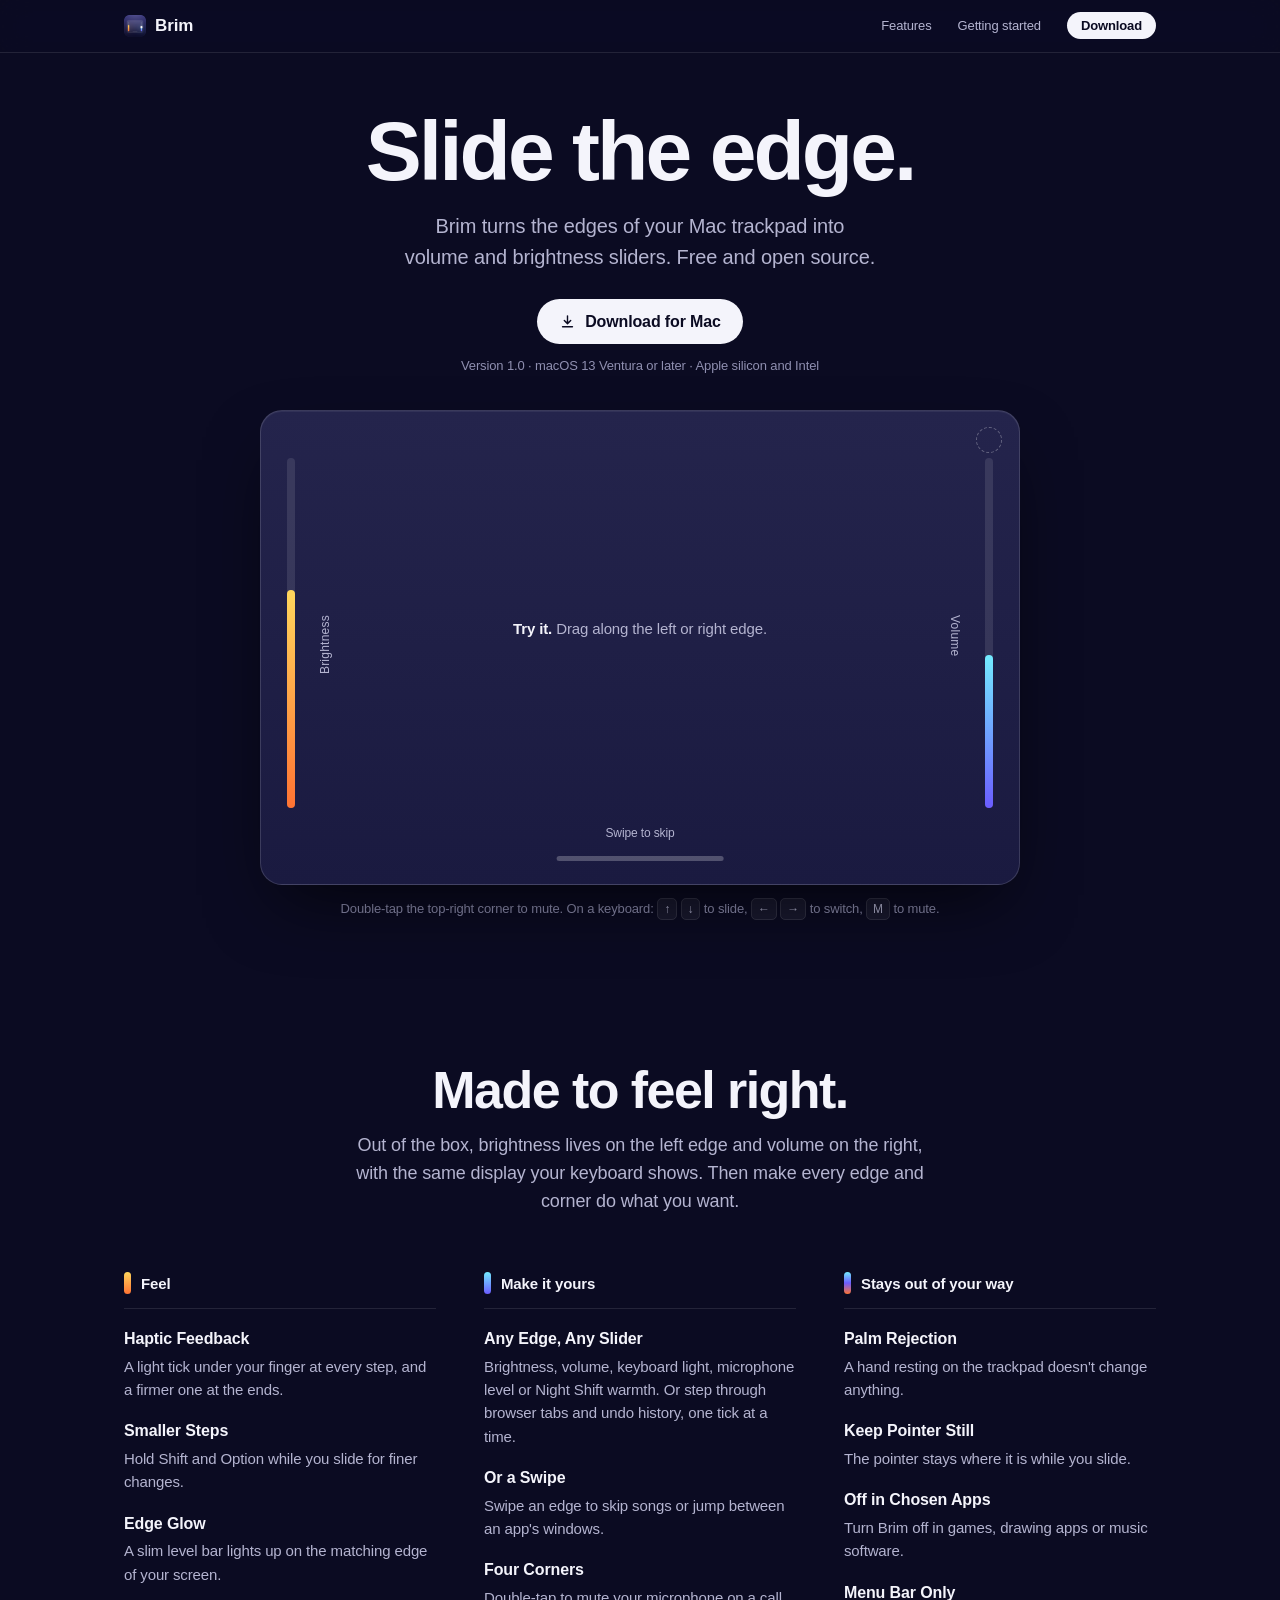
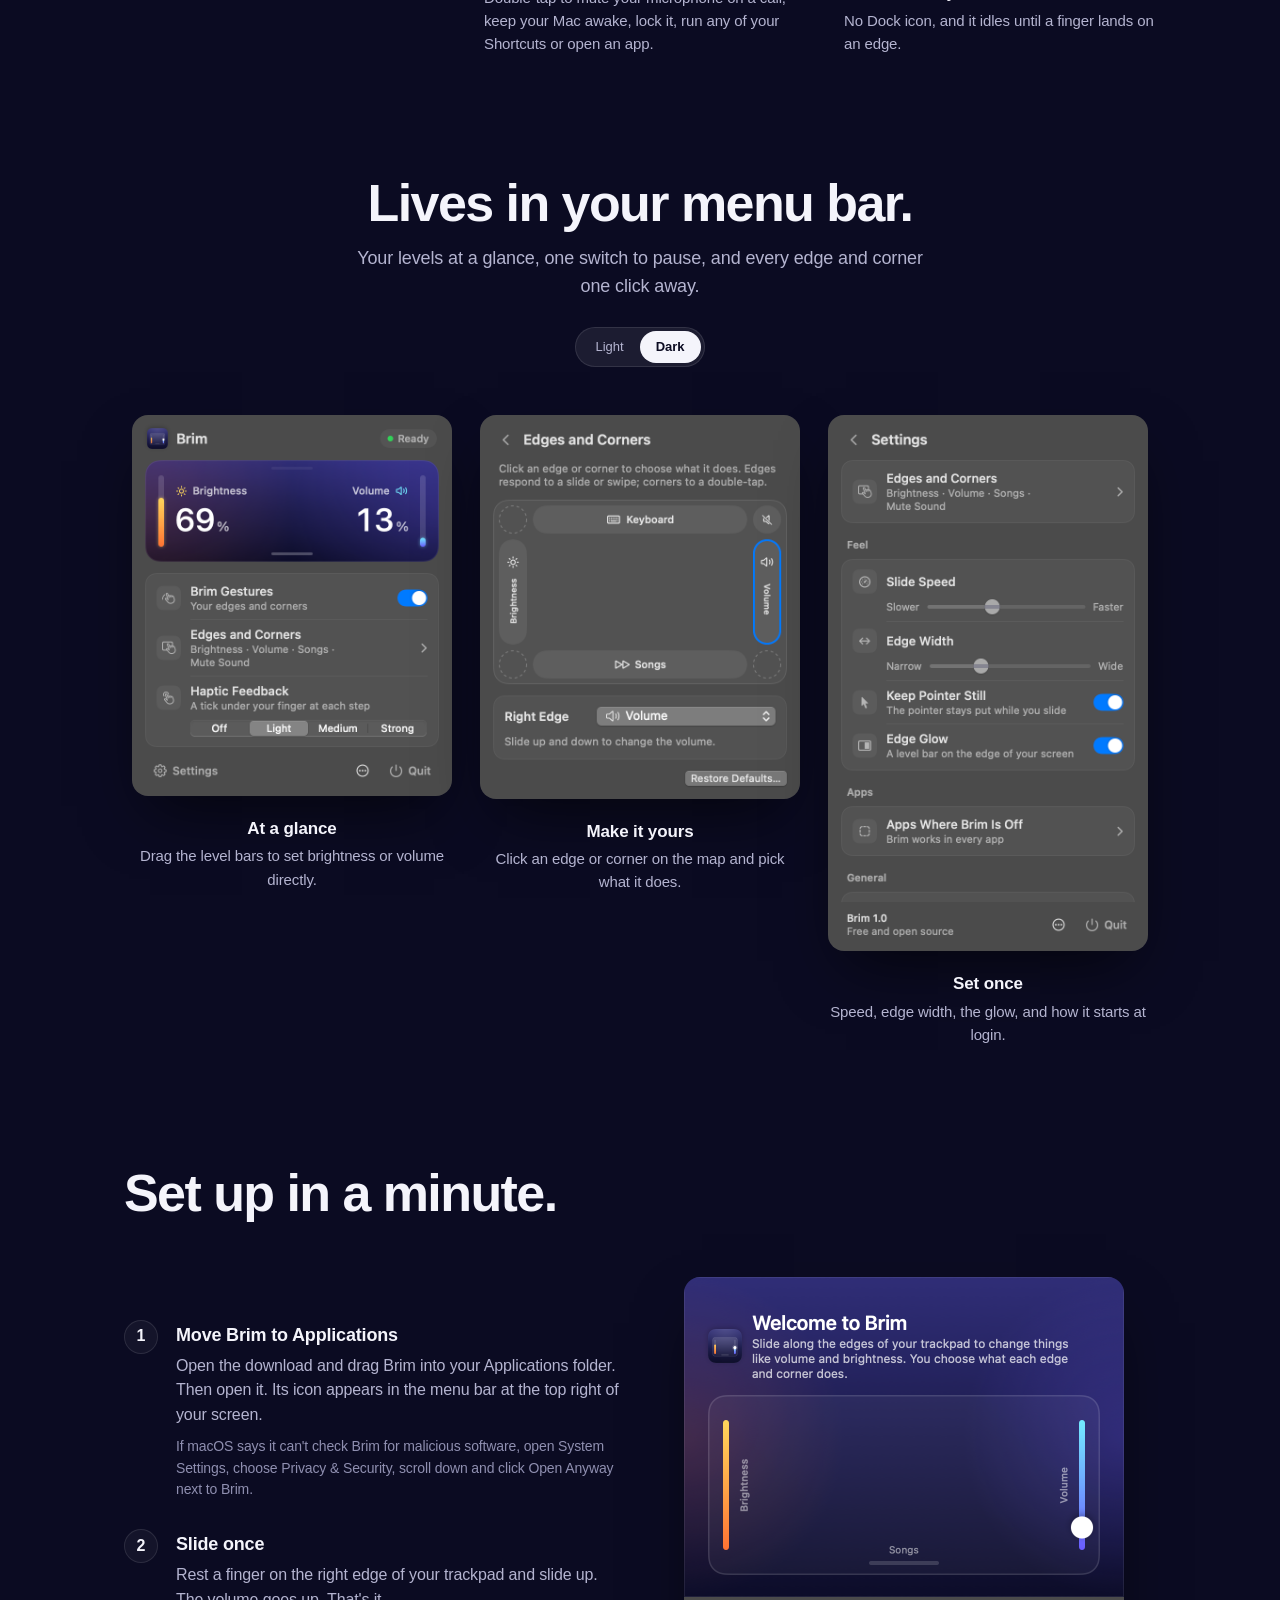
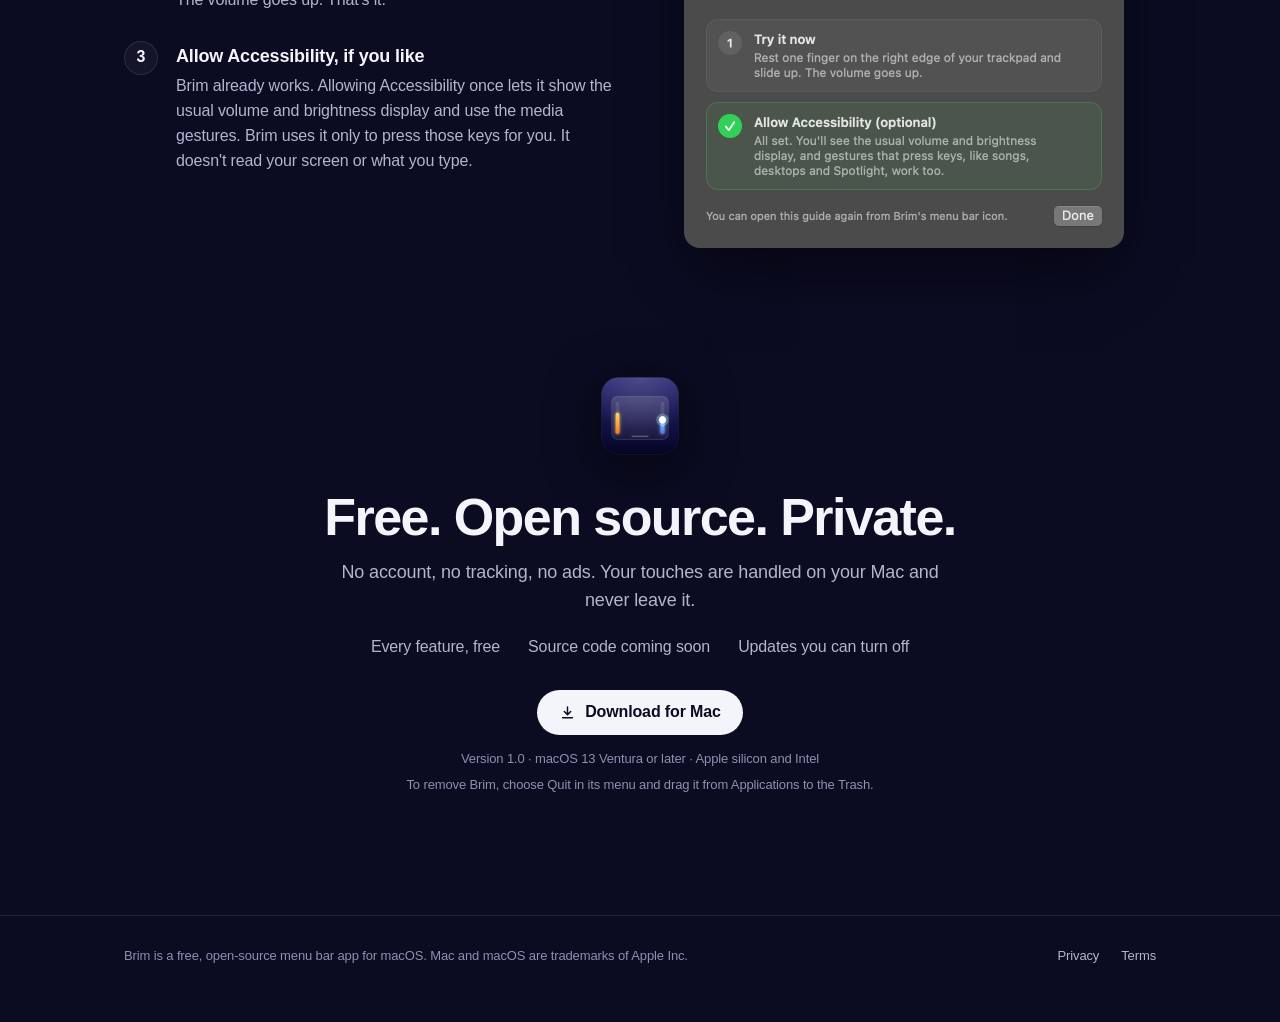
==== website/index.html @ 094a1e27 "Remove per-app overrides Drops the 'Use in [app]' switch, the Apps Where Brim Is Off page, the exclu" ====
<!doctype html>
<html lang="en" class="no-js">
<head>
<meta charset="utf-8">
<meta name="viewport" content="width=device-width, initial-scale=1">
<title>Brim · Your trackpad's edges, as sliders</title>
<meta name="description" content="Brim turns the edges of your Mac trackpad into volume and brightness sliders. Free and open source. Lives in your menu bar.">
<meta name="theme-color" content="#0b0b22">
<link rel="icon" type="image/png" href="favicon.png">
<link rel="apple-touch-icon" href="apple-touch-icon.png">
<script>document.documentElement.classList.replace("no-js", "js");</script>
<script src="config.js"></script>
<style>
  :root {
    --ink: #f4f4fb;
    --ink-2: #b4b4d0;
    --ink-3: #8f8fb0;
    --bg: #0b0b22;
    --line: rgba(255,255,255,0.1);
    --amber: #ff7333;
    --amber-top: #ffd65c;
    --cyan: #73ebff;
    --violet: #6b5cff;
    --focus: #73ebff;
    --font: -apple-system, BlinkMacSystemFont, "SF Pro Text", "Helvetica Neue", Arial, sans-serif;
    --display: -apple-system, BlinkMacSystemFont, "SF Pro Display", "Helvetica Neue", Arial, sans-serif;
    --ease-out: cubic-bezier(.16, 1, .3, 1);
  }
  *, *::before, *::after { box-sizing: border-box; margin: 0; padding: 0; }
  html { scroll-behavior: smooth; color-scheme: dark; }
  @media (prefers-reduced-motion: reduce) { html { scroll-behavior: auto; } }
  body { font-family: var(--font); background: var(--bg); color: var(--ink); -webkit-font-smoothing: antialiased; line-height: 1.55; letter-spacing: -0.008em; overflow-x: hidden; }
  ::selection { background: rgba(115,235,255,0.28); color: #fff; }
  a { color: inherit; text-decoration-thickness: 1px; text-underline-offset: 3px; }
  :focus-visible { outline: 2px solid var(--focus); outline-offset: 3px; border-radius: 6px; }
  img { display: block; max-width: 100%; height: auto; }
  .wrap { max-width: 1080px; margin: 0 auto; padding: 0 24px; }
  .sr-only { position: absolute; width: 1px; height: 1px; overflow: hidden; clip: rect(0 0 0 0); white-space: nowrap; }

  /* Nav */
  nav { position: sticky; top: 0; z-index: 20; background: rgba(11,11,34,0.82); backdrop-filter: saturate(160%) blur(16px); -webkit-backdrop-filter: saturate(160%) blur(16px); border-bottom: 1px solid var(--line); }
  nav .wrap { height: 52px; display: flex; align-items: center; justify-content: space-between; }
  .brand { display: flex; align-items: center; gap: 9px; font-weight: 650; font-size: 17px; text-decoration: none; }
  .brand img { width: 22px; height: 22px; border-radius: 5px; }
  nav ul { display: flex; gap: 26px; list-style: none; font-size: 13px; align-items: center; }
  nav ul a { color: var(--ink-2); text-decoration: none; }
  nav ul a:hover { color: var(--ink); }
  nav .get-link { color: var(--bg); background: var(--ink); padding: 6px 14px; border-radius: 99px; font-weight: 600; }
  nav .get-link:hover { color: var(--bg); opacity: 0.88; }

  /* Buttons */
  .btn { display: inline-flex; align-items: center; gap: 9px; background: var(--ink); color: var(--bg); font: 600 16px/1 var(--font); padding: 14px 22px; border-radius: 99px; border: 0; cursor: pointer; text-decoration: none; transition: opacity .15s; }
  .btn:hover { opacity: 0.88; }
  .btn svg { width: 17px; height: 17px; }
  .btn-quiet { display: inline-flex; align-items: center; gap: 7px; color: var(--ink-2); font: inherit; font-size: 15px; text-decoration: none; padding: 10px 4px; background: none; border: 0; cursor: pointer; }
  .btn-quiet:hover { color: var(--ink); text-decoration: underline; }
  .meta { font-size: 13px; color: var(--ink-3); }

  /* Hero */
  .hero { padding: 56px 0 24px; text-align: center; }
  h1 { font-family: var(--display); font-weight: 700; font-size: clamp(46px, 7.2vw, 84px); line-height: 1; letter-spacing: -0.035em; text-wrap: balance; }
  .lede { max-width: 560px; margin: 18px auto 0; font-size: clamp(17px, 2vw, 20px); color: var(--ink-2); text-wrap: balance; }
  .cta { display: flex; justify-content: center; align-items: center; gap: 18px; margin-top: 26px; flex-wrap: wrap; }
  .hero .meta { margin-top: 12px; }
  .phone-note { display: none; max-width: 420px; margin: 22px auto 0; font-size: 15px; color: var(--ink-2); }

  /* Trackpad demo */
  .demo { max-width: 760px; margin: 34px auto 0; }
  .pad {
    position: relative; aspect-ratio: 16 / 10; border-radius: 22px;
    background: linear-gradient(180deg, #24244c, #1a1a40);
    border: 1px solid rgba(255,255,255,0.14);
    box-shadow: 0 30px 70px -20px rgba(0,0,0,0.7), inset 0 1px 0 rgba(255,255,255,0.06);
    touch-action: pan-y; user-select: none; -webkit-user-select: none; overflow: hidden; cursor: default;
  }
  .zone { position: absolute; touch-action: none; cursor: ns-resize; }
  .zone.left { left: 0; top: 0; bottom: 14%; width: 11%; }
  .zone.right { right: 0; top: 0; bottom: 14%; width: 11%; }
  .zone.bottom { left: 11%; right: 11%; bottom: 0; height: 14%; cursor: ew-resize; }
  .edge { position: absolute; top: 10%; bottom: 16%; width: 8px; border-radius: 8px; background: rgba(255,255,255,0.1); pointer-events: none; }
  .edge.left { left: 3.4%; }
  .edge.right { right: 3.4%; }
  .edge .fill { position: absolute; left: 0; right: 0; bottom: 0; border-radius: 8px; transition: height .18s var(--ease-out), opacity .2s; }
  .edge.left .fill { background: linear-gradient(0deg, var(--amber), var(--amber-top)); }
  .edge.right .fill { background: linear-gradient(0deg, var(--violet), var(--cyan)); }
  .edge.hot { width: 10px; margin: 0 -1px; }
  .zone-label { position: absolute; top: 43%; font-size: 12px; letter-spacing: 0.02em; color: var(--ink-2); pointer-events: none; writing-mode: vertical-rl; }
  .zone-label.left { left: 7.2%; transform: rotate(180deg); }
  .zone-label.right { right: 7.2%; }
  .strip { position: absolute; left: 50%; bottom: 5%; width: 22%; height: 5px; transform: translateX(-50%); border-radius: 5px; background: rgba(255,255,255,0.24); pointer-events: none; }
  .strip-label { position: absolute; left: 50%; bottom: 8.8%; transform: translateX(-50%); font-size: 12px; color: var(--ink-2); pointer-events: none; }
  .corner { position: absolute; right: 2.2%; top: 3.4%; width: 26px; height: 26px; border-radius: 50%; border: 1.5px dashed rgba(255,255,255,0.3); pointer-events: none; }
  .hint { position: absolute; left: 50%; top: 46%; transform: translate(-50%, -50%); width: 70%; text-align: center; color: var(--ink-2); font-size: 15px; pointer-events: none; transition: opacity .4s; }
  .hint strong { color: var(--ink); font-weight: 600; }
  .finger { position: absolute; width: 30px; height: 30px; margin: -15px 0 0 -15px; border-radius: 50%; background: rgba(255,255,255,0.92); box-shadow: 0 3px 12px rgba(0,0,0,0.45); opacity: 0; transition: opacity .2s; pointer-events: none; }
  .finger.on { opacity: 1; }
  .finger.ghost { transition: opacity .3s, top 1.1s var(--ease-out); }
  .finger.ghost.on { opacity: 0.55; }
  .pad:focus-visible { outline-offset: 5px; border-radius: 22px; }

  /* macOS-style on-screen display, inside the pad */
  .osd { position: absolute; left: 50%; top: 9%; transform: translateX(-50%) scale(.97); opacity: 0; transition: opacity .2s, transform .2s var(--ease-out); display: flex; align-items: center; gap: 12px; padding: 10px 16px; border-radius: 14px; background: rgba(28,28,58,0.9); backdrop-filter: blur(18px); -webkit-backdrop-filter: blur(18px); border: 1px solid var(--line); width: min(270px, 70%); pointer-events: none; box-shadow: 0 12px 30px -8px rgba(0,0,0,0.5); }
  .osd.show { opacity: 1; transform: translateX(-50%) scale(1); }
  .osd .sym { width: 20px; height: 20px; flex: none; }
  .osd .txt { font-size: 13px; font-weight: 600; min-width: 84px; text-align: left; }
  .osd .track { flex: 1; height: 6px; border-radius: 6px; background: rgba(255,255,255,0.16); overflow: hidden; }
  .osd .lvl { height: 100%; background: #fff; border-radius: 6px; transition: width .12s; }
  .demo-keys { margin-top: 14px; text-align: center; font-size: 13px; color: var(--ink-3); }
  kbd { font: 500 12px/1 var(--font); padding: 3px 6px; border-radius: 5px; border: 1px solid var(--line); background: rgba(255,255,255,0.06); color: var(--ink-2); }

  /* Sections */
  section { padding: 120px 0 0; }
  h2 { font-family: var(--display); font-weight: 700; font-size: clamp(32px, 4.6vw, 52px); line-height: 1.06; letter-spacing: -0.03em; text-wrap: balance; }
  .sub { color: var(--ink-2); font-size: 18px; margin-top: 14px; max-width: 600px; }
  .center { text-align: center; }
  .center .sub { margin-left: auto; margin-right: auto; }

  /* Features: three grouped lists */
  .groups { display: grid; grid-template-columns: repeat(3, 1fr); gap: 0 48px; margin-top: 56px; }
  .group h3 { font-weight: 600; font-size: 15px; line-height: 1.3; color: var(--ink); padding-bottom: 14px; border-bottom: 1px solid var(--line); }
  .group dl { margin-top: 6px; }
  .group dt { font-weight: 600; font-size: 16px; margin-top: 18px; }
  .group dd { color: var(--ink-2); font-size: 15px; margin-top: 3px; }
  .swatch { display: inline-block; width: 7px; height: 22px; border-radius: 4px; vertical-align: -5px; margin-right: 10px; }
  .swatch.warm { background: linear-gradient(0deg, var(--amber), var(--amber-top)); }
  .swatch.cool { background: linear-gradient(0deg, var(--violet), var(--cyan)); }
  .swatch.mix { background: linear-gradient(0deg, var(--amber), var(--violet), var(--cyan)); }

  /* Screenshots */
  .theme { display: inline-flex; margin-top: 26px; padding: 3px; border-radius: 99px; background: rgba(255,255,255,0.07); border: 1px solid var(--line); }
  .theme button { font: inherit; font-size: 13px; color: var(--ink-2); background: none; border: 0; padding: 6px 16px; border-radius: 99px; cursor: pointer; }
  .theme button[aria-pressed="true"] { background: var(--ink); color: var(--bg); font-weight: 600; }
  .shots { display: flex; justify-content: center; gap: 28px; margin-top: 48px; align-items: flex-start; flex-wrap: wrap; }
  .shots figure { width: 320px; max-width: 100%; }
  .shots img { border-radius: 16px; box-shadow: 0 28px 60px -18px rgba(0,0,0,0.65); }
  .shots figcaption { margin-top: 20px; color: var(--ink-2); font-size: 15px; }
  .shots figcaption strong { color: var(--ink); display: block; font-size: 17px; margin-bottom: 2px; }

  /* Getting started */
  .start { display: grid; grid-template-columns: 1.05fr 1fr; gap: 64px; align-items: center; margin-top: 56px; }
  .steps { list-style: none; counter-reset: step; }
  .steps li { counter-increment: step; position: relative; padding-left: 52px; margin-bottom: 30px; }
  .steps li::before { content: counter(step); position: absolute; left: 0; top: -2px; width: 34px; height: 34px; border-radius: 50%; border: 1px solid var(--line); display: grid; place-items: center; font-weight: 600; color: var(--ink); background: rgba(255,255,255,0.04); }
  .steps h3 { font-size: 18px; letter-spacing: -0.01em; }
  .steps p { color: var(--ink-2); margin-top: 4px; }
  .steps .aside { font-size: 14px; color: var(--ink-3); margin-top: 8px; }
  .start img { border-radius: 16px; box-shadow: 0 28px 60px -18px rgba(0,0,0,0.65); }

  /* Download */
  .get { margin: 120px auto 0; max-width: 720px; text-align: center; }
  .get img.icon { width: 96px; height: 96px; margin: 0 auto 26px; filter: drop-shadow(0 12px 26px rgba(0,0,0,0.5)); }
  .promises { display: flex; justify-content: center; gap: 10px 28px; flex-wrap: wrap; list-style: none; color: var(--ink-2); margin: 20px 0 30px; }

  footer { margin-top: 120px; border-top: 1px solid var(--line); padding: 30px 0 56px; color: var(--ink-3); font-size: 13px; }
  footer .wrap { display: flex; justify-content: space-between; gap: 14px 28px; flex-wrap: wrap; }
  footer ul { display: flex; gap: 22px; list-style: none; }
  footer a { color: var(--ink-2); text-decoration: none; }
  footer a:hover { color: var(--ink); text-decoration: underline; }

  [hidden] { display: none !important; }

  @media (max-width: 820px) {
    nav ul li.opt { display: none; }
    .groups { grid-template-columns: 1fr; gap: 40px; }
    .start { grid-template-columns: 1fr; gap: 40px; }
    section { padding-top: 88px; }
  }
  @media (max-width: 520px) {
    .hero { padding-top: 40px; }
    .zone-label { font-size: 11px; }
    .hint { font-size: 13px; width: 58%; }
  }
  .no-js .hint, .no-js .demo-keys { display: none; }
  body.on-phone .cta, body.on-phone .meta, body.on-phone .demo-keys { display: none; }
  body.on-phone .phone-note { display: block; }
</style>
</head>
<body>

<nav aria-label="Main">
  <div class="wrap">
    <a href="#top" class="brand"><img src="img/badge-128.png" alt="">Brim</a>
    <ul>
      <li class="opt"><a href="#features">Features</a></li>
      <li class="opt"><a href="#start">Getting started</a></li>
      <li><a href="#get" class="get-link">Download</a></li>
    </ul>
  </div>
</nav>

<main id="top">
  <header class="hero">
    <div class="wrap">
      <h1>Slide the edge.</h1>
      <p class="lede">Brim turns the edges of your Mac trackpad into volume and brightness sliders. Free and open source.</p>
      <div class="cta">
        <a class="btn" href="Brim.dmg" download>
          <svg viewBox="0 0 24 24" fill="none" stroke="currentColor" stroke-width="2" stroke-linecap="round" stroke-linejoin="round" aria-hidden="true"><path d="M12 4v11m0 0-4.5-4.5M12 15l4.5-4.5M5 19.5h14"/></svg>
          Download for Mac
        </a>
        <a class="btn-quiet source-link" href="#" hidden>View the source code</a>
      </div>
      <p class="meta">Version <span class="version">1.0</span> · macOS 13 Ventura or later · Apple silicon and Intel</p>
      <p class="phone-note">Brim is a Mac app. Open this page on your Mac to download it. <button class="btn-quiet share-link" type="button">Copy the link</button></p>

      <div class="demo">
        <div class="pad" id="pad" tabindex="0" role="application" aria-roledescription="trackpad demo"
             aria-label="Trackpad demo. Use the up and down arrow keys to change the selected slider, left and right to switch between brightness and volume, and M to mute."
             aria-describedby="demoKeys">
          <div class="zone left" data-zone="brightness"></div>
          <div class="zone right" data-zone="volume"></div>
          <div class="zone bottom" data-zone="strip"></div>
          <div class="edge left" id="edgeL"><div class="fill" id="fillL"></div></div>
          <div class="edge right" id="edgeR"><div class="fill" id="fillR"></div></div>
          <span class="zone-label left" aria-hidden="true">Brightness</span>
          <span class="zone-label right" aria-hidden="true">Volume</span>
          <div class="corner" aria-hidden="true"></div>
          <div class="strip" aria-hidden="true"></div>
          <span class="strip-label" aria-hidden="true">Swipe to skip</span>
          <p class="hint" id="hint" aria-hidden="true"><strong>Try it.</strong> Drag along the left or right edge.</p>
          <div class="finger" id="finger" aria-hidden="true"></div>
          <div class="osd" id="osd" aria-hidden="true">
            <svg class="sym" id="osdSym" viewBox="0 0 24 24" fill="none" stroke="currentColor" stroke-width="1.8" stroke-linecap="round" stroke-linejoin="round"></svg>
            <span class="txt" id="osdTxt">Volume</span>
            <div class="track"><div class="lvl" id="osdLvl"></div></div>
          </div>
        </div>
        <p class="demo-keys" id="demoKeys">Double-tap the top-right corner to mute. On a keyboard: <kbd>↑</kbd> <kbd>↓</kbd> to slide, <kbd>←</kbd> <kbd>→</kbd> to switch, <kbd>M</kbd> to mute.</p>
        <p class="sr-only" aria-live="polite" id="announce"></p>
      </div>
    </div>
  </header>

  <section id="features" aria-labelledby="features-title">
    <div class="wrap">
      <div class="center">
        <h2 id="features-title">Made to feel right.</h2>
        <p class="sub">Out of the box, brightness lives on the left edge and volume on the right, with the same display your keyboard shows. Then make every edge and corner do what you want.</p>
      </div>
      <div class="groups">
        <div class="group">
          <h3><span class="swatch warm" aria-hidden="true"></span>Feel</h3>
          <dl>
            <dt>Haptic Feedback</dt><dd>A light tick under your finger at every step, and a firmer one at the ends.</dd>
            <dt>Smaller Steps</dt><dd>Hold Shift and Option while you slide for finer changes.</dd>
            <dt>Edge Glow</dt><dd>A slim level bar lights up on the matching edge of your screen.</dd>
          </dl>
        </div>
        <div class="group">
          <h3><span class="swatch cool" aria-hidden="true"></span>Make it yours</h3>
          <dl>
            <dt>Any Edge, Any Slider</dt><dd>Brightness, volume, keyboard light, microphone level or Night Shift warmth. Or step through browser tabs and undo history, one tick at a time.</dd>
            <dt>Or a Swipe</dt><dd>Swipe an edge to skip songs or jump between an app's windows.</dd>
            <dt>Four Corners</dt><dd>Double-tap to mute your microphone on a call, keep your Mac awake, lock it, run any of your Shortcuts or open an app.</dd>
          </dl>
        </div>
        <div class="group">
          <h3><span class="swatch mix" aria-hidden="true"></span>Stays out of your way</h3>
          <dl>
            <dt>Palm Rejection</dt><dd>A hand resting on the trackpad doesn't change anything.</dd>
            <dt>Keep Pointer Still</dt><dd>The pointer stays where it is while you slide.</dd>
            <dt>Off in Chosen Apps</dt><dd>Turn Brim off in games, drawing apps or music software.</dd>
            <dt>Menu Bar Only</dt><dd>No Dock icon, and it idles until a finger lands on an edge.</dd>
          </dl>
        </div>
      </div>
    </div>
  </section>

  <section id="menu" aria-labelledby="menu-title">
    <div class="wrap center">
      <h2 id="menu-title">Lives in your menu bar.</h2>
      <p class="sub">Your levels at a glance, one switch to pause, and every edge and corner one click away.</p>
      <div class="theme" role="group" aria-label="Screenshot appearance">
        <button type="button" id="themeLight" aria-pressed="false">Light</button><button type="button" id="themeDark" aria-pressed="true">Dark</button>
      </div>
      <div class="shots">
        <figure>
          <img id="shotMenu" src="img/menu-dark.png" width="340" alt="The Brim menu: live brightness and volume on the edges that control them, an Edge Sliders switch, and Haptic Feedback strength.">
          <figcaption><strong>At a glance</strong>Drag the level bars to set brightness or volume directly.</figcaption>
        </figure>
        <figure>
          <img id="shotGestures" src="img/gestures-dark.png" width="340" alt="Edges and Corners: a map of the trackpad where you choose what each edge and corner does.">
          <figcaption><strong>Make it yours</strong>Click an edge or corner on the map and pick what it does.</figcaption>
        </figure>
        <figure>
          <img id="shotSettings" src="img/settings-dark.png" width="340" alt="Brim Settings: slide speed, edge width, edge glow, apps and more.">
          <figcaption><strong>Set once</strong>Speed, edge width, the glow, and how it starts at login.</figcaption>
        </figure>
      </div>
    </div>
  </section>

  <section id="start" aria-labelledby="start-title">
    <div class="wrap">
      <h2 id="start-title">Set up in a minute.</h2>
      <div class="start">
        <ol class="steps">
          <li>
            <h3>Move Brim to Applications</h3>
            <p>Open the download and drag Brim into your Applications folder. Then open it. Its icon appears in the menu bar at the top right of your screen.</p>
            <p class="aside">If macOS says it can't check Brim for malicious software, open System Settings, choose Privacy &amp; Security, scroll down and click Open Anyway next to Brim.</p>
          </li>
          <li>
            <h3>Slide once</h3>
            <p>Rest a finger on the right edge of your trackpad and slide up. The volume goes up. That's it.</p>
          </li>
          <li>
            <h3>Allow Accessibility, if you like</h3>
            <p>Brim already works. Allowing Accessibility once lets it show the usual volume and brightness display and use the media gestures. Brim uses it only to press those keys for you. It doesn't read your screen or what you type.</p>
          </li>
        </ol>
        <img id="shotSetup" src="img/setup-dark.png" width="440" alt="Brim's welcome window: try a slide, then optionally allow Accessibility.">
      </div>
    </div>
  </section>

  <div class="wrap">
    <div class="get" id="get">
      <img class="icon" src="img/icon-512.png" alt="">
      <h2>Free. Open source. Private.</h2>
      <p class="sub" style="margin-left:auto;margin-right:auto">No account, no tracking, no ads. Your touches are handled on your Mac and never leave it.</p>
      <ul class="promises">
        <li>Every feature, free</li>
        <li class="source-promise">Source code coming soon</li>
        <li>Updates you can turn off</li>
      </ul>
      <div class="cta">
        <a class="btn" href="Brim.dmg" download>
          <svg viewBox="0 0 24 24" fill="none" stroke="currentColor" stroke-width="2" stroke-linecap="round" stroke-linejoin="round" aria-hidden="true"><path d="M12 4v11m0 0-4.5-4.5M12 15l4.5-4.5M5 19.5h14"/></svg>
          Download for Mac
        </a>
        <a class="btn-quiet source-link" href="#" hidden>View the source code</a>
      </div>
      <p class="meta" style="margin-top:14px">Version <span class="version">1.0</span> · macOS 13 Ventura or later · Apple silicon and Intel</p>
      <p class="meta" style="margin-top:6px">To remove Brim, choose Quit in its menu and drag it from Applications to the Trash.</p>
      <p class="phone-note">Brim is a Mac app. Open this page on your Mac to download it.</p>
    </div>
  </div>
</main>

<footer>
  <div class="wrap">
    <span>Brim is a free, open-source menu bar app for macOS. Mac and macOS are trademarks of Apple Inc.</span>
    <ul>
      <li><a href="privacy.html">Privacy</a></li>
      <li><a href="terms.html">Terms</a></li>
      <li class="source-item" hidden><a class="source-link" href="#">Source code</a></li>
      <li class="contact-item" hidden><a class="contact-link" href="#">Contact</a></li>
    </ul>
  </div>
</footer>

<script>
(() => {
  // Site settings from config.js.
  const cfg = window.BRIM || {};
  document.querySelectorAll('.version').forEach(el => el.textContent = cfg.version || '1.0');
  if (cfg.sourceURL) {
    document.querySelectorAll('.source-promise').forEach(li => li.textContent = 'Source code anyone can read');
    document.querySelectorAll('.source-link').forEach(a => { a.href = cfg.sourceURL; a.hidden = false; });
    document.querySelectorAll('.source-item').forEach(li => li.hidden = false);
  }
  if (cfg.contactEmail) {
    document.querySelectorAll('.contact-link').forEach(a => a.href = 'mailto:' + cfg.contactEmail);
    document.querySelectorAll('.contact-item').forEach(li => li.hidden = false);
  }
  document.querySelectorAll('.get-link').forEach(a => { if (matchMedia('(hover: none) and (pointer: coarse)').matches) a.textContent = 'Get it for Mac'; });

  // Phones and tablets can't run Brim: offer to copy the link instead of downloading a .dmg.
  if (matchMedia('(hover: none) and (pointer: coarse)').matches) {
    document.body.classList.add('on-phone');
    const share = document.querySelector('.share-link');
    share.addEventListener('click', async () => {
      try {
        if (navigator.share) await navigator.share({ title: 'Brim for Mac', url: location.href });
        else { await navigator.clipboard.writeText(location.href); share.textContent = 'Link copied'; }
      } catch (_) { /* cancelled */ }
    });
  }

  // Screenshot appearance.
  const setTheme = dark => {
    document.getElementById('shotMenu').src = `img/menu${dark ? '-dark' : ''}.png`;
    document.getElementById('shotSettings').src = `img/settings${dark ? '-dark' : ''}.png`;
    document.getElementById('shotGestures').src = `img/gestures${dark ? '-dark' : ''}.png`;
    document.getElementById('shotSetup').src = `img/setup${dark ? '-dark' : ''}.png`;
    document.getElementById('themeDark').setAttribute('aria-pressed', dark);
    document.getElementById('themeLight').setAttribute('aria-pressed', !dark);
  };
  document.getElementById('themeLight').onclick = () => setTheme(false);
  document.getElementById('themeDark').onclick = () => setTheme(true);

  // The trackpad demo: the app's rules in miniature (16 steps per edge, like the keyboard keys).
  const pad = document.getElementById('pad'), finger = document.getElementById('finger'), hint = document.getElementById('hint');
  const osd = document.getElementById('osd'), osdSym = document.getElementById('osdSym'), osdTxt = document.getElementById('osdTxt'), osdLvl = document.getElementById('osdLvl');
  const announce = document.getElementById('announce');
  const fills = { brightness: document.getElementById('fillL'), volume: document.getElementById('fillR') };
  const edges = { brightness: document.getElementById('edgeL'), volume: document.getElementById('edgeR') };
  const ICON = {
    sun: '<circle cx="12" cy="12" r="4"/><path d="M12 2v2M12 20v2M4.9 4.9l1.4 1.4M17.7 17.7l1.4 1.4M2 12h2M20 12h2M4.9 19.1l1.4-1.4M17.7 6.3l1.4-1.4"/>',
    speaker: '<path d="M11 5 6 9H3v6h3l5 4z"/><path d="M15.5 8.5a5 5 0 0 1 0 7M18.5 5.5a9 9 0 0 1 0 13"/>',
    mute: '<path d="M11 5 6 9H3v6h3l5 4z"/><path d="m22 9-6 6M16 9l6 6"/>',
    next: '<path d="m4 6 7 6-7 6zM13 6l7 6-7 6z"/>',
    prev: '<path d="m20 6-7 6 7 6zM11 6l-7 6 7 6z"/>',
  };
  const level = { brightness: 10, volume: 7 };
  const reduceMotion = matchMedia('(prefers-reduced-motion: reduce)').matches;
  let muted = false, g = null, lastCornerTap = 0, osdTimer, selected = 'volume', touched = false;
  const STEP = 0.045, CORNER = 0.13;

  const render = () => {
    fills.brightness.style.height = (level.brightness / 16 * 100) + '%';
    fills.volume.style.height = (level.volume / 16 * 100) + '%';
    fills.volume.style.opacity = muted ? 0.35 : 1;
  };
  const show = (icon, txt, pct) => {
    osdSym.innerHTML = ICON[icon];
    osdTxt.textContent = txt;
    osdLvl.parentElement.style.visibility = pct == null ? 'hidden' : 'visible';
    osdLvl.style.width = (pct || 0) + '%';
    osd.classList.add('show');
    clearTimeout(osdTimer);
    osdTimer = setTimeout(() => osd.classList.remove('show'), 1100);
  };
  const say = text => { announce.textContent = text; };
  const tick = () => navigator.vibrate && navigator.vibrate(4);

  const step = (control, up, quiet) => {
    const before = level[control];
    level[control] = Math.max(0, Math.min(16, before + (up ? 1 : -1)));
    if (level[control] === before) return;
    if (control === 'volume' && muted) muted = false;
    if (!quiet) tick();
    render();
    const pct = Math.round(level[control] / 16 * 100);
    control === 'volume' ? show('speaker', 'Volume', pct) : show('sun', 'Brightness', pct);
    if (!quiet) say(`${control === 'volume' ? 'Volume' : 'Brightness'} ${pct} percent`);
  };
  const toggleMute = () => {
    muted = !muted; tick(); render();
    show(muted ? 'mute' : 'speaker', muted ? 'Muted' : 'Volume', muted ? null : Math.round(level.volume / 16 * 100));
    say(muted ? 'Muted' : 'Sound on');
  };
  const skip = next => { tick(); show(next ? 'next' : 'prev', next ? 'Next song' : 'Previous song', null); say(next ? 'Next song' : 'Previous song'); };

  const pos = e => { const r = pad.getBoundingClientRect(); return { x: (e.clientX - r.left) / r.width, y: 1 - (e.clientY - r.top) / r.height, px: e.clientX - r.left, py: e.clientY - r.top }; };

  pad.addEventListener('pointerdown', e => {
    const p = pos(e);
    let zone = e.target.dataset ? e.target.dataset.zone : null;
    if (p.x > 1 - CORNER && p.y > 1 - CORNER) zone = 'corner';
    if (!zone) return; // the middle of the pad scrolls the page as usual
    userTouched();
    pad.setPointerCapture(e.pointerId);
    finger.style.left = p.px + 'px'; finger.style.top = p.py + 'px'; finger.classList.add('on');
    g = { zone, x0: p.x, y0: p.y, last: p.y, acc: 0, fired: false, t0: performance.now() };
    if (edges[zone]) edges[zone].classList.add('hot');
  });
  pad.addEventListener('pointermove', e => {
    if (!g) return;
    const p = pos(e);
    finger.style.left = p.px + 'px'; finger.style.top = p.py + 'px';
    // A drag that starts in the corner but runs down the edge is a volume slide, like the app.
    if (g.zone === 'corner' && Math.abs(p.y - g.y0) > 0.04) { g.zone = 'volume'; edges.volume.classList.add('hot'); }
    if (g.zone === 'brightness' || g.zone === 'volume') {
      g.acc += p.y - g.last; g.last = p.y;
      while (Math.abs(g.acc) >= STEP) { const up = g.acc > 0; g.acc -= up ? STEP : -STEP; step(g.zone, up); }
    } else if (g.zone === 'strip' && !g.fired && Math.abs(p.x - g.x0) > 0.14) {
      g.fired = true; skip(p.x > g.x0);
    }
  });
  const end = () => {
    if (!g) return;
    if (g.zone === 'corner' && performance.now() - g.t0 < 300) {
      const now = performance.now();
      if (now - lastCornerTap < 450) { lastCornerTap = 0; toggleMute(); } else lastCornerTap = now;
    }
    Object.values(edges).forEach(el => el.classList.remove('hot'));
    finger.classList.remove('on'); g = null;
  };
  pad.addEventListener('pointerup', end);
  pad.addEventListener('pointercancel', end);

  // Keyboard: arrows slide the selected edge, left/right switch edges, M mutes.
  pad.addEventListener('keydown', e => {
    const k = e.key;
    if (k === 'ArrowUp' || k === 'ArrowDown') { userTouched(); step(selected, k === 'ArrowUp'); }
    else if (k === 'ArrowLeft' || k === 'ArrowRight') {
      userTouched();
      selected = k === 'ArrowLeft' ? 'brightness' : 'volume';
      Object.entries(edges).forEach(([c, el]) => el.classList.toggle('hot', c === selected));
      say(`${selected === 'volume' ? 'Volume' : 'Brightness'} selected, ${Math.round(level[selected] / 16 * 100)} percent`);
    } else if (k === 'm' || k === 'M') { userTouched(); toggleMute(); }
    else return;
    e.preventDefault();
  });
  pad.addEventListener('blur', () => Object.values(edges).forEach(el => el.classList.remove('hot')));

  // One authored moment: until someone touches the pad, a ghost finger shows the gesture.
  let ghostTimer = null, ghostUp = true, ghostSteps = null;
  const ghostOnce = () => {
    const r = pad.getBoundingClientRect();
    const from = ghostUp ? 0.72 : 0.36, to = ghostUp ? 0.36 : 0.72, up = ghostUp;
    finger.classList.add('ghost');
    finger.style.left = (r.width * 0.962) + 'px';
    finger.style.top = (r.height * from) + 'px';
    requestAnimationFrame(() => requestAnimationFrame(() => {
      if (touched) return;
      finger.classList.add('on');
      finger.style.top = (r.height * to) + 'px';
      let n = 0;
      clearInterval(ghostSteps);
      ghostSteps = setInterval(() => { if (touched || n++ >= 4) { clearInterval(ghostSteps); return; } step('volume', up, true); }, 190);
      setTimeout(() => { if (!touched) finger.classList.remove('on'); }, 1250);
      ghostUp = !ghostUp;
    }));
  };
  const startGhost = () => { if (ghostTimer || touched || reduceMotion) return; ghostTimer = setInterval(ghostOnce, 3600); setTimeout(ghostOnce, 900); };
  const stopGhost = () => { clearInterval(ghostTimer); clearInterval(ghostSteps); ghostTimer = null; finger.classList.remove('ghost', 'on'); };
  function userTouched() { if (!touched) { touched = true; hint.style.opacity = 0; stopGhost(); } }
  new IntersectionObserver(entries => entries.forEach(en => en.isIntersecting ? startGhost() : stopGhost()), { threshold: 0.5 }).observe(pad);

  render();
})();
</script>
</body>
</html>
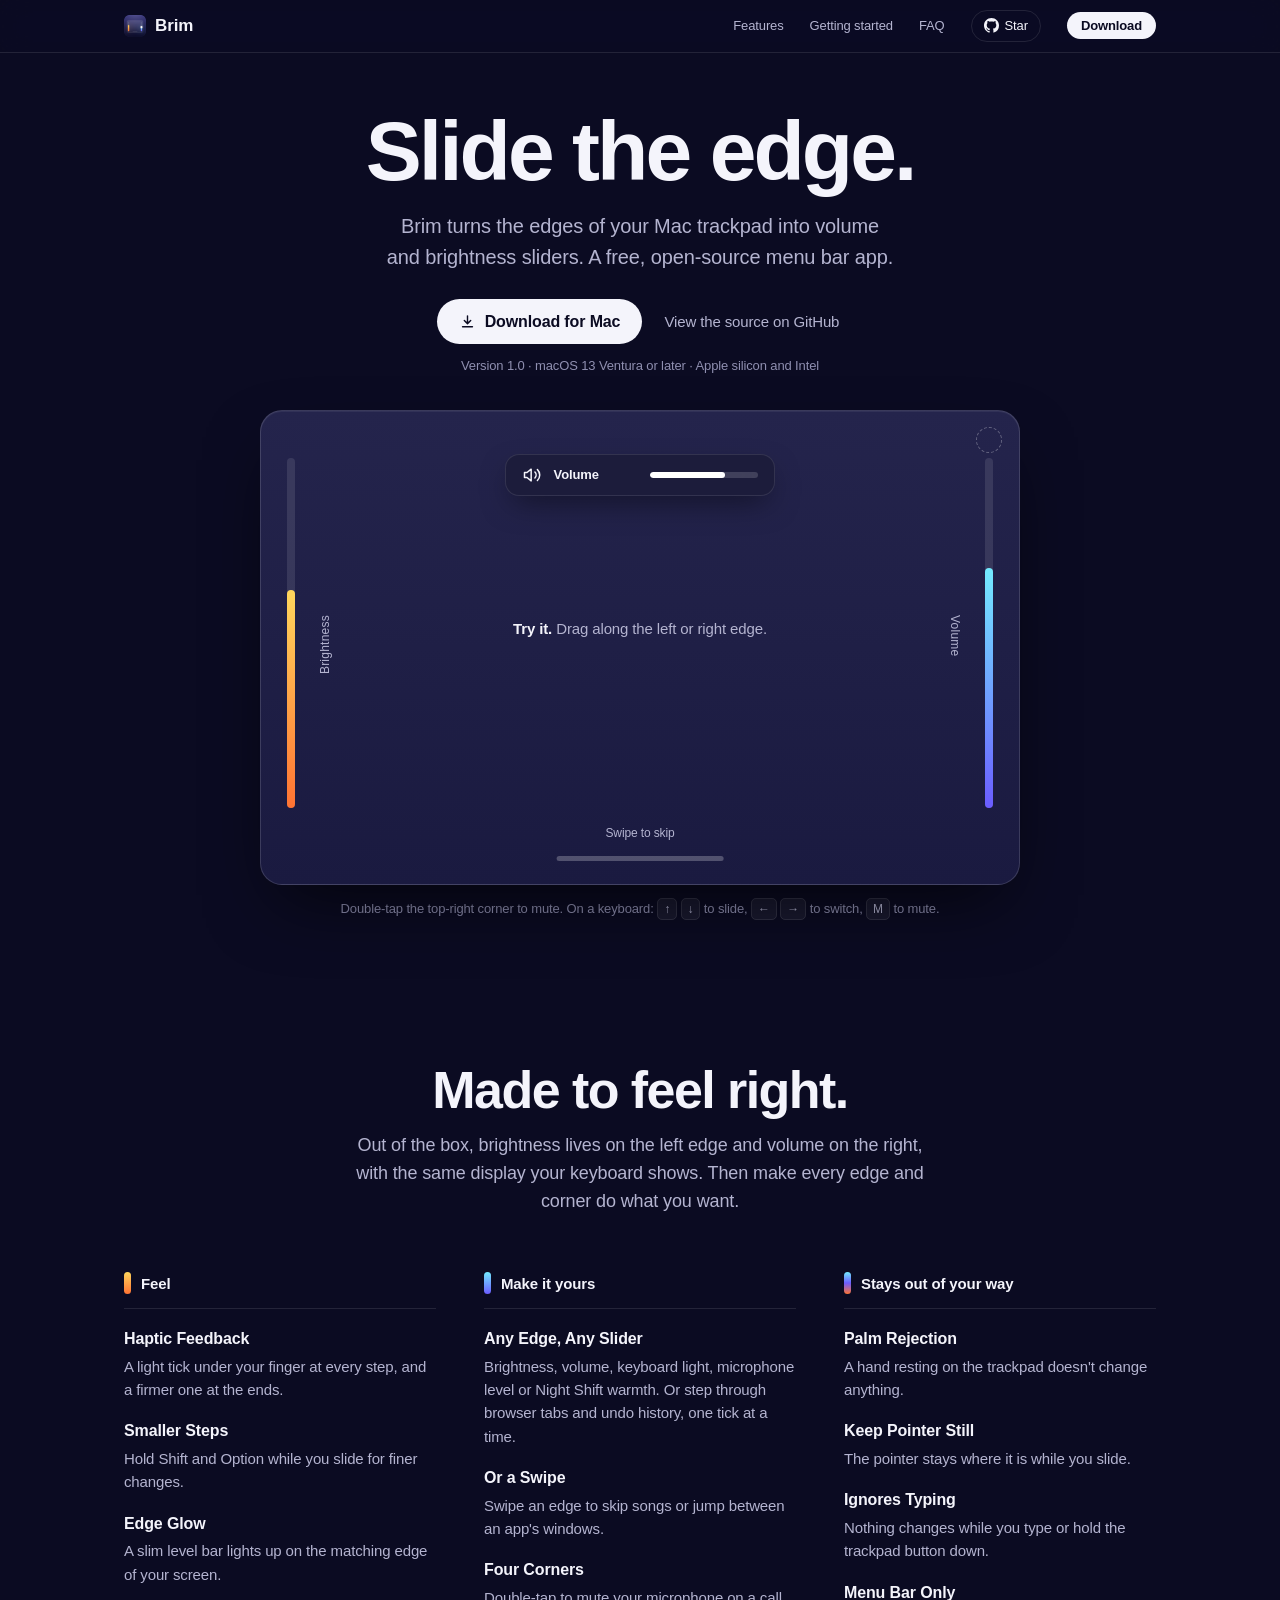
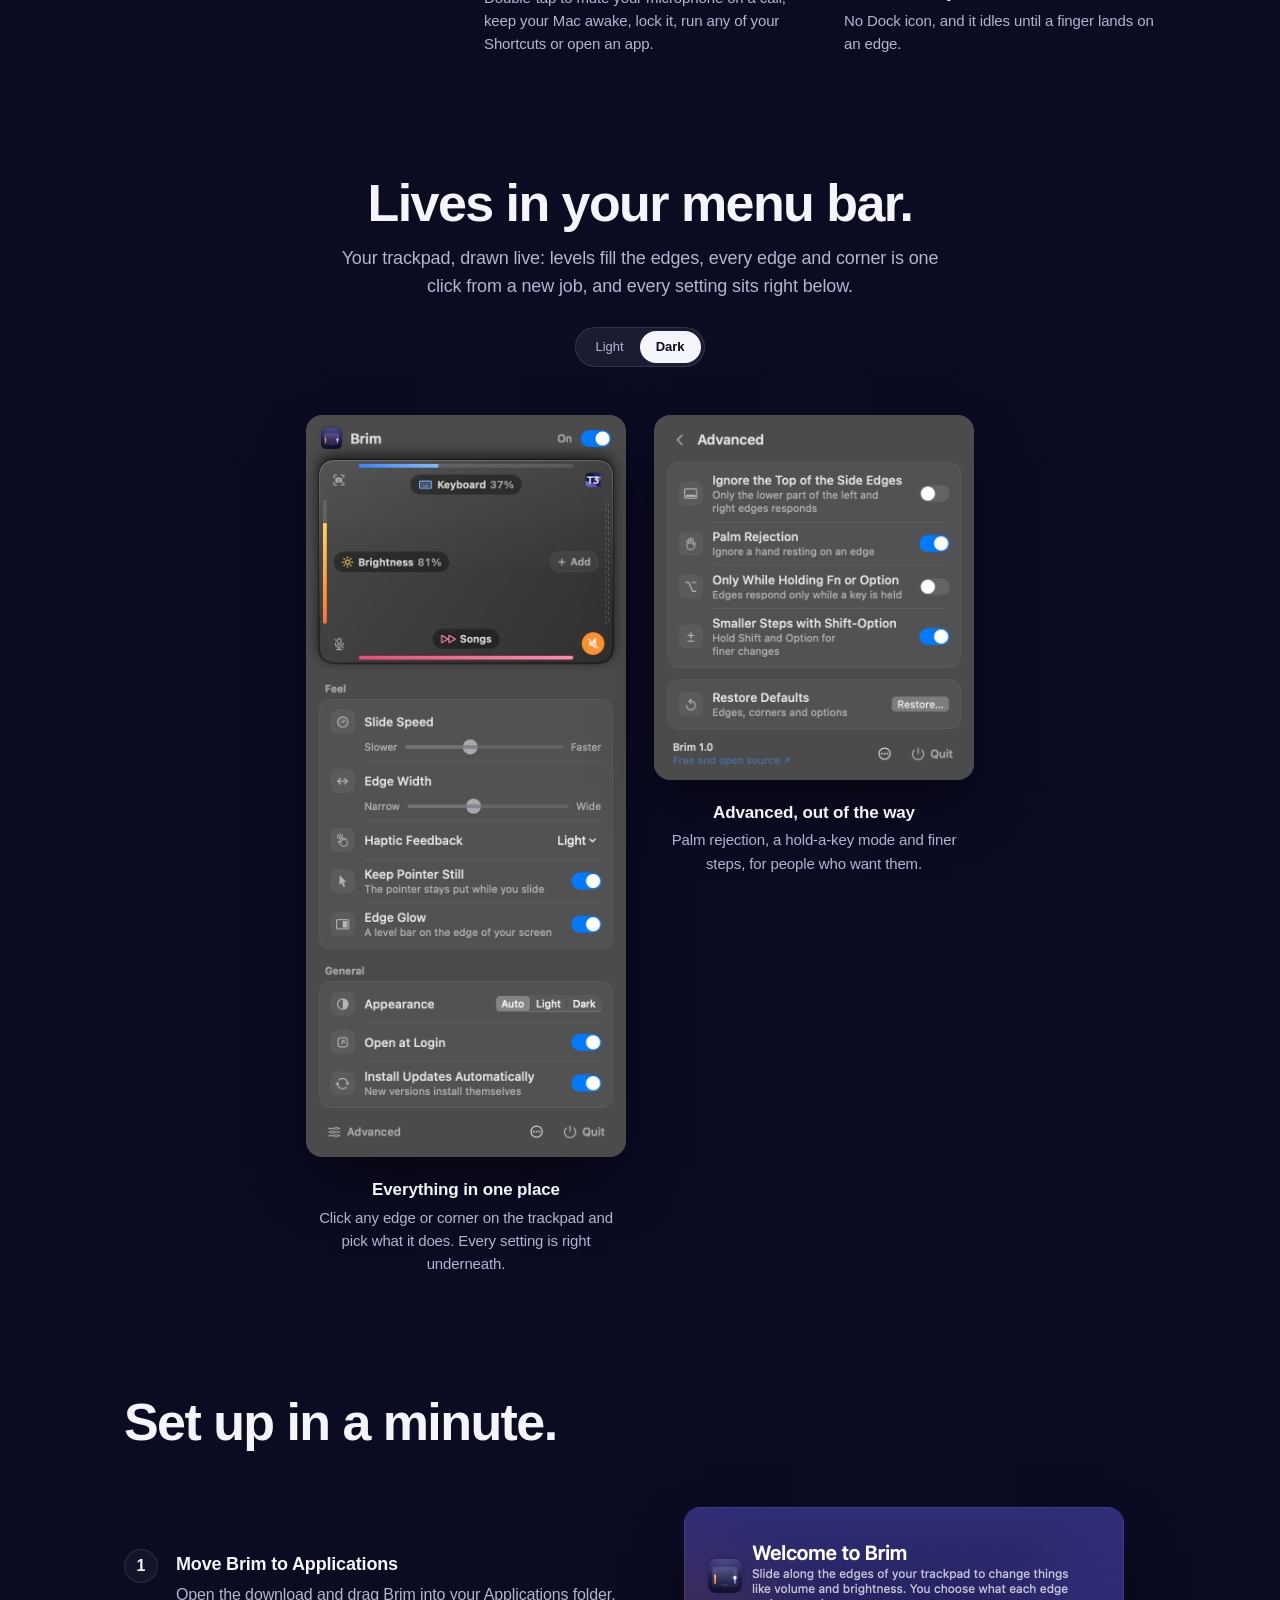
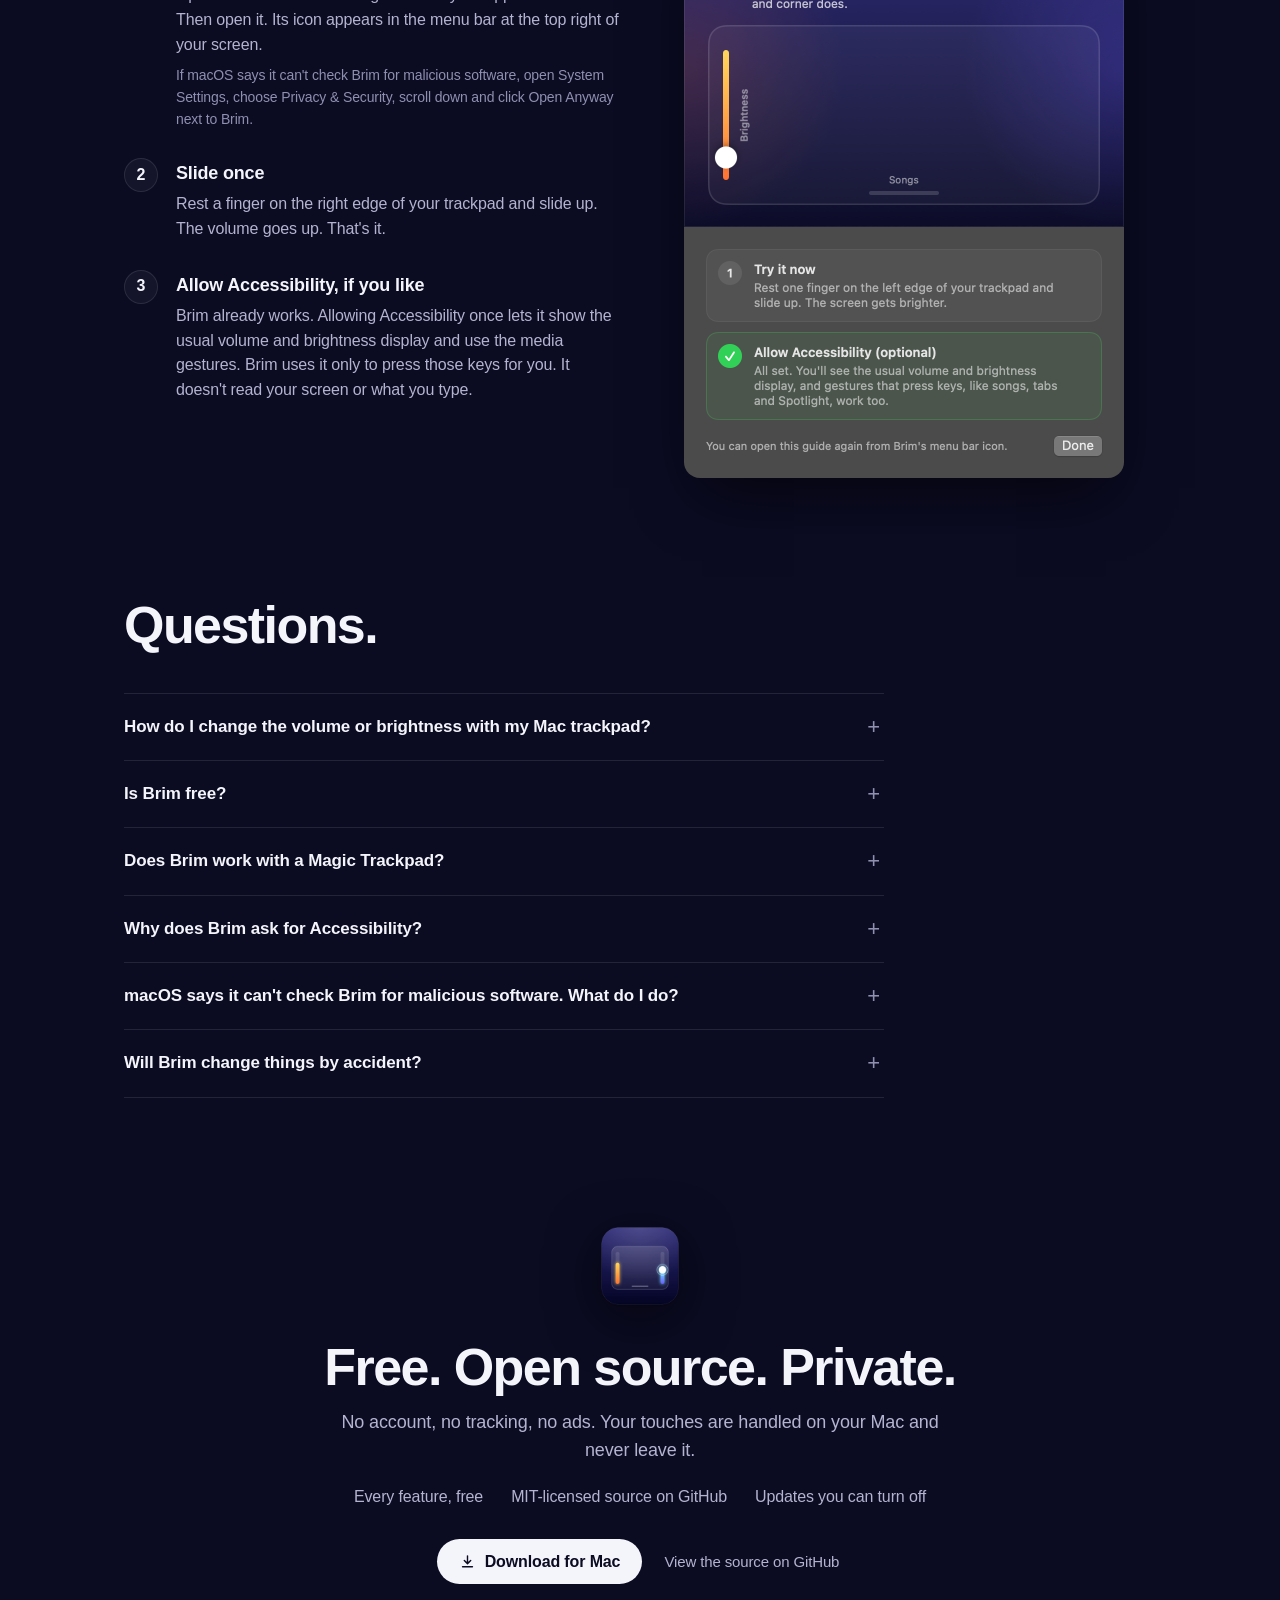
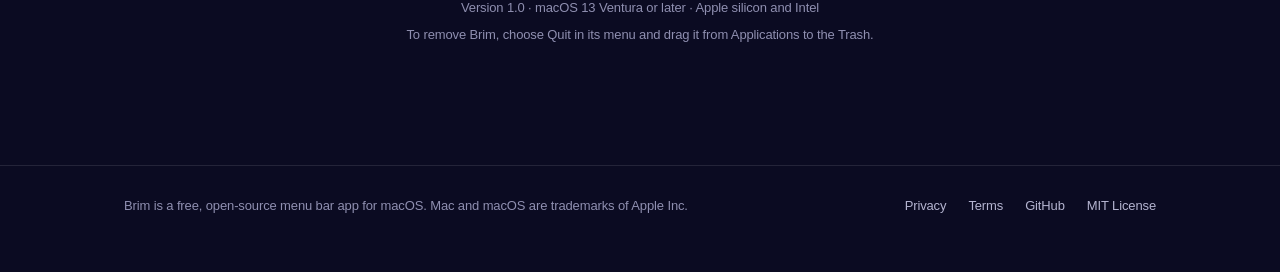
==== commit 80a95bc0: "Publish: MIT license, docs, CI and the GitHub Pages site Add the MIT license, a contributing guide, " ====
--- a/website/index.html
+++ b/website/index.html
@@ -3,11 +3,79 @@
 <head>
 <meta charset="utf-8">
 <meta name="viewport" content="width=device-width, initial-scale=1">
-<title>Brim · Your trackpad's edges, as sliders</title>
-<meta name="description" content="Brim turns the edges of your Mac trackpad into volume and brightness sliders. Free and open source. Lives in your menu bar.">
+<title>Brim: trackpad edge sliders for volume and brightness on Mac</title>
+<meta name="description" content="Brim is a free, open-source Mac menu bar app that turns the edges of your trackpad into volume and brightness sliders, with corner shortcuts, swipes and haptic feedback. For macOS 13 and later.">
+<link rel="canonical" href="https://hukpo.github.io/brim/">
+<meta name="robots" content="index, follow, max-image-preview:large">
+<meta name="author" content="Pavlo Huk">
 <meta name="theme-color" content="#0b0b22">
+<meta name="color-scheme" content="dark">
+<meta property="og:type" content="website">
+<meta property="og:site_name" content="Brim">
+<meta property="og:url" content="https://hukpo.github.io/brim/">
+<meta property="og:title" content="Brim: slide the edge of your Mac trackpad">
+<meta property="og:description" content="Turn your trackpad's edges into volume and brightness sliders. Free and open source, for macOS 13 and later.">
+<meta property="og:image" content="https://hukpo.github.io/brim/img/og.png">
+<meta property="og:image:width" content="1200">
+<meta property="og:image:height" content="630">
+<meta property="og:image:alt" content="Brim: a Mac trackpad whose edges are brightness and volume sliders.">
+<meta property="og:locale" content="en_US">
+<meta name="twitter:card" content="summary_large_image">
+<meta name="twitter:title" content="Brim: slide the edge of your Mac trackpad">
+<meta name="twitter:description" content="Turn your trackpad's edges into volume and brightness sliders. Free and open source.">
+<meta name="twitter:image" content="https://hukpo.github.io/brim/img/og.png">
 <link rel="icon" type="image/png" href="favicon.png">
 <link rel="apple-touch-icon" href="apple-touch-icon.png">
+<link rel="preload" as="image" href="img/badge-128.png">
+<script type="application/ld+json">
+{
+  "@context": "https://schema.org",
+  "@graph": [
+    {
+      "@type": "SoftwareApplication",
+      "@id": "https://hukpo.github.io/brim/#app",
+      "name": "Brim",
+      "description": "A menu bar app that turns the edges of your Mac trackpad into volume and brightness sliders, with corner double-taps, edge swipes and haptic feedback.",
+      "applicationCategory": "UtilitiesApplication",
+      "operatingSystem": "macOS 13 or later",
+      "softwareVersion": "1.0",
+      "url": "https://hukpo.github.io/brim/",
+      "downloadUrl": "https://github.com/hukpo/brim/releases/latest/download/Brim.dmg",
+      "installUrl": "https://github.com/hukpo/brim/releases/latest/download/Brim.dmg",
+      "image": "https://hukpo.github.io/brim/img/icon-512.png",
+      "screenshot": "https://hukpo.github.io/brim/img/menu-dark.png",
+      "license": "https://opensource.org/licenses/MIT",
+      "isAccessibleForFree": true,
+      "offers": { "@type": "Offer", "price": "0", "priceCurrency": "USD" },
+      "author": { "@type": "Person", "name": "Pavlo Huk", "url": "https://github.com/hukpo" },
+      "sameAs": ["https://github.com/hukpo/brim"]
+    },
+    {
+      "@type": "WebSite",
+      "@id": "https://hukpo.github.io/brim/#site",
+      "name": "Brim",
+      "url": "https://hukpo.github.io/brim/"
+    },
+    {
+      "@type": "FAQPage",
+      "mainEntity": [
+        { "@type": "Question", "name": "How do I change the volume or brightness with my Mac trackpad?",
+          "acceptedAnswer": { "@type": "Answer", "text": "Install Brim, then slide one finger up or down along the right edge of the trackpad for volume, or the left edge for brightness. You can give every edge and corner a different job from Brim's menu bar icon." } },
+        { "@type": "Question", "name": "Is Brim free?",
+          "acceptedAnswer": { "@type": "Answer", "text": "Yes. Brim is free and open source under the MIT License. There are no accounts, ads, in-app purchases or tracking." } },
+        { "@type": "Question", "name": "Does Brim work with a Magic Trackpad?",
+          "acceptedAnswer": { "@type": "Answer", "text": "Yes. Brim works with the built-in trackpad on MacBooks and with Apple's Magic Trackpad, on Apple silicon and Intel Macs running macOS 13 Ventura or later." } },
+        { "@type": "Question", "name": "Why does Brim ask for Accessibility?",
+          "acceptedAnswer": { "@type": "Answer", "text": "It's optional. Without it, Brim still changes volume and brightness. Allowing Accessibility lets Brim show the usual on-screen volume and brightness display and press media keys for you. Brim doesn't read your screen or what you type." } },
+        { "@type": "Question", "name": "macOS says it can't check Brim for malicious software. What do I do?",
+          "acceptedAnswer": { "@type": "Answer", "text": "Open System Settings, choose Privacy & Security, scroll down and click Open Anyway next to Brim. You only need to do this once." } },
+        { "@type": "Question", "name": "Will Brim change things by accident?",
+          "acceptedAnswer": { "@type": "Answer", "text": "Brim only responds to a deliberate slide that starts on an edge. It ignores a resting palm, touches while you type or hold the trackpad button, and anything that starts in the middle of the trackpad." } }
+      ]
+    }
+  ]
+}
+</script>
 <script>document.documentElement.classList.replace("no-js", "js");</script>
 <script src="config.js"></script>
 <style>
@@ -47,6 +115,9 @@
   nav ul a:hover { color: var(--ink); }
   nav .get-link { color: var(--bg); background: var(--ink); padding: 6px 14px; border-radius: 99px; font-weight: 600; }
   nav .get-link:hover { color: var(--bg); opacity: 0.88; }
+  nav .gh-link { display: inline-flex; align-items: center; gap: 6px; color: var(--ink); border: 1px solid var(--line); padding: 5px 12px; border-radius: 99px; }
+  nav .gh-link svg { width: 15px; height: 15px; }
+  nav .gh-link:hover { background: rgba(255,255,255,0.08); }
 
   /* Buttons */
   .btn { display: inline-flex; align-items: center; gap: 9px; background: var(--ink); color: var(--bg); font: 600 16px/1 var(--font); padding: 14px 22px; border-radius: 99px; border: 0; cursor: pointer; text-decoration: none; transition: opacity .15s; }
@@ -146,6 +217,15 @@
   .steps .aside { font-size: 14px; color: var(--ink-3); margin-top: 8px; }
   .start img { border-radius: 16px; box-shadow: 0 28px 60px -18px rgba(0,0,0,0.65); }
 
+  /* FAQ */
+  .faq { max-width: 760px; margin-top: 40px; border-top: 1px solid var(--line); }
+  .faq details { border-bottom: 1px solid var(--line); }
+  .faq summary { cursor: pointer; list-style: none; padding: 20px 36px 20px 0; position: relative; font-weight: 600; font-size: 17px; }
+  .faq summary::-webkit-details-marker { display: none; }
+  .faq summary::after { content: "+"; position: absolute; right: 4px; top: 16px; font-size: 22px; font-weight: 400; color: var(--ink-3); transition: transform .2s; }
+  .faq details[open] summary::after { transform: rotate(45deg); }
+  .faq details p { color: var(--ink-2); padding: 0 36px 22px 0; }
+
   /* Download */
   .get { margin: 120px auto 0; max-width: 720px; text-align: center; }
   .get img.icon { width: 96px; height: 96px; margin: 0 auto 26px; filter: drop-shadow(0 12px 26px rgba(0,0,0,0.5)); }
@@ -179,10 +259,12 @@
 
 <nav aria-label="Main">
   <div class="wrap">
-    <a href="#top" class="brand"><img src="img/badge-128.png" alt="">Brim</a>
+    <a href="#top" class="brand"><img src="img/badge-128.png" width="22" height="22" alt="">Brim</a>
     <ul>
       <li class="opt"><a href="#features">Features</a></li>
       <li class="opt"><a href="#start">Getting started</a></li>
+      <li class="opt"><a href="#faq">FAQ</a></li>
+      <li><a href="https://github.com/hukpo/brim" class="gh-link" aria-label="Star Brim on GitHub"><svg viewBox="0 0 16 16" aria-hidden="true"><path fill="currentColor" d="M8 0C3.58 0 0 3.58 0 8c0 3.54 2.29 6.53 5.47 7.59.4.07.55-.17.55-.38 0-.19-.01-.82-.01-1.49-2.01.37-2.53-.49-2.69-.94-.09-.23-.48-.94-.82-1.13-.28-.15-.68-.52-.01-.53.63-.01 1.08.58 1.23.82.72 1.21 1.87.87 2.33.66.07-.52.28-.87.51-1.07-1.78-.2-3.64-.89-3.64-3.95 0-.87.31-1.59.82-2.15-.08-.2-.36-1.02.08-2.12 0 0 .67-.21 2.2.82.64-.18 1.32-.27 2-.27.68 0 1.36.09 2 .27 1.53-1.04 2.2-.82 2.2-.82.44 1.1.16 1.92.08 2.12.51.56.82 1.27.82 2.15 0 3.07-1.87 3.75-3.65 3.95.29.25.54.73.54 1.48 0 1.07-.01 1.93-.01 2.2 0 .21.15.46.55.38A8.013 8.013 0 0016 8c0-4.42-3.58-8-8-8z"/></svg><span>Star</span></a></li>
       <li><a href="#get" class="get-link">Download</a></li>
     </ul>
   </div>
@@ -192,13 +274,13 @@
   <header class="hero">
     <div class="wrap">
       <h1>Slide the edge.</h1>
-      <p class="lede">Brim turns the edges of your Mac trackpad into volume and brightness sliders. Free and open source.</p>
+      <p class="lede">Brim turns the edges of your Mac trackpad into volume and brightness sliders. A free, open-source menu bar app.</p>
       <div class="cta">
-        <a class="btn" href="Brim.dmg" download>
+        <a class="btn" href="https://github.com/hukpo/brim/releases/latest/download/Brim.dmg">
           <svg viewBox="0 0 24 24" fill="none" stroke="currentColor" stroke-width="2" stroke-linecap="round" stroke-linejoin="round" aria-hidden="true"><path d="M12 4v11m0 0-4.5-4.5M12 15l4.5-4.5M5 19.5h14"/></svg>
           Download for Mac
         </a>
-        <a class="btn-quiet source-link" href="#" hidden>View the source code</a>
+        <a class="btn-quiet source-link" href="https://github.com/hukpo/brim">View the source on GitHub</a>
       </div>
       <p class="meta">Version <span class="version">1.0</span> · macOS 13 Ventura or later · Apple silicon and Intel</p>
       <p class="phone-note">Brim is a Mac app. Open this page on your Mac to download it. <button class="btn-quiet share-link" type="button">Copy the link</button></p>
@@ -259,7 +341,7 @@
           <dl>
             <dt>Palm Rejection</dt><dd>A hand resting on the trackpad doesn't change anything.</dd>
             <dt>Keep Pointer Still</dt><dd>The pointer stays where it is while you slide.</dd>
-            <dt>Off in Chosen Apps</dt><dd>Turn Brim off in games, drawing apps or music software.</dd>
+            <dt>Ignores Typing</dt><dd>Nothing changes while you type or hold the trackpad button down.</dd>
             <dt>Menu Bar Only</dt><dd>No Dock icon, and it idles until a finger lands on an edge.</dd>
           </dl>
         </div>
@@ -270,22 +352,18 @@
   <section id="menu" aria-labelledby="menu-title">
     <div class="wrap center">
       <h2 id="menu-title">Lives in your menu bar.</h2>
-      <p class="sub">Your levels at a glance, one switch to pause, and every edge and corner one click away.</p>
+      <p class="sub">Your trackpad, drawn live: levels fill the edges, every edge and corner is one click from a new job, and every setting sits right below.</p>
       <div class="theme" role="group" aria-label="Screenshot appearance">
         <button type="button" id="themeLight" aria-pressed="false">Light</button><button type="button" id="themeDark" aria-pressed="true">Dark</button>
       </div>
       <div class="shots">
         <figure>
-          <img id="shotMenu" src="img/menu-dark.png" width="340" alt="The Brim menu: live brightness and volume on the edges that control them, an Edge Sliders switch, and Haptic Feedback strength.">
-          <figcaption><strong>At a glance</strong>Drag the level bars to set brightness or volume directly.</figcaption>
+          <img id="shotMenu" src="img/menu-dark.png" width="340" height="789" loading="lazy" decoding="async" alt="The Brim menu: a drawn trackpad with Brightness on the left edge, Keyboard on the top, Songs on the bottom and corner shortcuts, above Slide Speed, Edge Width, Haptic Feedback, Keep Pointer Still, Edge Glow, Appearance and Open at Login.">
+          <figcaption><strong>Everything in one place</strong>Click any edge or corner on the trackpad and pick what it does. Every setting is right underneath.</figcaption>
         </figure>
         <figure>
-          <img id="shotGestures" src="img/gestures-dark.png" width="340" alt="Edges and Corners: a map of the trackpad where you choose what each edge and corner does.">
-          <figcaption><strong>Make it yours</strong>Click an edge or corner on the map and pick what it does.</figcaption>
-        </figure>
-        <figure>
-          <img id="shotSettings" src="img/settings-dark.png" width="340" alt="Brim Settings: slide speed, edge width, edge glow, apps and more.">
-          <figcaption><strong>Set once</strong>Speed, edge width, the glow, and how it starts at login.</figcaption>
+          <img id="shotAdvanced" src="img/advanced-dark.png" width="340" height="388" loading="lazy" decoding="async" alt="Brim's Advanced page: ignore the top of the side edges, palm rejection, only while holding Fn or Option, smaller steps with Shift-Option, and restore defaults.">
+          <figcaption><strong>Advanced, out of the way</strong>Palm rejection, a hold-a-key mode and finer steps, for people who want them.</figcaption>
         </figure>
       </div>
     </div>
@@ -310,27 +388,41 @@
             <p>Brim already works. Allowing Accessibility once lets it show the usual volume and brightness display and use the media gestures. Brim uses it only to press those keys for you. It doesn't read your screen or what you type.</p>
           </li>
         </ol>
-        <img id="shotSetup" src="img/setup-dark.png" width="440" alt="Brim's welcome window: try a slide, then optionally allow Accessibility.">
+        <img id="shotSetup" src="img/setup-dark.png" width="440" loading="lazy" decoding="async" alt="Brim's welcome window: try a slide, then optionally allow Accessibility.">
       </div>
     </div>
   </section>
 
+  <section id="faq" aria-labelledby="faq-title">
+    <div class="wrap">
+      <h2 id="faq-title">Questions.</h2>
+      <div class="faq">
+        <details><summary>How do I change the volume or brightness with my Mac trackpad?</summary><p>Install Brim, then slide one finger up or down along the right edge of the trackpad for volume, or the left edge for brightness. You can give every edge and corner a different job from Brim's menu bar icon.</p></details>
+        <details><summary>Is Brim free?</summary><p>Yes. Brim is free and open source under the MIT License. There are no accounts, ads, in-app purchases or tracking.</p></details>
+        <details><summary>Does Brim work with a Magic Trackpad?</summary><p>Yes. Brim works with the built-in trackpad on MacBooks and with Apple's Magic Trackpad, on Apple silicon and Intel Macs running macOS 13 Ventura or later.</p></details>
+        <details><summary>Why does Brim ask for Accessibility?</summary><p>It's optional. Without it, Brim still changes volume and brightness. Allowing Accessibility lets Brim show the usual on-screen volume and brightness display and press media keys for you. Brim doesn't read your screen or what you type.</p></details>
+        <details><summary>macOS says it can't check Brim for malicious software. What do I do?</summary><p>Open System Settings, choose Privacy &amp; Security, scroll down and click Open Anyway next to Brim. You only need to do this once.</p></details>
+        <details><summary>Will Brim change things by accident?</summary><p>Brim only responds to a deliberate slide that starts on an edge. It ignores a resting palm, touches while you type or hold the trackpad button, and anything that starts in the middle of the trackpad.</p></details>
+      </div>
+    </div>
+  </section>
+
   <div class="wrap">
     <div class="get" id="get">
-      <img class="icon" src="img/icon-512.png" alt="">
+      <img class="icon" src="img/icon-512.png" width="96" height="96" loading="lazy" alt="Brim app icon">
       <h2>Free. Open source. Private.</h2>
       <p class="sub" style="margin-left:auto;margin-right:auto">No account, no tracking, no ads. Your touches are handled on your Mac and never leave it.</p>
       <ul class="promises">
         <li>Every feature, free</li>
-        <li class="source-promise">Source code coming soon</li>
+        <li>MIT-licensed source on GitHub</li>
         <li>Updates you can turn off</li>
       </ul>
       <div class="cta">
-        <a class="btn" href="Brim.dmg" download>
+        <a class="btn" href="https://github.com/hukpo/brim/releases/latest/download/Brim.dmg">
           <svg viewBox="0 0 24 24" fill="none" stroke="currentColor" stroke-width="2" stroke-linecap="round" stroke-linejoin="round" aria-hidden="true"><path d="M12 4v11m0 0-4.5-4.5M12 15l4.5-4.5M5 19.5h14"/></svg>
           Download for Mac
         </a>
-        <a class="btn-quiet source-link" href="#" hidden>View the source code</a>
+        <a class="btn-quiet source-link" href="https://github.com/hukpo/brim">View the source on GitHub</a>
       </div>
       <p class="meta" style="margin-top:14px">Version <span class="version">1.0</span> · macOS 13 Ventura or later · Apple silicon and Intel</p>
       <p class="meta" style="margin-top:6px">To remove Brim, choose Quit in its menu and drag it from Applications to the Trash.</p>
@@ -345,7 +437,8 @@
     <ul>
       <li><a href="privacy.html">Privacy</a></li>
       <li><a href="terms.html">Terms</a></li>
-      <li class="source-item" hidden><a class="source-link" href="#">Source code</a></li>
+      <li><a href="https://github.com/hukpo/brim">GitHub</a></li>
+      <li><a href="https://github.com/hukpo/brim/blob/main/LICENSE">MIT License</a></li>
       <li class="contact-item" hidden><a class="contact-link" href="#">Contact</a></li>
     </ul>
   </div>
@@ -356,11 +449,6 @@
   // Site settings from config.js.
   const cfg = window.BRIM || {};
   document.querySelectorAll('.version').forEach(el => el.textContent = cfg.version || '1.0');
-  if (cfg.sourceURL) {
-    document.querySelectorAll('.source-promise').forEach(li => li.textContent = 'Source code anyone can read');
-    document.querySelectorAll('.source-link').forEach(a => { a.href = cfg.sourceURL; a.hidden = false; });
-    document.querySelectorAll('.source-item').forEach(li => li.hidden = false);
-  }
   if (cfg.contactEmail) {
     document.querySelectorAll('.contact-link').forEach(a => a.href = 'mailto:' + cfg.contactEmail);
     document.querySelectorAll('.contact-item').forEach(li => li.hidden = false);
@@ -382,8 +470,7 @@
   // Screenshot appearance.
   const setTheme = dark => {
     document.getElementById('shotMenu').src = `img/menu${dark ? '-dark' : ''}.png`;
-    document.getElementById('shotSettings').src = `img/settings${dark ? '-dark' : ''}.png`;
-    document.getElementById('shotGestures').src = `img/gestures${dark ? '-dark' : ''}.png`;
+    document.getElementById('shotAdvanced').src = `img/advanced${dark ? '-dark' : ''}.png`;
     document.getElementById('shotSetup').src = `img/setup${dark ? '-dark' : ''}.png`;
     document.getElementById('themeDark').setAttribute('aria-pressed', dark);
     document.getElementById('themeLight').setAttribute('aria-pressed', !dark);
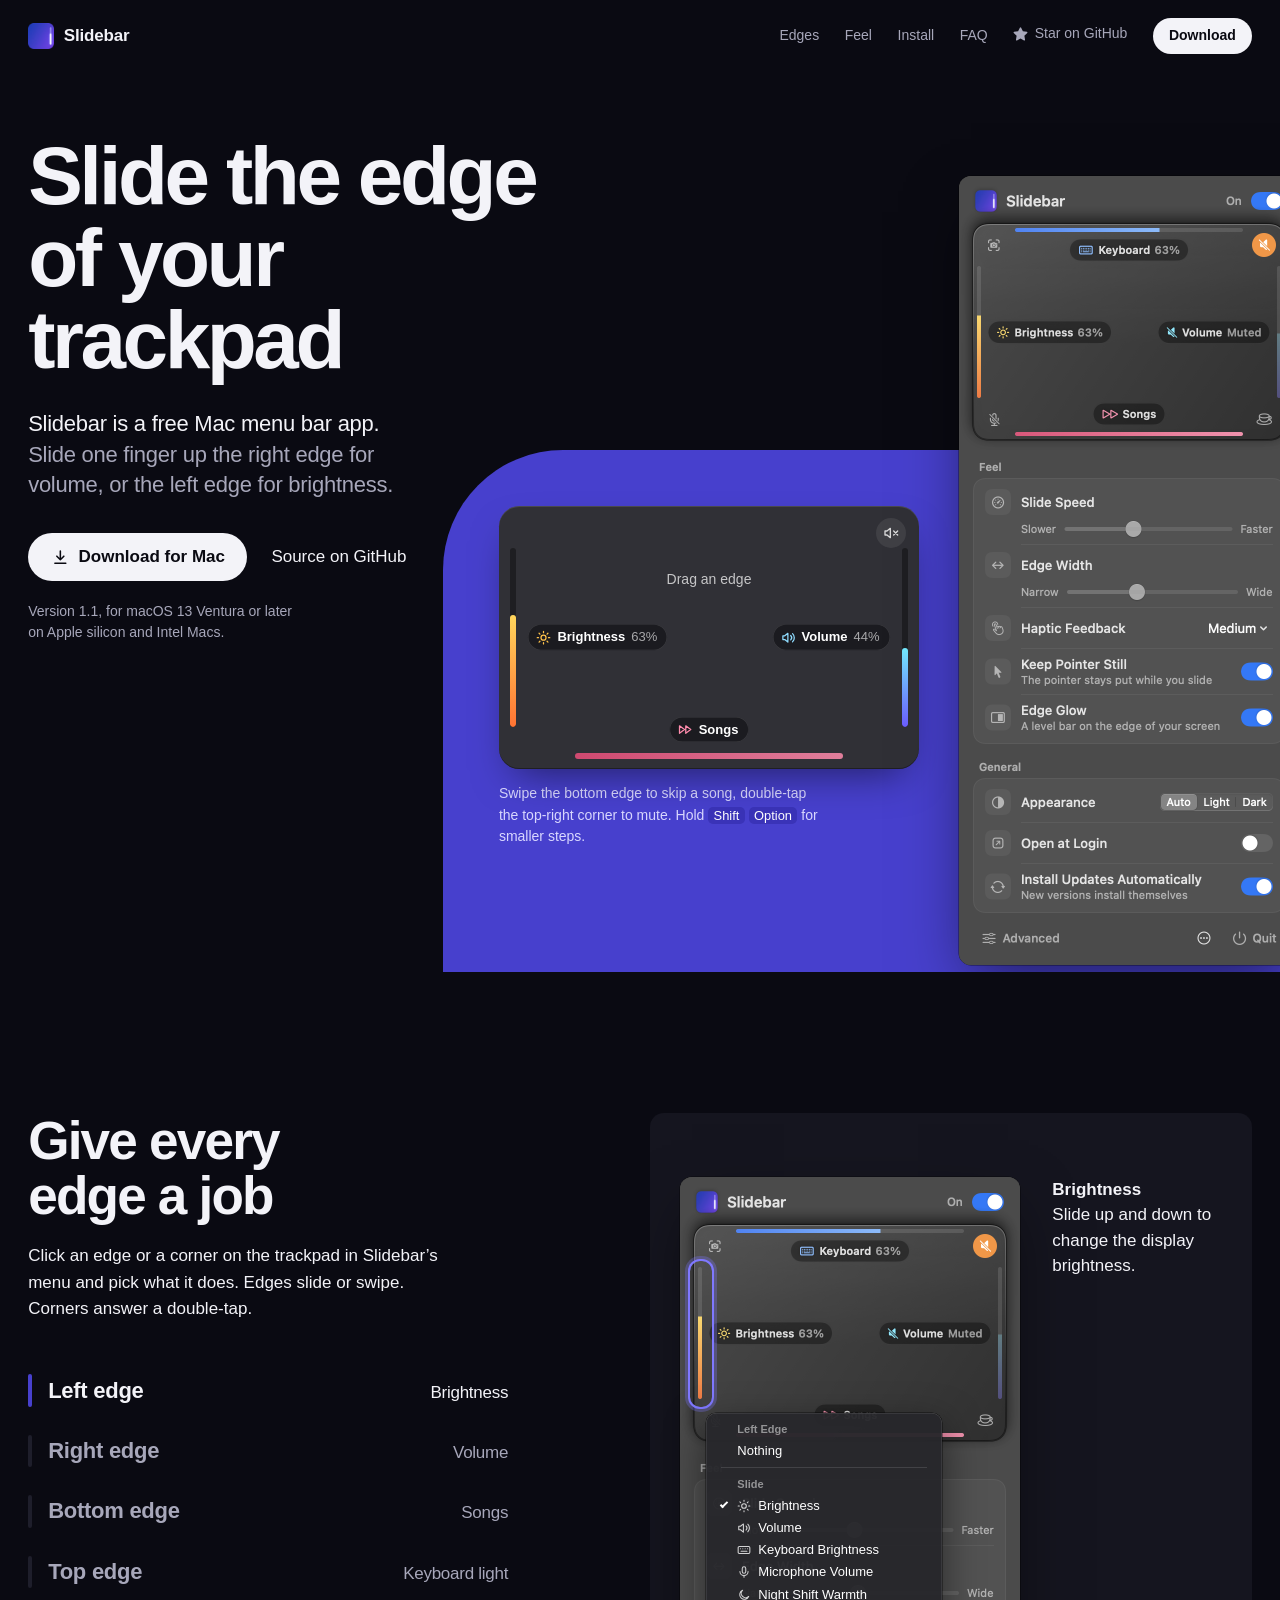
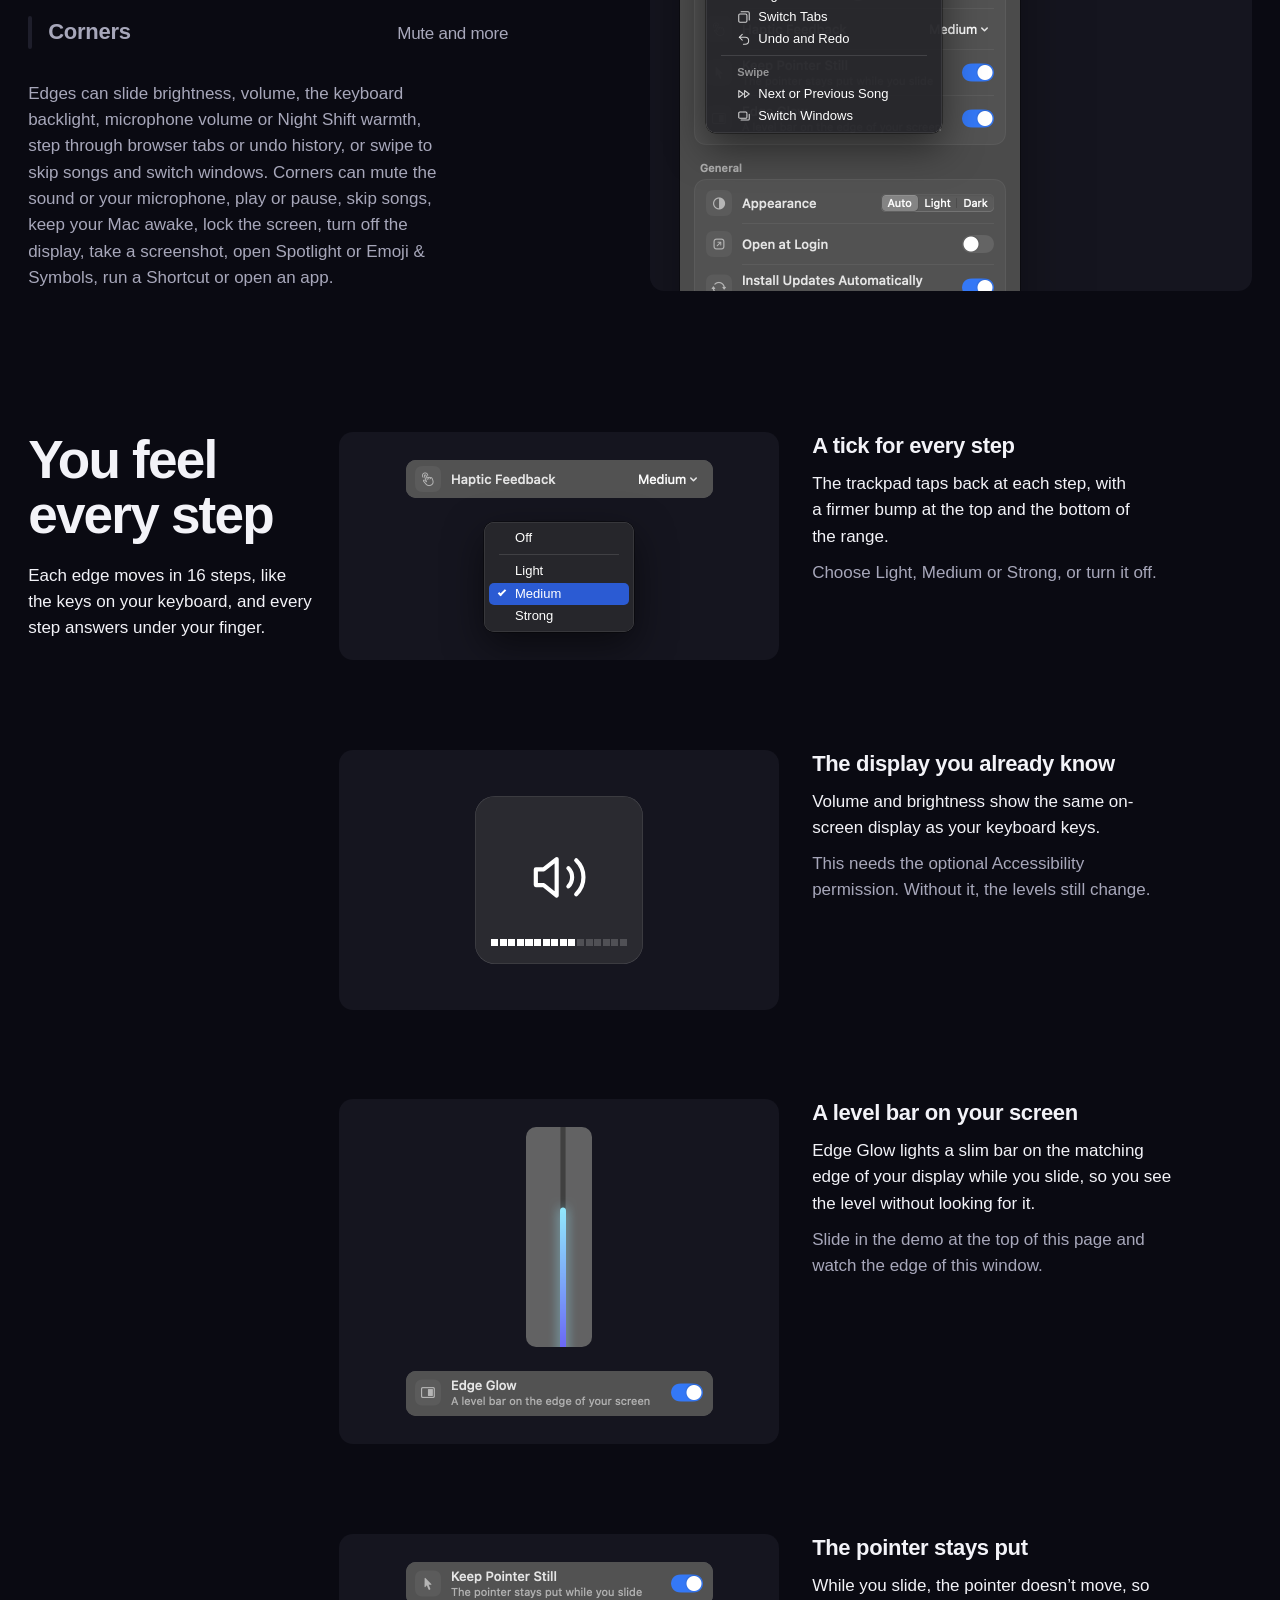
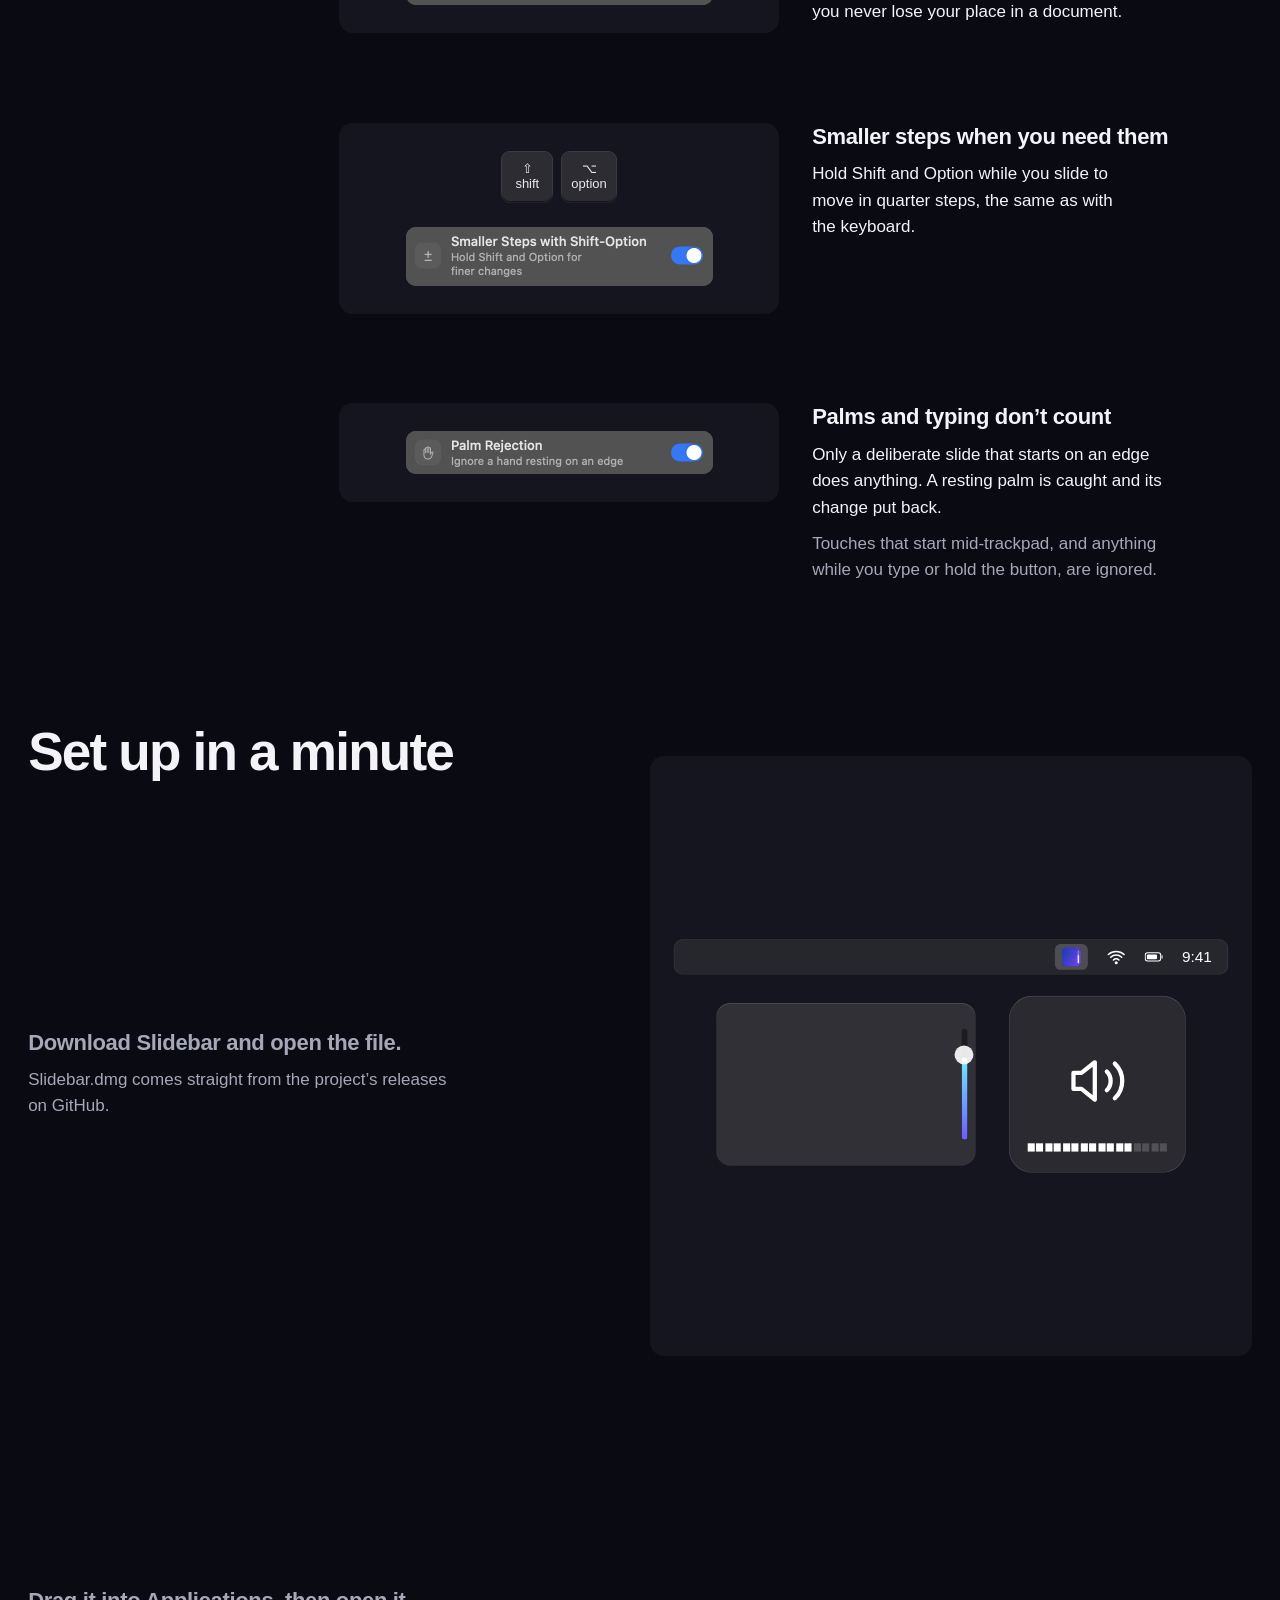
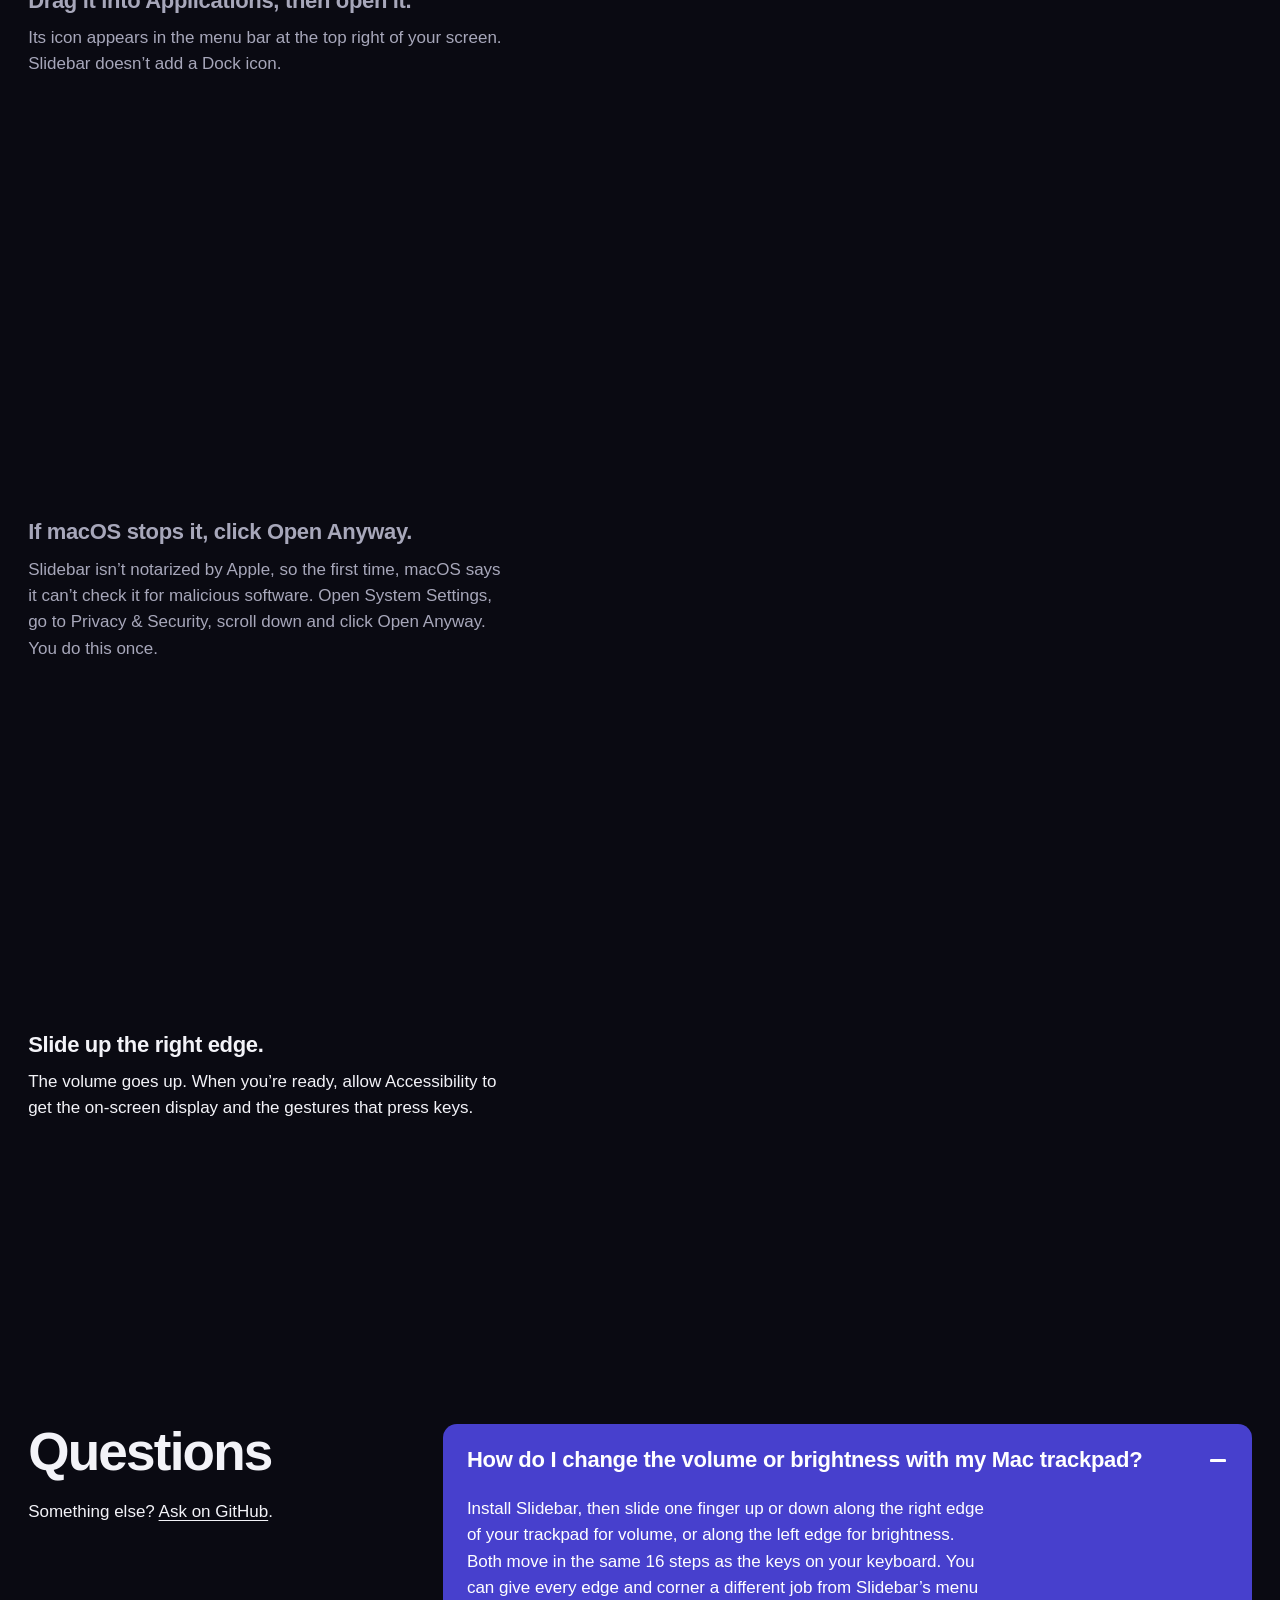
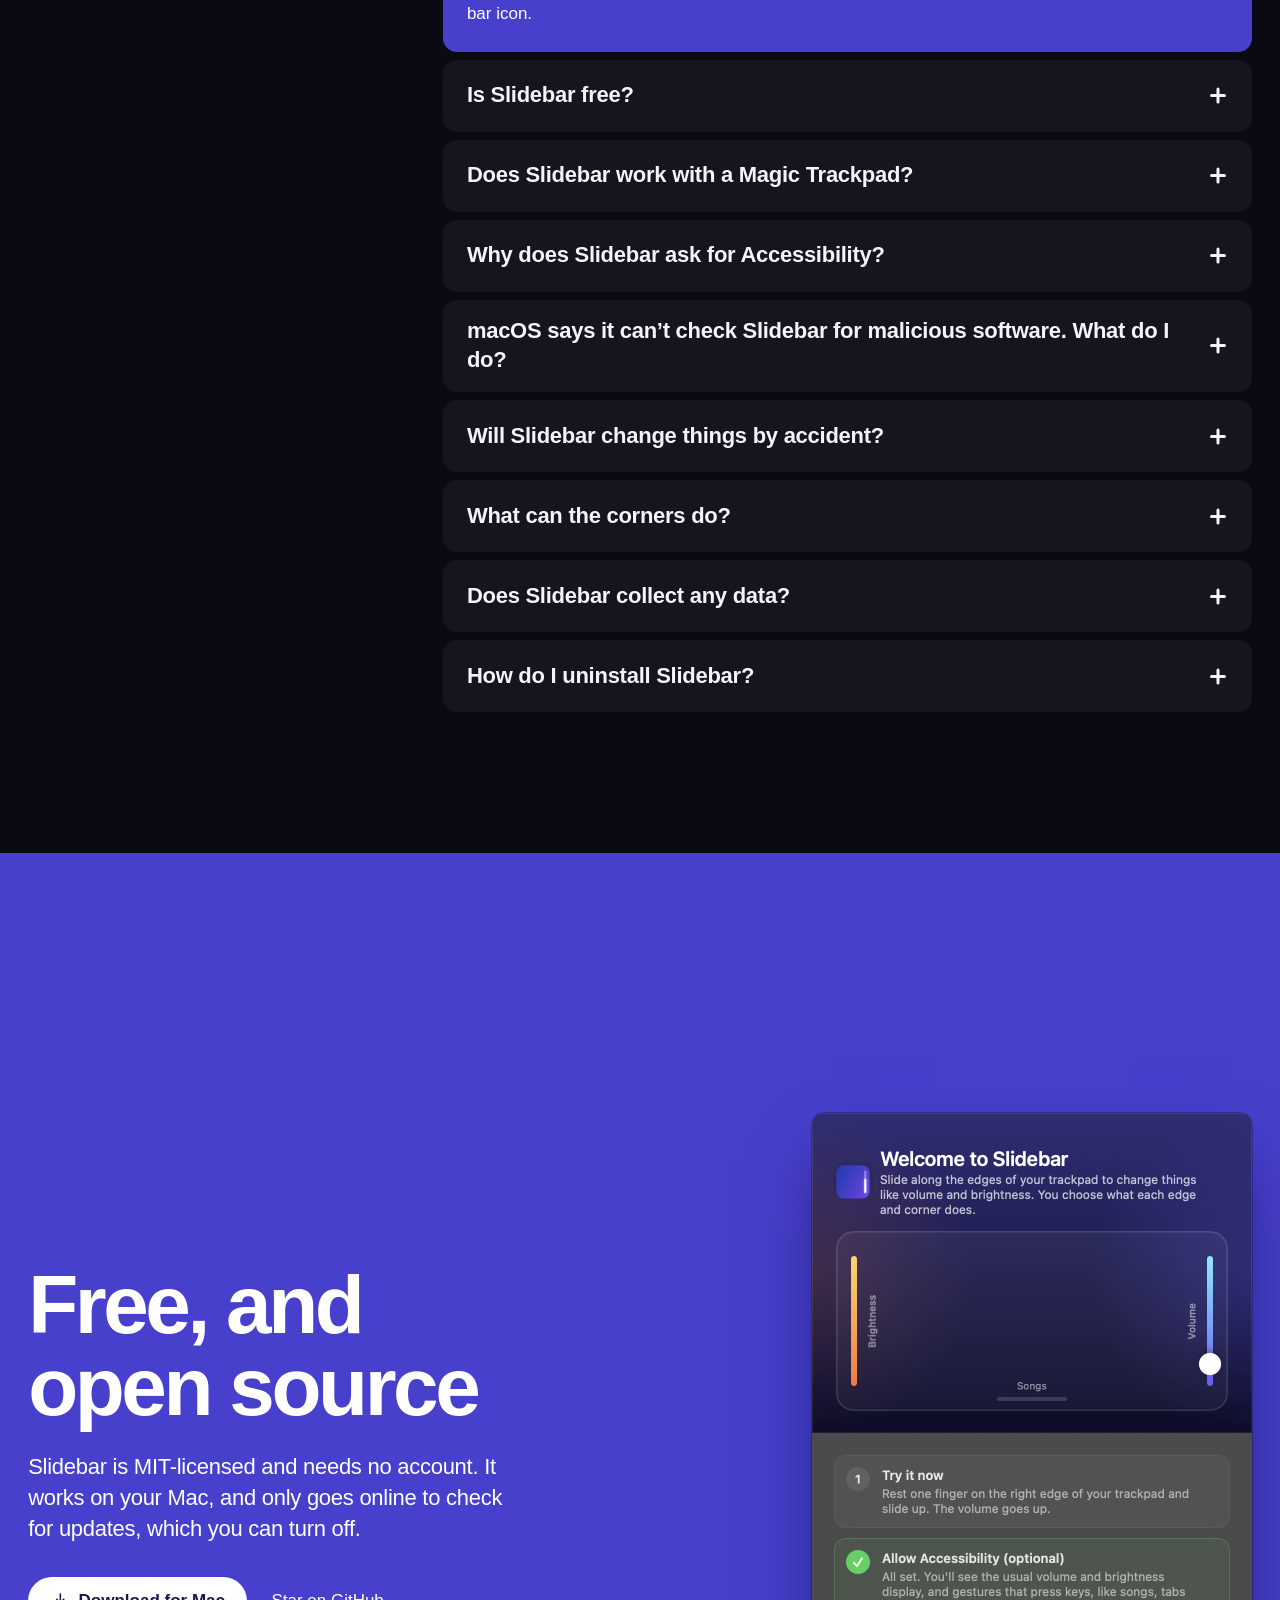
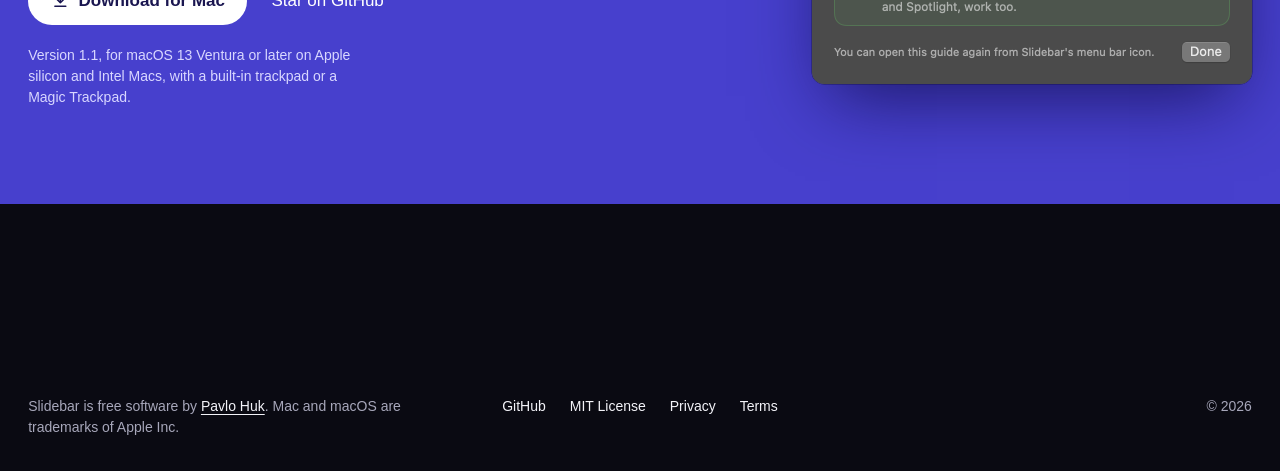
==== commit f7b767d3: "Redesign the website for Slidebar A new landing page built with the design-taste-frontend skill: the" ====
--- a/website/index.html
+++ b/website/index.html
@@ -3,74 +3,82 @@
 <head>
 <meta charset="utf-8">
 <meta name="viewport" content="width=device-width, initial-scale=1">
-<title>Brim: trackpad edge sliders for volume and brightness on Mac</title>
-<meta name="description" content="Brim is a free, open-source Mac menu bar app that turns the edges of your trackpad into volume and brightness sliders, with corner shortcuts, swipes and haptic feedback. For macOS 13 and later.">
-<link rel="canonical" href="https://hukpo.github.io/brim/">
+<title>Slidebar: trackpad edge sliders for Mac volume and brightness</title>
+<meta name="description" content="Slidebar is a free, open-source menu bar app that turns your Mac trackpad’s edges into volume and brightness sliders, with haptic ticks and corner shortcuts.">
+<link rel="canonical" href="https://hukpo.github.io/slidebar/">
 <meta name="robots" content="index, follow, max-image-preview:large">
 <meta name="author" content="Pavlo Huk">
-<meta name="theme-color" content="#0b0b22">
+<meta name="theme-color" content="#0a0a12">
 <meta name="color-scheme" content="dark">
 <meta property="og:type" content="website">
-<meta property="og:site_name" content="Brim">
-<meta property="og:url" content="https://hukpo.github.io/brim/">
-<meta property="og:title" content="Brim: slide the edge of your Mac trackpad">
-<meta property="og:description" content="Turn your trackpad's edges into volume and brightness sliders. Free and open source, for macOS 13 and later.">
-<meta property="og:image" content="https://hukpo.github.io/brim/img/og.png">
+<meta property="og:site_name" content="Slidebar">
+<meta property="og:url" content="https://hukpo.github.io/slidebar/">
+<meta property="og:title" content="Slidebar: slide the edge of your Mac trackpad">
+<meta property="og:description" content="A free, open-source menu bar app that turns your trackpad’s edges into volume and brightness sliders. For macOS 13 and later.">
+<meta property="og:image" content="https://hukpo.github.io/slidebar/img/og.png">
 <meta property="og:image:width" content="1200">
 <meta property="og:image:height" content="630">
-<meta property="og:image:alt" content="Brim: a Mac trackpad whose edges are brightness and volume sliders.">
+<meta property="og:image:alt" content="The Slidebar icon beside its menu bar window, which shows a drawing of a trackpad with brightness on the left edge and volume on the right.">
 <meta property="og:locale" content="en_US">
 <meta name="twitter:card" content="summary_large_image">
-<meta name="twitter:title" content="Brim: slide the edge of your Mac trackpad">
-<meta name="twitter:description" content="Turn your trackpad's edges into volume and brightness sliders. Free and open source.">
-<meta name="twitter:image" content="https://hukpo.github.io/brim/img/og.png">
+<meta name="twitter:title" content="Slidebar: slide the edge of your Mac trackpad">
+<meta name="twitter:description" content="Turn your trackpad’s edges into volume and brightness sliders. Free and open source, for macOS 13 and later.">
+<meta name="twitter:image" content="https://hukpo.github.io/slidebar/img/og.png">
+<meta name="twitter:image:alt" content="The Slidebar icon beside its menu bar window, which shows a drawing of a trackpad with brightness on the left edge and volume on the right.">
 <link rel="icon" type="image/png" href="favicon.png">
 <link rel="apple-touch-icon" href="apple-touch-icon.png">
-<link rel="preload" as="image" href="img/badge-128.png">
 <script type="application/ld+json">
 {
   "@context": "https://schema.org",
   "@graph": [
     {
       "@type": "SoftwareApplication",
-      "@id": "https://hukpo.github.io/brim/#app",
-      "name": "Brim",
-      "description": "A menu bar app that turns the edges of your Mac trackpad into volume and brightness sliders, with corner double-taps, edge swipes and haptic feedback.",
+      "@id": "https://hukpo.github.io/slidebar/#app",
+      "name": "Slidebar",
+      "description": "A free, open-source Mac menu bar app that turns the edges of your trackpad into volume and brightness sliders, with corner double-taps, edge swipes and haptic feedback.",
       "applicationCategory": "UtilitiesApplication",
-      "operatingSystem": "macOS 13 or later",
-      "softwareVersion": "1.0",
-      "url": "https://hukpo.github.io/brim/",
-      "downloadUrl": "https://github.com/hukpo/brim/releases/latest/download/Brim.dmg",
-      "installUrl": "https://github.com/hukpo/brim/releases/latest/download/Brim.dmg",
-      "image": "https://hukpo.github.io/brim/img/icon-512.png",
-      "screenshot": "https://hukpo.github.io/brim/img/menu-dark.png",
-      "license": "https://opensource.org/licenses/MIT",
+      "operatingSystem": "macOS 13 Ventura or later",
+      "softwareVersion": "1.1",
+      "url": "https://hukpo.github.io/slidebar/",
+      "downloadUrl": "https://github.com/hukpo/slidebar/releases/latest/download/Slidebar.dmg",
+      "installUrl": "https://github.com/hukpo/slidebar/releases/latest/download/Slidebar.dmg",
+      "image": "https://hukpo.github.io/slidebar/img/icon-512.png",
+      "screenshot": "https://hukpo.github.io/slidebar/img/menu-dark.png",
+      "license": "https://github.com/hukpo/slidebar/blob/main/LICENSE",
       "isAccessibleForFree": true,
       "offers": { "@type": "Offer", "price": "0", "priceCurrency": "USD" },
       "author": { "@type": "Person", "name": "Pavlo Huk", "url": "https://github.com/hukpo" },
-      "sameAs": ["https://github.com/hukpo/brim"]
+      "sameAs": ["https://github.com/hukpo/slidebar"]
     },
     {
       "@type": "WebSite",
-      "@id": "https://hukpo.github.io/brim/#site",
-      "name": "Brim",
-      "url": "https://hukpo.github.io/brim/"
+      "@id": "https://hukpo.github.io/slidebar/#site",
+      "name": "Slidebar",
+      "url": "https://hukpo.github.io/slidebar/",
+      "publisher": { "@type": "Person", "name": "Pavlo Huk", "url": "https://github.com/hukpo" }
     },
     {
       "@type": "FAQPage",
+      "@id": "https://hukpo.github.io/slidebar/#faq",
       "mainEntity": [
         { "@type": "Question", "name": "How do I change the volume or brightness with my Mac trackpad?",
-          "acceptedAnswer": { "@type": "Answer", "text": "Install Brim, then slide one finger up or down along the right edge of the trackpad for volume, or the left edge for brightness. You can give every edge and corner a different job from Brim's menu bar icon." } },
-        { "@type": "Question", "name": "Is Brim free?",
-          "acceptedAnswer": { "@type": "Answer", "text": "Yes. Brim is free and open source under the MIT License. There are no accounts, ads, in-app purchases or tracking." } },
-        { "@type": "Question", "name": "Does Brim work with a Magic Trackpad?",
-          "acceptedAnswer": { "@type": "Answer", "text": "Yes. Brim works with the built-in trackpad on MacBooks and with Apple's Magic Trackpad, on Apple silicon and Intel Macs running macOS 13 Ventura or later." } },
-        { "@type": "Question", "name": "Why does Brim ask for Accessibility?",
-          "acceptedAnswer": { "@type": "Answer", "text": "It's optional. Without it, Brim still changes volume and brightness. Allowing Accessibility lets Brim show the usual on-screen volume and brightness display and press media keys for you. Brim doesn't read your screen or what you type." } },
-        { "@type": "Question", "name": "macOS says it can't check Brim for malicious software. What do I do?",
-          "acceptedAnswer": { "@type": "Answer", "text": "Open System Settings, choose Privacy & Security, scroll down and click Open Anyway next to Brim. You only need to do this once." } },
-        { "@type": "Question", "name": "Will Brim change things by accident?",
-          "acceptedAnswer": { "@type": "Answer", "text": "Brim only responds to a deliberate slide that starts on an edge. It ignores a resting palm, touches while you type or hold the trackpad button, and anything that starts in the middle of the trackpad." } }
+          "acceptedAnswer": { "@type": "Answer", "text": "Install Slidebar, then slide one finger up or down along the right edge of your trackpad for volume, or along the left edge for brightness. Both move in the same 16 steps as the keys on your keyboard. You can give every edge and corner a different job from Slidebar’s menu bar icon." } },
+        { "@type": "Question", "name": "Is Slidebar free?",
+          "acceptedAnswer": { "@type": "Answer", "text": "Yes. Slidebar is free and open source under the MIT License, and every feature is included. There are no accounts, ads or in-app purchases." } },
+        { "@type": "Question", "name": "Does Slidebar work with a Magic Trackpad?",
+          "acceptedAnswer": { "@type": "Answer", "text": "Yes. It works with the built-in trackpad of a MacBook and with Apple’s Magic Trackpad, on Apple silicon and Intel Macs running macOS 13 Ventura or later." } },
+        { "@type": "Question", "name": "Why does Slidebar ask for Accessibility?",
+          "acceptedAnswer": { "@type": "Answer", "text": "It’s optional. Without it, Slidebar still changes volume and brightness directly. Allowing Accessibility adds the usual on-screen volume and brightness display, and the gestures that press keys for you, like skipping songs, switching tabs and opening Spotlight. Slidebar doesn’t read your screen or what you type." } },
+        { "@type": "Question", "name": "macOS says it can’t check Slidebar for malicious software. What do I do?",
+          "acceptedAnswer": { "@type": "Answer", "text": "Slidebar isn’t notarized by Apple, so macOS shows this warning the first time you open it. Open System Settings, choose Privacy & Security, scroll down and click Open Anyway next to Slidebar. You only need to do this once. The source code is on GitHub if you’d like to read it or build the app yourself." } },
+        { "@type": "Question", "name": "Will Slidebar change things by accident?",
+          "acceptedAnswer": { "@type": "Answer", "text": "It only responds to a deliberate slide that starts on an edge. Touches that start in the middle of the trackpad are ignored, and so is anything while you type or hold the trackpad button down. If a resting palm moves a slider, Slidebar notices and puts the level back." } },
+        { "@type": "Question", "name": "What can the corners do?",
+          "acceptedAnswer": { "@type": "Answer", "text": "Double-tap a corner to mute the sound or your microphone, play or pause, skip songs, keep your Mac awake, lock the screen, turn off the display, take a screenshot, open Spotlight or Emoji & Symbols, run one of your Shortcuts or open an app." } },
+        { "@type": "Question", "name": "Does Slidebar collect any data?",
+          "acceptedAnswer": { "@type": "Answer", "text": "No. Touches are handled in memory on your Mac and never leave it. The only time Slidebar goes online is an optional check for updates, which asks for one small file and sends nothing about you." } },
+        { "@type": "Question", "name": "How do I uninstall Slidebar?",
+          "acceptedAnswer": { "@type": "Answer", "text": "Choose Quit in Slidebar’s menu, then drag Slidebar from your Applications folder to the Trash. If you allowed Accessibility, you can also remove Slidebar from the list in System Settings, Privacy & Security, Accessibility." } }
       ]
     }
   ]
@@ -80,535 +88,893 @@
 <script src="config.js"></script>
 <style>
   :root {
-    --ink: #f4f4fb;
-    --ink-2: #b4b4d0;
-    --ink-3: #8f8fb0;
-    --bg: #0b0b22;
-    --line: rgba(255,255,255,0.1);
-    --amber: #ff7333;
-    --amber-top: #ffd65c;
-    --cyan: #73ebff;
-    --violet: #6b5cff;
-    --focus: #73ebff;
-    --font: -apple-system, BlinkMacSystemFont, "SF Pro Text", "Helvetica Neue", Arial, sans-serif;
-    --display: -apple-system, BlinkMacSystemFont, "SF Pro Display", "Helvetica Neue", Arial, sans-serif;
-    --ease-out: cubic-bezier(.16, 1, .3, 1);
-  }
-  *, *::before, *::after { box-sizing: border-box; margin: 0; padding: 0; }
-  html { scroll-behavior: smooth; color-scheme: dark; }
-  @media (prefers-reduced-motion: reduce) { html { scroll-behavior: auto; } }
-  body { font-family: var(--font); background: var(--bg); color: var(--ink); -webkit-font-smoothing: antialiased; line-height: 1.55; letter-spacing: -0.008em; overflow-x: hidden; }
-  ::selection { background: rgba(115,235,255,0.28); color: #fff; }
-  a { color: inherit; text-decoration-thickness: 1px; text-underline-offset: 3px; }
-  :focus-visible { outline: 2px solid var(--focus); outline-offset: 3px; border-radius: 6px; }
-  img { display: block; max-width: 100%; height: auto; }
-  .wrap { max-width: 1080px; margin: 0 auto; padding: 0 24px; }
-  .sr-only { position: absolute; width: 1px; height: 1px; overflow: hidden; clip: rect(0 0 0 0); white-space: nowrap; }
-
-  /* Nav */
-  nav { position: sticky; top: 0; z-index: 20; background: rgba(11,11,34,0.82); backdrop-filter: saturate(160%) blur(16px); -webkit-backdrop-filter: saturate(160%) blur(16px); border-bottom: 1px solid var(--line); }
-  nav .wrap { height: 52px; display: flex; align-items: center; justify-content: space-between; }
-  .brand { display: flex; align-items: center; gap: 9px; font-weight: 650; font-size: 17px; text-decoration: none; }
-  .brand img { width: 22px; height: 22px; border-radius: 5px; }
-  nav ul { display: flex; gap: 26px; list-style: none; font-size: 13px; align-items: center; }
-  nav ul a { color: var(--ink-2); text-decoration: none; }
-  nav ul a:hover { color: var(--ink); }
-  nav .get-link { color: var(--bg); background: var(--ink); padding: 6px 14px; border-radius: 99px; font-weight: 600; }
-  nav .get-link:hover { color: var(--bg); opacity: 0.88; }
-  nav .gh-link { display: inline-flex; align-items: center; gap: 6px; color: var(--ink); border: 1px solid var(--line); padding: 5px 12px; border-radius: 99px; }
-  nav .gh-link svg { width: 15px; height: 15px; }
-  nav .gh-link:hover { background: rgba(255,255,255,0.08); }
-
-  /* Buttons */
-  .btn { display: inline-flex; align-items: center; gap: 9px; background: var(--ink); color: var(--bg); font: 600 16px/1 var(--font); padding: 14px 22px; border-radius: 99px; border: 0; cursor: pointer; text-decoration: none; transition: opacity .15s; }
-  .btn:hover { opacity: 0.88; }
-  .btn svg { width: 17px; height: 17px; }
-  .btn-quiet { display: inline-flex; align-items: center; gap: 7px; color: var(--ink-2); font: inherit; font-size: 15px; text-decoration: none; padding: 10px 4px; background: none; border: 0; cursor: pointer; }
-  .btn-quiet:hover { color: var(--ink); text-decoration: underline; }
-  .meta { font-size: 13px; color: var(--ink-3); }
-
-  /* Hero */
-  .hero { padding: 56px 0 24px; text-align: center; }
-  h1 { font-family: var(--display); font-weight: 700; font-size: clamp(46px, 7.2vw, 84px); line-height: 1; letter-spacing: -0.035em; text-wrap: balance; }
-  .lede { max-width: 560px; margin: 18px auto 0; font-size: clamp(17px, 2vw, 20px); color: var(--ink-2); text-wrap: balance; }
-  .cta { display: flex; justify-content: center; align-items: center; gap: 18px; margin-top: 26px; flex-wrap: wrap; }
-  .hero .meta { margin-top: 12px; }
-  .phone-note { display: none; max-width: 420px; margin: 22px auto 0; font-size: 15px; color: var(--ink-2); }
-
-  /* Trackpad demo */
-  .demo { max-width: 760px; margin: 34px auto 0; }
-  .pad {
-    position: relative; aspect-ratio: 16 / 10; border-radius: 22px;
-    background: linear-gradient(180deg, #24244c, #1a1a40);
-    border: 1px solid rgba(255,255,255,0.14);
-    box-shadow: 0 30px 70px -20px rgba(0,0,0,0.7), inset 0 1px 0 rgba(255,255,255,0.06);
-    touch-action: pan-y; user-select: none; -webkit-user-select: none; overflow: hidden; cursor: default;
-  }
-  .zone { position: absolute; touch-action: none; cursor: ns-resize; }
-  .zone.left { left: 0; top: 0; bottom: 14%; width: 11%; }
-  .zone.right { right: 0; top: 0; bottom: 14%; width: 11%; }
-  .zone.bottom { left: 11%; right: 11%; bottom: 0; height: 14%; cursor: ew-resize; }
-  .edge { position: absolute; top: 10%; bottom: 16%; width: 8px; border-radius: 8px; background: rgba(255,255,255,0.1); pointer-events: none; }
-  .edge.left { left: 3.4%; }
-  .edge.right { right: 3.4%; }
-  .edge .fill { position: absolute; left: 0; right: 0; bottom: 0; border-radius: 8px; transition: height .18s var(--ease-out), opacity .2s; }
-  .edge.left .fill { background: linear-gradient(0deg, var(--amber), var(--amber-top)); }
-  .edge.right .fill { background: linear-gradient(0deg, var(--violet), var(--cyan)); }
-  .edge.hot { width: 10px; margin: 0 -1px; }
-  .zone-label { position: absolute; top: 43%; font-size: 12px; letter-spacing: 0.02em; color: var(--ink-2); pointer-events: none; writing-mode: vertical-rl; }
-  .zone-label.left { left: 7.2%; transform: rotate(180deg); }
-  .zone-label.right { right: 7.2%; }
-  .strip { position: absolute; left: 50%; bottom: 5%; width: 22%; height: 5px; transform: translateX(-50%); border-radius: 5px; background: rgba(255,255,255,0.24); pointer-events: none; }
-  .strip-label { position: absolute; left: 50%; bottom: 8.8%; transform: translateX(-50%); font-size: 12px; color: var(--ink-2); pointer-events: none; }
-  .corner { position: absolute; right: 2.2%; top: 3.4%; width: 26px; height: 26px; border-radius: 50%; border: 1.5px dashed rgba(255,255,255,0.3); pointer-events: none; }
-  .hint { position: absolute; left: 50%; top: 46%; transform: translate(-50%, -50%); width: 70%; text-align: center; color: var(--ink-2); font-size: 15px; pointer-events: none; transition: opacity .4s; }
-  .hint strong { color: var(--ink); font-weight: 600; }
-  .finger { position: absolute; width: 30px; height: 30px; margin: -15px 0 0 -15px; border-radius: 50%; background: rgba(255,255,255,0.92); box-shadow: 0 3px 12px rgba(0,0,0,0.45); opacity: 0; transition: opacity .2s; pointer-events: none; }
-  .finger.on { opacity: 1; }
-  .finger.ghost { transition: opacity .3s, top 1.1s var(--ease-out); }
-  .finger.ghost.on { opacity: 0.55; }
-  .pad:focus-visible { outline-offset: 5px; border-radius: 22px; }
-
-  /* macOS-style on-screen display, inside the pad */
-  .osd { position: absolute; left: 50%; top: 9%; transform: translateX(-50%) scale(.97); opacity: 0; transition: opacity .2s, transform .2s var(--ease-out); display: flex; align-items: center; gap: 12px; padding: 10px 16px; border-radius: 14px; background: rgba(28,28,58,0.9); backdrop-filter: blur(18px); -webkit-backdrop-filter: blur(18px); border: 1px solid var(--line); width: min(270px, 70%); pointer-events: none; box-shadow: 0 12px 30px -8px rgba(0,0,0,0.5); }
-  .osd.show { opacity: 1; transform: translateX(-50%) scale(1); }
-  .osd .sym { width: 20px; height: 20px; flex: none; }
-  .osd .txt { font-size: 13px; font-weight: 600; min-width: 84px; text-align: left; }
-  .osd .track { flex: 1; height: 6px; border-radius: 6px; background: rgba(255,255,255,0.16); overflow: hidden; }
-  .osd .lvl { height: 100%; background: #fff; border-radius: 6px; transition: width .12s; }
-  .demo-keys { margin-top: 14px; text-align: center; font-size: 13px; color: var(--ink-3); }
-  kbd { font: 500 12px/1 var(--font); padding: 3px 6px; border-radius: 5px; border: 1px solid var(--line); background: rgba(255,255,255,0.06); color: var(--ink-2); }
-
-  /* Sections */
-  section { padding: 120px 0 0; }
-  h2 { font-family: var(--display); font-weight: 700; font-size: clamp(32px, 4.6vw, 52px); line-height: 1.06; letter-spacing: -0.03em; text-wrap: balance; }
-  .sub { color: var(--ink-2); font-size: 18px; margin-top: 14px; max-width: 600px; }
-  .center { text-align: center; }
-  .center .sub { margin-left: auto; margin-right: auto; }
-
-  /* Features: three grouped lists */
-  .groups { display: grid; grid-template-columns: repeat(3, 1fr); gap: 0 48px; margin-top: 56px; }
-  .group h3 { font-weight: 600; font-size: 15px; line-height: 1.3; color: var(--ink); padding-bottom: 14px; border-bottom: 1px solid var(--line); }
-  .group dl { margin-top: 6px; }
-  .group dt { font-weight: 600; font-size: 16px; margin-top: 18px; }
-  .group dd { color: var(--ink-2); font-size: 15px; margin-top: 3px; }
-  .swatch { display: inline-block; width: 7px; height: 22px; border-radius: 4px; vertical-align: -5px; margin-right: 10px; }
-  .swatch.warm { background: linear-gradient(0deg, var(--amber), var(--amber-top)); }
-  .swatch.cool { background: linear-gradient(0deg, var(--violet), var(--cyan)); }
-  .swatch.mix { background: linear-gradient(0deg, var(--amber), var(--violet), var(--cyan)); }
-
-  /* Screenshots */
-  .theme { display: inline-flex; margin-top: 26px; padding: 3px; border-radius: 99px; background: rgba(255,255,255,0.07); border: 1px solid var(--line); }
-  .theme button { font: inherit; font-size: 13px; color: var(--ink-2); background: none; border: 0; padding: 6px 16px; border-radius: 99px; cursor: pointer; }
-  .theme button[aria-pressed="true"] { background: var(--ink); color: var(--bg); font-weight: 600; }
-  .shots { display: flex; justify-content: center; gap: 28px; margin-top: 48px; align-items: flex-start; flex-wrap: wrap; }
-  .shots figure { width: 320px; max-width: 100%; }
-  .shots img { border-radius: 16px; box-shadow: 0 28px 60px -18px rgba(0,0,0,0.65); }
-  .shots figcaption { margin-top: 20px; color: var(--ink-2); font-size: 15px; }
-  .shots figcaption strong { color: var(--ink); display: block; font-size: 17px; margin-bottom: 2px; }
-
-  /* Getting started */
-  .start { display: grid; grid-template-columns: 1.05fr 1fr; gap: 64px; align-items: center; margin-top: 56px; }
-  .steps { list-style: none; counter-reset: step; }
-  .steps li { counter-increment: step; position: relative; padding-left: 52px; margin-bottom: 30px; }
-  .steps li::before { content: counter(step); position: absolute; left: 0; top: -2px; width: 34px; height: 34px; border-radius: 50%; border: 1px solid var(--line); display: grid; place-items: center; font-weight: 600; color: var(--ink); background: rgba(255,255,255,0.04); }
-  .steps h3 { font-size: 18px; letter-spacing: -0.01em; }
-  .steps p { color: var(--ink-2); margin-top: 4px; }
-  .steps .aside { font-size: 14px; color: var(--ink-3); margin-top: 8px; }
-  .start img { border-radius: 16px; box-shadow: 0 28px 60px -18px rgba(0,0,0,0.65); }
-
-  /* FAQ */
-  .faq { max-width: 760px; margin-top: 40px; border-top: 1px solid var(--line); }
-  .faq details { border-bottom: 1px solid var(--line); }
-  .faq summary { cursor: pointer; list-style: none; padding: 20px 36px 20px 0; position: relative; font-weight: 600; font-size: 17px; }
-  .faq summary::-webkit-details-marker { display: none; }
-  .faq summary::after { content: "+"; position: absolute; right: 4px; top: 16px; font-size: 22px; font-weight: 400; color: var(--ink-3); transition: transform .2s; }
-  .faq details[open] summary::after { transform: rotate(45deg); }
-  .faq details p { color: var(--ink-2); padding: 0 36px 22px 0; }
-
-  /* Download */
-  .get { margin: 120px auto 0; max-width: 720px; text-align: center; }
-  .get img.icon { width: 96px; height: 96px; margin: 0 auto 26px; filter: drop-shadow(0 12px 26px rgba(0,0,0,0.5)); }
-  .promises { display: flex; justify-content: center; gap: 10px 28px; flex-wrap: wrap; list-style: none; color: var(--ink-2); margin: 20px 0 30px; }
-
-  footer { margin-top: 120px; border-top: 1px solid var(--line); padding: 30px 0 56px; color: var(--ink-3); font-size: 13px; }
-  footer .wrap { display: flex; justify-content: space-between; gap: 14px 28px; flex-wrap: wrap; }
-  footer ul { display: flex; gap: 22px; list-style: none; }
-  footer a { color: var(--ink-2); text-decoration: none; }
-  footer a:hover { color: var(--ink); text-decoration: underline; }
-
+    /* Brand: the app icon's indigo tile, on a near-black ground. */
+    --bg: #0a0a12;
+    --surface: #15151f;
+    --surface-2: #1e1e2b;
+    --ink: #f3f3f8;
+    --muted: #a7a7ba;
+    --accent: #4740cd;
+    --accent-deep: #3a33b8;
+    --accent-ink: #ffffff;
+    --accent-muted: #d9d7ff;
+
+    --font: -apple-system, BlinkMacSystemFont, "SF Pro Text", "Segoe UI", "Helvetica Neue", Arial, sans-serif;
+    --font-display: -apple-system, BlinkMacSystemFont, "SF Pro Display", "Segoe UI", "Helvetica Neue", Arial, sans-serif;
+
+    --step-small: 0.875rem;                                  /* 14 */
+    --step-body: clamp(1rem, 0.96rem + 0.18vw, 1.0625rem);   /* 16–17 */
+    --step-lead: clamp(1.1875rem, 1.1rem + 0.35vw, 1.375rem);/* 19–22 */
+    --step-head: clamp(2.125rem, 1.4rem + 2.4vw, 3.5rem);    /* 34–56 */
+    --step-display: clamp(2.75rem, 1.6rem + 4.4vw, 5.5rem);  /* 44–88 */
+
+    --margin: clamp(1rem, 2.2vw, 2rem);
+    --gutter: clamp(0.75rem, 1.6vw, 1.5rem);
+    --col: calc((100vw - 2 * var(--margin) - 11 * var(--gutter)) / 12);
+    --section: clamp(6rem, 11vw, 10.5rem);
+    --radius: 14px;
+
+    --ease-out: cubic-bezier(0.22, 1, 0.36, 1);
+    --ease-expo: cubic-bezier(0.16, 1, 0.3, 1);
+    --ease-in-out: cubic-bezier(0.76, 0, 0.24, 1);
+  }
+  @supports (width: 100dvw) { :root { --col: calc((100dvw - 2 * var(--margin) - 11 * var(--gutter)) / 12); } }
+
+  *, *::before, *::after { box-sizing: border-box; }
+  html { color-scheme: dark; -webkit-text-size-adjust: 100%; text-size-adjust: 100%; }
+  body { margin: 0; background: var(--bg); color: var(--ink); font-family: var(--font); font-size: var(--step-body); line-height: 1.55; -webkit-font-smoothing: antialiased; text-rendering: optimizeLegibility; overflow-x: hidden; }
+  h1, h2, h3, p, figure, ul, ol, dl, dd, blockquote { margin: 0; }
+  ul[class], ol[class] { list-style: none; padding: 0; }
+  img, svg, picture { display: block; max-width: 100%; }
+  img { height: auto; }
+  button { font: inherit; color: inherit; background: none; border: 0; padding: 0; cursor: pointer; }
+  a { color: inherit; }
+  h1, h2, h3 { font-family: var(--font-display); text-wrap: balance; hyphens: none; }
+  p { text-wrap: pretty; }
+  ::selection { background: var(--accent); color: var(--accent-ink); }
+  :focus-visible { outline: 2px solid #8f88ff; outline-offset: 3px; border-radius: 6px; }
+  :target { scroll-margin-top: 1.5rem; }
+  .sr-only { position: absolute; width: 1px; height: 1px; overflow: hidden; clip-path: inset(50%); white-space: nowrap; }
+  .wrap { padding-inline: var(--margin); }
+  .grid { display: grid; grid-template-columns: repeat(12, minmax(0, 1fr)); column-gap: var(--gutter); }
   [hidden] { display: none !important; }
 
-  @media (max-width: 820px) {
-    nav ul li.opt { display: none; }
-    .groups { grid-template-columns: 1fr; gap: 40px; }
-    .start { grid-template-columns: 1fr; gap: 40px; }
-    section { padding-top: 88px; }
-  }
-  @media (max-width: 520px) {
-    .hero { padding-top: 40px; }
-    .zone-label { font-size: 11px; }
-    .hint { font-size: 13px; width: 58%; }
-  }
-  .no-js .hint, .no-js .demo-keys { display: none; }
-  body.on-phone .cta, body.on-phone .meta, body.on-phone .demo-keys { display: none; }
-  body.on-phone .phone-note { display: block; }
+  /* Type roles */
+  .display { font-size: var(--step-display); font-weight: 650; line-height: 1; letter-spacing: -0.042em; }
+  .head { font-size: var(--step-head); font-weight: 650; line-height: 1.04; letter-spacing: -0.034em; }
+  .lead { font-size: var(--step-lead); line-height: 1.4; letter-spacing: -0.012em; }
+  .small { font-size: var(--step-small); line-height: 1.5; }
+  .muted { color: var(--muted); }
+
+  /* Controls: one button shape, fully round */
+  .button { display: inline-flex; align-items: center; justify-content: center; gap: 0.55em; min-height: 3rem; padding: 0 1.4rem; border-radius: 999px; background: var(--ink); color: var(--bg); font-size: var(--step-body); font-weight: 600; text-decoration: none; white-space: nowrap; transition: transform 140ms var(--ease-out), background-color 180ms ease; }
+  .button svg { width: 1.1em; height: 1.1em; flex: none; }
+  .button:active { transform: scale(0.97); }
+  .link { text-decoration: underline; text-decoration-color: transparent; text-underline-offset: 0.22em; text-decoration-thickness: 0.07em; transition: text-decoration-color 180ms ease, color 180ms ease; }
+  .link-plain { text-decoration: underline; text-underline-offset: 0.2em; text-decoration-thickness: 0.07em; }
+  @media (hover: hover) and (pointer: fine) {
+    .button:hover { background: #ffffff; }
+    .link:hover { text-decoration-color: currentColor; }
+  }
+  kbd { font: inherit; font-size: 0.92em; padding: 0.08em 0.42em; border-radius: 5px; background: var(--surface-2); color: var(--ink); }
+
+  /* Navigation: a plain row, not sticky */
+  .nav { display: flex; align-items: center; justify-content: space-between; gap: 1.5rem; height: 4.5rem; }
+  .brand { display: inline-flex; align-items: center; gap: 0.6rem; font-weight: 650; font-size: var(--step-body); letter-spacing: -0.01em; text-decoration: none; }
+  .brand img { width: 26px; height: 26px; }
+  .nav ul { list-style: none; margin: 0; padding: 0; display: flex; align-items: center; gap: clamp(1rem, 2vw, 1.75rem); font-size: var(--step-small); }
+  .nav ul a:not(.button) { color: var(--muted); text-decoration: none; transition: color 180ms ease; }
+  .nav ul a:not(.button):hover { color: var(--ink); }
+  .nav .star { display: inline-flex; align-items: center; gap: 0.4rem; }
+  .nav .star svg { width: 15px; height: 15px; }
+  .nav .button { min-height: 2.25rem; padding: 0 1rem; font-size: var(--step-small); }
+
+  /* ---------- Hero: fragment on a shaped stage ---------- */
+  .hero { position: relative; overflow: hidden; }
+  .hero-copy { position: relative; z-index: 2; padding-top: clamp(2.5rem, 7vh, 4.5rem); }
+  .hero-copy { pointer-events: none; }
+  .hero-copy > * { pointer-events: auto; }
+  .hero-copy .actions { width: fit-content; }
+  .hero h1 { max-width: 12ch; }
+  .lines .line { display: block; overflow: hidden; padding-bottom: 0.08em; margin-bottom: -0.08em; }
+  .lines [data-line] { display: block; }
+  .hero .lede { max-width: 31ch; margin-top: 1.75rem; color: var(--ink); }
+  .hero .lede span { color: var(--muted); }
+  .actions { display: flex; flex-wrap: wrap; align-items: center; gap: 0.75rem 1.5rem; margin-top: 2rem; }
+  .actions .link { color: var(--ink); font-weight: 500; }
+  .hero .meta { margin-top: 1.25rem; color: var(--muted); max-width: 34ch; }
+  .phone-note { display: none; margin-top: 1rem; color: var(--muted); max-width: 34ch; }
+  .phone-note button { color: var(--ink); font-weight: 600; text-decoration: underline; text-underline-offset: 0.2em; }
+  .on-phone .phone-note { display: block; }
+
+  .stage { position: relative; background: var(--accent); color: var(--accent-ink); }
+  .hero-stage { margin-top: 2.5rem; margin-inline: calc(var(--margin) * -1); padding: 1rem var(--margin) 1.5rem; border-top-left-radius: 72px; }
+  .hero-stage .pad-wrap { width: 100%; max-width: 540px; }
+  .demo-note { margin-top: 0.9rem; font-size: var(--step-small); color: var(--accent-muted); max-width: 46ch; }
+  .demo-note kbd { background: var(--accent-deep); color: #fff; }
+  .hero-pop { display: none; }
+
+  @media (min-width: 64em) {
+    .hero { min-height: max(50rem, 100svh); }
+    .hero-stage { position: absolute; margin: 0; z-index: 1; left: calc(var(--margin) + 4 * (var(--col) + var(--gutter))); right: 0; top: 42%; bottom: 0; padding: 56px; border-top-left-radius: 120px; }
+    .hero-stage .pad-wrap { width: clamp(420px, calc(100vw - var(--margin) - 380px - (var(--margin) + 4 * (var(--col) + var(--gutter))) - 56px), 540px); }
+    .hero-pop { display: block; position: absolute; z-index: 3; top: 6.5rem; width: 340px;
+      left: calc(var(--margin) + 4 * (var(--col) + var(--gutter)) + 56px + clamp(420px, calc(100vw - var(--margin) - 380px - (var(--margin) + 4 * (var(--col) + var(--gutter))) - 56px), 540px) + 40px); }
+  }
+  @media (max-width: 63.99em) {
+    .hero-stage { margin-inline: 0; padding-top: 1.25rem; }
+  }
+
+  /* The product's own window: the real screenshot, with a popover's corners */
+  [data-ui].pop { border-radius: 12px; overflow: hidden; background: #4b4b4b; box-shadow: 0 24px 60px -12px rgba(0,0,0,0.55), 0 0 0 0.5px rgba(0,0,0,0.6); }
+  [data-ui].pop img { width: 100%; }
+
+  /* ---------- The trackpad demo (a fragment of the product: data-ui) ---------- */
+  [data-ui].pad { position: relative; aspect-ratio: 16 / 10; border-radius: 4.8% / 7.7%; background: #303036; box-shadow: inset 0 1px 0 rgba(255,255,255,0.12), inset 0 -1px 0 rgba(0,0,0,0.35), 0 18px 40px -16px rgba(0,0,0,0.55); touch-action: pan-y; user-select: none; -webkit-user-select: none; font-family: var(--font); color: #fff; container-type: inline-size; }
+  [data-ui].pad:focus-visible { outline: 3px solid #fff; outline-offset: 4px; }
+  [data-ui] .zone { position: absolute; touch-action: none; }
+  [data-ui] .zone.left { left: 0; top: 0; bottom: 13%; width: 13%; cursor: ns-resize; }
+  [data-ui] .zone.right { right: 0; top: 13%; bottom: 13%; width: 13%; cursor: ns-resize; }
+  [data-ui] .zone.bottom { left: 13%; right: 13%; bottom: 0; height: 15%; cursor: ew-resize; }
+  [data-ui] .zone.corner { right: 0; top: 0; width: 13%; height: 13%; cursor: pointer; }
+  [data-ui] .strip { position: absolute; border-radius: 99px; background: rgba(0,0,0,0.38); pointer-events: none; overflow: hidden; }
+  [data-ui] .strip.left { left: 2.6%; top: 16%; bottom: 16%; width: 1.35%; min-width: 5px; }
+  [data-ui] .strip.right { right: 2.6%; top: 16%; bottom: 16%; width: 1.35%; min-width: 5px; }
+  [data-ui] .strip.bottom { left: 18%; right: 18%; bottom: 3.8%; height: 2.2%; min-height: 5px; background: linear-gradient(90deg, #eb4d7a, #ff8cad); opacity: 0.85; } /* taste-skill-ignore: the app's own level colours */
+  [data-ui] .fill { position: absolute; left: 0; right: 0; bottom: 0; border-radius: 99px; transition: height 160ms var(--ease-out), opacity 200ms ease; }
+  [data-ui] .strip.left .fill { background: linear-gradient(0deg, #ff7333, #ffd65c); } /* taste-skill-ignore: the app's own level colours */
+  [data-ui] .strip.right .fill { background: linear-gradient(0deg, #6b5cff, #73ebff); } /* taste-skill-ignore: the app's own level colours */
+  [data-ui] .strip.hot { box-shadow: 0 0 0 2px rgba(255,255,255,0.5); }
+  [data-ui] .chip { position: absolute; display: inline-flex; align-items: center; gap: 6px; padding: 5px 10px 5px 8px; border-radius: 99px; background: rgba(20,20,24,0.72); box-shadow: inset 0 0 0 0.5px rgba(255,255,255,0.14); font-size: 13px; font-weight: 600; line-height: 1.2; white-space: nowrap; pointer-events: none; transition: transform 200ms var(--ease-out), background-color 200ms ease; }
+  [data-ui] .chip b { font-weight: 500; color: rgba(255,255,255,0.62); font-variant-numeric: tabular-nums; }
+  [data-ui] .chip svg { width: 15px; height: 15px; flex: none; }
+  [data-ui] .chip.left { left: 7%; top: 50%; transform: translateY(-50%); }
+  [data-ui] .chip.right { right: 7%; top: 50%; transform: translateY(-50%); }
+  [data-ui] .chip.bottom { left: 50%; bottom: 10%; transform: translateX(-50%); }
+  [data-ui] .chip.bottom.flash { background: rgba(235,77,122,0.9); }
+  [data-ui] .chip .sun { color: #ffc24a; }
+  [data-ui] .chip .spk { color: #8fdcff; }
+  [data-ui] .chip .fwd { color: #ff8cad; }
+  [data-ui] .corner-btn { position: absolute; right: 3%; top: 4.6%; width: 30px; height: 30px; border-radius: 50%; display: grid; place-items: center; background: rgba(255,255,255,0.08); color: rgba(255,255,255,0.8); pointer-events: none; transition: background-color 200ms ease, color 200ms ease; }
+  [data-ui] .corner-btn svg { width: 16px; height: 16px; }
+  [data-ui] .corner-btn.on { background: #f5913a; color: #fff; }
+  [data-ui] .hint { position: absolute; left: 50%; top: 24%; transform: translateX(-50%); font-size: 14px; color: rgba(255,255,255,0.72); pointer-events: none; transition: opacity 300ms ease; white-space: nowrap; }
+  [data-ui] .finger { position: absolute; width: 30px; height: 30px; margin: -15px 0 0 -15px; border-radius: 50%; background: rgba(255,255,255,0.9); box-shadow: 0 2px 10px rgba(0,0,0,0.4); opacity: 0; pointer-events: none; transition: opacity 200ms ease; }
+  [data-ui] .finger.on { opacity: 1; }
+  [data-ui] .finger.ghost { transition: opacity 300ms ease, top 1100ms var(--ease-expo); }
+  [data-ui] .finger.ghost.on { opacity: 0.6; }
+  /* macOS on-screen display, as it appears on the screen */
+  [data-ui] .hud { position: absolute; left: 50%; top: 50%; width: clamp(124px, 30cqi, 158px); aspect-ratio: 1; transform: translate(-50%, -46%) scale(0.96); border-radius: 18px; background: rgba(28,28,32,0.86); box-shadow: inset 0 0 0 0.5px rgba(255,255,255,0.16); display: grid; grid-template-rows: 1fr auto; justify-items: center; padding: 18px 14px 16px; opacity: 0; pointer-events: none; transition: opacity 180ms ease, transform 220ms var(--ease-out); }
+  [data-ui] .hud.show { opacity: 1; transform: translate(-50%, -50%) scale(1); }
+  [data-ui] .hud svg { width: 46%; height: auto; align-self: center; color: rgba(255,255,255,0.9); }
+  [data-ui] .hud .segs { display: grid; grid-template-columns: repeat(16, 1fr); gap: 1.5px; width: 100%; height: 7px; }
+  [data-ui] .hud .segs i { background: rgba(255,255,255,0.18); }
+  [data-ui] .hud .segs i.on { background: rgba(255,255,255,0.95); }
+  [data-ui] .hud .segs i.q { position: relative; }
+  [data-ui] .hud .segs i.q::after { content: ""; position: absolute; inset: 0 auto 0 0; width: var(--q); background: rgba(255,255,255,0.95); }
+  [data-ui] .hud .segs.hide { visibility: hidden; }
+  .no-js [data-ui] .hint, .no-js .demo-note { display: none; }
+
+  /* The level bar on the edge of your screen (Edge Glow), shown while the demo slides */
+  [data-ui].edge-glow { position: fixed; z-index: 50; top: 50%; width: 6px; height: min(50vh, 420px); transform: translateY(-50%); border-radius: 99px; background: rgba(0,0,0,0.45); box-shadow: inset 0 0 0 0.5px rgba(255,255,255,0.18); opacity: 0; pointer-events: none; transition: opacity 260ms ease, translate 260ms var(--ease-out); }
+  [data-ui].edge-glow.right { right: 6px; translate: 14px 0; }
+  [data-ui].edge-glow.left { left: 6px; translate: -14px 0; }
+  [data-ui].edge-glow.show { opacity: 1; translate: 0 0; }
+  [data-ui].edge-glow i { position: absolute; left: 0; right: 0; bottom: 0; border-radius: 99px; transition: height 160ms var(--ease-out); }
+  [data-ui].edge-glow.right i { background: linear-gradient(0deg, #6b5cff, #73ebff); box-shadow: 0 0 12px rgba(115,235,255,0.7); } /* taste-skill-ignore: the app's own level colours */
+  [data-ui].edge-glow.left i { background: linear-gradient(0deg, #ff7333, #ffd65c); box-shadow: 0 0 12px rgba(255,214,92,0.7); } /* taste-skill-ignore: the app's own level colours */
+
+  /* ---------- Sections ---------- */
+  section { padding-top: var(--section); }
+
+  /* Edges: index of edges, live sheet */
+  .edges-copy { grid-column: 1 / span 5; align-self: start; }
+  .edges-copy p { margin-top: 1.25rem; max-width: 44ch; }
+  .spots { margin-top: 2.5rem; display: grid; gap: 0.25rem; max-width: 30rem; }
+  .spots button { position: relative; display: flex; align-items: baseline; justify-content: space-between; gap: 1rem; width: 100%; padding: 0.7rem 0 0.7rem 1.25rem; text-align: left; font-size: var(--step-lead); font-weight: 600; letter-spacing: -0.012em; color: var(--muted); transition: color 180ms ease; min-height: 44px; }
+  .spots button span { font-size: var(--step-body); font-weight: 400; color: var(--muted); }
+  .spots button::before { content: ""; position: absolute; left: 0; top: 0.75rem; bottom: 0.75rem; width: 4px; border-radius: 4px; background: var(--surface-2); transition: background-color 200ms ease; }
+  .spots button[aria-pressed="true"] { color: var(--ink); }
+  .spots button[aria-pressed="true"] span { color: var(--ink); }
+  .spots button[aria-pressed="true"]::before { background: var(--accent); }
+  @media (hover: hover) and (pointer: fine) { .spots button:hover { color: var(--ink); } }
+  .edges-all { margin-top: 2rem; color: var(--muted); max-width: 52ch; }
+  .sheet { grid-column: 7 / span 6; position: relative; min-height: 640px; border-radius: var(--radius); background: var(--surface); overflow: hidden; }
+  .sheet-inner { position: absolute; left: clamp(24px, 5%, 64px); top: 64px; width: 340px; }
+  [data-ui] .ring { position: absolute; border-radius: 10px; box-shadow: 0 0 0 2px #7f78ff, 0 0 0 5px rgba(127,120,255,0.3); pointer-events: none; transition: left 260ms var(--ease-out), top 260ms var(--ease-out), width 260ms var(--ease-out), height 260ms var(--ease-out); }
+  /* A native macOS menu (NSMenu), drawn at its true size */
+  [data-ui].menu { position: absolute; z-index: 2; width: 236px; padding: 5px; border-radius: 10px; background: rgba(40,40,44,0.97); box-shadow: inset 0 0 0 0.5px rgba(255,255,255,0.16), 0 0 0 0.5px rgba(0,0,0,0.7), 0 14px 38px rgba(0,0,0,0.5); font-size: 13px; line-height: 1.25; color: #fff; transition: opacity 200ms ease, transform 200ms var(--ease-out); }
+  [data-ui].menu.static { position: relative; width: 150px; }
+  [data-ui].menu.swap { opacity: 0; transform: translateY(-4px); }
+  [data-ui] .menu-h { padding: 5px 10px 3px 26px; font-size: 11px; font-weight: 600; color: rgba(255,255,255,0.5); }
+  [data-ui] .menu-i { position: relative; display: flex; align-items: center; gap: 7px; padding: 3px 10px 3px 26px; border-radius: 5px; min-height: 22px; }
+  [data-ui] .menu-i svg { width: 14px; height: 14px; color: rgba(255,255,255,0.8); flex: none; }
+  [data-ui] .menu-i.on::before { content: ""; position: absolute; left: 11px; top: 50%; width: 4px; height: 8px; margin-top: -6px; border: solid #fff; border-width: 0 2px 2px 0; transform: rotate(45deg); }
+  [data-ui] .menu-i.hl { background: #2b5bd3; }
+  [data-ui] .menu-i .more { margin-left: auto; opacity: 0.6; }
+  [data-ui] .menu-sep { height: 1px; margin: 5px 10px; background: rgba(255,255,255,0.12); }
+  .sheet-caption { position: absolute; left: clamp(24px, 5%, 64px); right: 24px; bottom: 24px; z-index: 3; color: var(--ink); max-width: 46ch; padding: 0.9rem 1.1rem; border-radius: 10px; background: var(--surface-2); }
+  .sheet-caption strong { display: block; font-weight: 650; }
+  @media (max-width: 74.99em) {
+    .sheet { display: flex; flex-direction: column; min-height: 0; height: 720px; }
+    .sheet-caption { position: static; order: -1; margin: 16px 16px 0; max-width: none; }
+    .sheet-inner { position: relative; left: auto; top: auto; margin: 24px 0 0 clamp(16px, 5%, 64px); flex: none; }
+  }
+  @media (min-width: 75em) {
+    .sheet { min-height: 700px; }
+    .sheet-caption { left: calc(clamp(24px, 5%, 64px) + 340px + 32px); right: 32px; top: 64px; bottom: auto; padding: 0; background: none; font-size: var(--step-body); }
+  }
+
+  /* Feel: small proof beside text */
+  .feel-head { grid-column: 1 / span 3; align-self: start; position: sticky; top: 2.5rem; }
+  .feel-head p { margin-top: 1.25rem; max-width: 30ch; }
+  .proofs { grid-column: 4 / span 9; display: grid; gap: clamp(3.5rem, 7vw, 6.5rem); }
+  .proof { display: grid; grid-template-columns: minmax(0, 5fr) minmax(0, 5fr); column-gap: clamp(1.25rem, 2.6vw, 2.5rem); align-items: start; }
+  .proof .panel { border-radius: var(--radius); background: var(--surface); display: grid; place-items: center; padding: 28px; overflow: hidden; }
+  .proof h3 { font-size: var(--step-lead); font-weight: 650; line-height: 1.25; letter-spacing: -0.015em; }
+  .proof p { margin-top: 0.7rem; max-width: 38ch; }
+  .proof p + p { margin-top: 0.6rem; color: var(--muted); }
+  [data-ui].crop { width: 307px; max-width: 100%; border-radius: 10px; overflow: hidden; background: #525252; box-shadow: inset 0 0 0 0.5px rgba(255,255,255,0.1); }
+  [data-ui].crop img { width: 100%; }
+  .panel.tall { min-height: 260px; }
+  .panel.glow, .panel.duo { display: flex; flex-wrap: wrap; gap: 24px 28px; align-items: center; justify-content: center; }
+  [data-ui].glowshot { width: 66px; height: 220px; border-radius: 10px; overflow: hidden; }
+  [data-ui].glowshot img { width: 66px; height: 300px; max-width: none; margin-top: -40px; }
+  [data-ui].hud-static, [data-ui] .hud-static { position: relative; width: 168px; aspect-ratio: 1; border-radius: 20px; background: #2a2a30; box-shadow: inset 0 0 0 0.5px rgba(255,255,255,0.16); display: grid; grid-template-rows: 1fr auto; justify-items: center; padding: 20px 16px 18px; color: #fff; }
+  [data-ui].hud-static svg, [data-ui] .hud-static svg { width: 46%; align-self: center; }
+  [data-ui].hud-static .segs, [data-ui] .hud-static .segs { display: grid; grid-template-columns: repeat(16, 1fr); gap: 1.5px; width: 100%; height: 7px; }
+  [data-ui].hud-static .segs i, [data-ui] .hud-static .segs i { background: rgba(255,255,255,0.18); }
+  [data-ui].hud-static .segs i.on, [data-ui] .hud-static .segs i.on { background: #fff; }
+  [data-ui].keys { display: flex; gap: 8px; }
+  [data-ui].keys span { display: grid; place-items: center; min-width: 52px; height: 52px; padding: 0 10px; border-radius: 9px; background: #2c2c32; box-shadow: inset 0 -2px 0 rgba(0,0,0,0.45), inset 0 0 0 0.5px rgba(255,255,255,0.14); font-size: 13px; color: #e8e8ee; line-height: 1.1; text-align: center; }
+
+  /* Install: pinned fragment, changing state */
+  .install-copy { grid-column: 1 / span 5; }
+  .steps { margin-top: 1rem; }
+  .step { min-height: 62vh; display: flex; flex-direction: column; justify-content: center; max-width: 30rem; }
+  .step:last-child { min-height: 46vh; }
+  .step h3 { font-size: var(--step-lead); font-weight: 650; line-height: 1.3; letter-spacing: -0.015em; color: var(--muted); transition: color 300ms ease; }
+  .step p { margin-top: 0.6rem; color: var(--muted); transition: color 300ms ease; }
+  .step.is-active h3, .step.is-active p, .no-js .step h3, .no-js .step p { color: var(--ink); }
+  .step .n { color: var(--accent-muted); }
+  .install-stage { grid-column: 7 / span 6; position: sticky; top: 14vh; height: min(72vh, 600px); margin-top: 2rem; border-radius: var(--radius); background: var(--surface); overflow: hidden; display: grid; place-items: center; }
+  .scene { position: absolute; inset: 0; display: grid; place-items: center; opacity: 0; transition: opacity 360ms ease; }
+  @media (min-width: 75em) { .stage-scale { transform: scale(1.18); } }
+  .install-stage[data-step="1"] .scene.s-dmg, .install-stage[data-step="2"] .scene.s-dmg,
+  .install-stage[data-step="3"] .scene.s-sec, .install-stage[data-step="4"] .scene.s-go { opacity: 1; }
+  [data-ui].win { width: 440px; border-radius: 12px; background: #26262b; box-shadow: inset 0 0 0 0.5px rgba(255,255,255,0.16), 0 20px 50px -10px rgba(0,0,0,0.6); overflow: hidden; font-size: 13px; color: #fff; }
+  [data-ui] .tbar { position: relative; height: 38px; display: flex; align-items: center; gap: 8px; padding: 0 14px; background: #2f2f35; }
+  [data-ui] .tbar i { width: 12px; height: 12px; border-radius: 50%; background: #ff5f57; }
+  [data-ui] .tbar i:nth-child(2) { background: #febc2e; }
+  [data-ui] .tbar i:nth-child(3) { background: #28c840; }
+  [data-ui] .tbar span { position: absolute; left: 0; right: 0; text-align: center; font-weight: 600; color: rgba(255,255,255,0.85); pointer-events: none; }
+  [data-ui] .dmg { position: relative; height: 230px; display: grid; grid-template-columns: 1fr 1fr; align-items: center; justify-items: center; padding: 0 30px; }
+  [data-ui] .dmg figure { display: grid; justify-items: center; gap: 8px; }
+  [data-ui] .dmg figcaption { font-size: 12px; }
+  [data-ui] .dmg .app { position: relative; z-index: 2; transition: transform 900ms var(--ease-expo); }
+  [data-ui] .dmg .app img { width: 92px; height: 92px; }
+  [data-ui] .dmg .folder svg { width: 96px; height: 80px; }
+  [data-ui] .dmg .folder { padding: 6px 8px; border-radius: 10px; transition: background-color 300ms ease; }
+  [data-ui] .dmg .arrow { position: absolute; left: 50%; top: 42%; width: 54px; transform: translate(-50%, -50%); color: rgba(255,255,255,0.4); transition: opacity 300ms ease; }
+  .install-stage[data-step="2"] [data-ui] .dmg .app { transform: translateX(178px) scale(0.8); }
+  .install-stage[data-step="2"] [data-ui] .dmg .folder { background: rgba(61,111,240,0.35); }
+  .install-stage[data-step="2"] [data-ui] .dmg .arrow, .install-stage[data-step="2"] [data-ui] .dmg .app figcaption { opacity: 0; }
+  [data-ui] .dmg .app figcaption { transition: opacity 200ms ease; }
+  [data-ui].pane { width: 470px; border-radius: 12px; background: #26262b; box-shadow: inset 0 0 0 0.5px rgba(255,255,255,0.16), 0 20px 50px -10px rgba(0,0,0,0.6); color: #fff; font-size: 13px; overflow: hidden; }
+  [data-ui] .pane-body { padding: 18px 20px 20px; }
+  [data-ui] .pane-title { font-size: 15px; font-weight: 700; margin-bottom: 14px; }
+  [data-ui] .pane-sub { font-size: 13px; font-weight: 600; margin: 0 0 8px 2px; }
+  [data-ui] .pane-group { border-radius: 9px; background: #303036; box-shadow: inset 0 0 0 0.5px rgba(255,255,255,0.1); }
+  [data-ui] .pane-row { display: flex; align-items: center; justify-content: space-between; gap: 16px; padding: 11px 12px; }
+  [data-ui] .pane-row + .pane-row { box-shadow: inset 0 0.5px 0 rgba(255,255,255,0.1); }
+  [data-ui] .pane-row .val { color: rgba(255,255,255,0.6); white-space: nowrap; }
+  [data-ui] .mac-btn { flex: none; padding: 3px 11px; border-radius: 6px; background: #5e5e66; font-size: 13px; color: #fff; }
+  [data-ui] .mac-btn.focus { box-shadow: 0 0 0 3px rgba(61,111,240,0.75); }
+  [data-ui].menubar { width: 470px; display: grid; gap: 18px; justify-items: end; }
+  [data-ui] .mbar { display: flex; justify-content: flex-end; align-items: center; gap: 16px; width: 100%; height: 30px; padding: 0 14px; border-radius: 8px; background: rgba(40,40,46,0.95); box-shadow: inset 0 0 0 0.5px rgba(255,255,255,0.12); font-size: 13px; color: #fff; }
+  [data-ui] .mbar svg { width: 16px; height: 16px; }
+  [data-ui] .mbar .me { display: grid; place-items: center; width: 28px; height: 22px; border-radius: 5px; background: rgba(255,255,255,0.18); }
+  [data-ui] .mbar .me img { width: 16px; height: 16px; }
+  [data-ui] .mbar .time { font-variant-numeric: tabular-nums; }
+  [data-ui] .go-row { display: flex; align-items: center; gap: 28px; justify-self: center; }
+  [data-ui] .mini { position: relative; width: 220px; aspect-ratio: 16 / 10; border-radius: 12px; background: #303036; box-shadow: inset 0 1px 0 rgba(255,255,255,0.12); }
+  [data-ui] .mini .bar { position: absolute; right: 7px; top: 16%; bottom: 16%; width: 5px; border-radius: 9px; background: rgba(0,0,0,0.4); overflow: hidden; }
+  [data-ui] .mini .bar i { position: absolute; left: 0; right: 0; bottom: 0; height: 40%; border-radius: 9px; background: linear-gradient(0deg, #6b5cff, #73ebff); transition: height 1400ms var(--ease-out) 200ms; } /* taste-skill-ignore: the app's own level colours */
+  [data-ui] .mini .dot { position: absolute; right: 2px; top: 66%; width: 16px; height: 16px; border-radius: 50%; background: rgba(255,255,255,0.9); transition: top 1400ms var(--ease-out) 200ms; }
+  .install-stage[data-step="4"] [data-ui] .mini .bar i { height: 75%; }
+  .install-stage[data-step="4"] [data-ui] .mini .dot { top: 26%; }
+  .install-stage[data-step="4"] [data-ui] .hud-static .segs i.later { background: #fff; transition: background-color 200ms ease calc(var(--d) * 90ms + 300ms); }
+
+  /* FAQ: accordion of filled tiles */
+  .faq-head { grid-column: 1 / span 4; align-self: start; position: sticky; top: 2.5rem; }
+  .faq-head p { margin-top: 1.25rem; max-width: 30ch; }
+  .tiles { grid-column: 5 / span 8; display: grid; gap: 8px; }
+  .tiles details { border-radius: var(--radius); background: var(--surface); transition: background-color 220ms ease; }
+  .tiles summary { position: relative; display: flex; align-items: center; min-height: 72px; padding: 1.1rem 4.25rem 1.1rem 1.5rem; font-size: var(--step-lead); font-weight: 600; line-height: 1.3; letter-spacing: -0.012em; cursor: pointer; list-style: none; }
+  .tiles summary::-webkit-details-marker { display: none; }
+  .tiles summary::before, .tiles summary::after { content: ""; position: absolute; right: 1.6rem; top: 50%; width: 16px; height: 3px; margin-top: -1.5px; border-radius: 2px; background: currentColor; transition: transform 240ms var(--ease-out); }
+  .tiles summary::after { transform: rotate(90deg); }
+  .tiles details[open] { background: var(--accent); color: var(--accent-ink); }
+  .tiles details[open] summary::after { transform: rotate(0deg); }
+  .tiles details p { padding: 0 1.5rem 1.5rem; max-width: 60ch; font-size: var(--step-body); }
+  @media (hover: hover) and (pointer: fine) { .tiles details:not([open]) summary:hover { background: var(--surface-2); border-radius: var(--radius); } }
+
+  /* Download: the first screen, already open */
+  .get { margin-top: var(--section); background: var(--accent); color: var(--accent-ink); }
+  .get .grid { min-height: min(90svh, 860px); align-items: center; padding-block: clamp(4rem, 8vw, 6rem); }
+  .get-copy { grid-column: 1 / span 6; align-self: end; }
+  .get-copy p { margin-top: 1.5rem; max-width: 40ch; }
+  .get .actions .link { color: #fff; }
+  .get .button { background: #fff; color: #1a1650; }
+  .get .meta { margin-top: 1.25rem; color: var(--accent-muted); max-width: 44ch; }
+  .get-window { grid-column: 8 / span 5; justify-self: end; width: 100%; max-width: 440px; }
+  [data-ui].welcome { border-radius: 12px; overflow: hidden; box-shadow: 0 30px 70px -18px rgba(10,6,60,0.7), 0 0 0 0.5px rgba(0,0,0,0.5); }
+  [data-ui].welcome img { width: 100%; }
+
+  /* Footer: one quiet line */
+  .foot { display: grid; grid-template-columns: 1fr auto 1fr; align-items: baseline; gap: 1rem 2rem; padding-block: clamp(5rem, 22svh, 12rem) 2rem; font-size: var(--step-small); color: var(--muted); }
+  .foot ul { list-style: none; margin: 0; padding: 0; display: flex; flex-wrap: wrap; gap: 0.5rem 1.5rem; }
+  .foot ul a { color: var(--ink); }
+  .foot .right { justify-self: end; text-align: right; }
+
+  /* ---------- Tablet and phone ---------- */
+  @media (max-width: 63.99em) {
+    .edges-copy, .sheet, .feel-head, .proofs, .install-copy, .faq-head, .tiles, .get-copy, .get-window { grid-column: 1 / -1; }
+    .sheet { margin-top: 2.5rem; min-height: 560px; }
+    .feel-head, .faq-head { position: static; margin-bottom: 2.5rem; }
+    .install { position: relative; }
+    .install .grid { display: flex; flex-direction: column; }
+    .install-copy { display: contents; }
+    .install-copy h2 { order: 0; }
+    .install-stage { order: 1; }
+    .steps { order: 2; }
+    .install-stage { position: sticky; top: 0; height: 46svh; min-height: 300px; margin: 1.5rem calc(var(--margin) * -1) 0; border-radius: 0; z-index: 2; }
+    .step { min-height: 60svh; }
+    .get-window { justify-self: start; margin-top: 3rem; }
+    .get .grid { min-height: 0; }
+  }
+  @media (max-width: 47.99em) {
+    .nav ul li.opt { display: none; }
+    .proof { grid-template-columns: 1fr; row-gap: 1rem; }
+    .spots { display: flex; flex-wrap: wrap; gap: 0.5rem; margin-top: 2rem; }
+    .spots button { width: auto; padding: 0.55rem 1rem; border-radius: 999px; background: var(--surface); font-size: var(--step-body); }
+    .spots button::before { display: none; }
+    .spots button span { display: none; }
+    .spots button[aria-pressed="true"] { background: var(--accent); color: #fff; }
+    .sheet { margin-inline: calc(var(--margin) * -1); border-radius: 0; height: 640px; }
+    .sheet-inner { margin-left: 16px; }
+    .stage-scale { transform: scale(0.72); }
+    .tiles summary { min-height: 64px; padding: 1rem 3.5rem 1rem 1.25rem; font-size: 1.125rem; }
+    .tiles summary::before, .tiles summary::after { right: 1.25rem; }
+    .tiles details p { padding: 0 1.25rem 1.25rem; }
+    .foot { grid-template-columns: 1fr; gap: 0.5rem; padding-top: 20svh; }
+    .foot .right { justify-self: start; text-align: left; }
+  }
+  @media (max-width: 30em) { .stage-scale { transform: scale(0.66); } }
+
+  /* ---------- Motion (the finished state is the reduced state) ---------- */
+  @media (prefers-reduced-motion: no-preference) {
+    .js .lines [data-line] { transform: translateY(105%); animation: line-up 900ms var(--ease-expo) forwards; animation-delay: calc(var(--i, 0) * 110ms + 120ms); }
+    .js [data-rise] { opacity: 0; transform: translateY(16px); animation: rise 700ms var(--ease-out) forwards; animation-delay: calc(var(--i, 0) * 90ms + 380ms); }
+    .js [data-reveal] { opacity: 0; transform: translateY(24px); transition: opacity 700ms var(--ease-out), transform 800ms var(--ease-out); transition-delay: calc(var(--i, 0) * 75ms); }
+    .js [data-reveal].is-in { opacity: 1; transform: none; }
+    .js .shutter[data-reveal] { opacity: 1; transform: none; clip-path: inset(0 0 100% 0); transition: clip-path 1100ms var(--ease-in-out); }
+    .js .shutter[data-reveal].is-in { clip-path: inset(0 0 0 0); }
+    .js .hero-stage { clip-path: inset(0 0 0 100%); animation: stage-open 1100ms var(--ease-in-out) 200ms forwards; }
+    .js .hero-pop { opacity: 0; transform: translateY(-14px); animation: rise 800ms var(--ease-out) 650ms forwards; }
+    @supports (animation-timeline: view()) {
+      .hero-pop [data-ui] { animation: drift linear both; animation-timeline: view(); animation-range: exit 0% exit 100%; }
+    }
+  }
+  @keyframes line-up { to { transform: none; } }
+  @keyframes rise { to { opacity: 1; transform: none; } }
+  @keyframes stage-open { to { clip-path: inset(0 0 0 0); } }
+  @keyframes drift { from { transform: none; } to { transform: translateY(-6%); } }
+  @media (prefers-reduced-motion: reduce) { [data-ui] *, [data-ui] { transition-duration: 0.01ms !important; } }
 </style>
 </head>
 <body>
-
-<nav aria-label="Main">
-  <div class="wrap">
-    <a href="#top" class="brand"><img src="img/badge-128.png" width="22" height="22" alt="">Brim</a>
-    <ul>
-      <li class="opt"><a href="#features">Features</a></li>
-      <li class="opt"><a href="#start">Getting started</a></li>
+<div class="wrap">
+  <nav class="nav" aria-label="Main">
+    <a class="brand" href="./"><img src="img/badge-128.png" width="26" height="26" alt="">Slidebar</a>
+    <ul class="nav-links">
+      <li class="opt"><a href="#edges">Edges</a></li>
+      <li class="opt"><a href="#feel">Feel</a></li>
+      <li class="opt"><a href="#install">Install</a></li>
       <li class="opt"><a href="#faq">FAQ</a></li>
-      <li><a href="https://github.com/hukpo/brim" class="gh-link" aria-label="Star Brim on GitHub"><svg viewBox="0 0 16 16" aria-hidden="true"><path fill="currentColor" d="M8 0C3.58 0 0 3.58 0 8c0 3.54 2.29 6.53 5.47 7.59.4.07.55-.17.55-.38 0-.19-.01-.82-.01-1.49-2.01.37-2.53-.49-2.69-.94-.09-.23-.48-.94-.82-1.13-.28-.15-.68-.52-.01-.53.63-.01 1.08.58 1.23.82.72 1.21 1.87.87 2.33.66.07-.52.28-.87.51-1.07-1.78-.2-3.64-.89-3.64-3.95 0-.87.31-1.59.82-2.15-.08-.2-.36-1.02.08-2.12 0 0 .67-.21 2.2.82.64-.18 1.32-.27 2-.27.68 0 1.36.09 2 .27 1.53-1.04 2.2-.82 2.2-.82.44 1.1.16 1.92.08 2.12.51.56.82 1.27.82 2.15 0 3.07-1.87 3.75-3.65 3.95.29.25.54.73.54 1.48 0 1.07-.01 1.93-.01 2.2 0 .21.15.46.55.38A8.013 8.013 0 0016 8c0-4.42-3.58-8-8-8z"/></svg><span>Star</span></a></li>
-      <li><a href="#get" class="get-link">Download</a></li>
+      <li class="opt"><a class="star" href="https://github.com/hukpo/slidebar"><svg viewBox="0 0 16 16" aria-hidden="true"><path fill="currentColor" d="M8 .25a.75.75 0 0 1 .673.418l1.882 3.815 4.21.612a.75.75 0 0 1 .416 1.279l-3.046 2.97.719 4.192a.751.751 0 0 1-1.088.791L8 12.347l-3.766 1.98a.75.75 0 0 1-1.088-.79l.72-4.194L.818 6.374a.75.75 0 0 1 .416-1.28l4.21-.611L7.327.668A.75.75 0 0 1 8 .25Z"/></svg>Star on GitHub</a></li>
+      <li><a class="button" href="https://github.com/hukpo/slidebar/releases/latest/download/Slidebar.dmg">Download</a></li>
     </ul>
-  </div>
-</nav>
+  </nav>
+</div>
 
 <main id="top">
   <header class="hero">
-    <div class="wrap">
-      <h1>Slide the edge.</h1>
-      <p class="lede">Brim turns the edges of your Mac trackpad into volume and brightness sliders. A free, open-source menu bar app.</p>
-      <div class="cta">
-        <a class="btn" href="https://github.com/hukpo/brim/releases/latest/download/Brim.dmg">
+    <div class="wrap hero-copy">
+      <h1 class="display lines"><span class="line"><span data-line style="--i:0">Slide the edge</span></span><span class="line"><span data-line style="--i:1">of your trackpad</span></span></h1>
+      <p class="lede lead" data-rise style="--i:0">Slidebar is a free Mac menu bar app. <span>Slide one finger up the right edge for volume, or the left edge for brightness.</span></p>
+      <div class="actions" data-rise style="--i:1">
+        <a class="button" href="https://github.com/hukpo/slidebar/releases/latest/download/Slidebar.dmg">
           <svg viewBox="0 0 24 24" fill="none" stroke="currentColor" stroke-width="2" stroke-linecap="round" stroke-linejoin="round" aria-hidden="true"><path d="M12 4v11m0 0-4.5-4.5M12 15l4.5-4.5M5 19.5h14"/></svg>
           Download for Mac
         </a>
-        <a class="btn-quiet source-link" href="https://github.com/hukpo/brim">View the source on GitHub</a>
-      </div>
-      <p class="meta">Version <span class="version">1.0</span> · macOS 13 Ventura or later · Apple silicon and Intel</p>
-      <p class="phone-note">Brim is a Mac app. Open this page on your Mac to download it. <button class="btn-quiet share-link" type="button">Copy the link</button></p>
-
-      <div class="demo">
-        <div class="pad" id="pad" tabindex="0" role="application" aria-roledescription="trackpad demo"
-             aria-label="Trackpad demo. Use the up and down arrow keys to change the selected slider, left and right to switch between brightness and volume, and M to mute."
-             aria-describedby="demoKeys">
+        <a class="link source-link" href="https://github.com/hukpo/slidebar">Source on GitHub</a>
+      </div>
+      <p class="meta small" data-rise style="--i:2">Version <span class="version">1.1</span>, for macOS 13 Ventura or later on Apple silicon and Intel Macs.</p>
+      <p class="phone-note small">Slidebar runs on a Mac. Open this page there to download it, or <button type="button" class="share-link">copy the link</button>.</p>
+    </div>
+
+    <div class="stage hero-stage">
+      <div class="pad-wrap">
+        <div class="pad" data-ui id="pad" tabindex="0" role="application" aria-roledescription="trackpad demo"
+             aria-label="Trackpad demo. Up and down arrows slide the selected edge, left and right arrows choose brightness or volume, M mutes." aria-describedby="demoNote">
+          <div class="strip left" id="stripL"><div class="fill" id="fillL"></div></div>
+          <div class="strip right" id="stripR"><div class="fill" id="fillR"></div></div>
+          <div class="strip bottom"></div>
+          <span class="chip left" aria-hidden="true"><svg class="sun" viewBox="0 0 24 24" fill="none" stroke="currentColor" stroke-width="2" stroke-linecap="round"><circle cx="12" cy="12" r="4"/><path d="M12 2v2M12 20v2M4.9 4.9l1.4 1.4M17.7 17.7l1.4 1.4M2 12h2M20 12h2M4.9 19.1l1.4-1.4M17.7 6.3l1.4-1.4"/></svg>Brightness <b id="valB">63%</b></span>
+          <span class="chip right" aria-hidden="true"><svg class="spk" id="spkIcon" viewBox="0 0 24 24" fill="none" stroke="currentColor" stroke-width="2" stroke-linecap="round" stroke-linejoin="round"><path d="M11 5 6 9H3v6h3l5 4z"/><path d="M15.5 8.5a5 5 0 0 1 0 7M18.5 5.5a9 9 0 0 1 0 13"/></svg>Volume <b id="valV">44%</b></span>
+          <span class="chip bottom" id="chipSongs" aria-hidden="true"><svg class="fwd" viewBox="0 0 24 24" fill="none" stroke="currentColor" stroke-width="2" stroke-linejoin="round"><path d="m3 6 8 6-8 6zM13 6l8 6-8 6z"/></svg><span id="songsTxt">Songs</span></span>
+          <span class="corner-btn" id="cornerBtn" aria-hidden="true"><svg viewBox="0 0 24 24" fill="none" stroke="currentColor" stroke-width="2" stroke-linecap="round" stroke-linejoin="round"><path d="M11 5 6 9H3v6h3l5 4z"/><path d="m22 9-6 6M16 9l6 6"/></svg></span>
+          <span class="hint" id="hint" aria-hidden="true">Drag an edge</span>
+          <div class="hud" id="hud" aria-hidden="true"><svg id="hudIcon" viewBox="0 0 24 24" fill="none" stroke="currentColor" stroke-width="1.6" stroke-linecap="round" stroke-linejoin="round"></svg><div class="segs" id="segs"></div></div>
           <div class="zone left" data-zone="brightness"></div>
           <div class="zone right" data-zone="volume"></div>
-          <div class="zone bottom" data-zone="strip"></div>
-          <div class="edge left" id="edgeL"><div class="fill" id="fillL"></div></div>
-          <div class="edge right" id="edgeR"><div class="fill" id="fillR"></div></div>
-          <span class="zone-label left" aria-hidden="true">Brightness</span>
-          <span class="zone-label right" aria-hidden="true">Volume</span>
-          <div class="corner" aria-hidden="true"></div>
-          <div class="strip" aria-hidden="true"></div>
-          <span class="strip-label" aria-hidden="true">Swipe to skip</span>
-          <p class="hint" id="hint" aria-hidden="true"><strong>Try it.</strong> Drag along the left or right edge.</p>
+          <div class="zone bottom" data-zone="songs"></div>
+          <div class="zone corner" data-zone="corner"></div>
           <div class="finger" id="finger" aria-hidden="true"></div>
-          <div class="osd" id="osd" aria-hidden="true">
-            <svg class="sym" id="osdSym" viewBox="0 0 24 24" fill="none" stroke="currentColor" stroke-width="1.8" stroke-linecap="round" stroke-linejoin="round"></svg>
-            <span class="txt" id="osdTxt">Volume</span>
-            <div class="track"><div class="lvl" id="osdLvl"></div></div>
+        </div>
+        <p class="demo-note" id="demoNote">Swipe the bottom edge to skip a song, double-tap the top-right corner to mute. Hold <kbd>Shift</kbd> <kbd>Option</kbd> for smaller steps.</p>
+        <p class="sr-only" aria-live="polite" id="announce"></p>
+      </div>
+    </div>
+
+    <figure class="hero-pop" aria-label="Slidebar’s menu">
+      <div class="pop" data-ui>
+        <picture><source srcset="img/menu-dark.webp" type="image/webp"><img src="img/menu-dark.png" width="340" height="789" fetchpriority="high" decoding="async" alt="Slidebar’s menu bar window: a drawing of the trackpad with Brightness on the left edge, Volume on the right, Keyboard on the top, Songs on the bottom and a shortcut in each corner, above settings for slide speed, edge width, haptic feedback, keeping the pointer still and the edge glow."></picture>
+      </div>
+    </figure>
+  </header>
+
+  <!-- Edges: every edge and corner can be reassigned -->
+  <section id="edges" aria-labelledby="edges-title">
+    <div class="wrap grid">
+      <div class="edges-copy">
+        <h2 class="head" id="edges-title" data-reveal>Give every edge a job</h2>
+        <p data-reveal style="--i:1">Click an edge or a corner on the trackpad in Slidebar’s menu and pick what it does. Edges slide or swipe. Corners answer a double-tap.</p>
+        <div class="spots" role="group" aria-label="Choose an edge or corner" data-reveal style="--i:2">
+          <button type="button" data-spot="left" aria-pressed="true" aria-controls="spotMenu">Left edge <span>Brightness</span></button>
+          <button type="button" data-spot="right" aria-pressed="false" aria-controls="spotMenu">Right edge <span>Volume</span></button>
+          <button type="button" data-spot="bottom" aria-pressed="false" aria-controls="spotMenu">Bottom edge <span>Songs</span></button>
+          <button type="button" data-spot="top" aria-pressed="false" aria-controls="spotMenu">Top edge <span>Keyboard light</span></button>
+          <button type="button" data-spot="corner" aria-pressed="false" aria-controls="spotMenu">Corners <span>Mute and more</span></button>
+        </div>
+        <p class="edges-all" data-reveal style="--i:3">Edges can slide brightness, volume, the keyboard backlight, microphone volume or Night Shift warmth, step through browser tabs or undo history, or swipe to skip songs and switch windows. Corners can mute the sound or your microphone, play or pause, skip songs, keep your Mac awake, lock the screen, turn off the display, take a screenshot, open Spotlight or Emoji &amp; Symbols, run a Shortcut or open an app.</p>
+      </div>
+      <div class="sheet" data-reveal style="--i:1">
+        <div class="sheet-inner">
+          <div class="pop" data-ui style="position:relative">
+            <picture><source srcset="img/menu-dark.webp" type="image/webp"><img src="img/menu-dark.png" width="340" height="789" loading="lazy" decoding="async" alt="Slidebar’s menu, with the trackpad drawing at the top: Brightness 63% on the left edge, Volume on the right, Keyboard 63% on the top and Songs on the bottom."></picture>
+            <span class="ring" id="ring" data-ui aria-hidden="true"></span>
           </div>
+          <div class="menu" data-ui id="spotMenu" role="img" aria-label=""></div>
         </div>
-        <p class="demo-keys" id="demoKeys">Double-tap the top-right corner to mute. On a keyboard: <kbd>↑</kbd> <kbd>↓</kbd> to slide, <kbd>←</kbd> <kbd>→</kbd> to switch, <kbd>M</kbd> to mute.</p>
-        <p class="sr-only" aria-live="polite" id="announce"></p>
-      </div>
-    </div>
-  </header>
-
-  <section id="features" aria-labelledby="features-title">
-    <div class="wrap">
-      <div class="center">
-        <h2 id="features-title">Made to feel right.</h2>
-        <p class="sub">Out of the box, brightness lives on the left edge and volume on the right, with the same display your keyboard shows. Then make every edge and corner do what you want.</p>
-      </div>
-      <div class="groups">
-        <div class="group">
-          <h3><span class="swatch warm" aria-hidden="true"></span>Feel</h3>
-          <dl>
-            <dt>Haptic Feedback</dt><dd>A light tick under your finger at every step, and a firmer one at the ends.</dd>
-            <dt>Smaller Steps</dt><dd>Hold Shift and Option while you slide for finer changes.</dd>
-            <dt>Edge Glow</dt><dd>A slim level bar lights up on the matching edge of your screen.</dd>
-          </dl>
-        </div>
-        <div class="group">
-          <h3><span class="swatch cool" aria-hidden="true"></span>Make it yours</h3>
-          <dl>
-            <dt>Any Edge, Any Slider</dt><dd>Brightness, volume, keyboard light, microphone level or Night Shift warmth. Or step through browser tabs and undo history, one tick at a time.</dd>
-            <dt>Or a Swipe</dt><dd>Swipe an edge to skip songs or jump between an app's windows.</dd>
-            <dt>Four Corners</dt><dd>Double-tap to mute your microphone on a call, keep your Mac awake, lock it, run any of your Shortcuts or open an app.</dd>
-          </dl>
-        </div>
-        <div class="group">
-          <h3><span class="swatch mix" aria-hidden="true"></span>Stays out of your way</h3>
-          <dl>
-            <dt>Palm Rejection</dt><dd>A hand resting on the trackpad doesn't change anything.</dd>
-            <dt>Keep Pointer Still</dt><dd>The pointer stays where it is while you slide.</dd>
-            <dt>Ignores Typing</dt><dd>Nothing changes while you type or hold the trackpad button down.</dd>
-            <dt>Menu Bar Only</dt><dd>No Dock icon, and it idles until a finger lands on an edge.</dd>
-          </dl>
-        </div>
+        <p class="sheet-caption small" id="spotDetail" aria-live="polite"><strong>Brightness</strong>Slide up and down to change the display brightness.</p>
       </div>
     </div>
   </section>
 
-  <section id="menu" aria-labelledby="menu-title">
-    <div class="wrap center">
-      <h2 id="menu-title">Lives in your menu bar.</h2>
-      <p class="sub">Your trackpad, drawn live: levels fill the edges, every edge and corner is one click from a new job, and every setting sits right below.</p>
-      <div class="theme" role="group" aria-label="Screenshot appearance">
-        <button type="button" id="themeLight" aria-pressed="false">Light</button><button type="button" id="themeDark" aria-pressed="true">Dark</button>
-      </div>
-      <div class="shots">
-        <figure>
-          <img id="shotMenu" src="img/menu-dark.png" width="340" height="789" loading="lazy" decoding="async" alt="The Brim menu: a drawn trackpad with Brightness on the left edge, Keyboard on the top, Songs on the bottom and corner shortcuts, above Slide Speed, Edge Width, Haptic Feedback, Keep Pointer Still, Edge Glow, Appearance and Open at Login.">
-          <figcaption><strong>Everything in one place</strong>Click any edge or corner on the trackpad and pick what it does. Every setting is right underneath.</figcaption>
-        </figure>
-        <figure>
-          <img id="shotAdvanced" src="img/advanced-dark.png" width="340" height="388" loading="lazy" decoding="async" alt="Brim's Advanced page: ignore the top of the side edges, palm rejection, only while holding Fn or Option, smaller steps with Shift-Option, and restore defaults.">
-          <figcaption><strong>Advanced, out of the way</strong>Palm rejection, a hold-a-key mode and finer steps, for people who want them.</figcaption>
-        </figure>
+  <!-- Feel: small proofs -->
+  <section id="feel" aria-labelledby="feel-title">
+    <div class="wrap grid">
+      <div class="feel-head">
+        <h2 class="head" id="feel-title" data-reveal>You feel every step</h2>
+        <p data-reveal style="--i:1">Each edge moves in 16 steps, like the keys on your keyboard, and every step answers under your finger.</p>
+      </div>
+      <div class="proofs">
+        <article class="proof">
+          <div class="panel duo" data-reveal><div class="crop" data-ui><picture><source srcset="img/row-haptics.webp" type="image/webp"><img src="img/row-haptics.png" width="307" height="38" loading="lazy" decoding="async" alt="The Haptic Feedback setting in Slidebar’s menu, set to Medium."></picture></div><div class="menu static" data-ui role="img" aria-label="Haptic strength menu: Off, Light, Medium (chosen), Strong"><div class="menu-i">Off</div><div class="menu-sep"></div><div class="menu-i">Light</div><div class="menu-i on hl">Medium</div><div class="menu-i">Strong</div></div></div>
+          <div><h3 data-reveal style="--i:1">A tick for every step</h3><p data-reveal style="--i:2">The trackpad taps back at each step, with a firmer bump at the top and the bottom of the range.</p><p data-reveal style="--i:3">Choose Light, Medium or Strong, or turn it off.</p></div>
+        </article>
+        <article class="proof">
+          <div class="panel tall" data-reveal><div class="hud-static" data-ui role="img" aria-label="The macOS volume display with the level at ten of sixteen steps."><svg viewBox="0 0 24 24" fill="none" stroke="currentColor" stroke-width="1.6" stroke-linecap="round" stroke-linejoin="round" aria-hidden="true"><path d="M11 5 6 9H3v6h3l5 4z"/><path d="M15.5 8.5a5 5 0 0 1 0 7M18.5 5.5a9 9 0 0 1 0 13"/></svg><div class="segs"><i class="on"></i><i class="on"></i><i class="on"></i><i class="on"></i><i class="on"></i><i class="on"></i><i class="on"></i><i class="on"></i><i class="on"></i><i class="on"></i><i></i><i></i><i></i><i></i><i></i><i></i></div></div></div>
+          <div><h3 data-reveal style="--i:1">The display you already know</h3><p data-reveal style="--i:2">Volume and brightness show the same on-screen display as your keyboard keys.</p><p data-reveal style="--i:3">This needs the optional Accessibility permission. Without it, the levels still change.</p></div>
+        </article>
+        <article class="proof">
+          <div class="panel glow" data-reveal><div class="glowshot" data-ui><picture><source srcset="img/glow.webp" type="image/webp"><img src="img/glow.png" width="66" height="300" loading="lazy" decoding="async" alt="Slidebar’s Edge Glow: a slim lit bar, cyan at the top, filled to about sixty percent."></picture></div><div class="crop" data-ui><picture><source srcset="img/row-glow.webp" type="image/webp"><img src="img/row-glow.png" width="307" height="45" loading="lazy" decoding="async" alt="The Edge Glow setting, switched on: a level bar on the edge of your screen."></picture></div></div>
+          <div><h3 data-reveal style="--i:1">A level bar on your screen</h3><p data-reveal style="--i:2">Edge Glow lights a slim bar on the matching edge of your display while you slide, so you see the level without looking for it.</p><p data-reveal style="--i:3">Slide in the demo at the top of this page and watch the edge of this window.</p></div>
+        </article>
+        <article class="proof">
+          <div class="panel" data-reveal><div class="crop" data-ui><picture><source srcset="img/row-pointer.webp" type="image/webp"><img src="img/row-pointer.png" width="307" height="43" loading="lazy" decoding="async" alt="The Keep Pointer Still setting, switched on: the pointer stays put while you slide."></picture></div></div>
+          <div><h3 data-reveal style="--i:1">The pointer stays put</h3><p data-reveal style="--i:2">While you slide, the pointer doesn’t move, so you never lose your place in a document.</p></div>
+        </article>
+        <article class="proof">
+          <div class="panel duo" data-reveal><div class="keys" data-ui role="img" aria-label="The Shift and Option keys"><span>⇧<br>shift</span><span>⌥<br>option</span></div><div class="crop" data-ui><picture><source srcset="img/row-steps.webp" type="image/webp"><img src="img/row-steps.png" width="307" height="59" loading="lazy" decoding="async" alt="The Smaller Steps with Shift-Option setting, switched on: hold Shift and Option for finer changes."></picture></div></div>
+          <div><h3 data-reveal style="--i:1">Smaller steps when you need them</h3><p data-reveal style="--i:2">Hold Shift and Option while you slide to move in quarter steps, the same as with the keyboard.</p></div>
+        </article>
+        <article class="proof">
+          <div class="panel" data-reveal><div class="crop" data-ui><picture><source srcset="img/row-palm.webp" type="image/webp"><img src="img/row-palm.png" width="307" height="43" loading="lazy" decoding="async" alt="The Palm Rejection setting, switched on: ignore a hand resting on an edge."></picture></div></div>
+          <div><h3 data-reveal style="--i:1">Palms and typing don’t count</h3><p data-reveal style="--i:2">Only a deliberate slide that starts on an edge does anything. A resting palm is caught and its change put back.</p><p data-reveal style="--i:3">Touches that start mid-trackpad, and anything while you type or hold the button, are ignored.</p></div>
+        </article>
       </div>
     </div>
   </section>
 
-  <section id="start" aria-labelledby="start-title">
-    <div class="wrap">
-      <h2 id="start-title">Set up in a minute.</h2>
-      <div class="start">
+  <!-- Install: pinned fragment -->
+  <section id="install" class="install" aria-labelledby="install-title">
+    <div class="wrap grid">
+      <div class="install-copy">
+        <h2 class="head" id="install-title" data-reveal>Set up in a minute</h2>
         <ol class="steps">
-          <li>
-            <h3>Move Brim to Applications</h3>
-            <p>Open the download and drag Brim into your Applications folder. Then open it. Its icon appears in the menu bar at the top right of your screen.</p>
-            <p class="aside">If macOS says it can't check Brim for malicious software, open System Settings, choose Privacy &amp; Security, scroll down and click Open Anyway next to Brim.</p>
-          </li>
-          <li>
-            <h3>Slide once</h3>
-            <p>Rest a finger on the right edge of your trackpad and slide up. The volume goes up. That's it.</p>
-          </li>
-          <li>
-            <h3>Allow Accessibility, if you like</h3>
-            <p>Brim already works. Allowing Accessibility once lets it show the usual volume and brightness display and use the media gestures. Brim uses it only to press those keys for you. It doesn't read your screen or what you type.</p>
-          </li>
+          <li class="step is-active" data-step="1"><h3>Download Slidebar and open the file.</h3><p>Slidebar.dmg comes straight from the project’s releases on GitHub.</p></li>
+          <li class="step" data-step="2"><h3>Drag it into Applications, then open it.</h3><p>Its icon appears in the menu bar at the top right of your screen. Slidebar doesn’t add a Dock icon.</p></li>
+          <li class="step" data-step="3"><h3>If macOS stops it, click Open Anyway.</h3><p>Slidebar isn’t notarized by Apple, so the first time, macOS says it can’t check it for malicious software. Open System Settings, go to Privacy &amp; Security, scroll down and click Open Anyway. You do this once.</p></li>
+          <li class="step" data-step="4"><h3>Slide up the right edge.</h3><p>The volume goes up. When you’re ready, allow Accessibility to get the on-screen display and the gestures that press keys.</p></li>
         </ol>
-        <img id="shotSetup" src="img/setup-dark.png" width="440" loading="lazy" decoding="async" alt="Brim's welcome window: try a slide, then optionally allow Accessibility.">
+      </div>
+      <div class="install-stage" id="installStage" data-step="1" aria-hidden="true">
+        <div class="scene s-dmg"><div class="stage-scale">
+          <div class="win" data-ui>
+            <div class="tbar"><i></i><i></i><i></i><span>Slidebar</span></div>
+            <div class="dmg">
+              <figure class="app"><img src="img/icon-512.png" width="92" height="92" loading="lazy" alt=""><figcaption>Slidebar</figcaption></figure>
+              <svg class="arrow" viewBox="0 0 54 20" fill="none" stroke="currentColor" stroke-width="2.4" stroke-linecap="round" stroke-linejoin="round"><path d="M2 10h48M42 3l8 7-8 7"/></svg>
+              <figure class="folder"><svg viewBox="0 0 96 80" aria-hidden="true"><path d="M6 14a6 6 0 0 1 6-6h22l7 7h43a6 6 0 0 1 6 6v6H6z" fill="#3a8ee6"/><path d="M6 24a6 6 0 0 1 6-6h72a6 6 0 0 1 6 6v44a6 6 0 0 1-6 6H12a6 6 0 0 1-6-6z" fill="#5aaefc"/><text x="48" y="58" text-anchor="middle" font-size="24" font-family="-apple-system, sans-serif" font-weight="700" fill="#2f7fd6">A</text></svg><figcaption>Applications</figcaption></figure>
+            </div>
+          </div>
+        </div></div>
+        <div class="scene s-sec"><div class="stage-scale">
+          <div class="pane" data-ui>
+            <div class="tbar"><i></i><i></i><i></i><span>Privacy &amp; Security</span></div>
+            <div class="pane-body">
+              <p class="pane-sub">Security</p>
+              <div class="pane-group">
+                <div class="pane-row"><span>Allow applications from</span><span class="val">App Store &amp; Known Developers</span></div>
+                <div class="pane-row"><span>“Slidebar” was blocked to protect your Mac.</span><span class="mac-btn focus">Open Anyway</span></div>
+              </div>
+            </div>
+          </div>
+        </div></div>
+        <div class="scene s-go"><div class="stage-scale">
+          <div class="menubar" data-ui>
+            <div class="mbar"><span class="me"><img src="img/badge-128.png" width="16" height="16" loading="lazy" alt=""></span><svg viewBox="0 0 24 24" fill="none" stroke="currentColor" stroke-width="2" stroke-linecap="round"><path d="M2 9a15 15 0 0 1 20 0M5 12.5a10 10 0 0 1 14 0M8.5 16a5 5 0 0 1 7 0"/><circle cx="12" cy="19.5" r="1" fill="currentColor"/></svg><svg viewBox="0 0 28 16" fill="none" stroke="currentColor" stroke-width="1.5"><rect x="1" y="2" width="23" height="12" rx="3.5"/><rect x="3.5" y="4.5" width="15" height="7" rx="1.5" fill="currentColor" stroke="none"/><path d="M26 6.5v3" stroke-linecap="round"/></svg><span class="time">9:41</span></div>
+            <div class="go-row">
+              <div class="mini"><div class="bar"><i></i></div><div class="dot"></div></div>
+              <div class="hud-static" style="width:150px"><svg viewBox="0 0 24 24" fill="none" stroke="currentColor" stroke-width="1.6" stroke-linecap="round" stroke-linejoin="round"><path d="M11 5 6 9H3v6h3l5 4z"/><path d="M15.5 8.5a5 5 0 0 1 0 7M18.5 5.5a9 9 0 0 1 0 13"/></svg><div class="segs"><i class="on"></i><i class="on"></i><i class="on"></i><i class="on"></i><i class="on"></i><i class="on"></i><i class="later" style="--d:0"></i><i class="later" style="--d:1"></i><i class="later" style="--d:2"></i><i class="later" style="--d:3"></i><i class="later" style="--d:4"></i><i class="later" style="--d:5"></i><i></i><i></i><i></i><i></i></div></div>
+            </div>
+          </div>
+        </div></div>
       </div>
     </div>
   </section>
 
+  <!-- FAQ -->
   <section id="faq" aria-labelledby="faq-title">
-    <div class="wrap">
-      <h2 id="faq-title">Questions.</h2>
-      <div class="faq">
-        <details><summary>How do I change the volume or brightness with my Mac trackpad?</summary><p>Install Brim, then slide one finger up or down along the right edge of the trackpad for volume, or the left edge for brightness. You can give every edge and corner a different job from Brim's menu bar icon.</p></details>
-        <details><summary>Is Brim free?</summary><p>Yes. Brim is free and open source under the MIT License. There are no accounts, ads, in-app purchases or tracking.</p></details>
-        <details><summary>Does Brim work with a Magic Trackpad?</summary><p>Yes. Brim works with the built-in trackpad on MacBooks and with Apple's Magic Trackpad, on Apple silicon and Intel Macs running macOS 13 Ventura or later.</p></details>
-        <details><summary>Why does Brim ask for Accessibility?</summary><p>It's optional. Without it, Brim still changes volume and brightness. Allowing Accessibility lets Brim show the usual on-screen volume and brightness display and press media keys for you. Brim doesn't read your screen or what you type.</p></details>
-        <details><summary>macOS says it can't check Brim for malicious software. What do I do?</summary><p>Open System Settings, choose Privacy &amp; Security, scroll down and click Open Anyway next to Brim. You only need to do this once.</p></details>
-        <details><summary>Will Brim change things by accident?</summary><p>Brim only responds to a deliberate slide that starts on an edge. It ignores a resting palm, touches while you type or hold the trackpad button, and anything that starts in the middle of the trackpad.</p></details>
+    <div class="wrap grid">
+      <div class="faq-head">
+        <h2 class="head" id="faq-title" data-reveal>Questions</h2>
+        <p data-reveal style="--i:1">Something else? <a class="link-plain" href="https://github.com/hukpo/slidebar/issues">Ask on GitHub</a>.</p>
+      </div>
+      <div class="tiles">
+        <details name="faq" open data-reveal><summary>How do I change the volume or brightness with my Mac trackpad?</summary><p>Install Slidebar, then slide one finger up or down along the right edge of your trackpad for volume, or along the left edge for brightness. Both move in the same 16 steps as the keys on your keyboard. You can give every edge and corner a different job from Slidebar’s menu bar icon.</p></details>
+        <details name="faq" data-reveal style="--i:1"><summary>Is Slidebar free?</summary><p>Yes. Slidebar is free and open source under the MIT License, and every feature is included. There are no accounts, ads or in-app purchases.</p></details>
+        <details name="faq" data-reveal style="--i:2"><summary>Does Slidebar work with a Magic Trackpad?</summary><p>Yes. It works with the built-in trackpad of a MacBook and with Apple’s Magic Trackpad, on Apple silicon and Intel Macs running macOS 13 Ventura or later.</p></details>
+        <details name="faq" data-reveal style="--i:3"><summary>Why does Slidebar ask for Accessibility?</summary><p>It’s optional. Without it, Slidebar still changes volume and brightness directly. Allowing Accessibility adds the usual on-screen volume and brightness display, and the gestures that press keys for you, like skipping songs, switching tabs and opening Spotlight. Slidebar doesn’t read your screen or what you type.</p></details>
+        <details name="faq" data-reveal style="--i:4"><summary>macOS says it can’t check Slidebar for malicious software. What do I do?</summary><p>Slidebar isn’t notarized by Apple, so macOS shows this warning the first time you open it. Open System Settings, choose Privacy &amp; Security, scroll down and click Open Anyway next to Slidebar. You only need to do this once. The source code is on GitHub if you’d like to read it or build the app yourself.</p></details>
+        <details name="faq" data-reveal style="--i:5"><summary>Will Slidebar change things by accident?</summary><p>It only responds to a deliberate slide that starts on an edge. Touches that start in the middle of the trackpad are ignored, and so is anything while you type or hold the trackpad button down. If a resting palm moves a slider, Slidebar notices and puts the level back.</p></details>
+        <details name="faq" data-reveal style="--i:6"><summary>What can the corners do?</summary><p>Double-tap a corner to mute the sound or your microphone, play or pause, skip songs, keep your Mac awake, lock the screen, turn off the display, take a screenshot, open Spotlight or Emoji &amp; Symbols, run one of your Shortcuts or open an app.</p></details>
+        <details name="faq" data-reveal style="--i:7"><summary>Does Slidebar collect any data?</summary><p>No. Touches are handled in memory on your Mac and never leave it. The only time Slidebar goes online is an optional check for updates, which asks for one small file and sends nothing about you.</p></details>
+        <details name="faq" data-reveal style="--i:8"><summary>How do I uninstall Slidebar?</summary><p>Choose Quit in Slidebar’s menu, then drag Slidebar from your Applications folder to the Trash. If you allowed Accessibility, you can also remove Slidebar from the list in System Settings, Privacy &amp; Security, Accessibility.</p></details>
       </div>
     </div>
   </section>
 
-  <div class="wrap">
-    <div class="get" id="get">
-      <img class="icon" src="img/icon-512.png" width="96" height="96" loading="lazy" alt="Brim app icon">
-      <h2>Free. Open source. Private.</h2>
-      <p class="sub" style="margin-left:auto;margin-right:auto">No account, no tracking, no ads. Your touches are handled on your Mac and never leave it.</p>
-      <ul class="promises">
-        <li>Every feature, free</li>
-        <li>MIT-licensed source on GitHub</li>
-        <li>Updates you can turn off</li>
-      </ul>
-      <div class="cta">
-        <a class="btn" href="https://github.com/hukpo/brim/releases/latest/download/Brim.dmg">
-          <svg viewBox="0 0 24 24" fill="none" stroke="currentColor" stroke-width="2" stroke-linecap="round" stroke-linejoin="round" aria-hidden="true"><path d="M12 4v11m0 0-4.5-4.5M12 15l4.5-4.5M5 19.5h14"/></svg>
-          Download for Mac
-        </a>
-        <a class="btn-quiet source-link" href="https://github.com/hukpo/brim">View the source on GitHub</a>
-      </div>
-      <p class="meta" style="margin-top:14px">Version <span class="version">1.0</span> · macOS 13 Ventura or later · Apple silicon and Intel</p>
-      <p class="meta" style="margin-top:6px">To remove Brim, choose Quit in its menu and drag it from Applications to the Trash.</p>
-      <p class="phone-note">Brim is a Mac app. Open this page on your Mac to download it.</p>
+  <!-- Download: the first screen, already open -->
+  <section class="get" id="get" aria-labelledby="get-title">
+    <div class="wrap grid">
+      <div class="get-copy">
+        <h2 class="display" id="get-title" data-reveal>Free, and open&nbsp;source</h2>
+        <p class="lead" data-reveal style="--i:1">Slidebar is MIT-licensed and needs no account. It works on your Mac, and only goes online to check for updates, which you can turn off.</p>
+        <div class="actions" data-reveal style="--i:2">
+          <a class="button" href="https://github.com/hukpo/slidebar/releases/latest/download/Slidebar.dmg">
+            <svg viewBox="0 0 24 24" fill="none" stroke="currentColor" stroke-width="2" stroke-linecap="round" stroke-linejoin="round" aria-hidden="true"><path d="M12 4v11m0 0-4.5-4.5M12 15l4.5-4.5M5 19.5h14"/></svg>
+            Download for Mac
+          </a>
+          <a class="link" href="https://github.com/hukpo/slidebar">Star on GitHub</a>
+        </div>
+        <p class="meta small" data-reveal style="--i:3">Version <span class="version">1.1</span>, for macOS 13 Ventura or later on Apple silicon and Intel Macs, with a built-in trackpad or a Magic Trackpad.</p>
+      </div>
+      <figure class="get-window" data-reveal style="--i:1">
+        <div class="welcome" data-ui><picture><source srcset="img/setup-dark.webp" type="image/webp"><img src="img/setup-dark.png" width="440" height="571" loading="lazy" decoding="async" alt="Slidebar’s welcome window: a trackpad drawing with Brightness on the left edge and Volume on the right, a first step that asks you to slide up the right edge, and the optional Accessibility step, already allowed."></picture></div>
+      </figure>
     </div>
-  </div>
+  </section>
 </main>
 
-<footer>
-  <div class="wrap">
-    <span>Brim is a free, open-source menu bar app for macOS. Mac and macOS are trademarks of Apple Inc.</span>
-    <ul>
-      <li><a href="privacy.html">Privacy</a></li>
-      <li><a href="terms.html">Terms</a></li>
-      <li><a href="https://github.com/hukpo/brim">GitHub</a></li>
-      <li><a href="https://github.com/hukpo/brim/blob/main/LICENSE">MIT License</a></li>
-      <li class="contact-item" hidden><a class="contact-link" href="#">Contact</a></li>
-    </ul>
-  </div>
+<footer class="wrap foot">
+  <p>Slidebar is free software by <a class="link-plain" href="https://github.com/hukpo" style="color:var(--ink)">Pavlo Huk</a>. Mac and macOS are trademarks of Apple&nbsp;Inc.</p>
+  <ul class="foot-links">
+    <li><a class="link" href="https://github.com/hukpo/slidebar">GitHub</a></li>
+    <li><a class="link" href="https://github.com/hukpo/slidebar/blob/main/LICENSE">MIT License</a></li>
+    <li><a class="link" href="privacy.html">Privacy</a></li>
+    <li><a class="link" href="terms.html">Terms</a></li>
+    <li class="contact-item" hidden><a class="link contact-link" href="#">Contact</a></li>
+  </ul>
+  <p class="right">© 2026</p>
 </footer>
+
+<div class="edge-glow right" data-ui id="glowR" aria-hidden="true"><i></i></div>
+<div class="edge-glow left" data-ui id="glowL" aria-hidden="true"><i></i></div>
 
 <script>
 (() => {
-  // Site settings from config.js.
-  const cfg = window.BRIM || {};
-  document.querySelectorAll('.version').forEach(el => el.textContent = cfg.version || '1.0');
+  const cfg = window.SLIDEBAR || {};
+  if (cfg.version) document.querySelectorAll('.version').forEach(el => el.textContent = cfg.version);
   if (cfg.contactEmail) {
     document.querySelectorAll('.contact-link').forEach(a => a.href = 'mailto:' + cfg.contactEmail);
     document.querySelectorAll('.contact-item').forEach(li => li.hidden = false);
   }
-  document.querySelectorAll('.get-link').forEach(a => { if (matchMedia('(hover: none) and (pointer: coarse)').matches) a.textContent = 'Get it for Mac'; });
-
-  // Phones and tablets can't run Brim: offer to copy the link instead of downloading a .dmg.
+  const reduceMotion = matchMedia('(prefers-reduced-motion: reduce)').matches;
+
+  // Phones can't run a Mac app: offer to share the link alongside the download.
   if (matchMedia('(hover: none) and (pointer: coarse)').matches) {
-    document.body.classList.add('on-phone');
+    document.documentElement.classList.add('on-phone');
     const share = document.querySelector('.share-link');
     share.addEventListener('click', async () => {
       try {
-        if (navigator.share) await navigator.share({ title: 'Brim for Mac', url: location.href });
-        else { await navigator.clipboard.writeText(location.href); share.textContent = 'Link copied'; }
+        if (navigator.share) await navigator.share({ title: 'Slidebar for Mac', url: location.href });
+        else { await navigator.clipboard.writeText(location.href); share.textContent = 'link copied'; }
       } catch (_) { /* cancelled */ }
     });
   }
 
-  // Screenshot appearance.
-  const setTheme = dark => {
-    document.getElementById('shotMenu').src = `img/menu${dark ? '-dark' : ''}.png`;
-    document.getElementById('shotAdvanced').src = `img/advanced${dark ? '-dark' : ''}.png`;
-    document.getElementById('shotSetup').src = `img/setup${dark ? '-dark' : ''}.png`;
-    document.getElementById('themeDark').setAttribute('aria-pressed', dark);
-    document.getElementById('themeLight').setAttribute('aria-pressed', !dark);
-  };
-  document.getElementById('themeLight').onclick = () => setTheme(false);
-  document.getElementById('themeDark').onclick = () => setTheme(true);
-
-  // The trackpad demo: the app's rules in miniature (16 steps per edge, like the keyboard keys).
-  const pad = document.getElementById('pad'), finger = document.getElementById('finger'), hint = document.getElementById('hint');
-  const osd = document.getElementById('osd'), osdSym = document.getElementById('osdSym'), osdTxt = document.getElementById('osdTxt'), osdLvl = document.getElementById('osdLvl');
-  const announce = document.getElementById('announce');
-  const fills = { brightness: document.getElementById('fillL'), volume: document.getElementById('fillR') };
-  const edges = { brightness: document.getElementById('edgeL'), volume: document.getElementById('edgeR') };
+  // Reveal once as each part enters.
+  const targets = document.querySelectorAll('[data-reveal]');
+  if ('IntersectionObserver' in window) {
+    const io = new IntersectionObserver(es => es.forEach(e => { if (e.isIntersecting) { e.target.classList.add('is-in'); io.unobserve(e.target); } }), { rootMargin: '0px 0px -10% 0px', threshold: 0.08 });
+    targets.forEach(el => io.observe(el));
+    addEventListener('load', () => setTimeout(() => targets.forEach(el => { const r = el.getBoundingClientRect(); if (r.top < innerHeight && r.bottom > 0) el.classList.add('is-in'); }), 2000));
+  } else targets.forEach(el => el.classList.add('is-in'));
+
+  /* ---------- The trackpad demo: the app's rules in miniature ---------- */
+  const $ = id => document.getElementById(id);
+  const pad = $('pad'), finger = $('finger'), hint = $('hint'), hud = $('hud'), hudIcon = $('hudIcon'), segs = $('segs');
+  const announce = $('announce'), cornerBtn = $('cornerBtn'), chipSongs = $('chipSongs'), songsTxt = $('songsTxt');
+  const fills = { brightness: $('fillL'), volume: $('fillR') }, strips = { brightness: $('stripL'), volume: $('stripR') };
+  const vals = { brightness: $('valB'), volume: $('valV') };
+  const glows = { brightness: $('glowL'), volume: $('glowR') };
+  for (let i = 0; i < 16; i++) segs.appendChild(document.createElement('i'));
   const ICON = {
     sun: '<circle cx="12" cy="12" r="4"/><path d="M12 2v2M12 20v2M4.9 4.9l1.4 1.4M17.7 17.7l1.4 1.4M2 12h2M20 12h2M4.9 19.1l1.4-1.4M17.7 6.3l1.4-1.4"/>',
     speaker: '<path d="M11 5 6 9H3v6h3l5 4z"/><path d="M15.5 8.5a5 5 0 0 1 0 7M18.5 5.5a9 9 0 0 1 0 13"/>',
     mute: '<path d="M11 5 6 9H3v6h3l5 4z"/><path d="m22 9-6 6M16 9l6 6"/>',
-    next: '<path d="m4 6 7 6-7 6zM13 6l7 6-7 6z"/>',
-    prev: '<path d="m20 6-7 6 7 6zM11 6l-7 6 7 6z"/>',
-  };
-  const level = { brightness: 10, volume: 7 };
-  const reduceMotion = matchMedia('(prefers-reduced-motion: reduce)').matches;
-  let muted = false, g = null, lastCornerTap = 0, osdTimer, selected = 'volume', touched = false;
-  const STEP = 0.045, CORNER = 0.13;
-
+  };
+  // Levels in 64ths: a normal step is 4 (1/16), Shift-Option steps by 1 (a quarter step).
+  const level = { brightness: 40, volume: 28 };
+  let muted = false, g = null, lastTap = 0, hudTimer, glowTimer, selected = 'volume', touched = false;
+
+  const pct = c => Math.round(level[c] / 64 * 100);
   const render = () => {
-    fills.brightness.style.height = (level.brightness / 16 * 100) + '%';
-    fills.volume.style.height = (level.volume / 16 * 100) + '%';
+    for (const c of ['brightness', 'volume']) {
+      fills[c].style.height = (level[c] / 64 * 100) + '%';
+      glows[c].firstElementChild.style.height = (level[c] / 64 * 100) + '%';
+    }
     fills.volume.style.opacity = muted ? 0.35 : 1;
-  };
-  const show = (icon, txt, pct) => {
-    osdSym.innerHTML = ICON[icon];
-    osdTxt.textContent = txt;
-    osdLvl.parentElement.style.visibility = pct == null ? 'hidden' : 'visible';
-    osdLvl.style.width = (pct || 0) + '%';
-    osd.classList.add('show');
-    clearTimeout(osdTimer);
-    osdTimer = setTimeout(() => osd.classList.remove('show'), 1100);
-  };
-  const say = text => { announce.textContent = text; };
-  const tick = () => navigator.vibrate && navigator.vibrate(4);
-
-  const step = (control, up, quiet) => {
-    const before = level[control];
-    level[control] = Math.max(0, Math.min(16, before + (up ? 1 : -1)));
-    if (level[control] === before) return;
-    if (control === 'volume' && muted) muted = false;
+    glows.volume.firstElementChild.style.opacity = muted ? 0.35 : 1;
+    vals.brightness.textContent = pct('brightness') + '%';
+    vals.volume.textContent = muted ? 'Muted' : pct('volume') + '%';
+    cornerBtn.classList.toggle('on', muted);
+  };
+  const showHud = (icon, value) => {
+    hudIcon.innerHTML = ICON[icon];
+    segs.classList.toggle('hide', value == null);
+    if (value != null) [...segs.children].forEach((s, i) => {
+      const filled = value / 4 - i; // value in 64ths, one segment = 4
+      s.className = filled >= 1 ? 'on' : filled > 0 ? 'q' : '';
+      s.style.setProperty('--q', (filled * 100) + '%');
+    });
+    hud.classList.add('show');
+    clearTimeout(hudTimer);
+    hudTimer = setTimeout(() => hud.classList.remove('show'), 1100);
+  };
+  const showGlow = c => {
+    Object.entries(glows).forEach(([k, el]) => el.classList.toggle('show', k === c));
+    clearTimeout(glowTimer);
+    glowTimer = setTimeout(() => Object.values(glows).forEach(el => el.classList.remove('show')), 1300);
+  };
+  const say = t => { announce.textContent = t; };
+  const tick = () => { if (navigator.vibrate) navigator.vibrate(4); };
+  const name = c => c === 'volume' ? 'Volume' : 'Brightness';
+
+  const step = (c, up, fine, quiet) => {
+    const before = level[c], d = fine ? 1 : 4;
+    level[c] = Math.max(0, Math.min(64, fine ? before + (up ? d : -d) : (up ? Math.floor(before / 4) * 4 + 4 : Math.ceil(before / 4) * 4 - 4)));
+    if (level[c] === before) return;
+    if (c === 'volume' && muted) muted = false;
     if (!quiet) tick();
     render();
-    const pct = Math.round(level[control] / 16 * 100);
-    control === 'volume' ? show('speaker', 'Volume', pct) : show('sun', 'Brightness', pct);
-    if (!quiet) say(`${control === 'volume' ? 'Volume' : 'Brightness'} ${pct} percent`);
+    showHud(c === 'volume' ? 'speaker' : 'sun', level[c]);
+    if (!quiet) showGlow(c);
+    if (!quiet) say(`${name(c)} ${pct(c)} percent`);
   };
   const toggleMute = () => {
     muted = !muted; tick(); render();
-    show(muted ? 'mute' : 'speaker', muted ? 'Muted' : 'Volume', muted ? null : Math.round(level.volume / 16 * 100));
+    showHud(muted ? 'mute' : 'speaker', muted ? null : level.volume);
     say(muted ? 'Muted' : 'Sound on');
   };
-  const skip = next => { tick(); show(next ? 'next' : 'prev', next ? 'Next song' : 'Previous song', null); say(next ? 'Next song' : 'Previous song'); };
-
-  const pos = e => { const r = pad.getBoundingClientRect(); return { x: (e.clientX - r.left) / r.width, y: 1 - (e.clientY - r.top) / r.height, px: e.clientX - r.left, py: e.clientY - r.top }; };
-
+  const skip = next => {
+    tick();
+    songsTxt.textContent = next ? 'Next song' : 'Previous song';
+    chipSongs.classList.add('flash');
+    say(next ? 'Next song' : 'Previous song');
+    setTimeout(() => { chipSongs.classList.remove('flash'); songsTxt.textContent = 'Songs'; }, 1000);
+  };
+  const flashHint = text => {
+    hint.textContent = text; hint.style.opacity = 1;
+    clearTimeout(flashHint.t);
+    flashHint.t = setTimeout(() => { hint.style.opacity = 0; }, 1600);
+  };
+
+  const pos = e => { const r = pad.getBoundingClientRect(); return { x: (e.clientX - r.left) / r.width, y: 1 - (e.clientY - r.top) / r.height, px: e.clientX - r.left, py: e.clientY - r.top, h: r.height }; };
   pad.addEventListener('pointerdown', e => {
-    const p = pos(e);
-    let zone = e.target.dataset ? e.target.dataset.zone : null;
-    if (p.x > 1 - CORNER && p.y > 1 - CORNER) zone = 'corner';
-    if (!zone) return; // the middle of the pad scrolls the page as usual
+    const zone = e.target.dataset && e.target.dataset.zone;
+    if (!zone) {
+      // Like the app: anything that starts mid-trackpad is ignored.
+      if (e.pointerType === 'mouse') flashHint('Mid-trackpad touches are ignored');
+      return;
+    }
     userTouched();
     pad.setPointerCapture(e.pointerId);
+    const p = pos(e);
     finger.style.left = p.px + 'px'; finger.style.top = p.py + 'px'; finger.classList.add('on');
     g = { zone, x0: p.x, y0: p.y, last: p.y, acc: 0, fired: false, t0: performance.now() };
-    if (edges[zone]) edges[zone].classList.add('hot');
+    if (strips[zone]) strips[zone].classList.add('hot');
   });
   pad.addEventListener('pointermove', e => {
     if (!g) return;
     const p = pos(e);
     finger.style.left = p.px + 'px'; finger.style.top = p.py + 'px';
-    // A drag that starts in the corner but runs down the edge is a volume slide, like the app.
-    if (g.zone === 'corner' && Math.abs(p.y - g.y0) > 0.04) { g.zone = 'volume'; edges.volume.classList.add('hot'); }
+    if (g.zone === 'corner' && Math.abs(p.y - g.y0) > 0.05) { g.zone = 'volume'; strips.volume.classList.add('hot'); }
     if (g.zone === 'brightness' || g.zone === 'volume') {
+      const fine = e.shiftKey && e.altKey, STEP = fine ? 0.012 : 0.045;
       g.acc += p.y - g.last; g.last = p.y;
-      while (Math.abs(g.acc) >= STEP) { const up = g.acc > 0; g.acc -= up ? STEP : -STEP; step(g.zone, up); }
-    } else if (g.zone === 'strip' && !g.fired && Math.abs(p.x - g.x0) > 0.14) {
-      g.fired = true; skip(p.x > g.x0);
-    }
+      while (Math.abs(g.acc) >= STEP) { const up = g.acc > 0; g.acc -= up ? STEP : -STEP; step(g.zone, up, fine); }
+    } else if (g.zone === 'songs' && !g.fired && Math.abs(p.x - g.x0) > 0.12) { g.fired = true; skip(p.x > g.x0); }
   });
   const end = () => {
     if (!g) return;
-    if (g.zone === 'corner' && performance.now() - g.t0 < 300) {
+    if (g.zone === 'corner' && performance.now() - g.t0 < 320) {
       const now = performance.now();
-      if (now - lastCornerTap < 450) { lastCornerTap = 0; toggleMute(); } else lastCornerTap = now;
+      if (now - lastTap < 450) { lastTap = 0; toggleMute(); } else { lastTap = now; }
     }
-    Object.values(edges).forEach(el => el.classList.remove('hot'));
+    Object.values(strips).forEach(el => el.classList.remove('hot'));
     finger.classList.remove('on'); g = null;
   };
   pad.addEventListener('pointerup', end);
   pad.addEventListener('pointercancel', end);
-
-  // Keyboard: arrows slide the selected edge, left/right switch edges, M mutes.
   pad.addEventListener('keydown', e => {
     const k = e.key;
-    if (k === 'ArrowUp' || k === 'ArrowDown') { userTouched(); step(selected, k === 'ArrowUp'); }
+    if (k === 'ArrowUp' || k === 'ArrowDown') { userTouched(); step(selected, k === 'ArrowUp', e.shiftKey && e.altKey); }
     else if (k === 'ArrowLeft' || k === 'ArrowRight') {
       userTouched();
       selected = k === 'ArrowLeft' ? 'brightness' : 'volume';
-      Object.entries(edges).forEach(([c, el]) => el.classList.toggle('hot', c === selected));
-      say(`${selected === 'volume' ? 'Volume' : 'Brightness'} selected, ${Math.round(level[selected] / 16 * 100)} percent`);
+      Object.entries(strips).forEach(([c, el]) => el.classList.toggle('hot', c === selected));
+      say(`${name(selected)} selected, ${pct(selected)} percent`);
     } else if (k === 'm' || k === 'M') { userTouched(); toggleMute(); }
     else return;
     e.preventDefault();
   });
-  pad.addEventListener('blur', () => Object.values(edges).forEach(el => el.classList.remove('hot')));
-
-  // One authored moment: until someone touches the pad, a ghost finger shows the gesture.
-  let ghostTimer = null, ghostUp = true, ghostSteps = null;
+  pad.addEventListener('blur', () => Object.values(strips).forEach(el => el.classList.remove('hot')));
+
+  // Until someone touches the pad, a ghost finger shows the gesture on the right edge.
+  let ghostTimer = null, ghostSteps = null, ghostUp = true, ghostOn = false;
   const ghostOnce = () => {
+    if (!ghostOn || touched) return;
     const r = pad.getBoundingClientRect();
-    const from = ghostUp ? 0.72 : 0.36, to = ghostUp ? 0.36 : 0.72, up = ghostUp;
+    const from = ghostUp ? 0.7 : 0.4, to = ghostUp ? 0.4 : 0.7, up = ghostUp;
     finger.classList.add('ghost');
     finger.style.left = (r.width * 0.962) + 'px';
     finger.style.top = (r.height * from) + 'px';
     requestAnimationFrame(() => requestAnimationFrame(() => {
-      if (touched) return;
+      if (touched || !ghostOn) return;
       finger.classList.add('on');
       finger.style.top = (r.height * to) + 'px';
       let n = 0;
       clearInterval(ghostSteps);
-      ghostSteps = setInterval(() => { if (touched || n++ >= 4) { clearInterval(ghostSteps); return; } step('volume', up, true); }, 190);
+      ghostSteps = setInterval(() => { if (touched || n++ >= 3) { clearInterval(ghostSteps); return; } step('volume', up, false, true); }, 200);
       setTimeout(() => { if (!touched) finger.classList.remove('on'); }, 1250);
       ghostUp = !ghostUp;
     }));
   };
-  const startGhost = () => { if (ghostTimer || touched || reduceMotion) return; ghostTimer = setInterval(ghostOnce, 3600); setTimeout(ghostOnce, 900); };
-  const stopGhost = () => { clearInterval(ghostTimer); clearInterval(ghostSteps); ghostTimer = null; finger.classList.remove('ghost', 'on'); };
+  const startGhost = () => { if (ghostTimer || touched || reduceMotion) return; ghostOn = true; ghostTimer = setInterval(ghostOnce, 3800); setTimeout(ghostOnce, 1200); };
+  const stopGhost = () => { ghostOn = false; clearInterval(ghostTimer); clearInterval(ghostSteps); ghostTimer = null; finger.classList.remove('ghost', 'on'); };
   function userTouched() { if (!touched) { touched = true; hint.style.opacity = 0; stopGhost(); } }
-  new IntersectionObserver(entries => entries.forEach(en => en.isIntersecting ? startGhost() : stopGhost()), { threshold: 0.5 }).observe(pad);
-
+  new IntersectionObserver(es => es.forEach(en => en.isIntersecting ? startGhost() : stopGhost()), { threshold: 0.5 }).observe(pad);
+  document.addEventListener('visibilitychange', () => document.hidden && stopGhost());
   render();
+
+  /* ---------- Edges: the real menu for each edge and corner ---------- */
+  const IC = {
+    sun: ICON.sun, speaker: ICON.speaker,
+    kb: '<rect x="2" y="6" width="20" height="12" rx="2"/><path d="M6 10h.01M10 10h.01M14 10h.01M18 10h.01M7 14h10"/>',
+    mic: '<rect x="9" y="3" width="6" height="11" rx="3"/><path d="M5 11a7 7 0 0 0 14 0M12 18v3"/>',
+    moon: '<path d="M20 14.5A8 8 0 1 1 9.5 4a6.5 6.5 0 0 0 10.5 10.5z"/>',
+    tabs: '<rect x="3" y="7" width="14" height="14" rx="2"/><path d="M7 3h12a2 2 0 0 1 2 2v12"/>',
+    undo: '<path d="M9 14 4 9l5-5"/><path d="M4 9h10a6 6 0 0 1 0 12h-3"/>',
+    fwd: '<path d="m3 6 8 6-8 6zM13 6l8 6-8 6z"/>',
+    win: '<rect x="3" y="5" width="14" height="11" rx="2"/><path d="M7 19h12a2 2 0 0 0 2-2V9"/>',
+    mute: ICON.mute,
+    micoff: '<path d="M15 9.3V6a3 3 0 0 0-5.7-1.3M9 9v2a3 3 0 0 0 5 2.2M5 11a7 7 0 0 0 11.7 5.2M19 11a7 7 0 0 1-.6 2.8M12 18v3M3 3l18 18"/>',
+    pp: '<path d="m4 5 8 7-8 7zM15 5v14M20 5v14"/>',
+    next: '<path d="m5 5 9 7-9 7zM18 5v14"/>', prev: '<path d="m19 5-9 7 9 7zM6 5v14"/>',
+    cup: '<path d="M4 9h13v5a5 5 0 0 1-5 5H9a5 5 0 0 1-5-5zM17 10h1.5a2.5 2.5 0 0 1 0 5H17M4 21h13"/>',
+    lock: '<rect x="5" y="11" width="14" height="10" rx="2"/><path d="M8 11V7a4 4 0 0 1 8 0v4"/>',
+    disp: '<rect x="3" y="4" width="18" height="12" rx="2"/><path d="M8 20h8M12 16v4"/>',
+    shot: '<path d="M4 8V6a2 2 0 0 1 2-2h2M16 4h2a2 2 0 0 1 2 2v2M20 16v2a2 2 0 0 1-2 2h-2M8 20H6a2 2 0 0 1-2-2v-2"/><circle cx="12" cy="12" r="3"/>',
+    search: '<circle cx="11" cy="11" r="6"/><path d="m20 20-4.5-4.5"/>',
+    smile: '<circle cx="12" cy="12" r="9"/><path d="M8.5 14a4 4 0 0 0 7 0M9 9.5h.01M15 9.5h.01"/>',
+    layers: '<path d="m12 3 9 5-9 5-9-5z"/><path d="m3 13 9 5 9-5"/>',
+    app: '<rect x="4" y="4" width="16" height="16" rx="4"/>',
+  };
+  const edgeItems = (cur, extra) => [
+    ['h', null], ['i', 'Nothing', null, cur === 'off'], ['s'],
+    ['h', 'Slide'],
+    ['i', 'Brightness', 'sun', cur === 'brightness'], ['i', 'Volume', 'speaker', cur === 'volume'],
+    ['i', 'Keyboard Brightness', 'kb', cur === 'kb'], ['i', 'Microphone Volume', 'mic'], ['i', 'Night Shift Warmth', 'moon'],
+    ['i', 'Switch Tabs', 'tabs'], ['i', 'Undo and Redo', 'undo'], ['s'],
+    ['h', 'Swipe'], ['i', 'Next or Previous Song', 'fwd', cur === 'songs'], ['i', 'Switch Windows', 'win'],
+    ...(extra || []),
+  ];
+  // Positions of each spot on the 340-point-wide screenshot.
+  const SPOTS = {
+    left:   { title: 'Left Edge', items: edgeItems('brightness'), ring: [10, 84, 22, 146], menu: [26, 236], detail: 'Brightness: slide up and down to change the display brightness.' },
+    right:  { title: 'Right Edge', items: edgeItems('volume'), ring: [308, 84, 22, 146], menu: [96, 236], detail: 'Volume: slide up and down to change the volume.' },
+    bottom: { title: 'Bottom Edge', items: edgeItems('songs', [['s'], ['i', 'Double-Tap the Edge to Play or Pause']]), ring: [50, 248, 240, 20], menu: [52, 274], detail: 'Next or Previous Song: swipe right quickly for the next song and left for the previous one.' },
+    top:    { title: 'Top Edge', items: edgeItems('kb'), ring: [50, 42, 240, 20], menu: [52, 68], detail: 'Keyboard Brightness: slide right and left to change the keyboard backlight.' },
+    corner: { title: 'Top-Right Corner: Double-Tap', ring: [288, 52, 34, 34], menu: [96, 92], detail: 'Mute Sound: double-tap the corner to mute or unmute. It turns orange while your Mac is muted.', items: [
+      ['h', null], ['i', 'Nothing'], ['s'],
+      ['i', 'Mute Sound', 'mute', true], ['i', 'Mute Microphone', 'micoff'], ['i', 'Play or Pause', 'pp'], ['i', 'Next Song', 'next'], ['i', 'Previous Song', 'prev'], ['s'],
+      ['i', 'Keep Mac Awake', 'cup'], ['i', 'Lock Screen', 'lock'], ['i', 'Turn Off Display', 'disp'], ['i', 'Take a Screenshot', 'shot'], ['s'],
+      ['i', 'Spotlight', 'search'], ['i', 'Emoji & Symbols', 'smile'], ['s'],
+      ['i', 'Run a Shortcut', 'layers', false, true], ['i', 'Open an App…', 'app'] ] },
+  };
+  const menu = $('spotMenu'), ring = $('ring'), detail = $('spotDetail');
+  const esc = s => s.replace(/&/g, '&amp;').replace(/</g, '&lt;');
+  const drawSpot = key => {
+    const s = SPOTS[key];
+    const html = s.items.map(([t, label, icon, on, more]) => {
+      if (t === 's') return '<div class="menu-sep"></div>';
+      if (t === 'h') return `<div class="menu-h">${esc(label || s.title)}</div>`;
+      const svg = icon ? `<svg viewBox="0 0 24 24" fill="none" stroke="currentColor" stroke-width="1.8" stroke-linecap="round" stroke-linejoin="round">${IC[icon]}</svg>` : '';
+      return `<div class="menu-i${on ? ' on' : ''}">${svg}<span>${esc(label)}</span>${more ? '<span class="more">›</span>' : ''}</div>`;
+    }).join('');
+    const apply = () => {
+      menu.innerHTML = html;
+      menu.setAttribute('aria-label', `${s.title} menu: ${s.items.filter(i => i[0] === 'i').map(i => i[1] + (i[3] ? ' (chosen)' : '')).join(', ')}`);
+      menu.style.left = s.menu[0] + 'px'; menu.style.top = s.menu[1] + 'px';
+      menu.classList.remove('swap');
+    };
+    const [x, y, w, h] = s.ring;
+    Object.assign(ring.style, { left: x + 'px', top: y + 'px', width: w + 'px', height: h + 'px' });
+    const [dt, dd] = s.detail.split(': ');
+    detail.innerHTML = `<strong>${esc(dt)}</strong>${esc(dd.charAt(0).toUpperCase() + dd.slice(1))}`;
+    if (reduceMotion || !menu.innerHTML) apply(); else { menu.classList.add('swap'); setTimeout(apply, 180); }
+  };
+  document.querySelectorAll('.spots button').forEach(b => b.addEventListener('click', () => {
+    document.querySelectorAll('.spots button').forEach(o => o.setAttribute('aria-pressed', o === b));
+    drawSpot(b.dataset.spot);
+  }));
+  drawSpot('left');
+
+  /* ---------- Install: the stage follows the step nearest the middle ---------- */
+  const stage = $('installStage'), steps = document.querySelectorAll('.step');
+  if ('IntersectionObserver' in window) {
+    const so = new IntersectionObserver(es => es.forEach(e => {
+      if (!e.isIntersecting) return;
+      steps.forEach(s => s.classList.toggle('is-active', s === e.target));
+      stage.dataset.step = e.target.dataset.step;
+    }), { rootMargin: '-45% 0px -45% 0px' });
+    steps.forEach(s => so.observe(s));
+  }
 })();
 </script>
 </body>
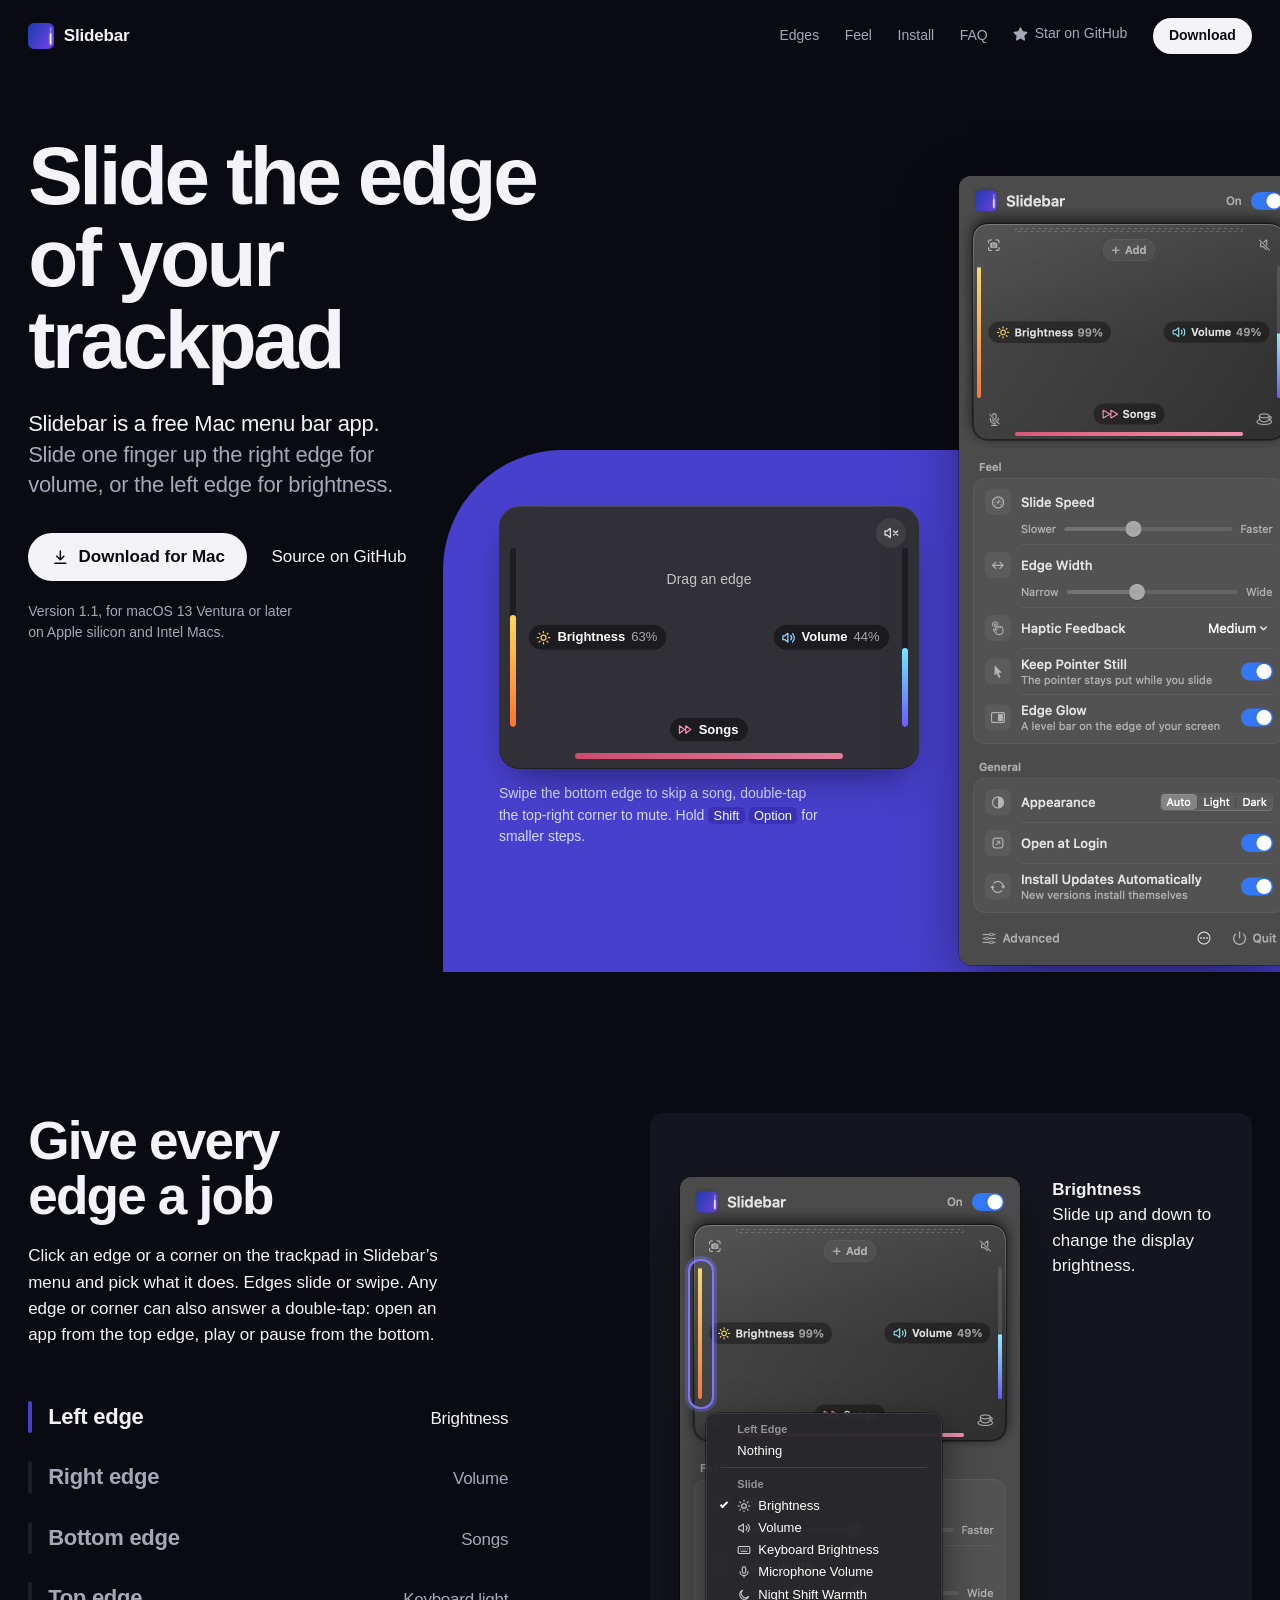
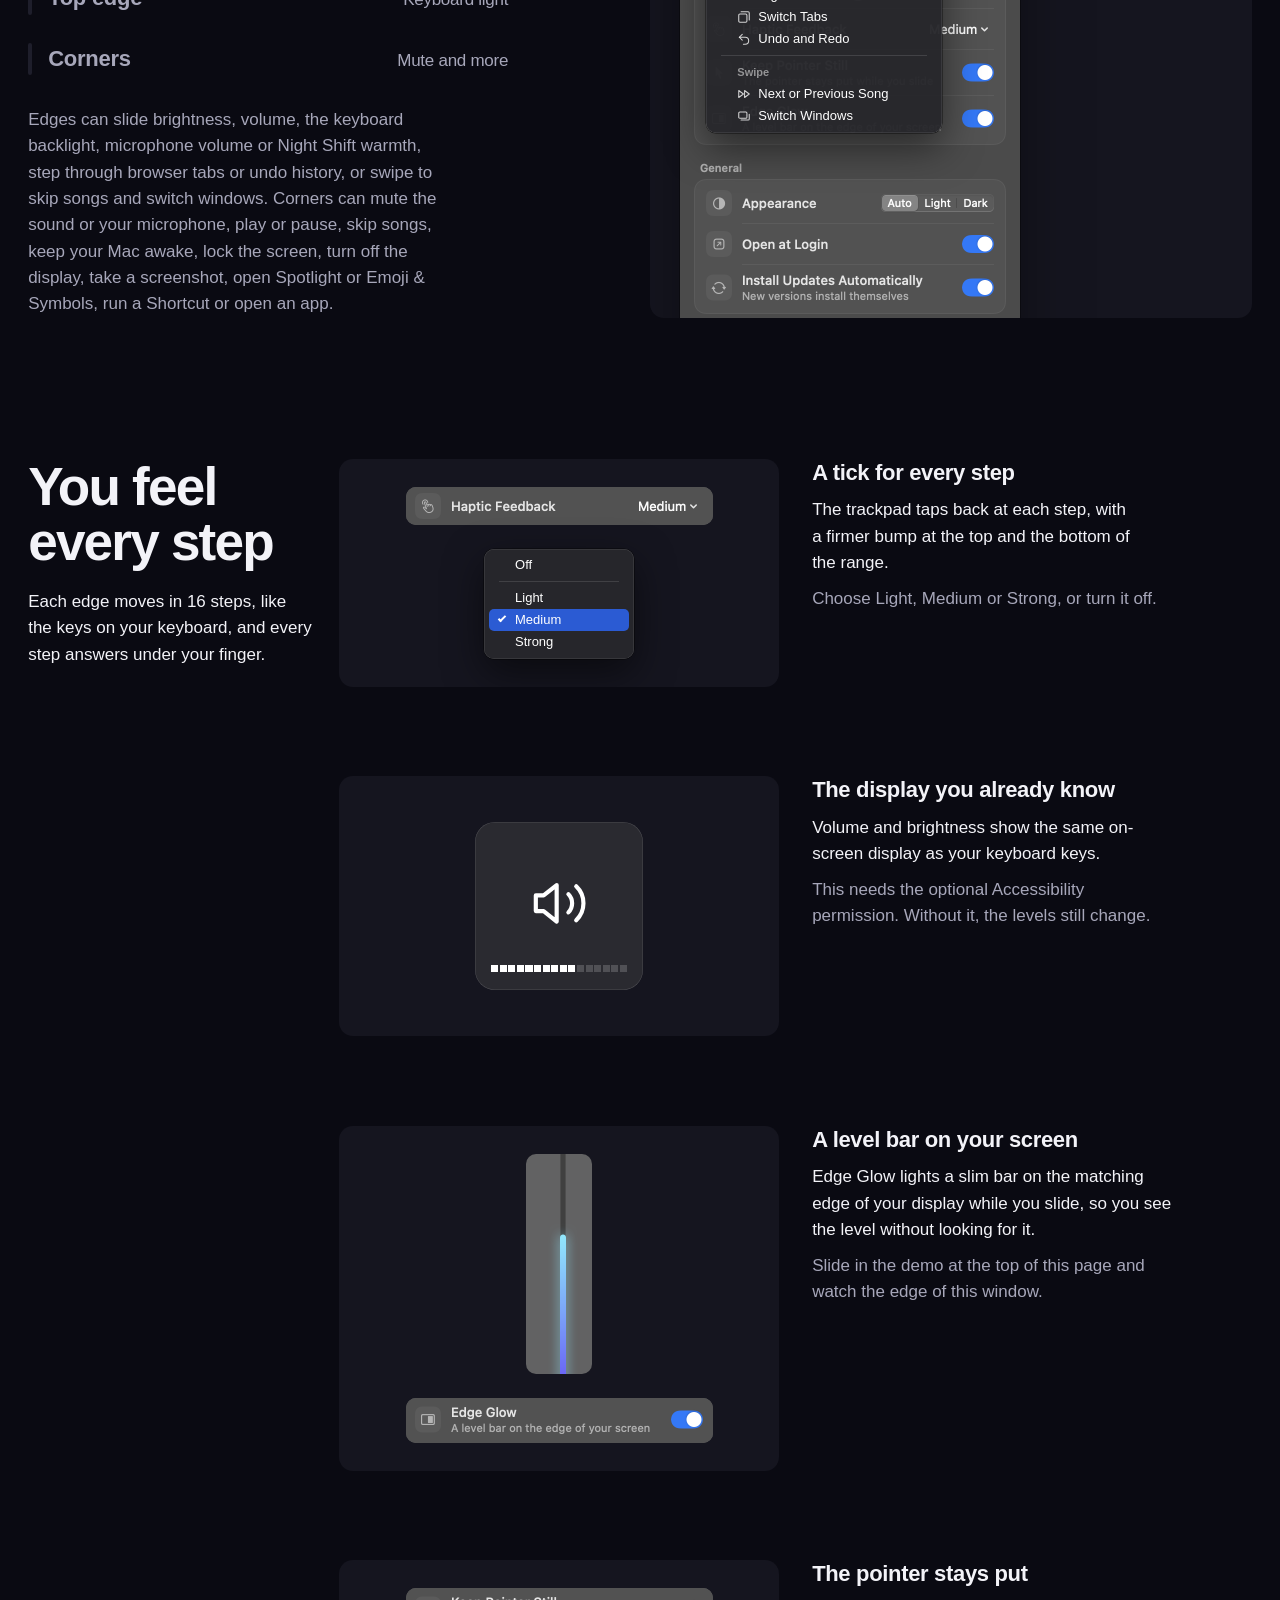
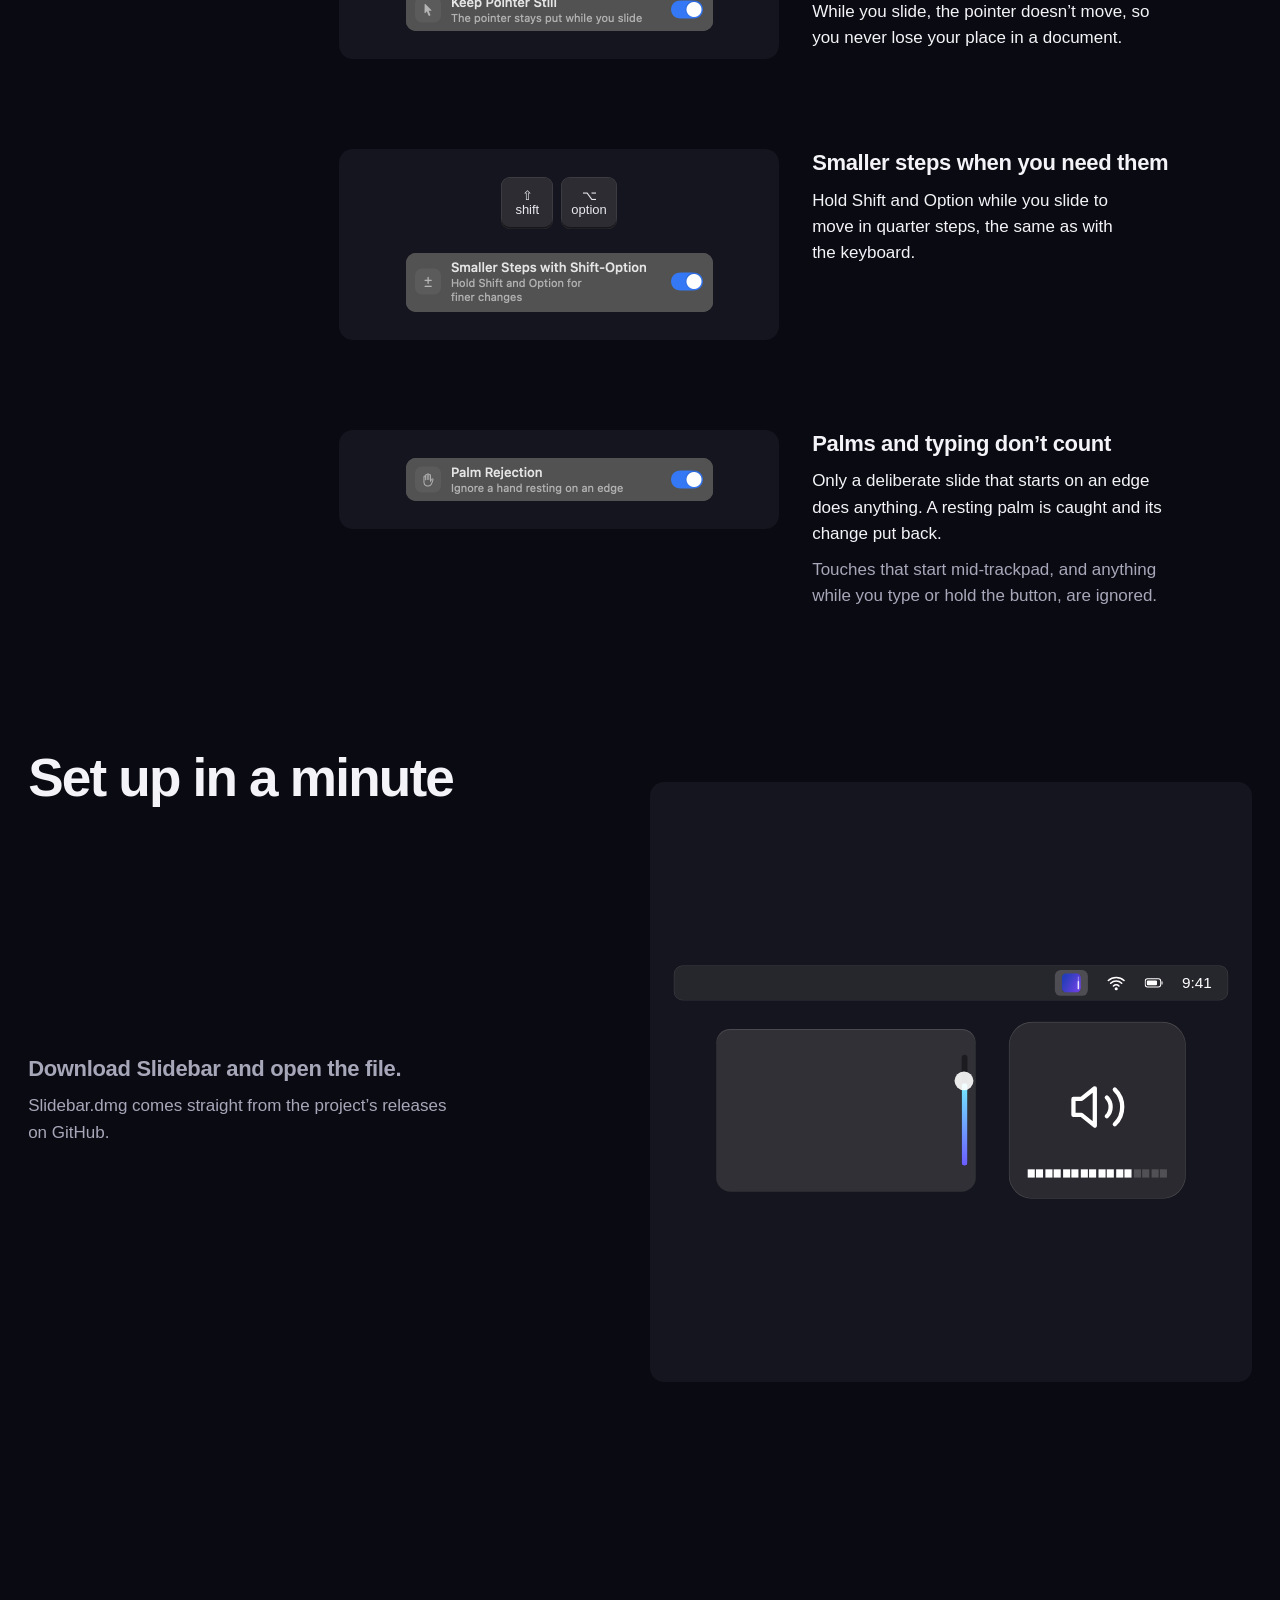
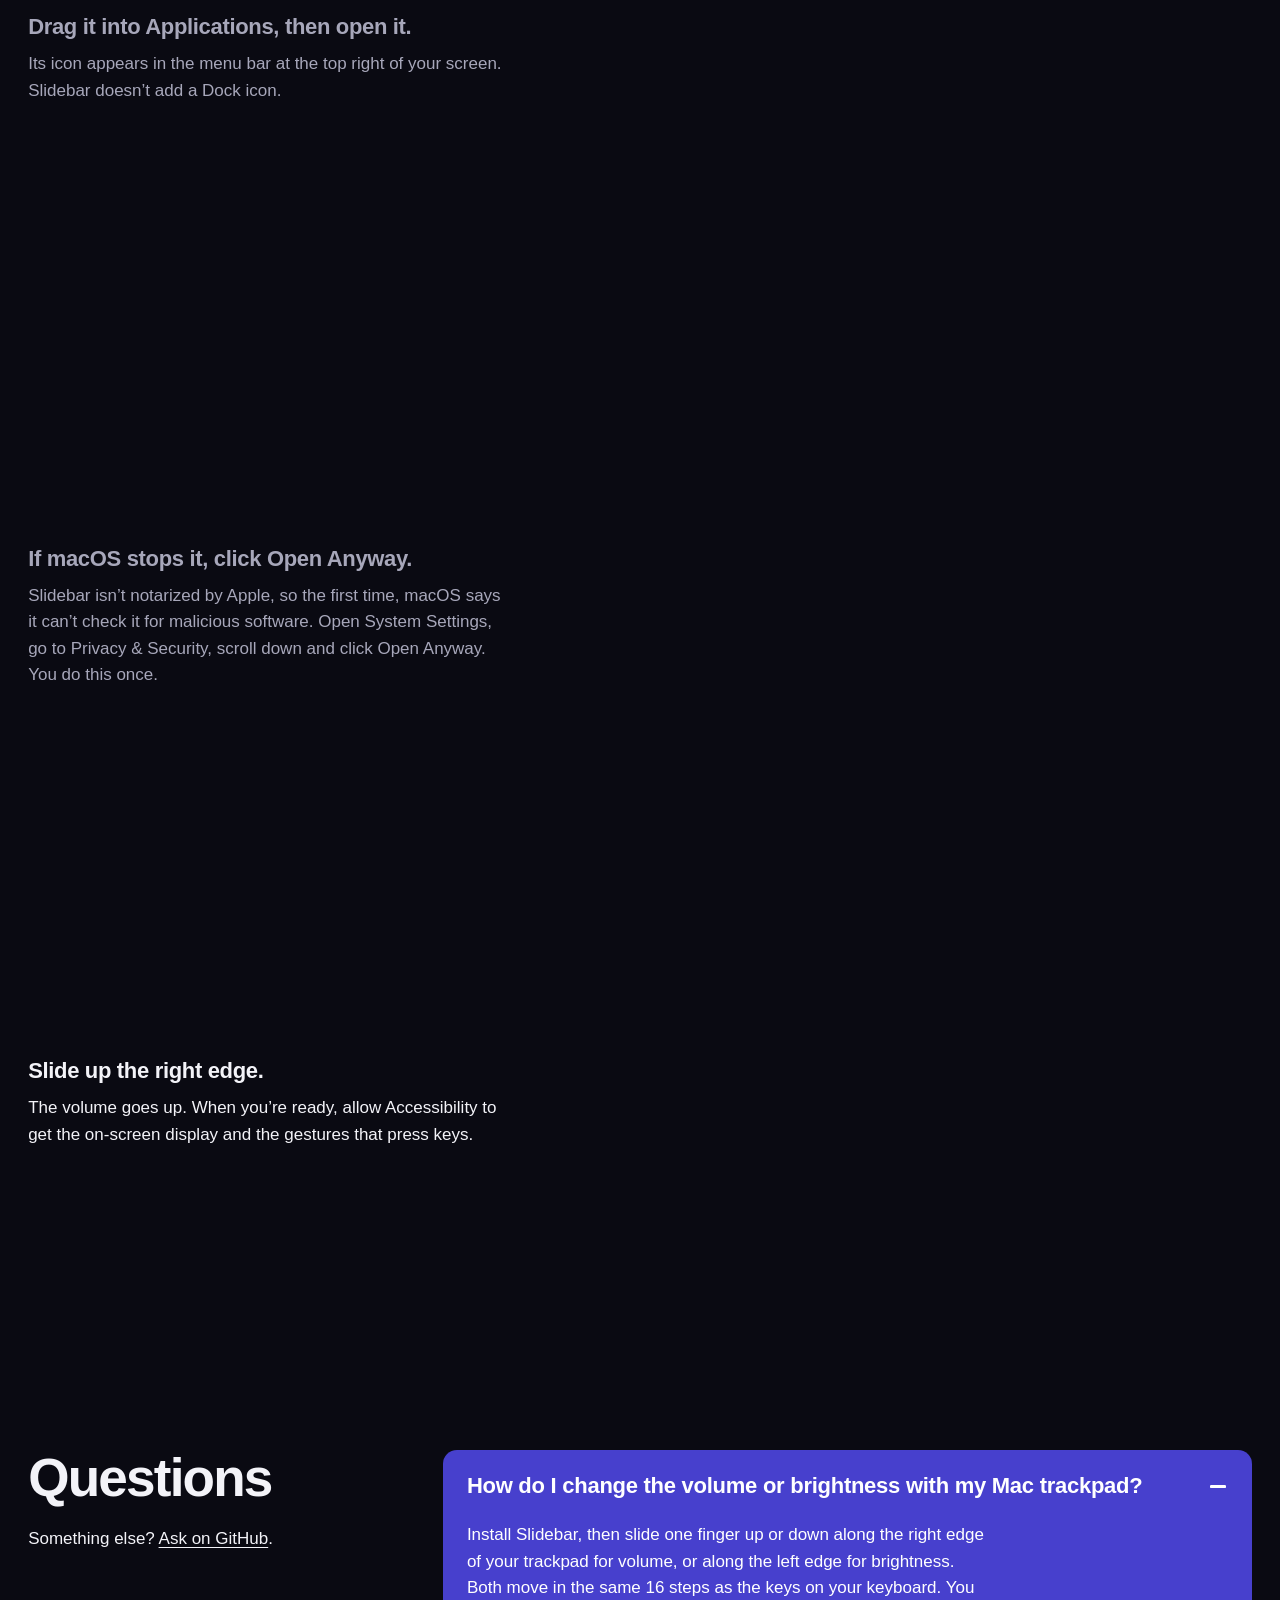
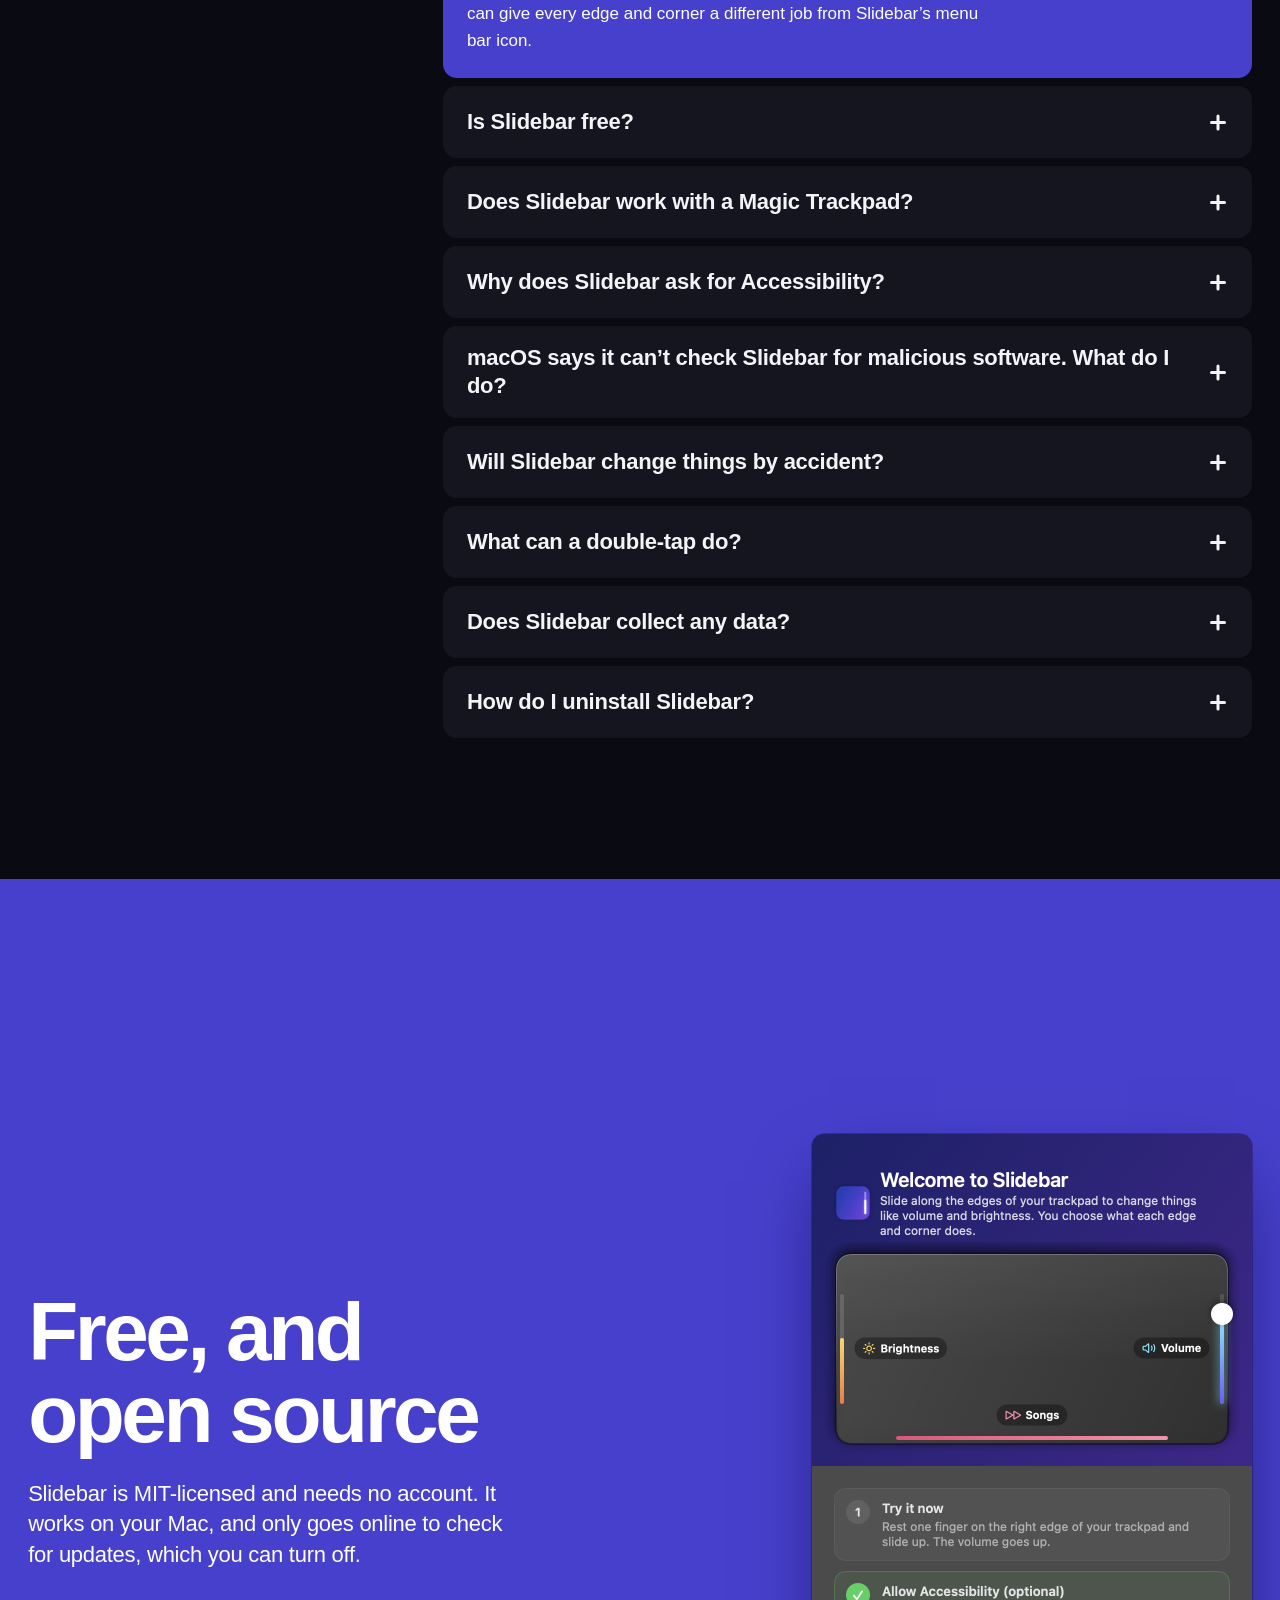
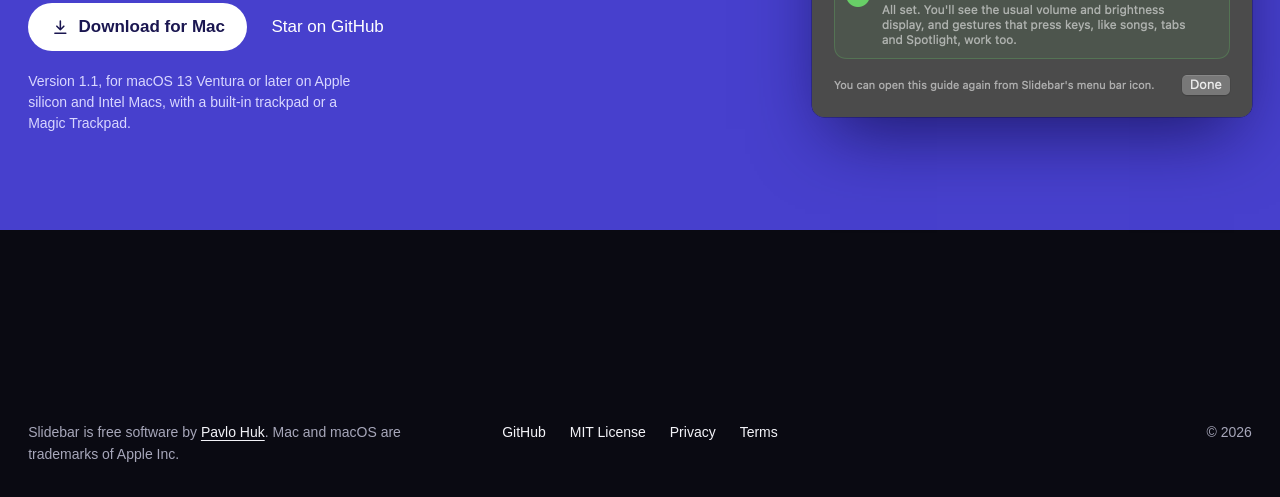
==== commit 06f42196: "Double-tap any edge, not just corners Every edge can now have a double-tap action on top of its slid" ====
--- a/website/index.html
+++ b/website/index.html
@@ -35,7 +35,7 @@
       "@type": "SoftwareApplication",
       "@id": "https://hukpo.github.io/slidebar/#app",
       "name": "Slidebar",
-      "description": "A free, open-source Mac menu bar app that turns the edges of your trackpad into volume and brightness sliders, with corner double-taps, edge swipes and haptic feedback.",
+      "description": "A free, open-source Mac menu bar app that turns the edges of your trackpad into volume and brightness sliders, with double-taps on any edge or corner, edge swipes and haptic feedback.",
       "applicationCategory": "UtilitiesApplication",
       "operatingSystem": "macOS 13 Ventura or later",
       "softwareVersion": "1.1",
@@ -73,8 +73,8 @@
           "acceptedAnswer": { "@type": "Answer", "text": "Slidebar isn’t notarized by Apple, so macOS shows this warning the first time you open it. Open System Settings, choose Privacy & Security, scroll down and click Open Anyway next to Slidebar. You only need to do this once. The source code is on GitHub if you’d like to read it or build the app yourself." } },
         { "@type": "Question", "name": "Will Slidebar change things by accident?",
           "acceptedAnswer": { "@type": "Answer", "text": "It only responds to a deliberate slide that starts on an edge. Touches that start in the middle of the trackpad are ignored, and so is anything while you type or hold the trackpad button down. If a resting palm moves a slider, Slidebar notices and puts the level back." } },
-        { "@type": "Question", "name": "What can the corners do?",
-          "acceptedAnswer": { "@type": "Answer", "text": "Double-tap a corner to mute the sound or your microphone, play or pause, skip songs, keep your Mac awake, lock the screen, turn off the display, take a screenshot, open Spotlight or Emoji & Symbols, run one of your Shortcuts or open an app." } },
+        { "@type": "Question", "name": "What can a double-tap do?",
+          "acceptedAnswer": { "@type": "Answer", "text": "Double-tap a corner, or any edge on top of its slider, to mute the sound or your microphone, play or pause, skip songs, keep your Mac awake, lock the screen, turn off the display, take a screenshot, open Spotlight or Emoji & Symbols, run one of your Shortcuts or open an app." } },
         { "@type": "Question", "name": "Does Slidebar collect any data?",
           "acceptedAnswer": { "@type": "Answer", "text": "No. Touches are handled in memory on your Mac and never leave it. The only time Slidebar goes online is an optional check for updates, which asks for one small file and sends nothing about you." } },
         { "@type": "Question", "name": "How do I uninstall Slidebar?",
@@ -540,7 +540,7 @@
     <div class="wrap grid">
       <div class="edges-copy">
         <h2 class="head" id="edges-title" data-reveal>Give every edge a job</h2>
-        <p data-reveal style="--i:1">Click an edge or a corner on the trackpad in Slidebar’s menu and pick what it does. Edges slide or swipe. Corners answer a double-tap.</p>
+        <p data-reveal style="--i:1">Click an edge or a corner on the trackpad in Slidebar’s menu and pick what it does. Edges slide or swipe. Any edge or corner can also answer a double-tap: open an app from the top edge, play or pause from the bottom.</p>
         <div class="spots" role="group" aria-label="Choose an edge or corner" data-reveal style="--i:2">
           <button type="button" data-spot="left" aria-pressed="true" aria-controls="spotMenu">Left edge <span>Brightness</span></button>
           <button type="button" data-spot="right" aria-pressed="false" aria-controls="spotMenu">Right edge <span>Volume</span></button>
@@ -661,7 +661,7 @@
         <details name="faq" data-reveal style="--i:3"><summary>Why does Slidebar ask for Accessibility?</summary><p>It’s optional. Without it, Slidebar still changes volume and brightness directly. Allowing Accessibility adds the usual on-screen volume and brightness display, and the gestures that press keys for you, like skipping songs, switching tabs and opening Spotlight. Slidebar doesn’t read your screen or what you type.</p></details>
         <details name="faq" data-reveal style="--i:4"><summary>macOS says it can’t check Slidebar for malicious software. What do I do?</summary><p>Slidebar isn’t notarized by Apple, so macOS shows this warning the first time you open it. Open System Settings, choose Privacy &amp; Security, scroll down and click Open Anyway next to Slidebar. You only need to do this once. The source code is on GitHub if you’d like to read it or build the app yourself.</p></details>
         <details name="faq" data-reveal style="--i:5"><summary>Will Slidebar change things by accident?</summary><p>It only responds to a deliberate slide that starts on an edge. Touches that start in the middle of the trackpad are ignored, and so is anything while you type or hold the trackpad button down. If a resting palm moves a slider, Slidebar notices and puts the level back.</p></details>
-        <details name="faq" data-reveal style="--i:6"><summary>What can the corners do?</summary><p>Double-tap a corner to mute the sound or your microphone, play or pause, skip songs, keep your Mac awake, lock the screen, turn off the display, take a screenshot, open Spotlight or Emoji &amp; Symbols, run one of your Shortcuts or open an app.</p></details>
+        <details name="faq" data-reveal style="--i:6"><summary>What can a double-tap do?</summary><p>Double-tap a corner, or any edge on top of its slider, to mute the sound or your microphone, play or pause, skip songs, keep your Mac awake, lock the screen, turn off the display, take a screenshot, open Spotlight or Emoji &amp; Symbols, run one of your Shortcuts or open an app.</p></details>
         <details name="faq" data-reveal style="--i:7"><summary>Does Slidebar collect any data?</summary><p>No. Touches are handled in memory on your Mac and never leave it. The only time Slidebar goes online is an optional check for updates, which asks for one small file and sends nothing about you.</p></details>
         <details name="faq" data-reveal style="--i:8"><summary>How do I uninstall Slidebar?</summary><p>Choose Quit in Slidebar’s menu, then drag Slidebar from your Applications folder to the Trash. If you allowed Accessibility, you can also remove Slidebar from the list in System Settings, Privacy &amp; Security, Accessibility.</p></details>
       </div>
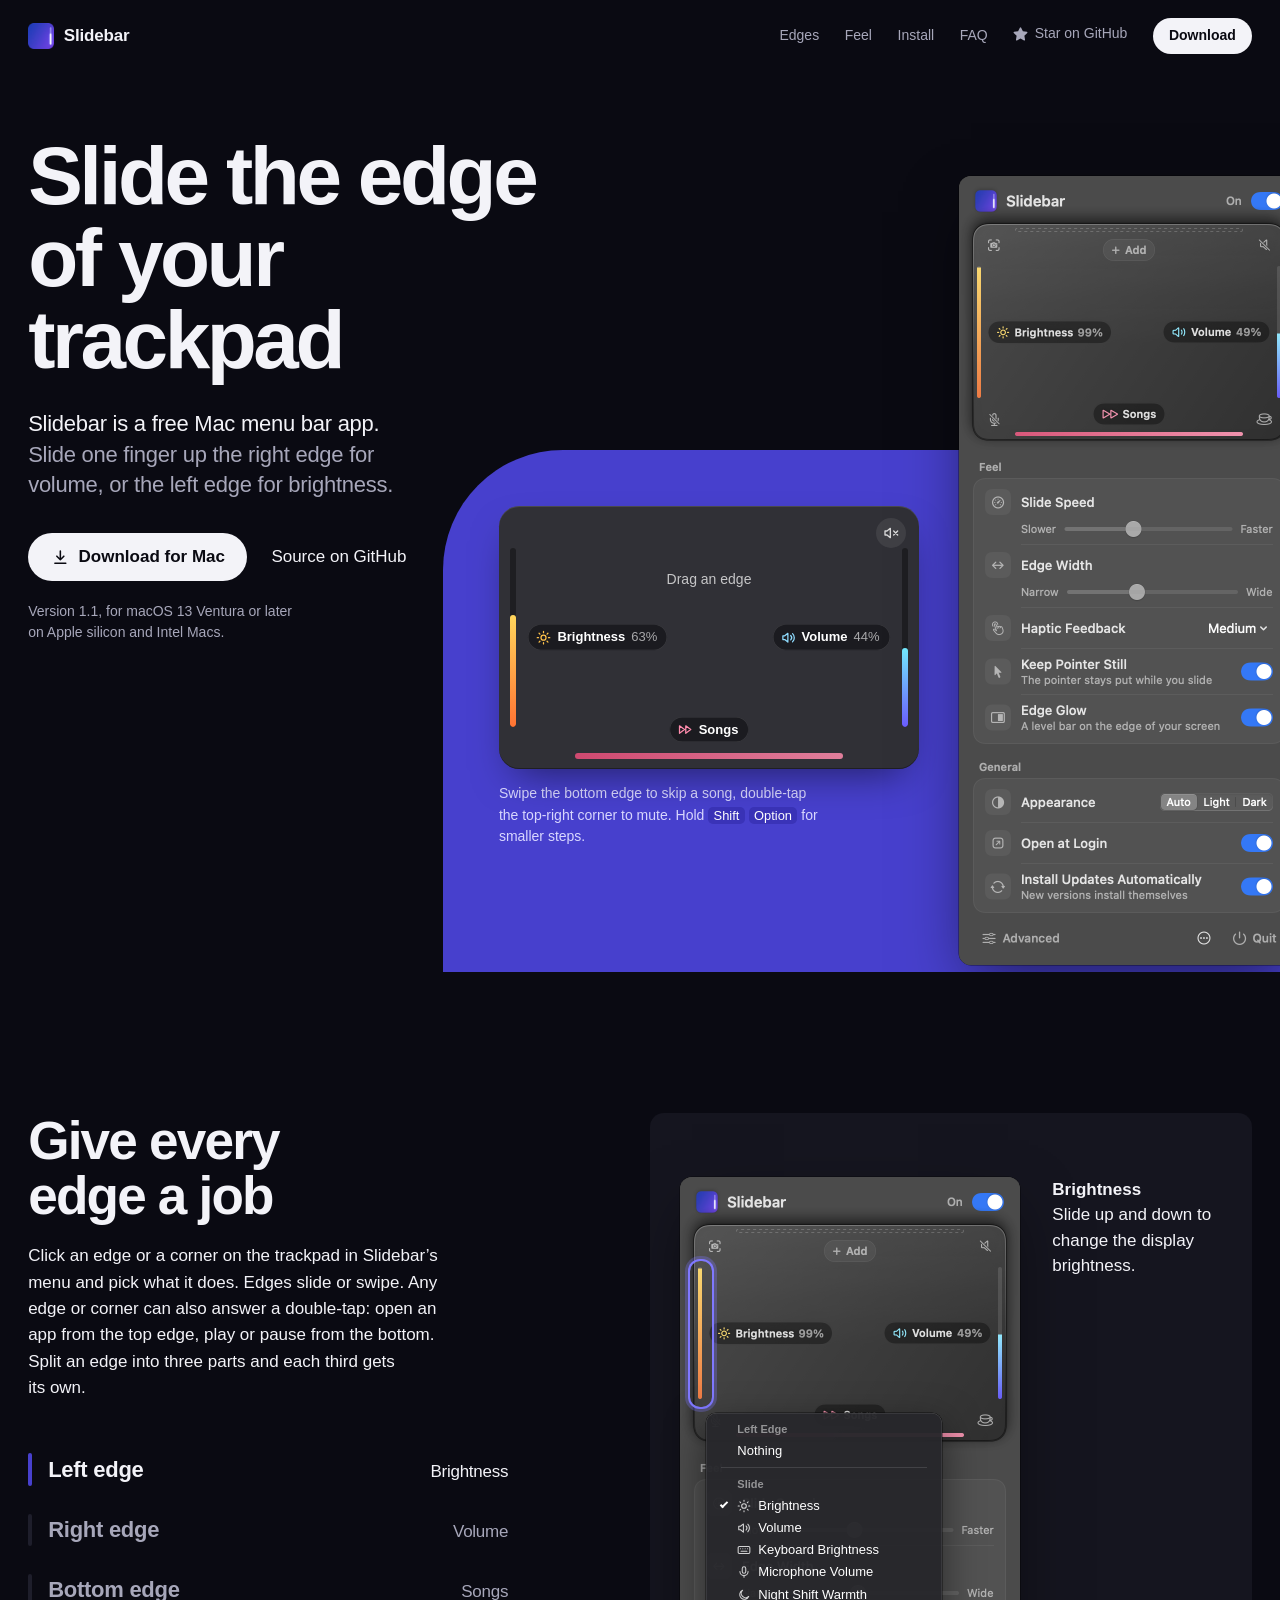
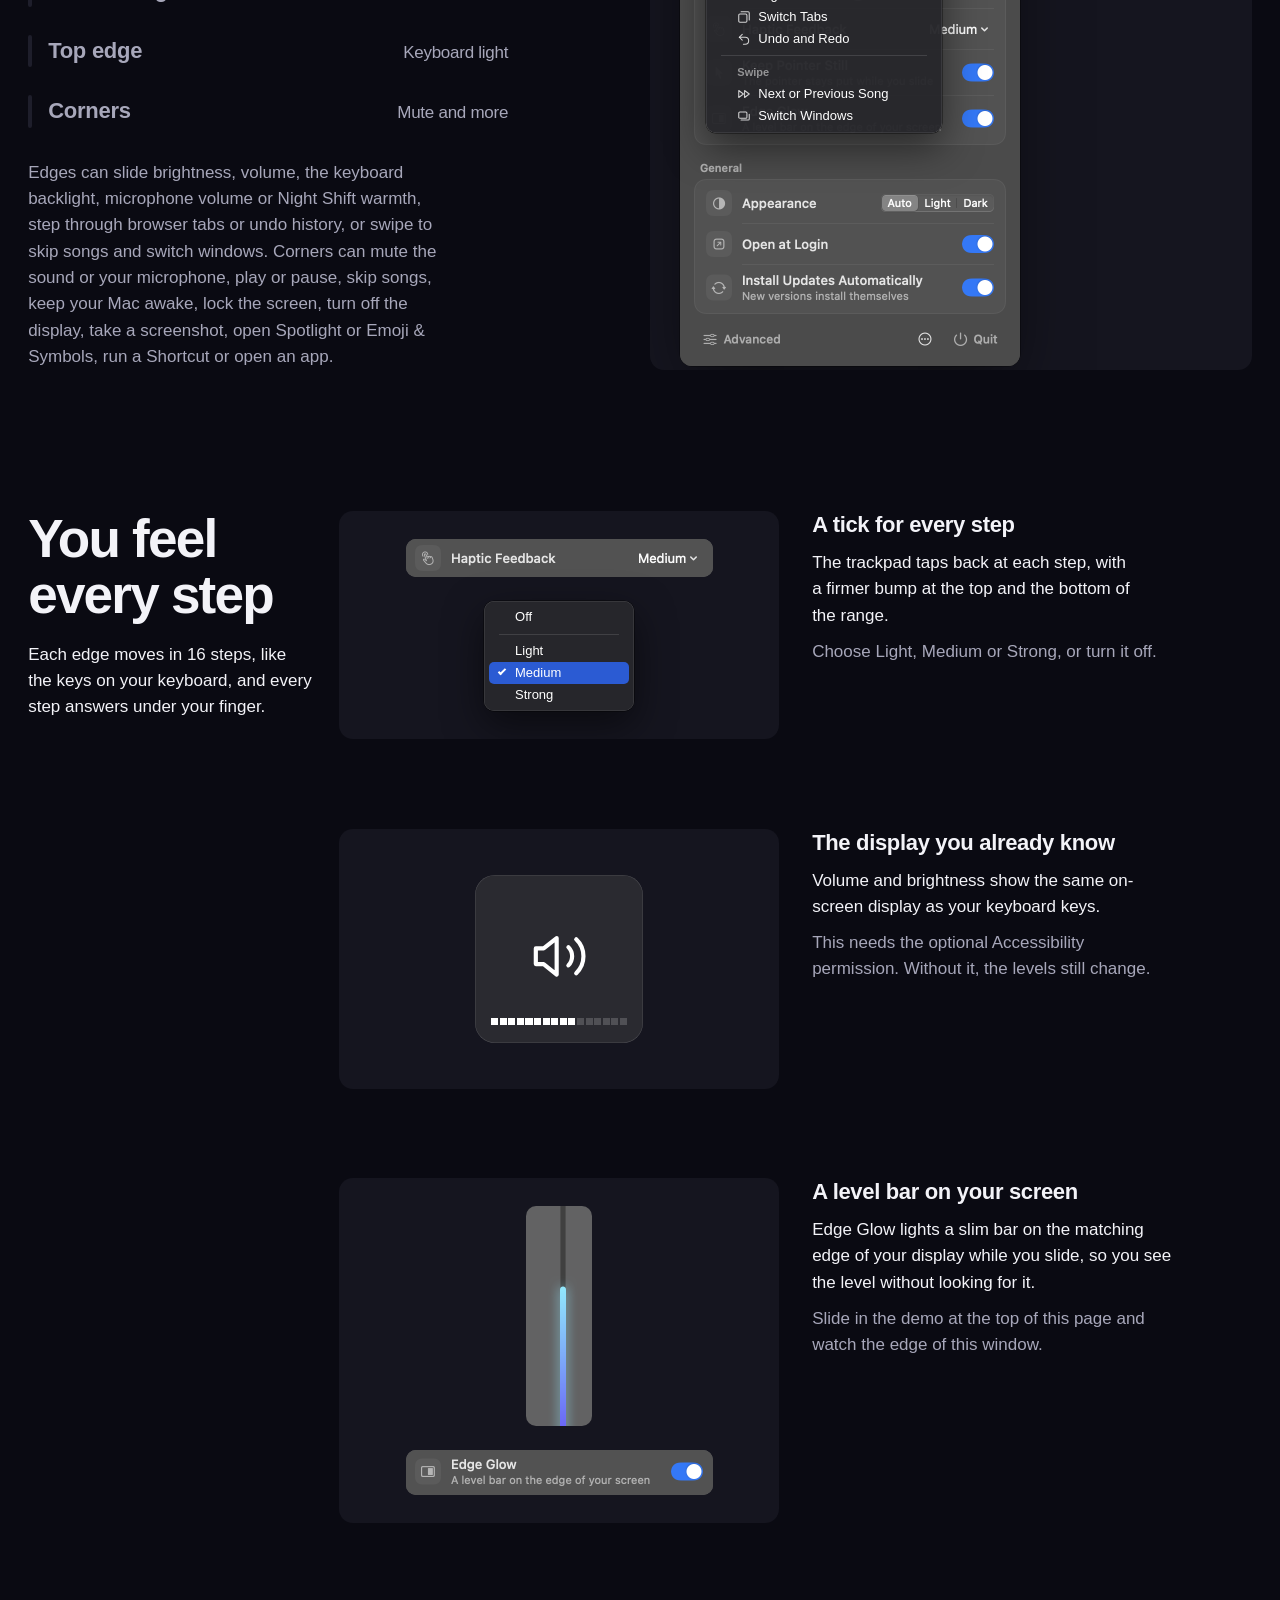
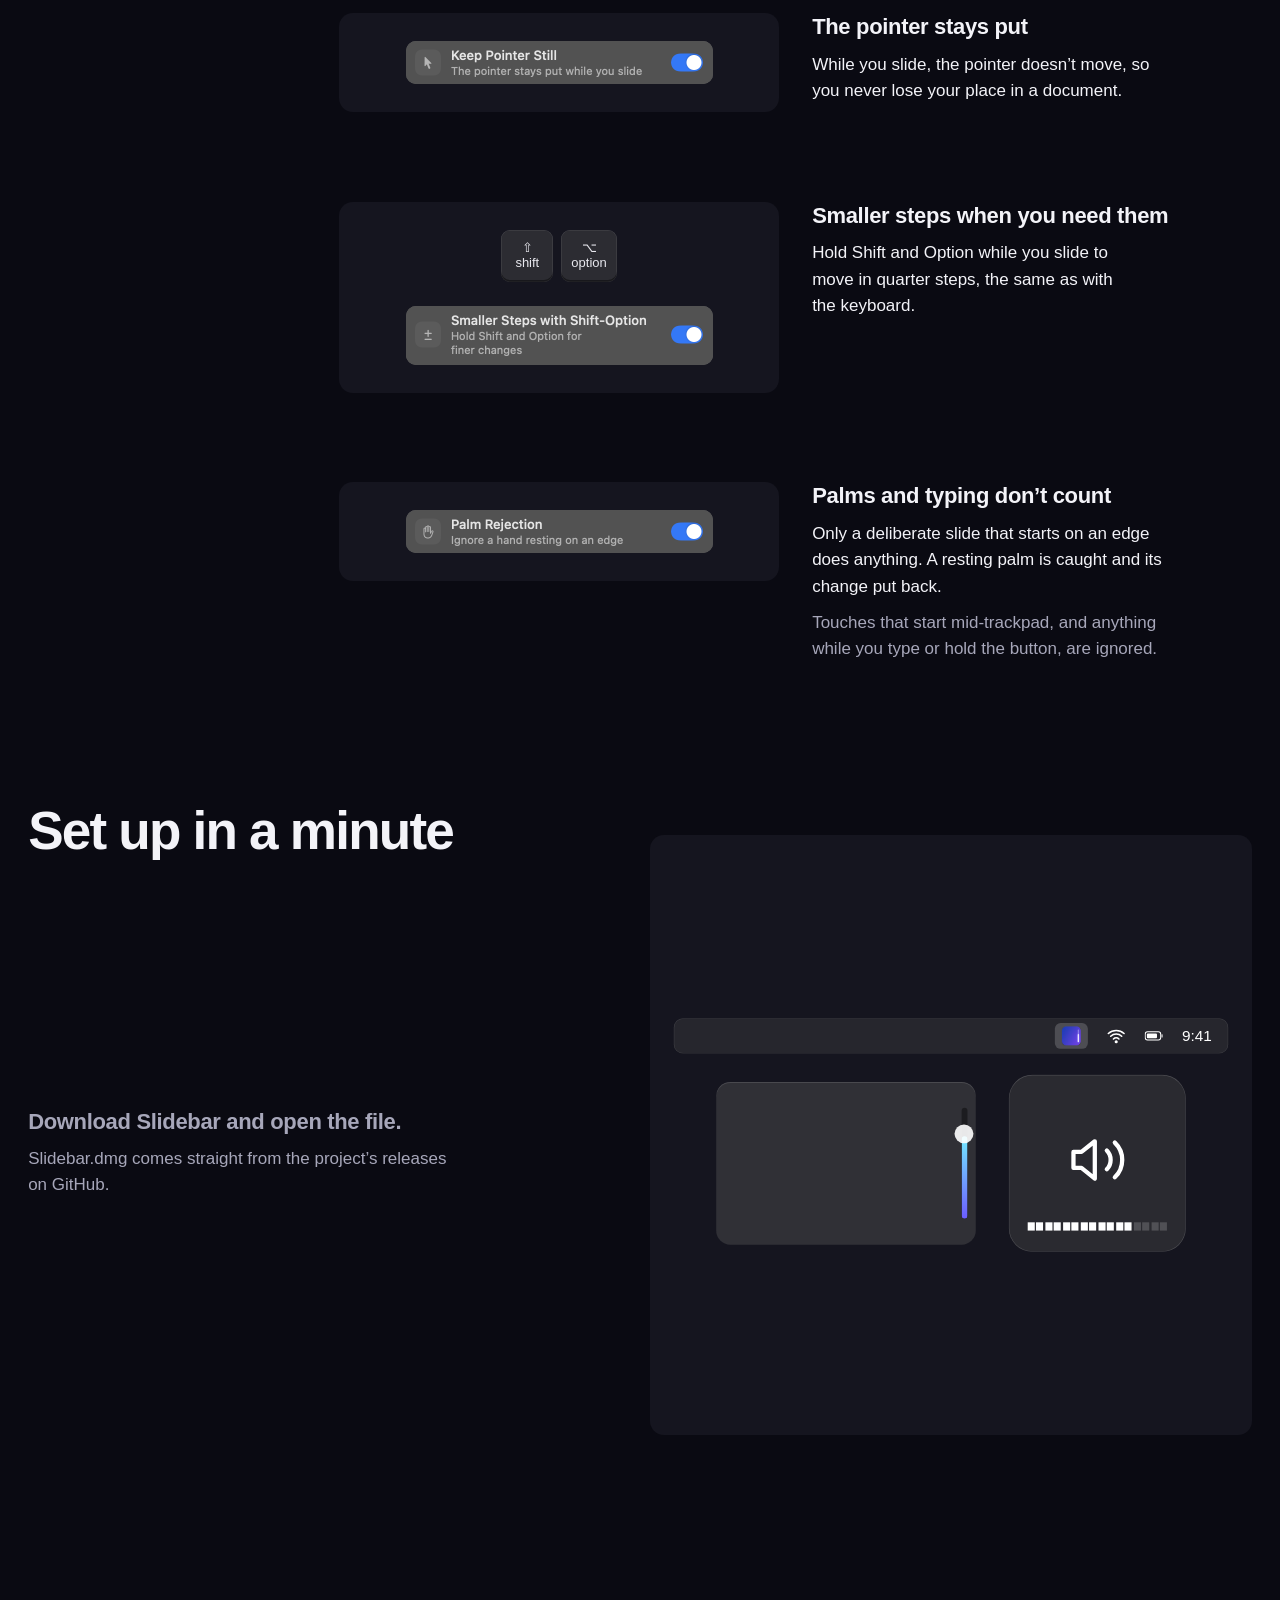
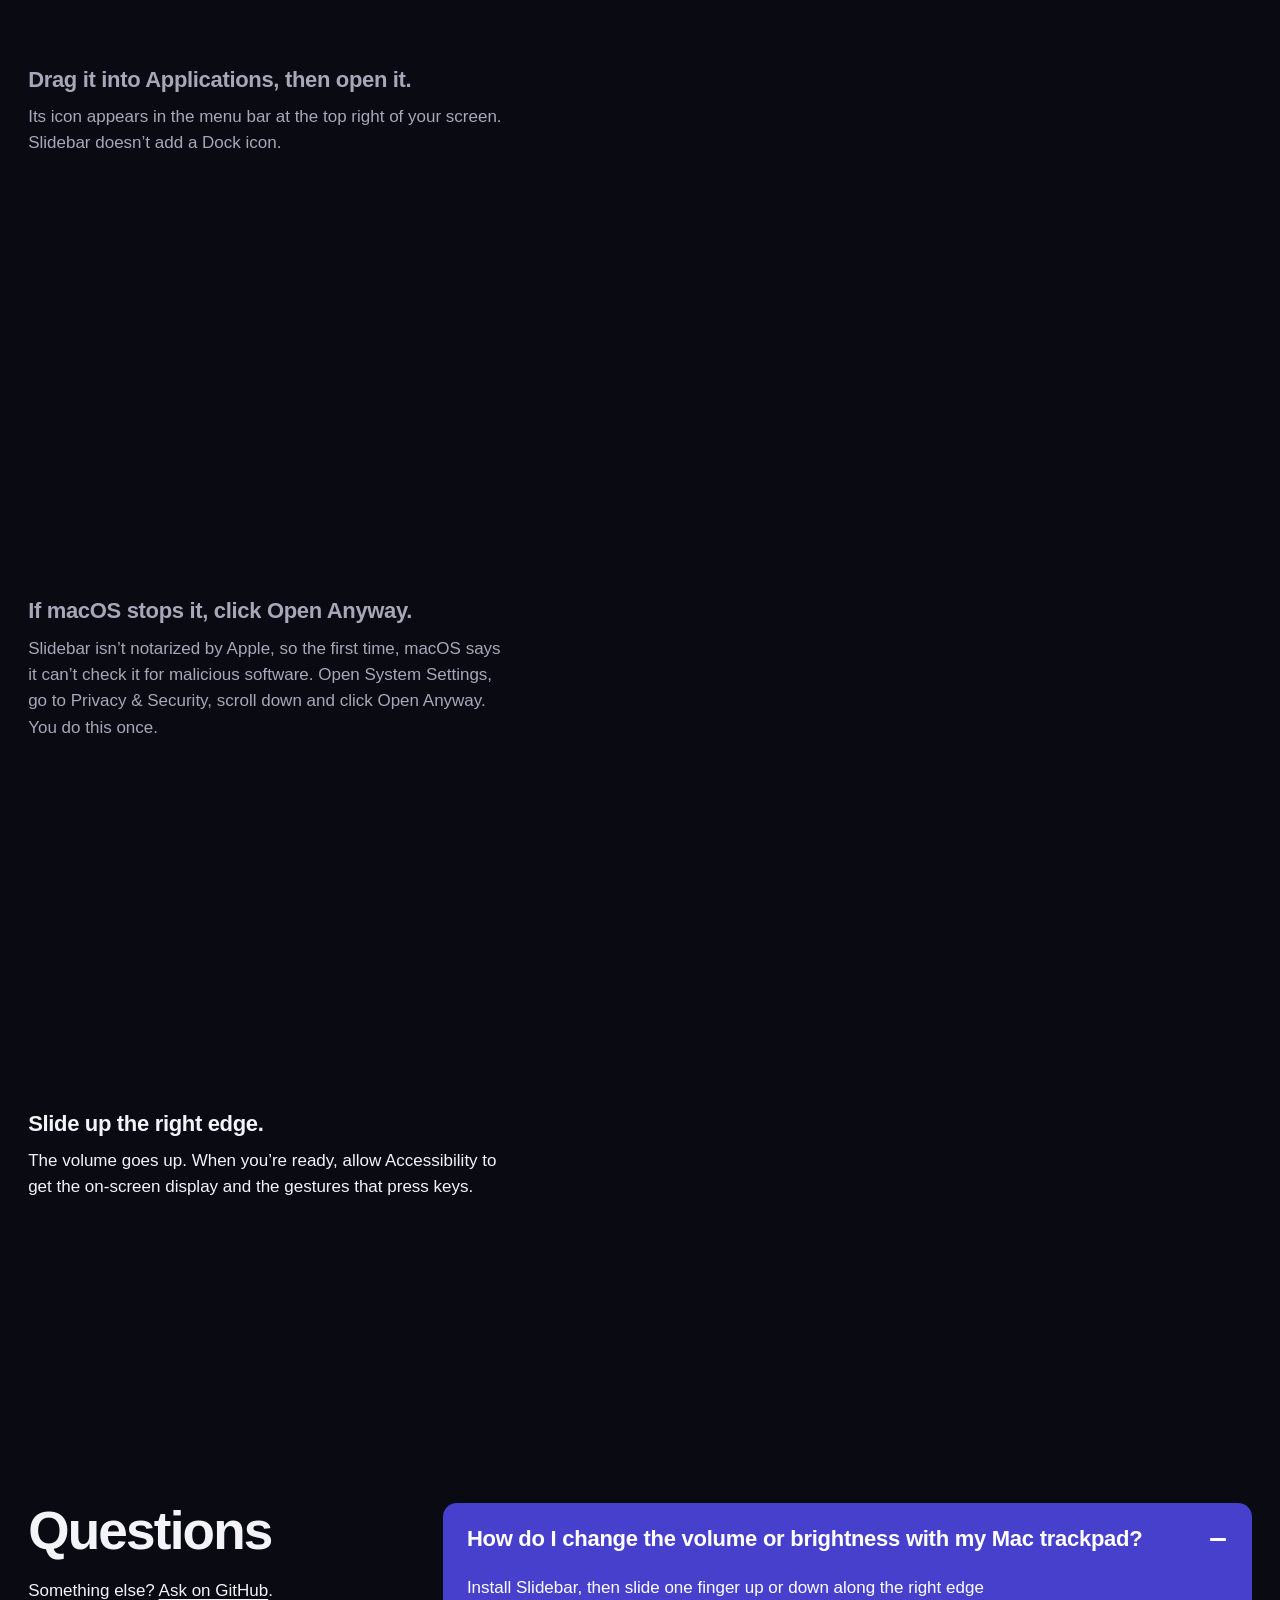
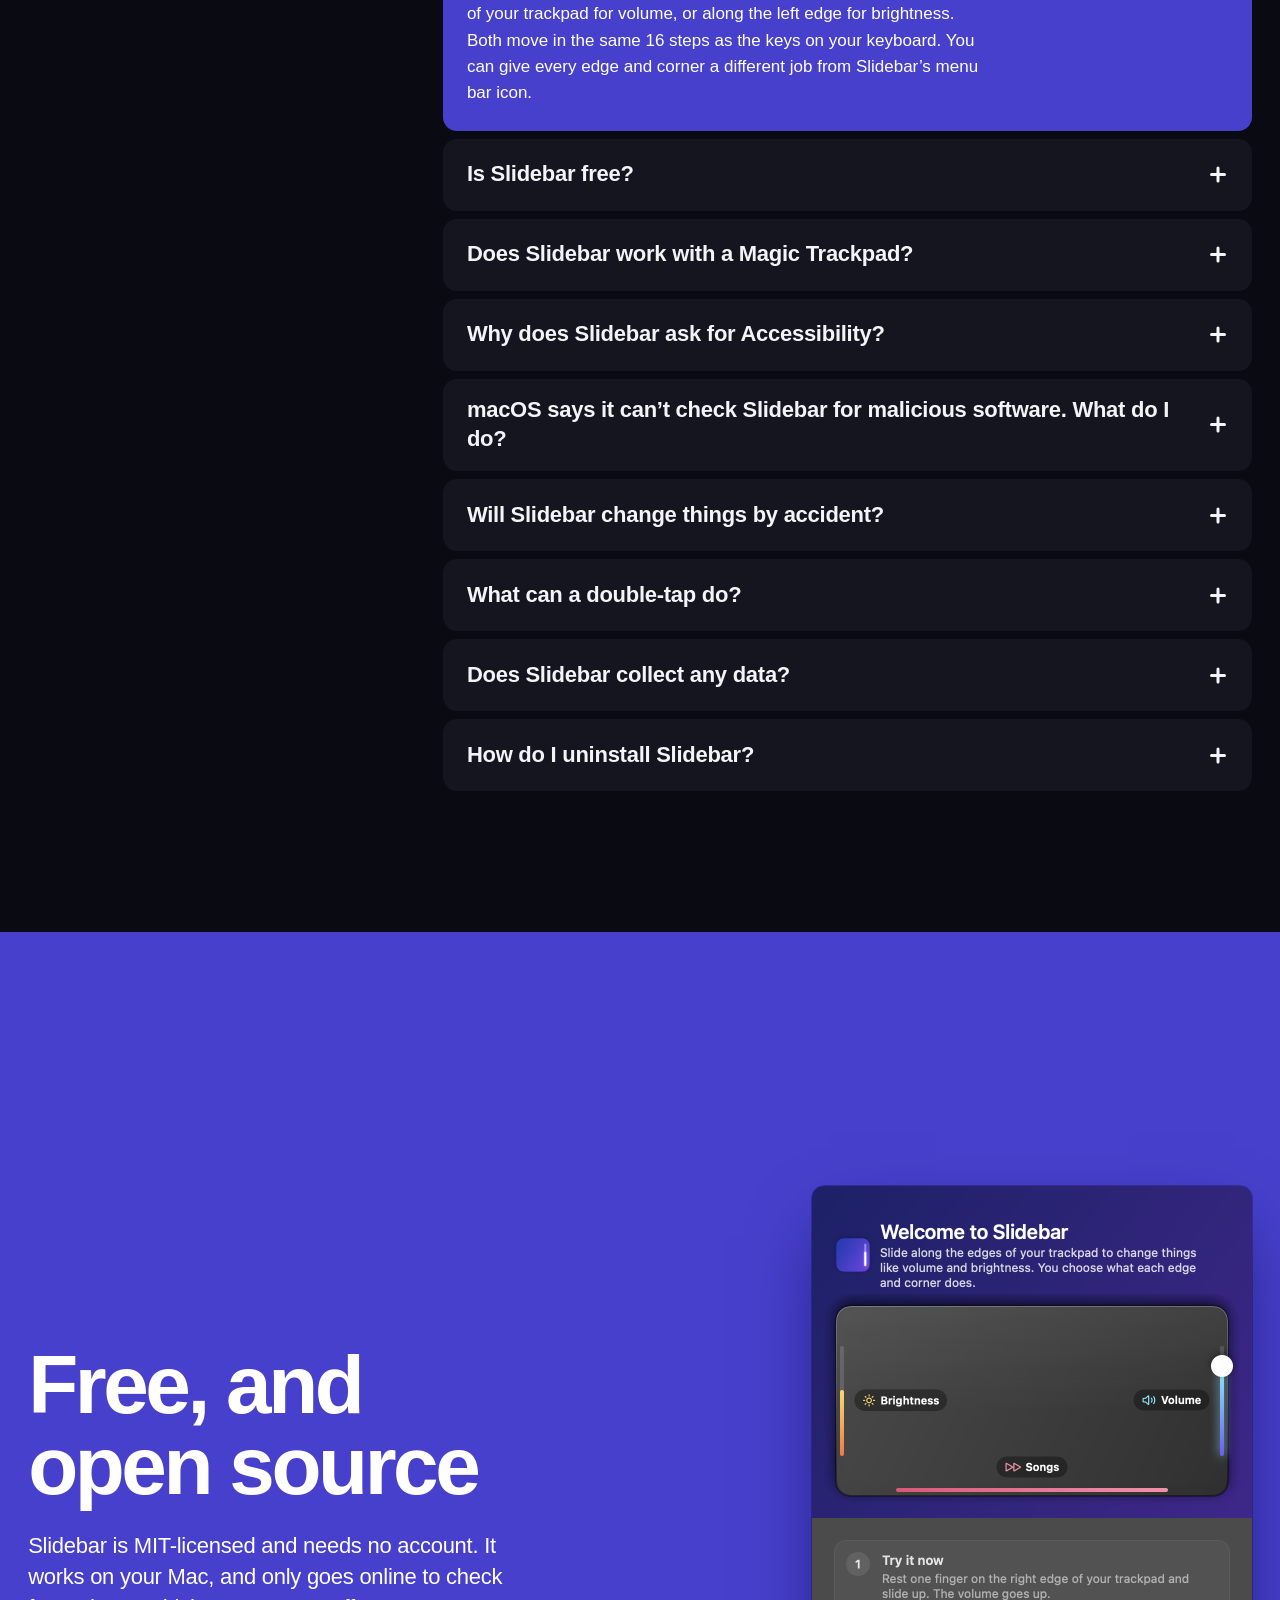
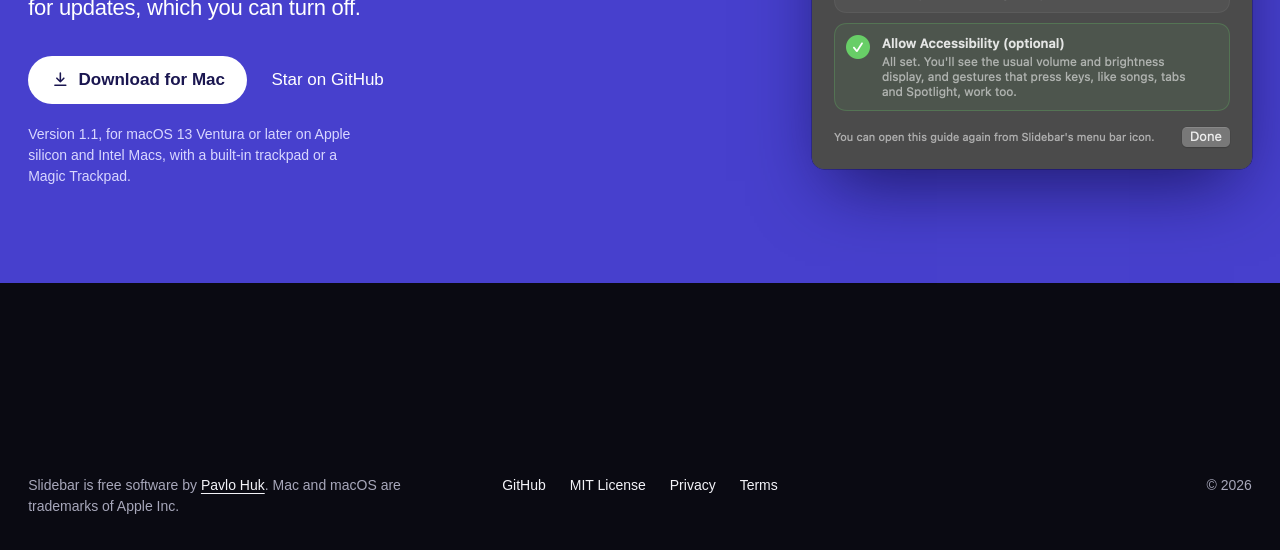
==== commit c7c634b7: "Split an edge into three double-tap parts Any edge's double-tap can now be split into thirds (left, " ====
--- a/website/index.html
+++ b/website/index.html
@@ -540,7 +540,7 @@
     <div class="wrap grid">
       <div class="edges-copy">
         <h2 class="head" id="edges-title" data-reveal>Give every edge a job</h2>
-        <p data-reveal style="--i:1">Click an edge or a corner on the trackpad in Slidebar’s menu and pick what it does. Edges slide or swipe. Any edge or corner can also answer a double-tap: open an app from the top edge, play or pause from the bottom.</p>
+        <p data-reveal style="--i:1">Click an edge or a corner on the trackpad in Slidebar’s menu and pick what it does. Edges slide or swipe. Any edge or corner can also answer a double-tap: open an app from the top edge, play or pause from the bottom. Split an edge into three parts and each third gets its own.</p>
         <div class="spots" role="group" aria-label="Choose an edge or corner" data-reveal style="--i:2">
           <button type="button" data-spot="left" aria-pressed="true" aria-controls="spotMenu">Left edge <span>Brightness</span></button>
           <button type="button" data-spot="right" aria-pressed="false" aria-controls="spotMenu">Right edge <span>Volume</span></button>
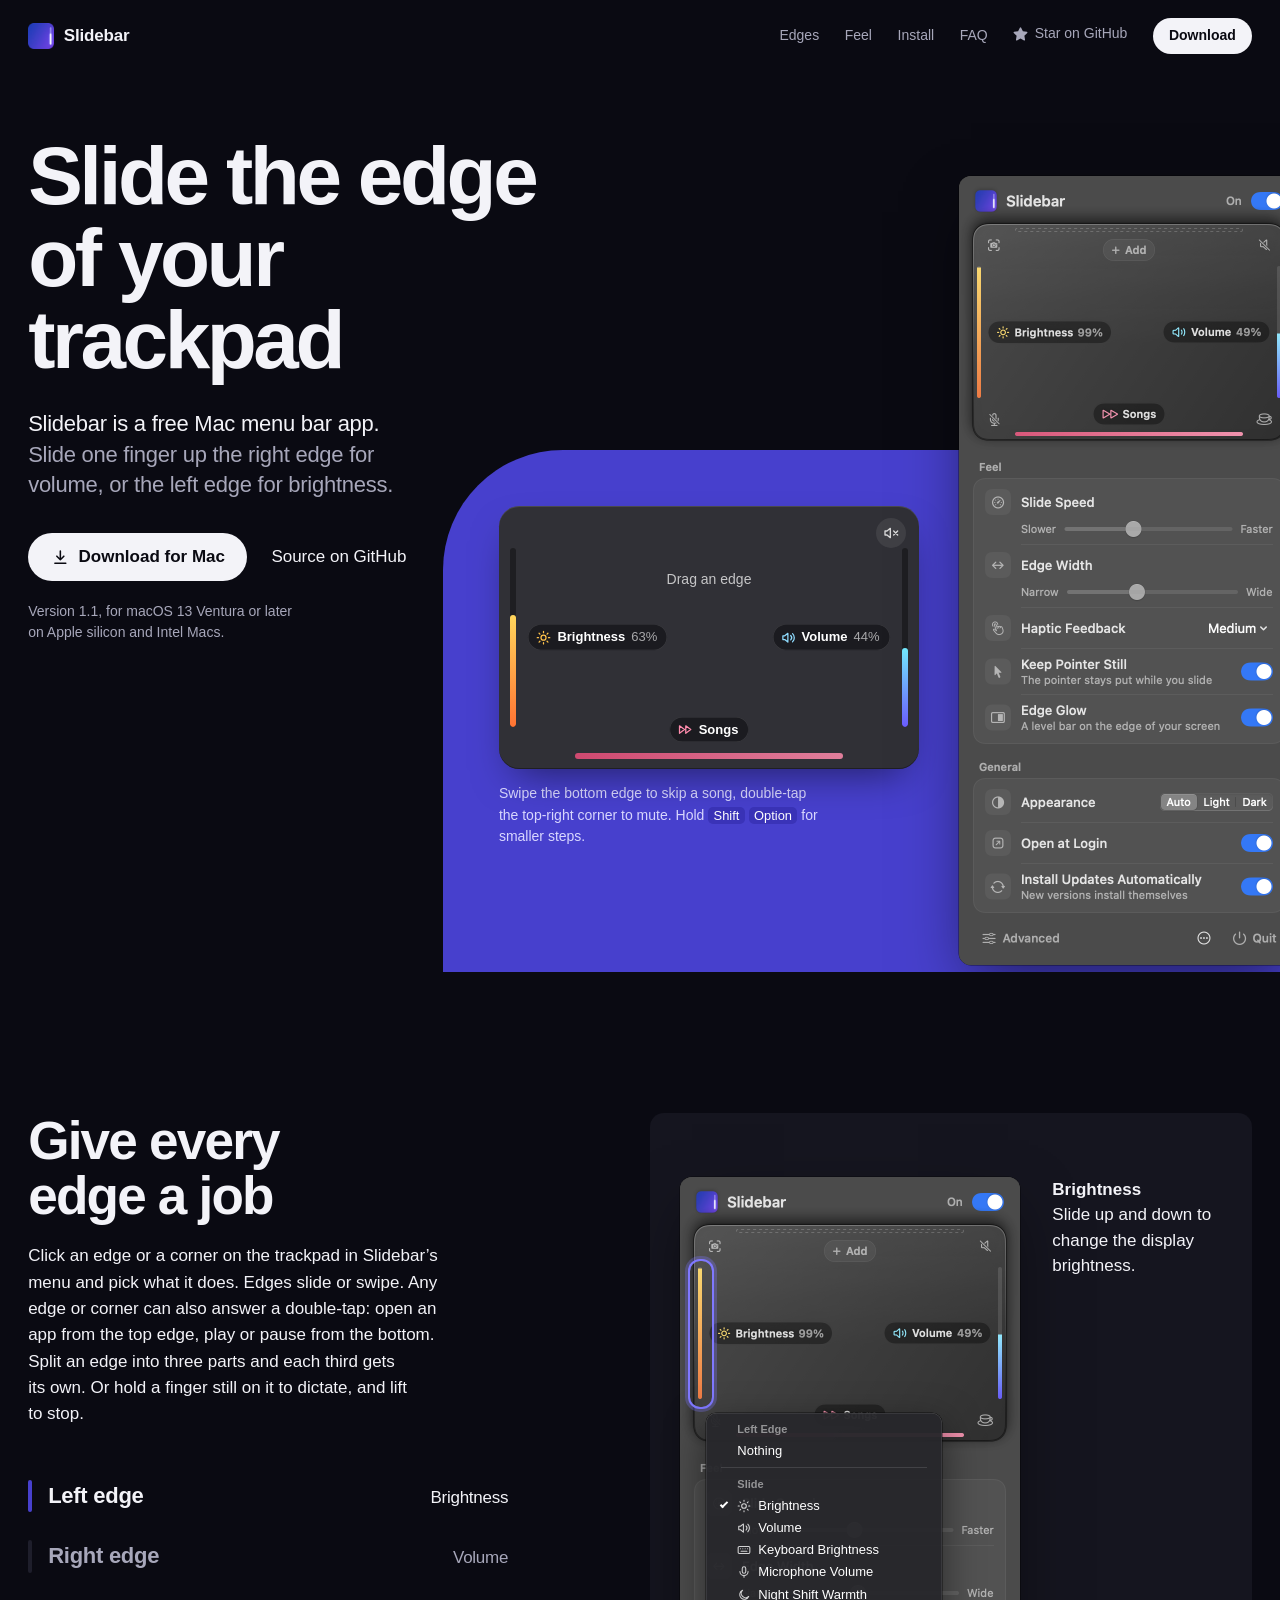
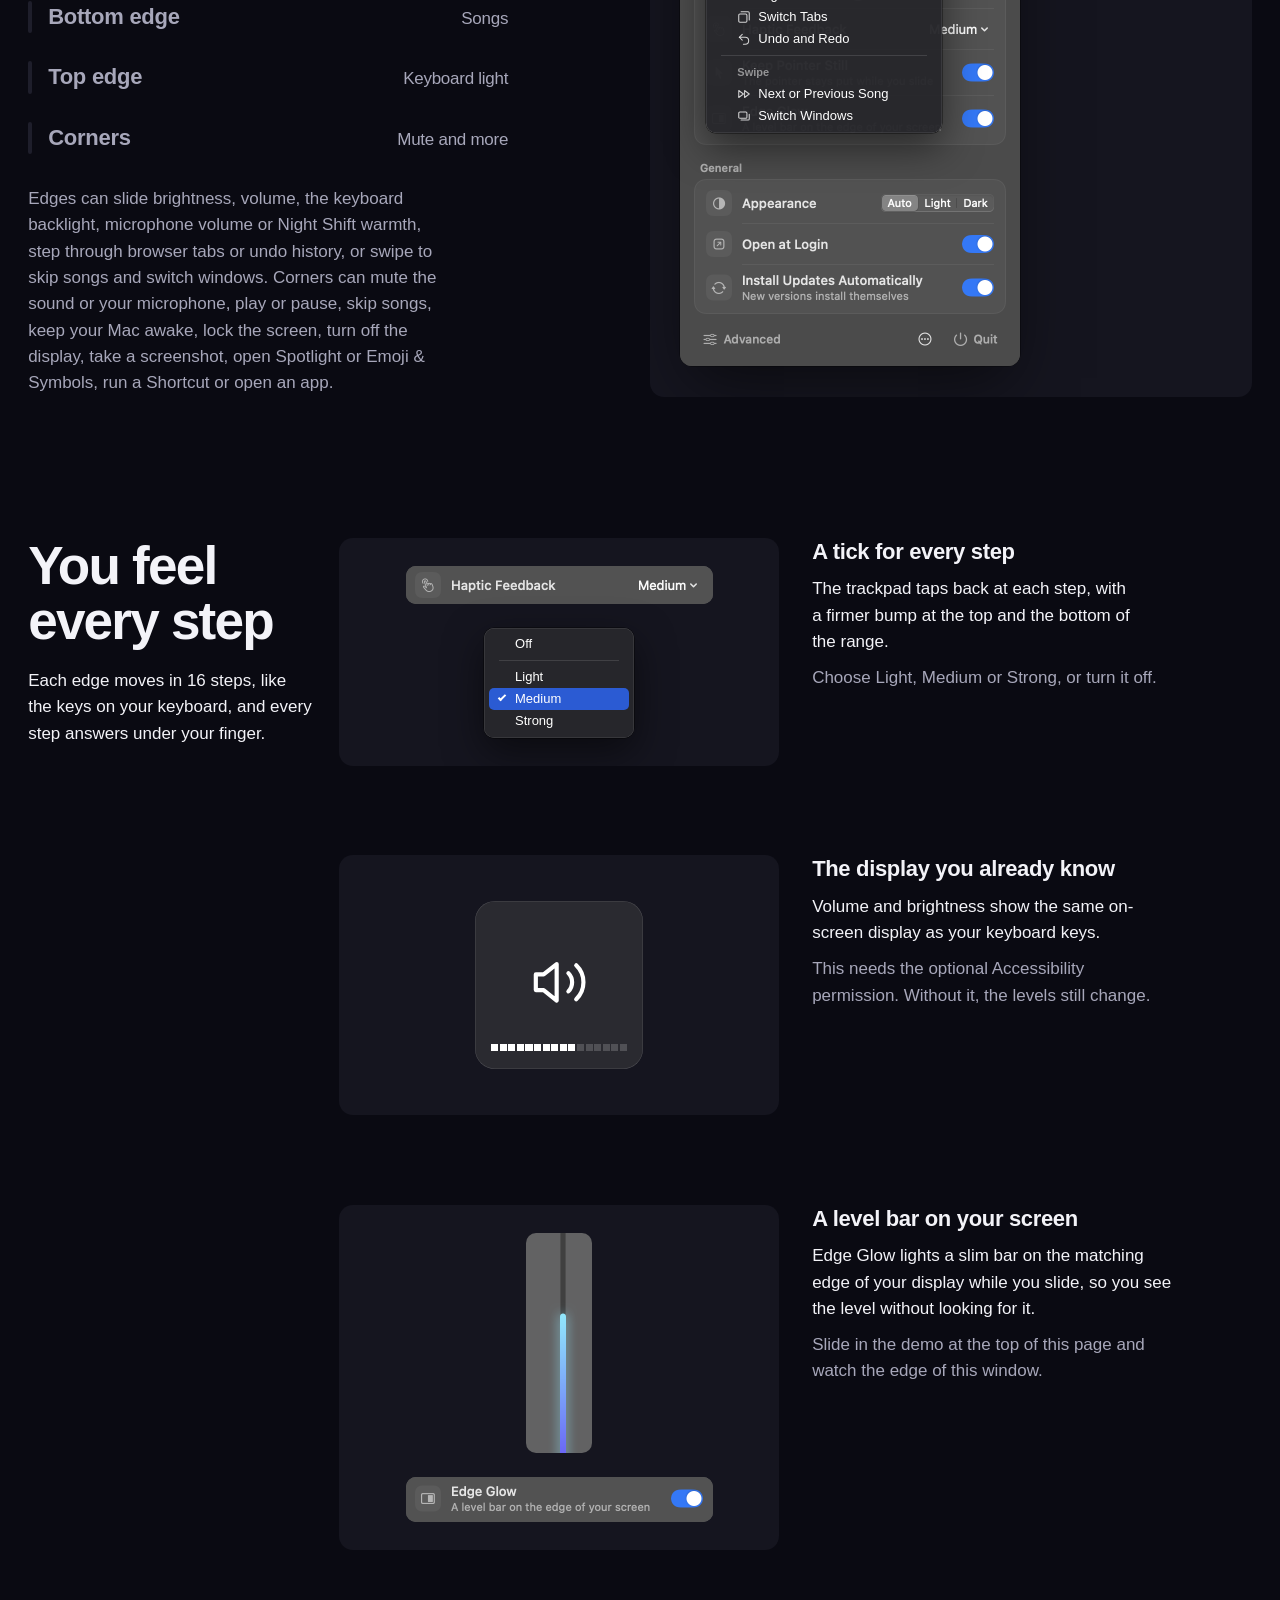
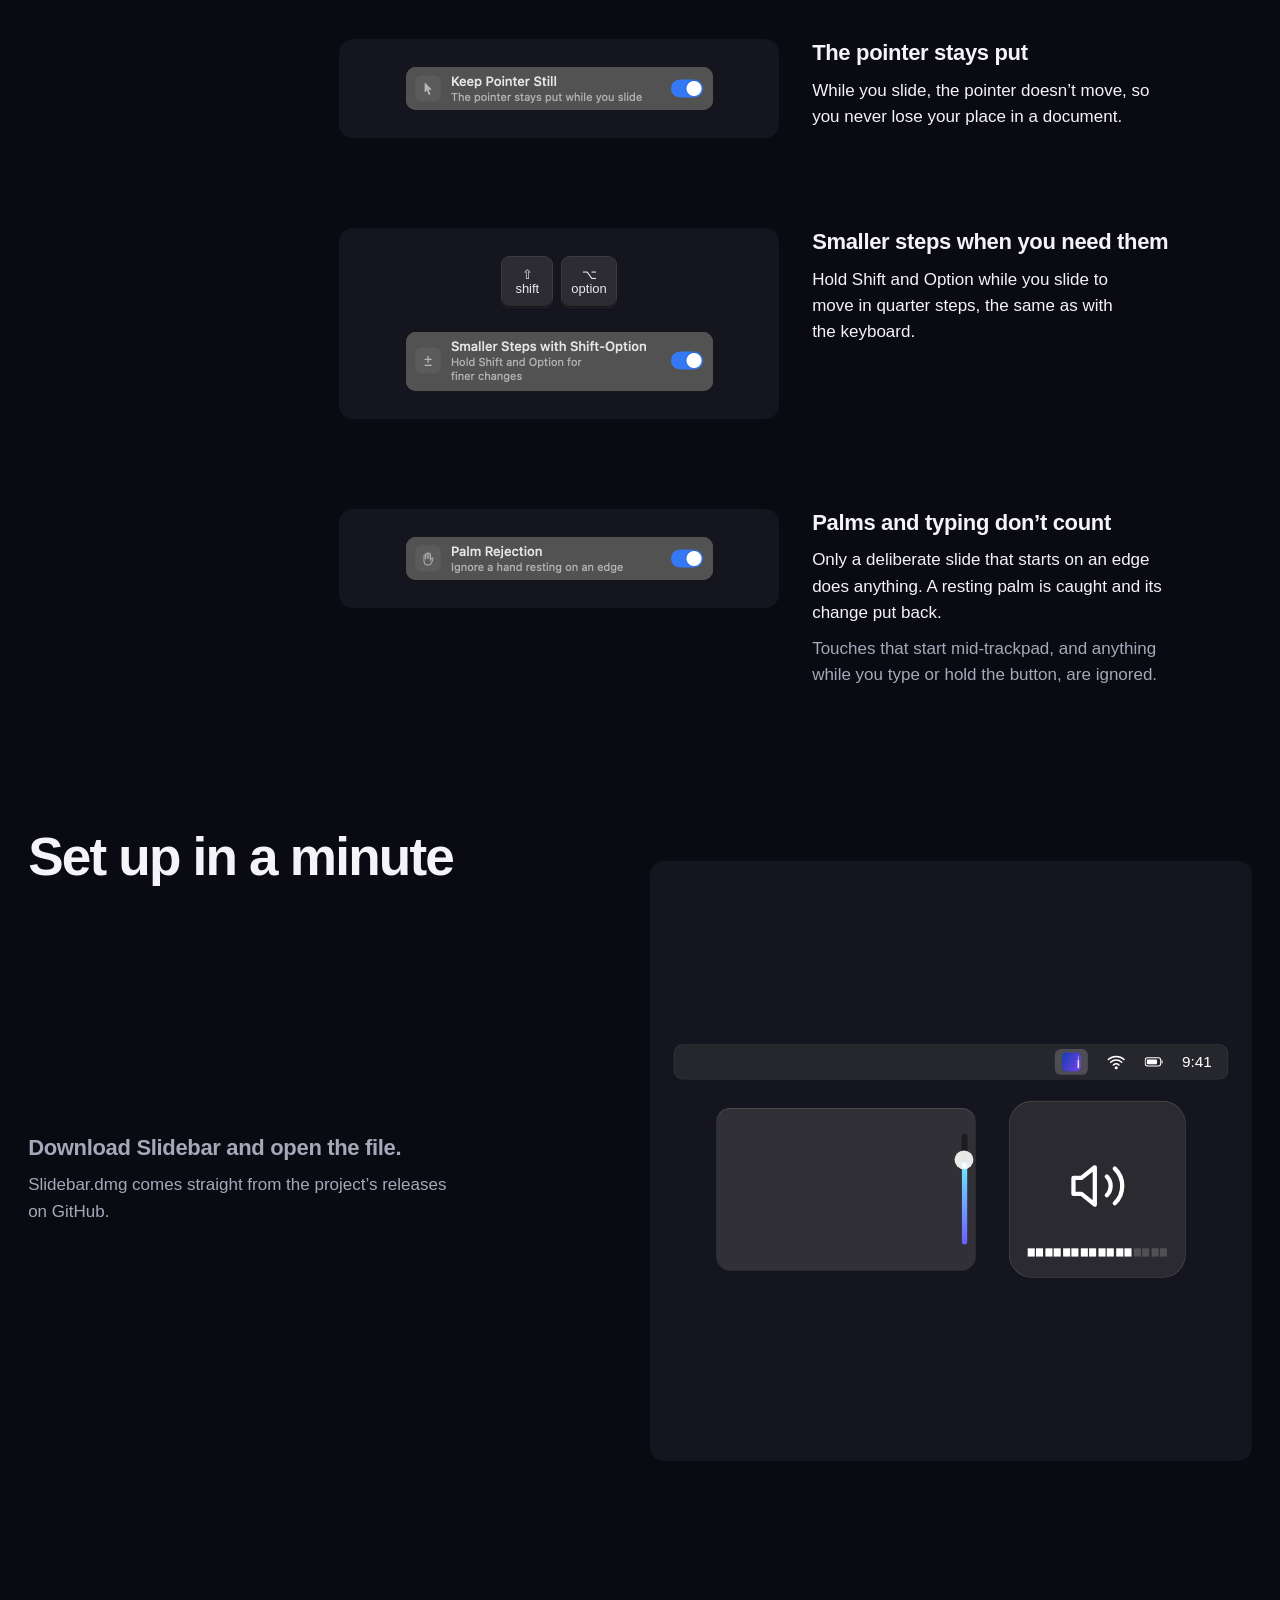
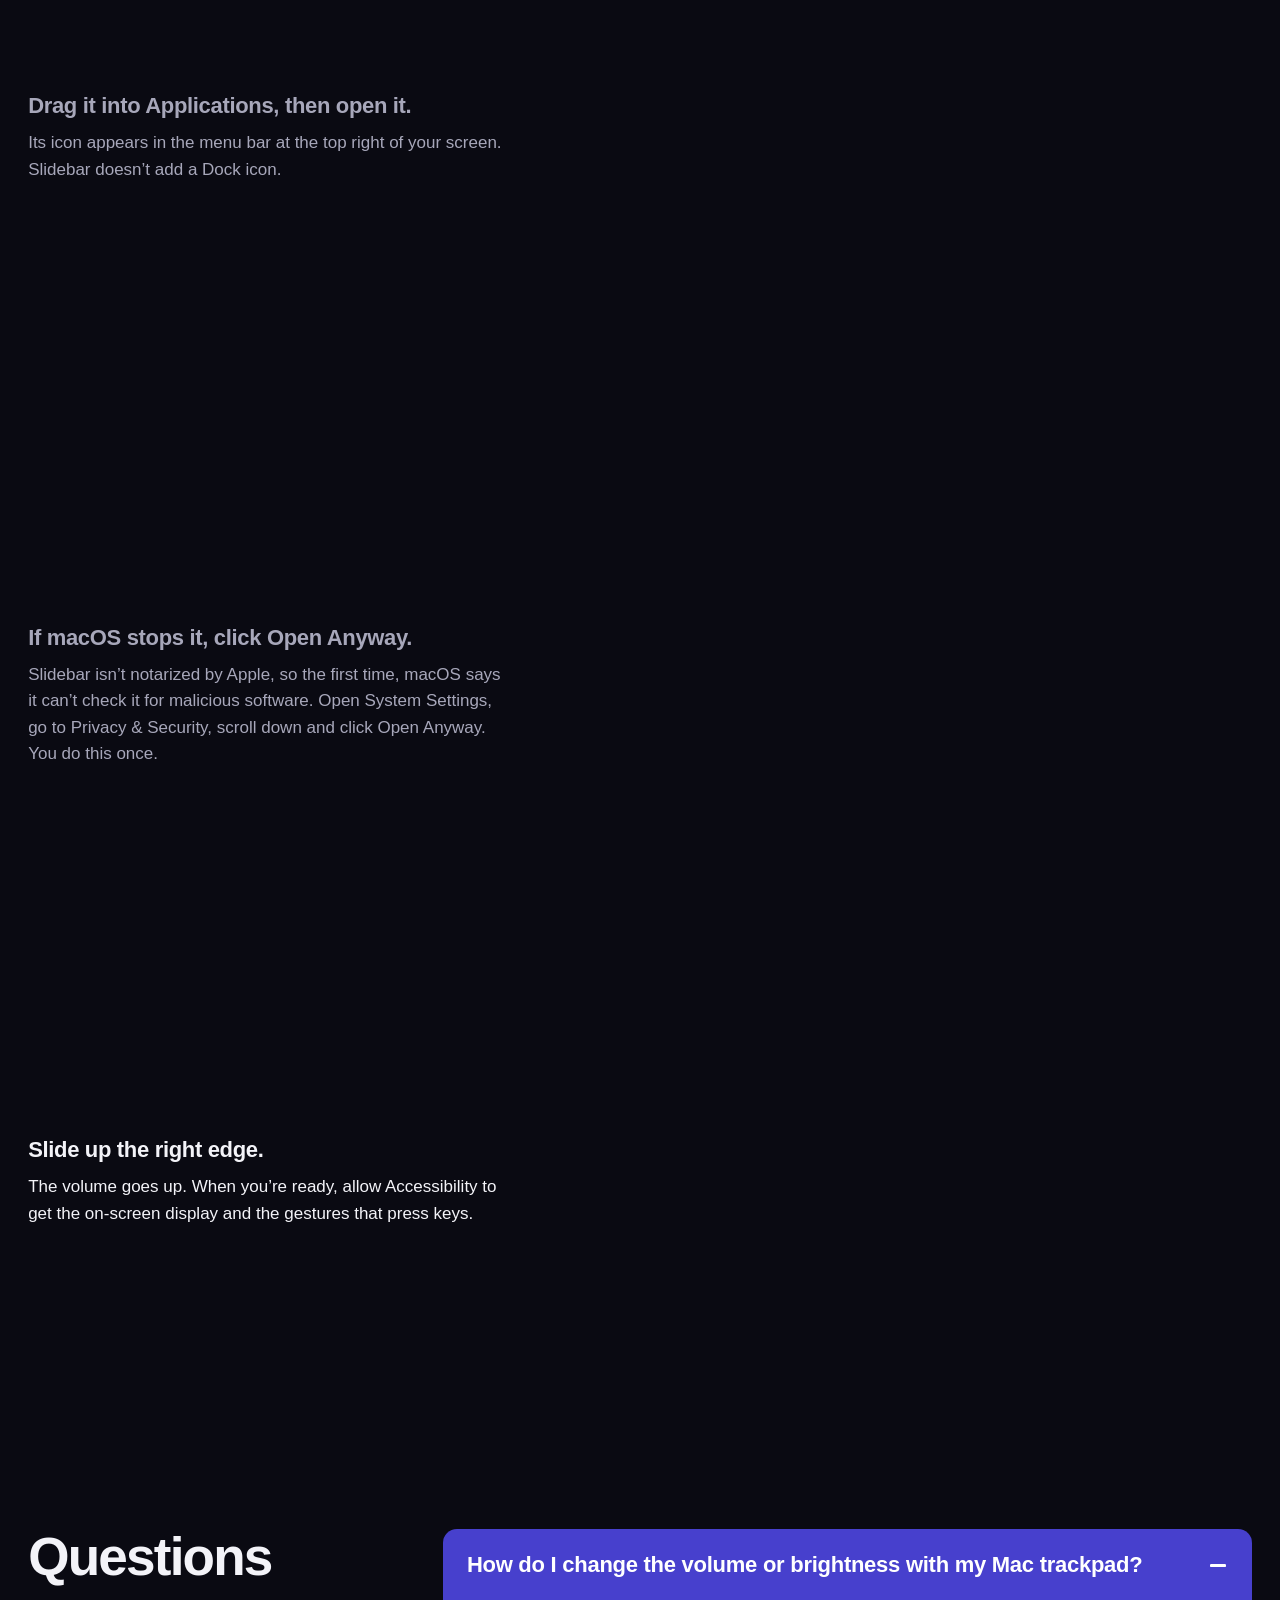
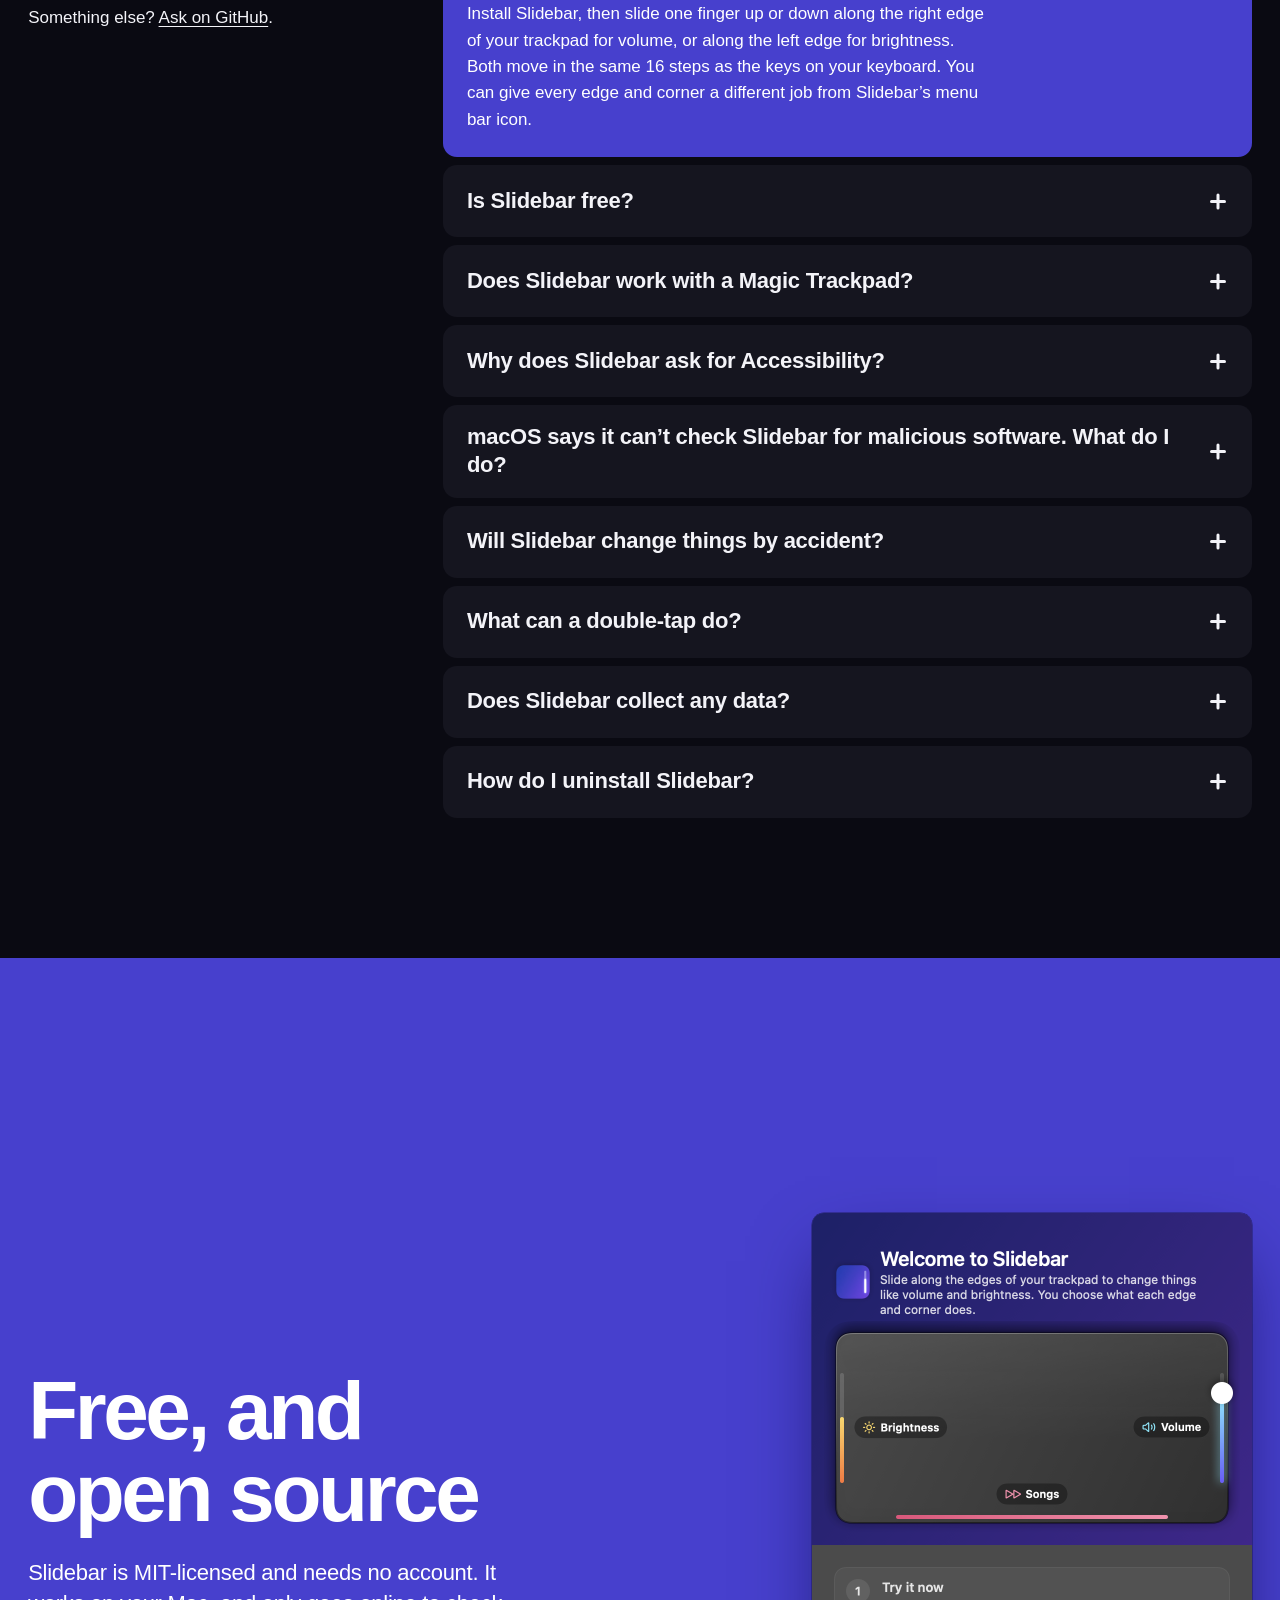
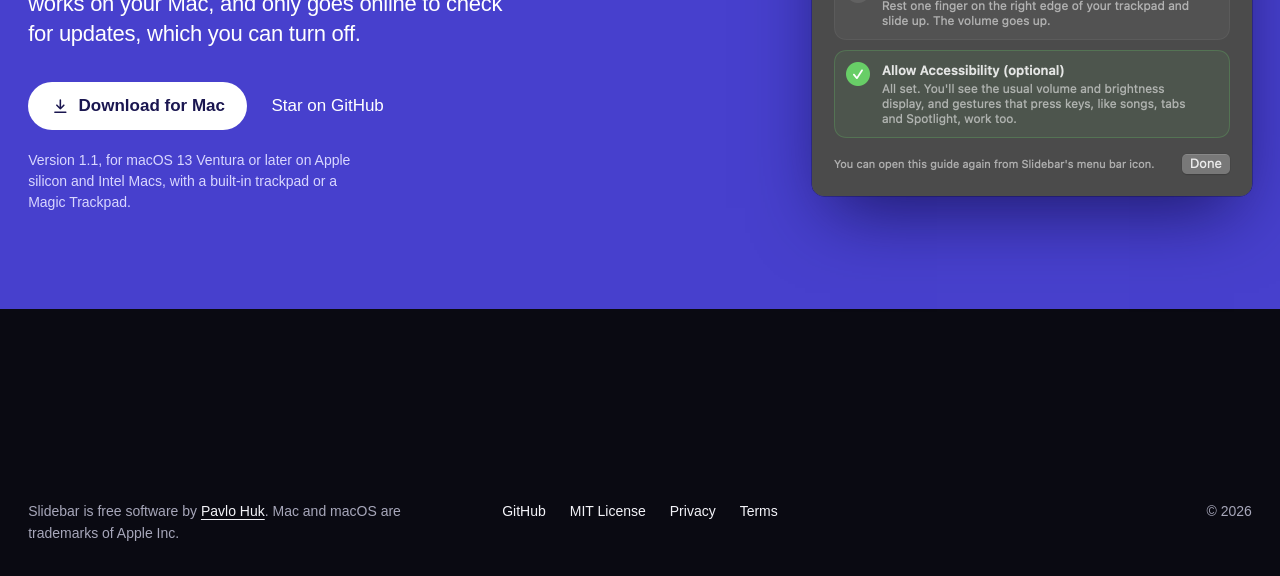
==== commit 587d25da: "Long press on any edge or corner, and push-to-talk Dictate Rest one finger still on an edge or corne" ====
--- a/website/index.html
+++ b/website/index.html
@@ -540,7 +540,7 @@
     <div class="wrap grid">
       <div class="edges-copy">
         <h2 class="head" id="edges-title" data-reveal>Give every edge a job</h2>
-        <p data-reveal style="--i:1">Click an edge or a corner on the trackpad in Slidebar’s menu and pick what it does. Edges slide or swipe. Any edge or corner can also answer a double-tap: open an app from the top edge, play or pause from the bottom. Split an edge into three parts and each third gets its own.</p>
+        <p data-reveal style="--i:1">Click an edge or a corner on the trackpad in Slidebar’s menu and pick what it does. Edges slide or swipe. Any edge or corner can also answer a double-tap: open an app from the top edge, play or pause from the bottom. Split an edge into three parts and each third gets its own. Or hold a finger still on it to dictate, and lift to stop.</p>
         <div class="spots" role="group" aria-label="Choose an edge or corner" data-reveal style="--i:2">
           <button type="button" data-spot="left" aria-pressed="true" aria-controls="spotMenu">Left edge <span>Brightness</span></button>
           <button type="button" data-spot="right" aria-pressed="false" aria-controls="spotMenu">Right edge <span>Volume</span></button>
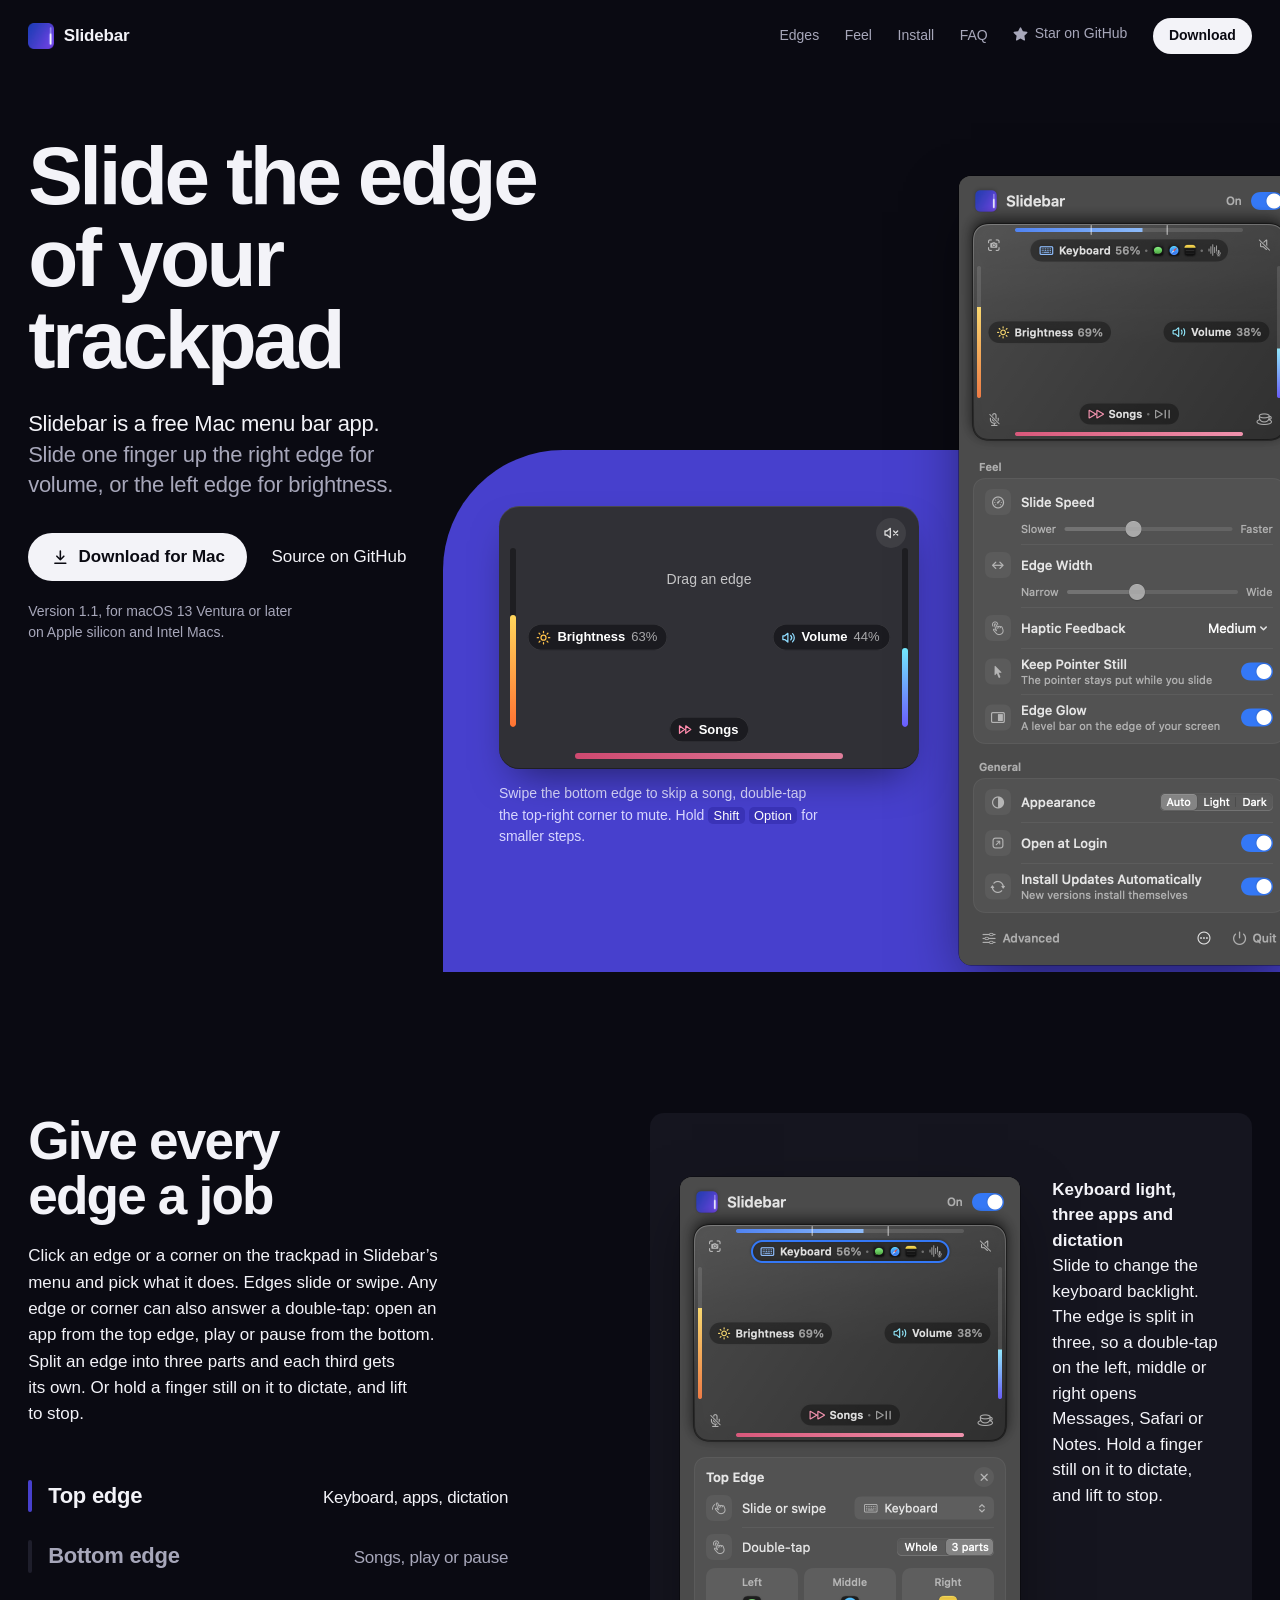
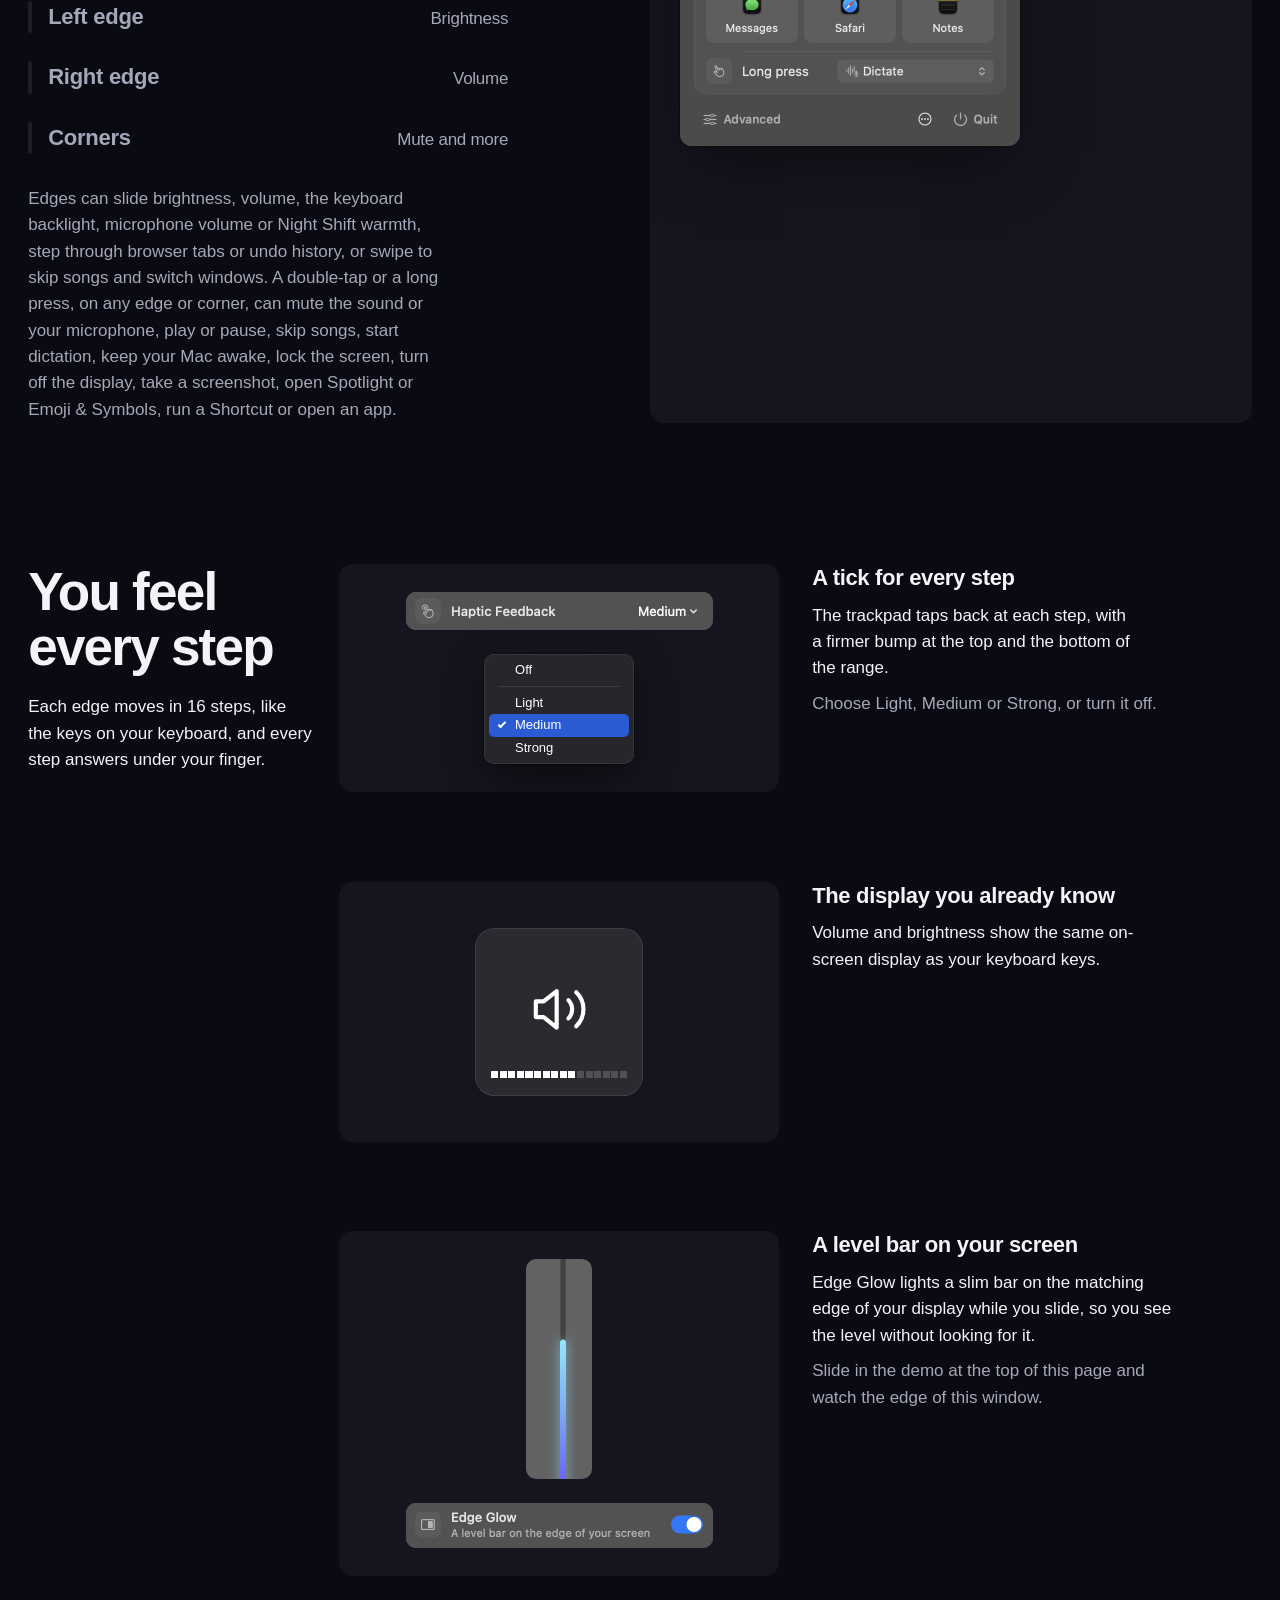
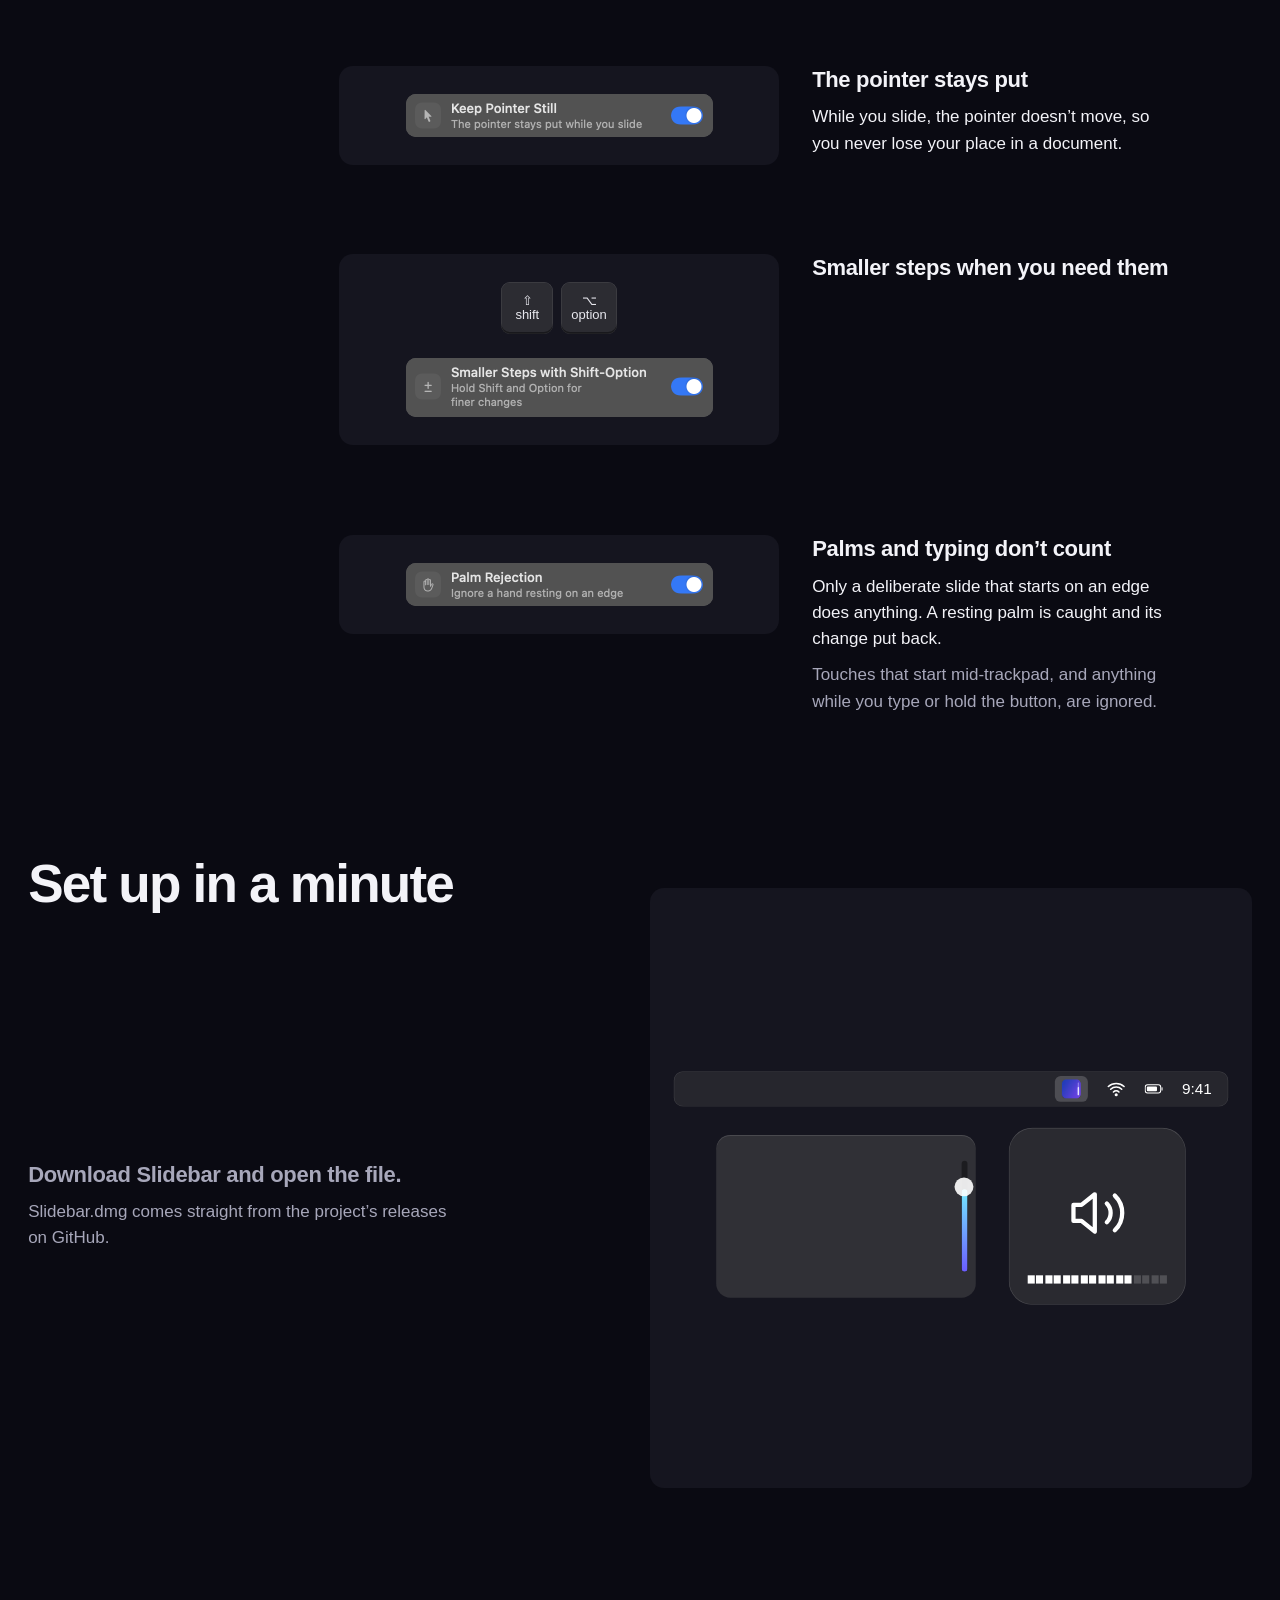
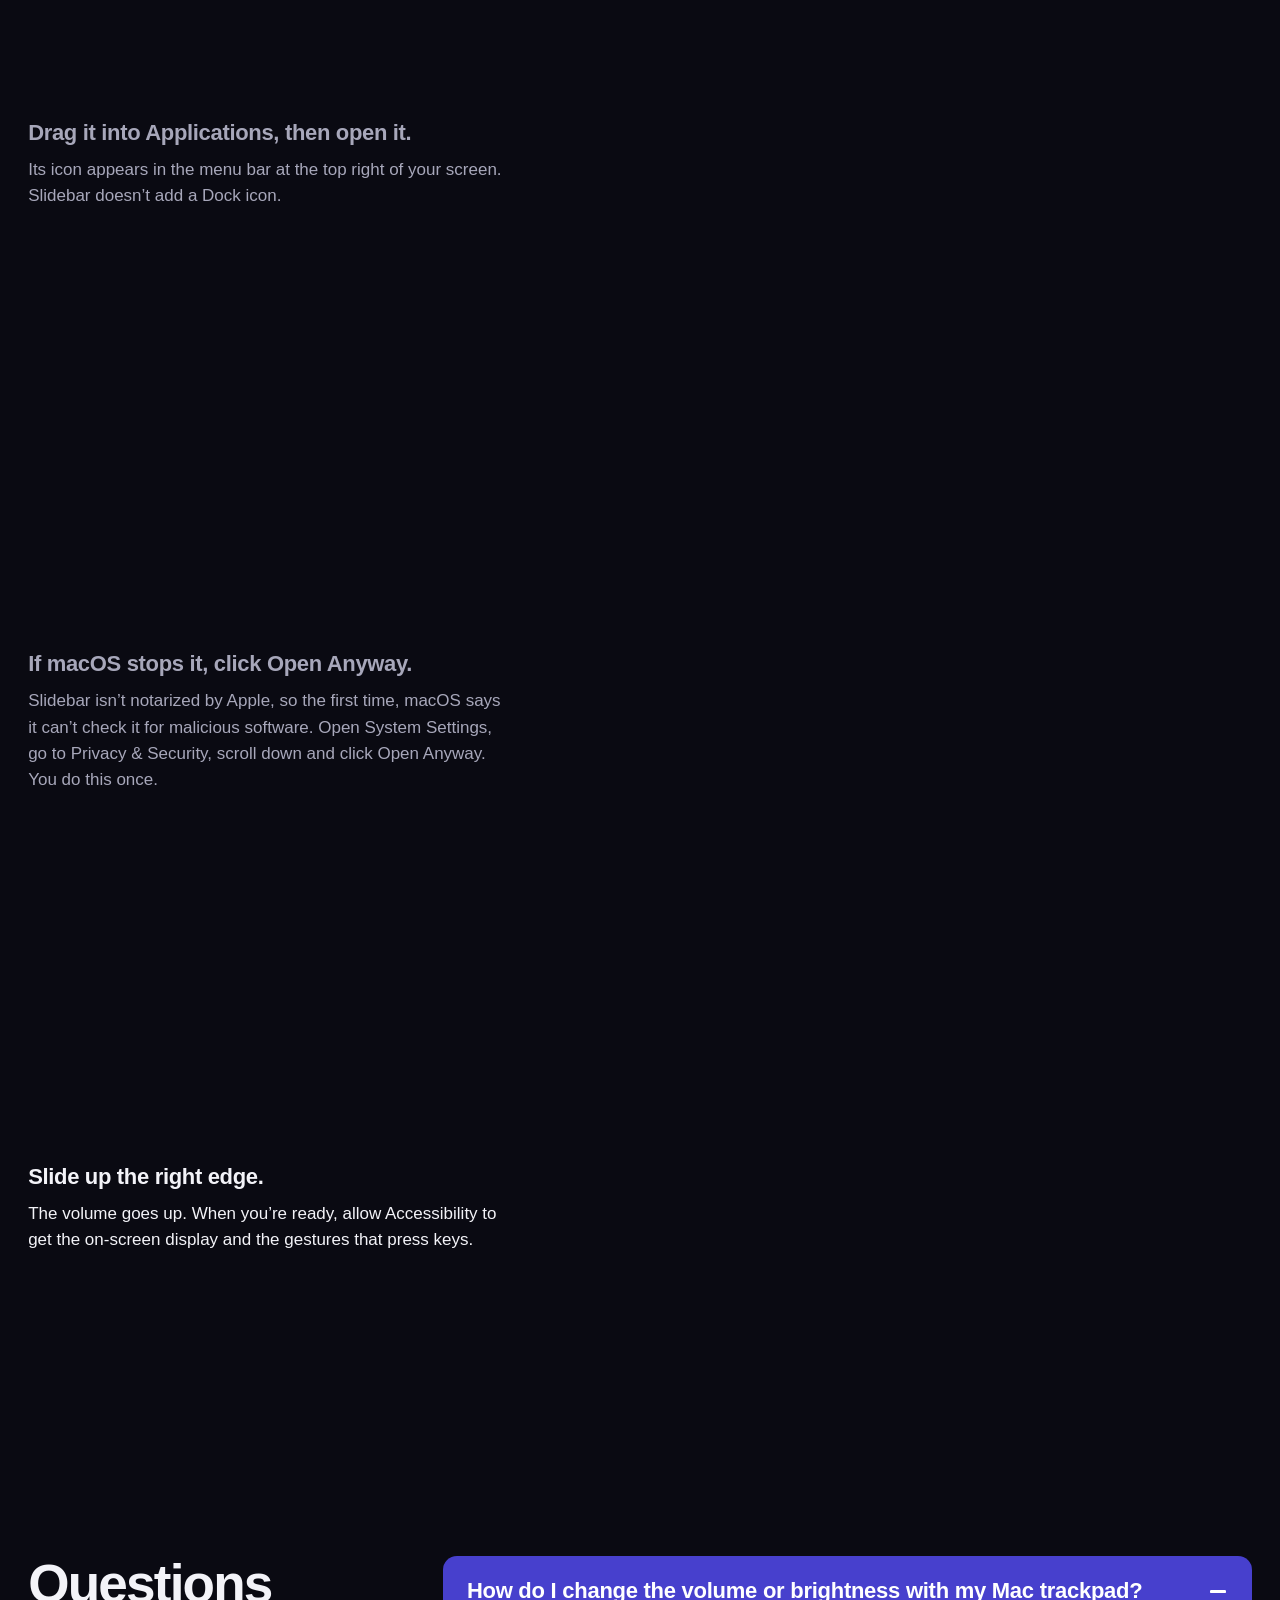
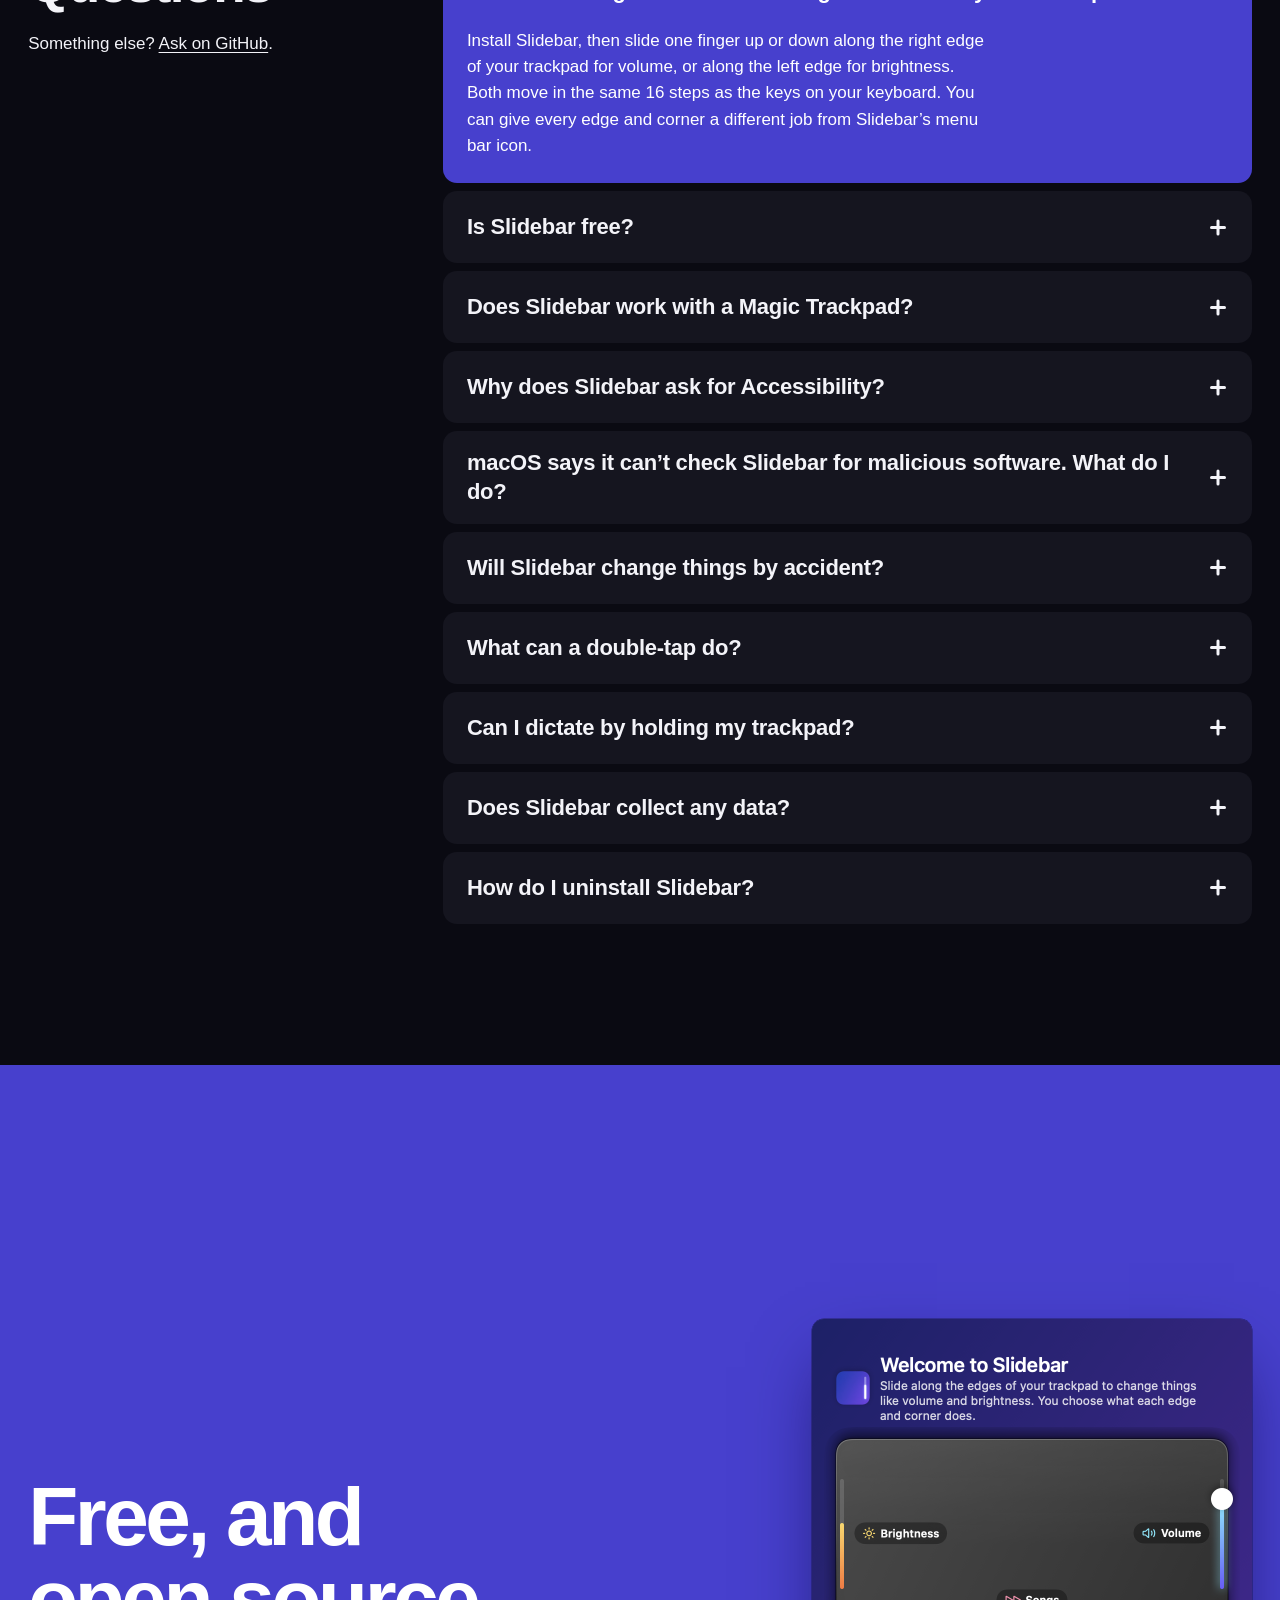
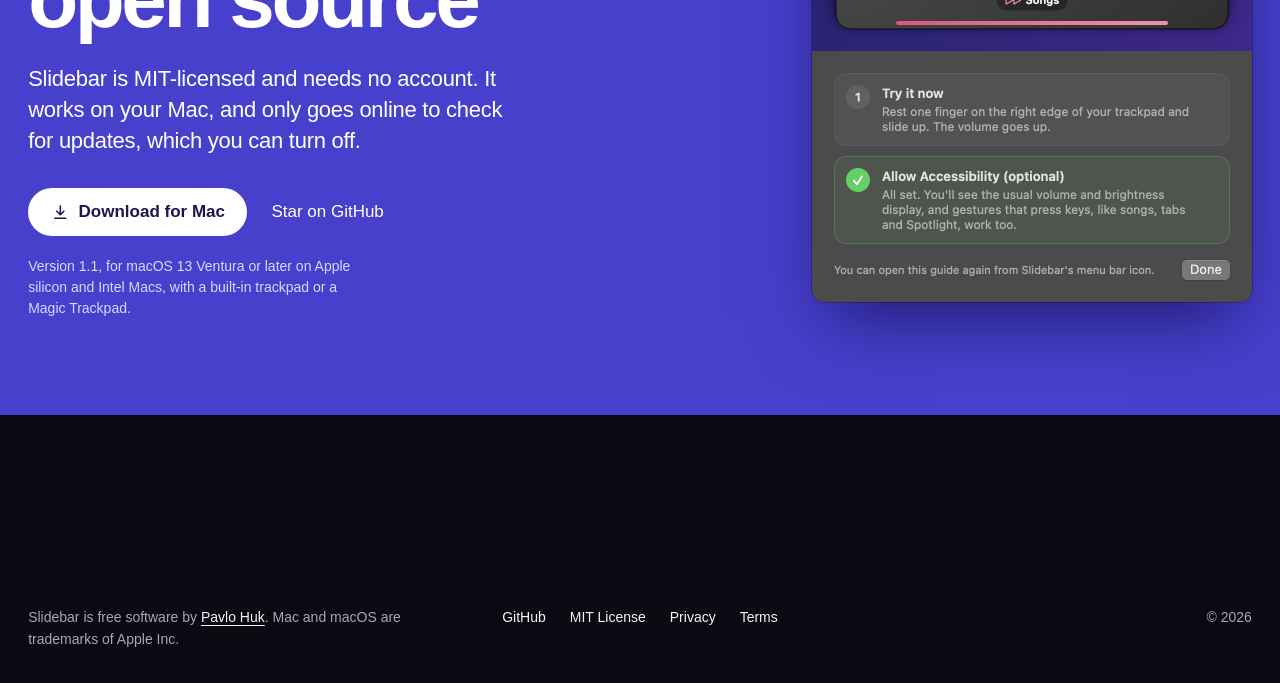
==== commit dcd9be31: "Website: real screenshots of each spot's settings, long press and dictation The edges showcase now s" ====
--- a/website/index.html
+++ b/website/index.html
@@ -4,7 +4,7 @@
 <meta charset="utf-8">
 <meta name="viewport" content="width=device-width, initial-scale=1">
 <title>Slidebar: trackpad edge sliders for Mac volume and brightness</title>
-<meta name="description" content="Slidebar is a free, open-source menu bar app that turns your Mac trackpad’s edges into volume and brightness sliders, with haptic ticks and corner shortcuts.">
+<meta name="description" content="Slidebar is a free, open-source menu bar app that turns your Mac trackpad’s edges into volume and brightness sliders, with double-taps, long presses and push-to-talk dictation.">
 <link rel="canonical" href="https://hukpo.github.io/slidebar/">
 <meta name="robots" content="index, follow, max-image-preview:large">
 <meta name="author" content="Pavlo Huk">
@@ -35,7 +35,7 @@
       "@type": "SoftwareApplication",
       "@id": "https://hukpo.github.io/slidebar/#app",
       "name": "Slidebar",
-      "description": "A free, open-source Mac menu bar app that turns the edges of your trackpad into volume and brightness sliders, with double-taps on any edge or corner, edge swipes and haptic feedback.",
+      "description": "A free, open-source Mac menu bar app that turns the edges of your trackpad into volume and brightness sliders, with double-taps and long presses on any edge or corner, push-to-talk dictation, edge swipes and haptic feedback.",
       "applicationCategory": "UtilitiesApplication",
       "operatingSystem": "macOS 13 Ventura or later",
       "softwareVersion": "1.1",
@@ -73,8 +73,10 @@
           "acceptedAnswer": { "@type": "Answer", "text": "Slidebar isn’t notarized by Apple, so macOS shows this warning the first time you open it. Open System Settings, choose Privacy & Security, scroll down and click Open Anyway next to Slidebar. You only need to do this once. The source code is on GitHub if you’d like to read it or build the app yourself." } },
         { "@type": "Question", "name": "Will Slidebar change things by accident?",
           "acceptedAnswer": { "@type": "Answer", "text": "It only responds to a deliberate slide that starts on an edge. Touches that start in the middle of the trackpad are ignored, and so is anything while you type or hold the trackpad button down. If a resting palm moves a slider, Slidebar notices and puts the level back." } },
+        { "@type": "Question", "name": "Can I dictate by holding my trackpad?",
+          "acceptedAnswer": { "@type": "Answer", "text": "Yes. Set an edge or corner’s long press to Dictate in Slidebar’s menu. Rest one finger still there for half a second to start dictating into the app in front, and lift it to stop. It uses the app’s own Start Dictation command, so turn on Dictation in System Settings, Keyboard first, and allow Accessibility for Slidebar." } },
         { "@type": "Question", "name": "What can a double-tap do?",
-          "acceptedAnswer": { "@type": "Answer", "text": "Double-tap a corner, or any edge on top of its slider, to mute the sound or your microphone, play or pause, skip songs, keep your Mac awake, lock the screen, turn off the display, take a screenshot, open Spotlight or Emoji & Symbols, run one of your Shortcuts or open an app." } },
+          "acceptedAnswer": { "@type": "Answer", "text": "Double-tap a corner, or any edge on top of its slider, to mute the sound or your microphone, play or pause, skip songs, start dictation, keep your Mac awake, lock the screen, turn off the display, take a screenshot, open Spotlight or Emoji & Symbols, run one of your Shortcuts or open an app. Split an edge into three parts to give each third its own double-tap, and a long press can do any of the same things." } },
         { "@type": "Question", "name": "Does Slidebar collect any data?",
           "acceptedAnswer": { "@type": "Answer", "text": "No. Touches are handled in memory on your Mac and never leave it. The only time Slidebar goes online is an optional check for updates, which asks for one small file and sends nothing about you." } },
         { "@type": "Question", "name": "How do I uninstall Slidebar?",
@@ -281,11 +283,11 @@
   .edges-all { margin-top: 2rem; color: var(--muted); max-width: 52ch; }
   .sheet { grid-column: 7 / span 6; position: relative; min-height: 640px; border-radius: var(--radius); background: var(--surface); overflow: hidden; }
   .sheet-inner { position: absolute; left: clamp(24px, 5%, 64px); top: 64px; width: 340px; }
-  [data-ui] .ring { position: absolute; border-radius: 10px; box-shadow: 0 0 0 2px #7f78ff, 0 0 0 5px rgba(127,120,255,0.3); pointer-events: none; transition: left 260ms var(--ease-out), top 260ms var(--ease-out), width 260ms var(--ease-out), height 260ms var(--ease-out); }
+  #spotShot { display: block; transition: opacity 180ms ease; }
+  #spotShot.swap { opacity: 0; }
   /* A native macOS menu (NSMenu), drawn at its true size */
   [data-ui].menu { position: absolute; z-index: 2; width: 236px; padding: 5px; border-radius: 10px; background: rgba(40,40,44,0.97); box-shadow: inset 0 0 0 0.5px rgba(255,255,255,0.16), 0 0 0 0.5px rgba(0,0,0,0.7), 0 14px 38px rgba(0,0,0,0.5); font-size: 13px; line-height: 1.25; color: #fff; transition: opacity 200ms ease, transform 200ms var(--ease-out); }
   [data-ui].menu.static { position: relative; width: 150px; }
-  [data-ui].menu.swap { opacity: 0; transform: translateY(-4px); }
   [data-ui] .menu-h { padding: 5px 10px 3px 26px; font-size: 11px; font-weight: 600; color: rgba(255,255,255,0.5); }
   [data-ui] .menu-i { position: relative; display: flex; align-items: center; gap: 7px; padding: 3px 10px 3px 26px; border-radius: 5px; min-height: 22px; }
   [data-ui] .menu-i svg { width: 14px; height: 14px; color: rgba(255,255,255,0.8); flex: none; }
@@ -296,7 +298,7 @@
   .sheet-caption { position: absolute; left: clamp(24px, 5%, 64px); right: 24px; bottom: 24px; z-index: 3; color: var(--ink); max-width: 46ch; padding: 0.9rem 1.1rem; border-radius: 10px; background: var(--surface-2); }
   .sheet-caption strong { display: block; font-weight: 650; }
   @media (max-width: 74.99em) {
-    .sheet { display: flex; flex-direction: column; min-height: 0; height: 720px; }
+    .sheet { display: flex; flex-direction: column; min-height: 780px; padding-bottom: 24px; }
     .sheet-caption { position: static; order: -1; margin: 16px 16px 0; max-width: none; }
     .sheet-inner { position: relative; left: auto; top: auto; margin: 24px 0 0 clamp(16px, 5%, 64px); flex: none; }
   }
@@ -420,7 +422,7 @@
   /* ---------- Tablet and phone ---------- */
   @media (max-width: 63.99em) {
     .edges-copy, .sheet, .feel-head, .proofs, .install-copy, .faq-head, .tiles, .get-copy, .get-window { grid-column: 1 / -1; }
-    .sheet { margin-top: 2.5rem; min-height: 560px; }
+    .sheet { margin-top: 2.5rem; }
     .feel-head, .faq-head { position: static; margin-bottom: 2.5rem; }
     .install { position: relative; }
     .install .grid { display: flex; flex-direction: column; }
@@ -441,7 +443,7 @@
     .spots button::before { display: none; }
     .spots button span { display: none; }
     .spots button[aria-pressed="true"] { background: var(--accent); color: #fff; }
-    .sheet { margin-inline: calc(var(--margin) * -1); border-radius: 0; height: 640px; }
+    .sheet { margin-inline: calc(var(--margin) * -1); border-radius: 0; }
     .sheet-inner { margin-left: 16px; }
     .stage-scale { transform: scale(0.72); }
     .tiles summary { min-height: 64px; padding: 1rem 3.5rem 1rem 1.25rem; font-size: 1.125rem; }
@@ -530,7 +532,7 @@
 
     <figure class="hero-pop" aria-label="Slidebar’s menu">
       <div class="pop" data-ui>
-        <picture><source srcset="img/menu-dark.webp" type="image/webp"><img src="img/menu-dark.png" width="340" height="789" fetchpriority="high" decoding="async" alt="Slidebar’s menu bar window: a drawing of the trackpad with Brightness on the left edge, Volume on the right, Keyboard on the top, Songs on the bottom and a shortcut in each corner, above settings for slide speed, edge width, haptic feedback, keeping the pointer still and the edge glow."></picture>
+        <picture><source srcset="img/menu-dark.webp" type="image/webp"><img src="img/menu-dark.png" width="340" height="789" fetchpriority="high" decoding="async" alt="Slidebar’s menu bar window: a drawing of the trackpad with Brightness on the left edge, Volume on the right, Keyboard on the top with three app double-taps and Dictate on a long press, Songs with Play or Pause on the bottom and a shortcut in each corner, above settings for slide speed, edge width, haptic feedback, keeping the pointer still and the edge glow."></picture>
       </div>
     </figure>
   </header>
@@ -542,23 +544,21 @@
         <h2 class="head" id="edges-title" data-reveal>Give every edge a job</h2>
         <p data-reveal style="--i:1">Click an edge or a corner on the trackpad in Slidebar’s menu and pick what it does. Edges slide or swipe. Any edge or corner can also answer a double-tap: open an app from the top edge, play or pause from the bottom. Split an edge into three parts and each third gets its own. Or hold a finger still on it to dictate, and lift to stop.</p>
         <div class="spots" role="group" aria-label="Choose an edge or corner" data-reveal style="--i:2">
-          <button type="button" data-spot="left" aria-pressed="true" aria-controls="spotMenu">Left edge <span>Brightness</span></button>
-          <button type="button" data-spot="right" aria-pressed="false" aria-controls="spotMenu">Right edge <span>Volume</span></button>
-          <button type="button" data-spot="bottom" aria-pressed="false" aria-controls="spotMenu">Bottom edge <span>Songs</span></button>
-          <button type="button" data-spot="top" aria-pressed="false" aria-controls="spotMenu">Top edge <span>Keyboard light</span></button>
-          <button type="button" data-spot="corner" aria-pressed="false" aria-controls="spotMenu">Corners <span>Mute and more</span></button>
+          <button type="button" data-spot="top" aria-pressed="true" aria-controls="spotShot">Top edge <span>Keyboard, apps, dictation</span></button>
+          <button type="button" data-spot="bottom" aria-pressed="false" aria-controls="spotShot">Bottom edge <span>Songs, play or pause</span></button>
+          <button type="button" data-spot="left" aria-pressed="false" aria-controls="spotShot">Left edge <span>Brightness</span></button>
+          <button type="button" data-spot="right" aria-pressed="false" aria-controls="spotShot">Right edge <span>Volume</span></button>
+          <button type="button" data-spot="corner" aria-pressed="false" aria-controls="spotShot">Corners <span>Mute and more</span></button>
         </div>
-        <p class="edges-all" data-reveal style="--i:3">Edges can slide brightness, volume, the keyboard backlight, microphone volume or Night Shift warmth, step through browser tabs or undo history, or swipe to skip songs and switch windows. Corners can mute the sound or your microphone, play or pause, skip songs, keep your Mac awake, lock the screen, turn off the display, take a screenshot, open Spotlight or Emoji &amp; Symbols, run a Shortcut or open an app.</p>
+        <p class="edges-all" data-reveal style="--i:3">Edges can slide brightness, volume, the keyboard backlight, microphone volume or Night Shift warmth, step through browser tabs or undo history, or swipe to skip songs and switch windows. A double-tap or a long press, on any edge or corner, can mute the sound or your microphone, play or pause, skip songs, start dictation, keep your Mac awake, lock the screen, turn off the display, take a screenshot, open Spotlight or Emoji &amp; Symbols, run a Shortcut or open an app.</p>
       </div>
       <div class="sheet" data-reveal style="--i:1">
         <div class="sheet-inner">
-          <div class="pop" data-ui style="position:relative">
-            <picture><source srcset="img/menu-dark.webp" type="image/webp"><img src="img/menu-dark.png" width="340" height="789" loading="lazy" decoding="async" alt="Slidebar’s menu, with the trackpad drawing at the top: Brightness 63% on the left edge, Volume on the right, Keyboard 63% on the top and Songs on the bottom."></picture>
-            <span class="ring" id="ring" data-ui aria-hidden="true"></span>
+          <div class="pop" data-ui>
+            <picture><source id="spotShotWebp" srcset="img/spot-top.webp" type="image/webp"><img id="spotShot" src="img/spot-top.png" width="340" height="569" loading="lazy" decoding="async" alt="Slidebar’s menu with the Top Edge settings open: slide for Keyboard brightness, a double-tap split into three parts that open Messages, Safari and Notes, and a long press set to Dictate."></picture>
           </div>
-          <div class="menu" data-ui id="spotMenu" role="img" aria-label=""></div>
         </div>
-        <p class="sheet-caption small" id="spotDetail" aria-live="polite"><strong>Brightness</strong>Slide up and down to change the display brightness.</p>
+        <p class="sheet-caption small" id="spotDetail" aria-live="polite"><strong>Keyboard light, three apps and dictation</strong>Slide to change the keyboard backlight. The edge is split in three, so a double-tap on the left, middle or right opens Messages, Safari or Notes. Hold a finger still on it to dictate, and lift to stop.</p>
       </div>
     </div>
   </section>
@@ -661,9 +661,10 @@
         <details name="faq" data-reveal style="--i:3"><summary>Why does Slidebar ask for Accessibility?</summary><p>It’s optional. Without it, Slidebar still changes volume and brightness directly. Allowing Accessibility adds the usual on-screen volume and brightness display, and the gestures that press keys for you, like skipping songs, switching tabs and opening Spotlight. Slidebar doesn’t read your screen or what you type.</p></details>
         <details name="faq" data-reveal style="--i:4"><summary>macOS says it can’t check Slidebar for malicious software. What do I do?</summary><p>Slidebar isn’t notarized by Apple, so macOS shows this warning the first time you open it. Open System Settings, choose Privacy &amp; Security, scroll down and click Open Anyway next to Slidebar. You only need to do this once. The source code is on GitHub if you’d like to read it or build the app yourself.</p></details>
         <details name="faq" data-reveal style="--i:5"><summary>Will Slidebar change things by accident?</summary><p>It only responds to a deliberate slide that starts on an edge. Touches that start in the middle of the trackpad are ignored, and so is anything while you type or hold the trackpad button down. If a resting palm moves a slider, Slidebar notices and puts the level back.</p></details>
-        <details name="faq" data-reveal style="--i:6"><summary>What can a double-tap do?</summary><p>Double-tap a corner, or any edge on top of its slider, to mute the sound or your microphone, play or pause, skip songs, keep your Mac awake, lock the screen, turn off the display, take a screenshot, open Spotlight or Emoji &amp; Symbols, run one of your Shortcuts or open an app.</p></details>
-        <details name="faq" data-reveal style="--i:7"><summary>Does Slidebar collect any data?</summary><p>No. Touches are handled in memory on your Mac and never leave it. The only time Slidebar goes online is an optional check for updates, which asks for one small file and sends nothing about you.</p></details>
-        <details name="faq" data-reveal style="--i:8"><summary>How do I uninstall Slidebar?</summary><p>Choose Quit in Slidebar’s menu, then drag Slidebar from your Applications folder to the Trash. If you allowed Accessibility, you can also remove Slidebar from the list in System Settings, Privacy &amp; Security, Accessibility.</p></details>
+        <details name="faq" data-reveal style="--i:6"><summary>What can a double-tap do?</summary><p>Double-tap a corner, or any edge on top of its slider, to mute the sound or your microphone, play or pause, skip songs, start dictation, keep your Mac awake, lock the screen, turn off the display, take a screenshot, open Spotlight or Emoji &amp; Symbols, run one of your Shortcuts or open an app. Split an edge into three parts to give each third its own double-tap, and a long press can do any of the same things.</p></details>
+        <details name="faq" data-reveal style="--i:7"><summary>Can I dictate by holding my trackpad?</summary><p>Yes. Set an edge or corner’s long press to Dictate in Slidebar’s menu. Rest one finger still there for half a second to start dictating into the app in front, and lift it to stop. It uses the app’s own Start Dictation command, so turn on Dictation in System Settings, Keyboard first, and allow Accessibility for Slidebar.</p></details>
+        <details name="faq" data-reveal style="--i:8"><summary>Does Slidebar collect any data?</summary><p>No. Touches are handled in memory on your Mac and never leave it. The only time Slidebar goes online is an optional check for updates, which asks for one small file and sends nothing about you.</p></details>
+        <details name="faq" data-reveal style="--i:9"><summary>How do I uninstall Slidebar?</summary><p>Choose Quit in Slidebar’s menu, then drag Slidebar from your Applications folder to the Trash. If you allowed Accessibility, you can also remove Slidebar from the list in System Settings, Privacy &amp; Security, Accessibility.</p></details>
       </div>
     </div>
   </section>
@@ -892,78 +893,37 @@
   document.addEventListener('visibilitychange', () => document.hidden && stopGhost());
   render();
 
-  /* ---------- Edges: the real menu for each edge and corner ---------- */
-  const IC = {
-    sun: ICON.sun, speaker: ICON.speaker,
-    kb: '<rect x="2" y="6" width="20" height="12" rx="2"/><path d="M6 10h.01M10 10h.01M14 10h.01M18 10h.01M7 14h10"/>',
-    mic: '<rect x="9" y="3" width="6" height="11" rx="3"/><path d="M5 11a7 7 0 0 0 14 0M12 18v3"/>',
-    moon: '<path d="M20 14.5A8 8 0 1 1 9.5 4a6.5 6.5 0 0 0 10.5 10.5z"/>',
-    tabs: '<rect x="3" y="7" width="14" height="14" rx="2"/><path d="M7 3h12a2 2 0 0 1 2 2v12"/>',
-    undo: '<path d="M9 14 4 9l5-5"/><path d="M4 9h10a6 6 0 0 1 0 12h-3"/>',
-    fwd: '<path d="m3 6 8 6-8 6zM13 6l8 6-8 6z"/>',
-    win: '<rect x="3" y="5" width="14" height="11" rx="2"/><path d="M7 19h12a2 2 0 0 0 2-2V9"/>',
-    mute: ICON.mute,
-    micoff: '<path d="M15 9.3V6a3 3 0 0 0-5.7-1.3M9 9v2a3 3 0 0 0 5 2.2M5 11a7 7 0 0 0 11.7 5.2M19 11a7 7 0 0 1-.6 2.8M12 18v3M3 3l18 18"/>',
-    pp: '<path d="m4 5 8 7-8 7zM15 5v14M20 5v14"/>',
-    next: '<path d="m5 5 9 7-9 7zM18 5v14"/>', prev: '<path d="m19 5-9 7 9 7zM6 5v14"/>',
-    cup: '<path d="M4 9h13v5a5 5 0 0 1-5 5H9a5 5 0 0 1-5-5zM17 10h1.5a2.5 2.5 0 0 1 0 5H17M4 21h13"/>',
-    lock: '<rect x="5" y="11" width="14" height="10" rx="2"/><path d="M8 11V7a4 4 0 0 1 8 0v4"/>',
-    disp: '<rect x="3" y="4" width="18" height="12" rx="2"/><path d="M8 20h8M12 16v4"/>',
-    shot: '<path d="M4 8V6a2 2 0 0 1 2-2h2M16 4h2a2 2 0 0 1 2 2v2M20 16v2a2 2 0 0 1-2 2h-2M8 20H6a2 2 0 0 1-2-2v-2"/><circle cx="12" cy="12" r="3"/>',
-    search: '<circle cx="11" cy="11" r="6"/><path d="m20 20-4.5-4.5"/>',
-    smile: '<circle cx="12" cy="12" r="9"/><path d="M8.5 14a4 4 0 0 0 7 0M9 9.5h.01M15 9.5h.01"/>',
-    layers: '<path d="m12 3 9 5-9 5-9-5z"/><path d="m3 13 9 5 9-5"/>',
-    app: '<rect x="4" y="4" width="16" height="16" rx="4"/>',
-  };
-  const edgeItems = (cur, extra) => [
-    ['h', null], ['i', 'Nothing', null, cur === 'off'], ['s'],
-    ['h', 'Slide'],
-    ['i', 'Brightness', 'sun', cur === 'brightness'], ['i', 'Volume', 'speaker', cur === 'volume'],
-    ['i', 'Keyboard Brightness', 'kb', cur === 'kb'], ['i', 'Microphone Volume', 'mic'], ['i', 'Night Shift Warmth', 'moon'],
-    ['i', 'Switch Tabs', 'tabs'], ['i', 'Undo and Redo', 'undo'], ['s'],
-    ['h', 'Swipe'], ['i', 'Next or Previous Song', 'fwd', cur === 'songs'], ['i', 'Switch Windows', 'win'],
-    ...(extra || []),
-  ];
-  // Positions of each spot on the 340-point-wide screenshot.
+  /* ---------- Edges: the app's real settings for each edge and corner ---------- */
   const SPOTS = {
-    left:   { title: 'Left Edge', items: edgeItems('brightness'), ring: [10, 84, 22, 146], menu: [26, 236], detail: 'Brightness: slide up and down to change the display brightness.' },
-    right:  { title: 'Right Edge', items: edgeItems('volume'), ring: [308, 84, 22, 146], menu: [96, 236], detail: 'Volume: slide up and down to change the volume.' },
-    bottom: { title: 'Bottom Edge', items: edgeItems('songs', [['s'], ['i', 'Double-Tap the Edge to Play or Pause']]), ring: [50, 248, 240, 20], menu: [52, 274], detail: 'Next or Previous Song: swipe right quickly for the next song and left for the previous one.' },
-    top:    { title: 'Top Edge', items: edgeItems('kb'), ring: [50, 42, 240, 20], menu: [52, 68], detail: 'Keyboard Brightness: slide right and left to change the keyboard backlight.' },
-    corner: { title: 'Top-Right Corner: Double-Tap', ring: [288, 52, 34, 34], menu: [96, 92], detail: 'Mute Sound: double-tap the corner to mute or unmute. It turns orange while your Mac is muted.', items: [
-      ['h', null], ['i', 'Nothing'], ['s'],
-      ['i', 'Mute Sound', 'mute', true], ['i', 'Mute Microphone', 'micoff'], ['i', 'Play or Pause', 'pp'], ['i', 'Next Song', 'next'], ['i', 'Previous Song', 'prev'], ['s'],
-      ['i', 'Keep Mac Awake', 'cup'], ['i', 'Lock Screen', 'lock'], ['i', 'Turn Off Display', 'disp'], ['i', 'Take a Screenshot', 'shot'], ['s'],
-      ['i', 'Spotlight', 'search'], ['i', 'Emoji & Symbols', 'smile'], ['s'],
-      ['i', 'Run a Shortcut', 'layers', false, true], ['i', 'Open an App…', 'app'] ] },
-  };
-  const menu = $('spotMenu'), ring = $('ring'), detail = $('spotDetail');
+    top: { h: 569, title: 'Keyboard light, three apps and dictation', detail: 'Slide to change the keyboard backlight. The edge is split in three, so a double-tap on the left, middle or right opens Messages, Safari or Notes. Hold a finger still on it to dictate, and lift to stop.',
+      alt: 'Slidebar’s menu with the Top Edge settings open: slide for Keyboard brightness, a double-tap split into three parts that open Messages, Safari and Notes, and a long press set to Dictate.' },
+    bottom: { h: 515, title: 'Songs, and play or pause', detail: 'Swipe right quickly for the next song and left for the previous one. Double-tap anywhere on the edge to play or pause.',
+      alt: 'Slidebar’s menu with the Bottom Edge settings open: swipe for Songs, and a double-tap on the whole edge set to Play or Pause.' },
+    left: { h: 515, title: 'Brightness', detail: 'Slide up and down to change the display brightness. A double-tap or long press here is free for anything else.',
+      alt: 'Slidebar’s menu with the Left Edge settings open: slide for Brightness, with no double-tap or long press.' },
+    right: { h: 515, title: 'Volume', detail: 'Slide up and down to change the volume, in the same 16 steps as the volume keys.',
+      alt: 'Slidebar’s menu with the Right Edge settings open: slide for Volume, with no double-tap or long press.' },
+    corner: { h: 445, title: 'Mute in the top-right corner', detail: 'Double-tap the corner to mute or unmute. It turns orange while your Mac is muted. Each corner can also take a long press.',
+      alt: 'Slidebar’s menu with the Top-Right Corner settings open: a double-tap set to Mute Sound, and no long press.' },
+  };
+  const shot = $('spotShot'), shotWebp = $('spotShotWebp'), detail = $('spotDetail');
   const esc = s => s.replace(/&/g, '&amp;').replace(/</g, '&lt;');
-  const drawSpot = key => {
+  const showSpot = key => {
     const s = SPOTS[key];
-    const html = s.items.map(([t, label, icon, on, more]) => {
-      if (t === 's') return '<div class="menu-sep"></div>';
-      if (t === 'h') return `<div class="menu-h">${esc(label || s.title)}</div>`;
-      const svg = icon ? `<svg viewBox="0 0 24 24" fill="none" stroke="currentColor" stroke-width="1.8" stroke-linecap="round" stroke-linejoin="round">${IC[icon]}</svg>` : '';
-      return `<div class="menu-i${on ? ' on' : ''}">${svg}<span>${esc(label)}</span>${more ? '<span class="more">›</span>' : ''}</div>`;
-    }).join('');
+    detail.innerHTML = `<strong>${esc(s.title)}</strong>${esc(s.detail)}`;
     const apply = () => {
-      menu.innerHTML = html;
-      menu.setAttribute('aria-label', `${s.title} menu: ${s.items.filter(i => i[0] === 'i').map(i => i[1] + (i[3] ? ' (chosen)' : '')).join(', ')}`);
-      menu.style.left = s.menu[0] + 'px'; menu.style.top = s.menu[1] + 'px';
-      menu.classList.remove('swap');
+      shotWebp.srcset = `img/spot-${key}.webp`;
+      Object.assign(shot, { src: `img/spot-${key}.png`, alt: s.alt, height: s.h });
+      shot.classList.remove('swap');
     };
-    const [x, y, w, h] = s.ring;
-    Object.assign(ring.style, { left: x + 'px', top: y + 'px', width: w + 'px', height: h + 'px' });
-    const [dt, dd] = s.detail.split(': ');
-    detail.innerHTML = `<strong>${esc(dt)}</strong>${esc(dd.charAt(0).toUpperCase() + dd.slice(1))}`;
-    if (reduceMotion || !menu.innerHTML) apply(); else { menu.classList.add('swap'); setTimeout(apply, 180); }
+    if (reduceMotion) apply(); else { shot.classList.add('swap'); setTimeout(apply, 180); }
   };
   document.querySelectorAll('.spots button').forEach(b => b.addEventListener('click', () => {
     document.querySelectorAll('.spots button').forEach(o => o.setAttribute('aria-pressed', o === b));
-    drawSpot(b.dataset.spot);
+    showSpot(b.dataset.spot);
   }));
-  drawSpot('left');
+  // Fetch the other screenshots once the section is near, so switching is instant.
+  new IntersectionObserver((es, o) => { if (es.some(e => e.isIntersecting)) { o.disconnect(); Object.keys(SPOTS).forEach(k => { const i = new Image(); i.src = `img/spot-${k}.webp`; }); } }, { rootMargin: '600px' }).observe(shot);
 
   /* ---------- Install: the stage follows the step nearest the middle ---------- */
   const stage = $('installStage'), steps = document.querySelectorAll('.step');
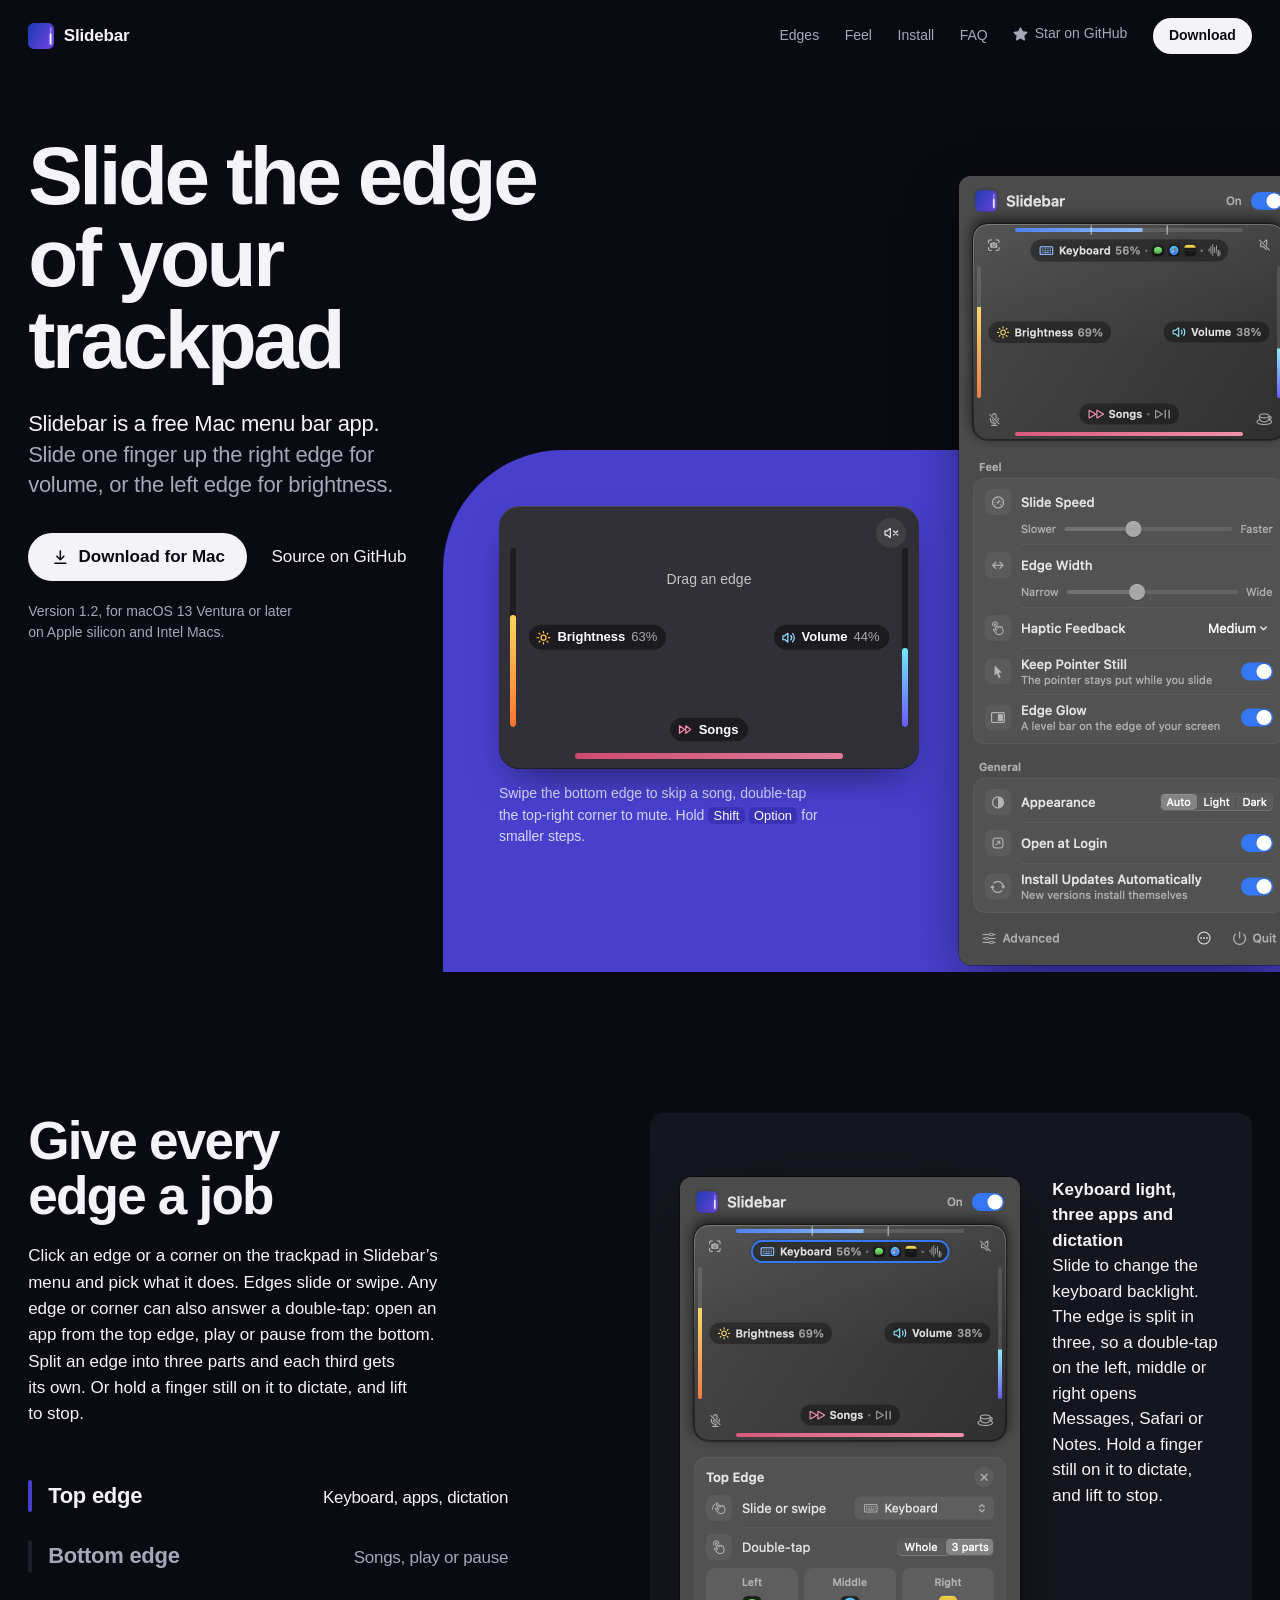
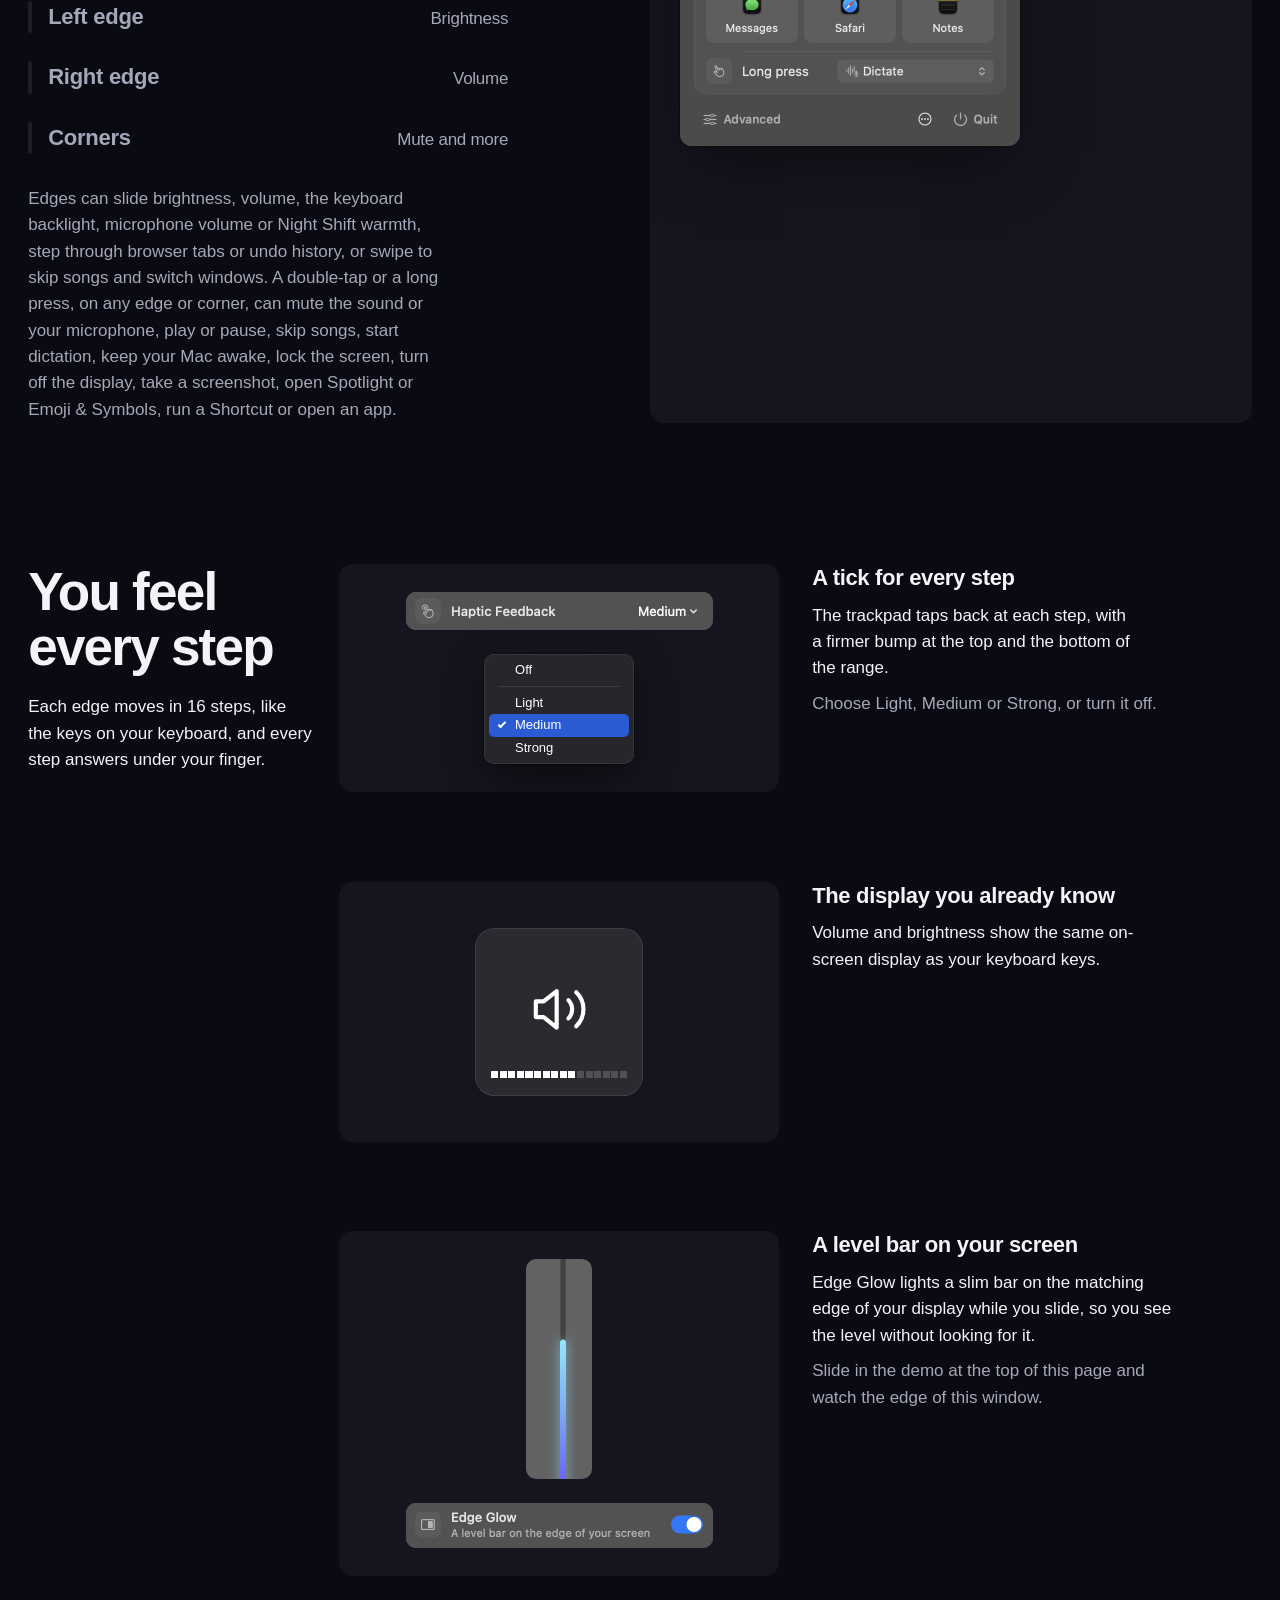
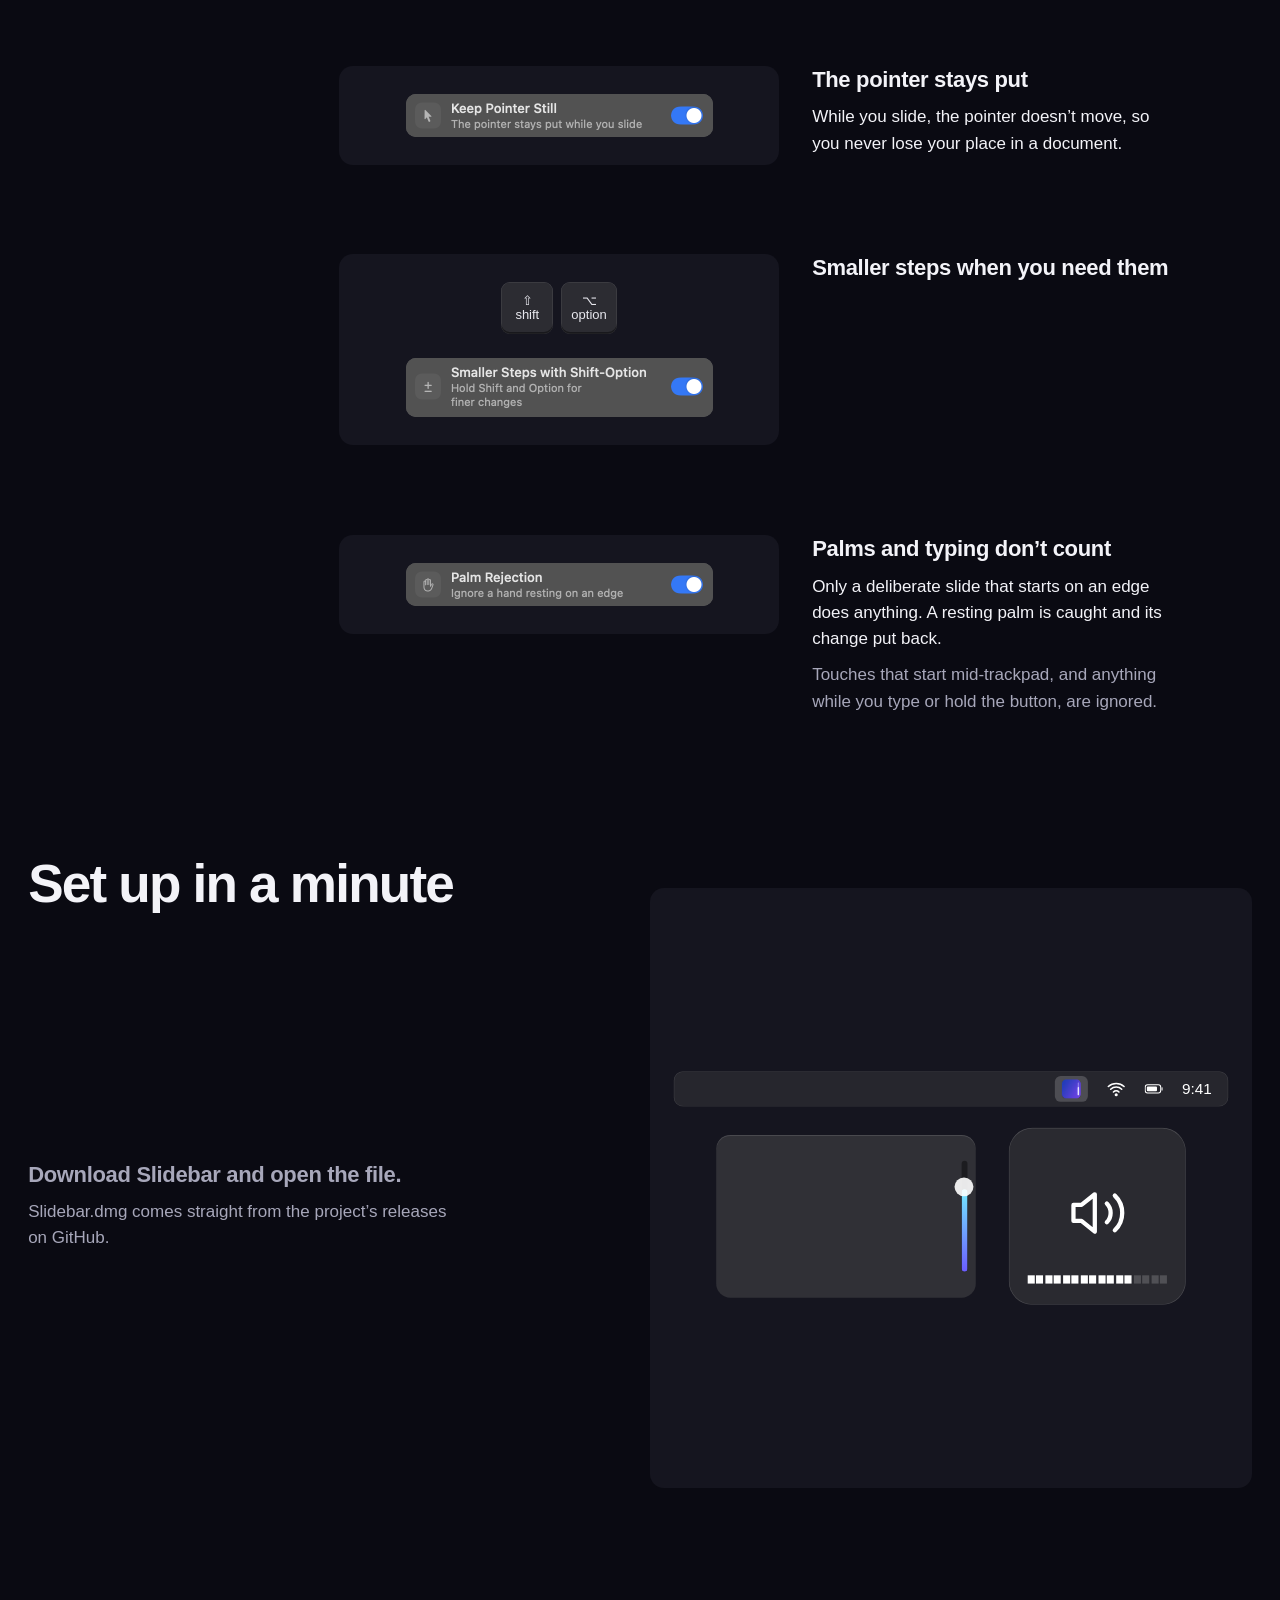
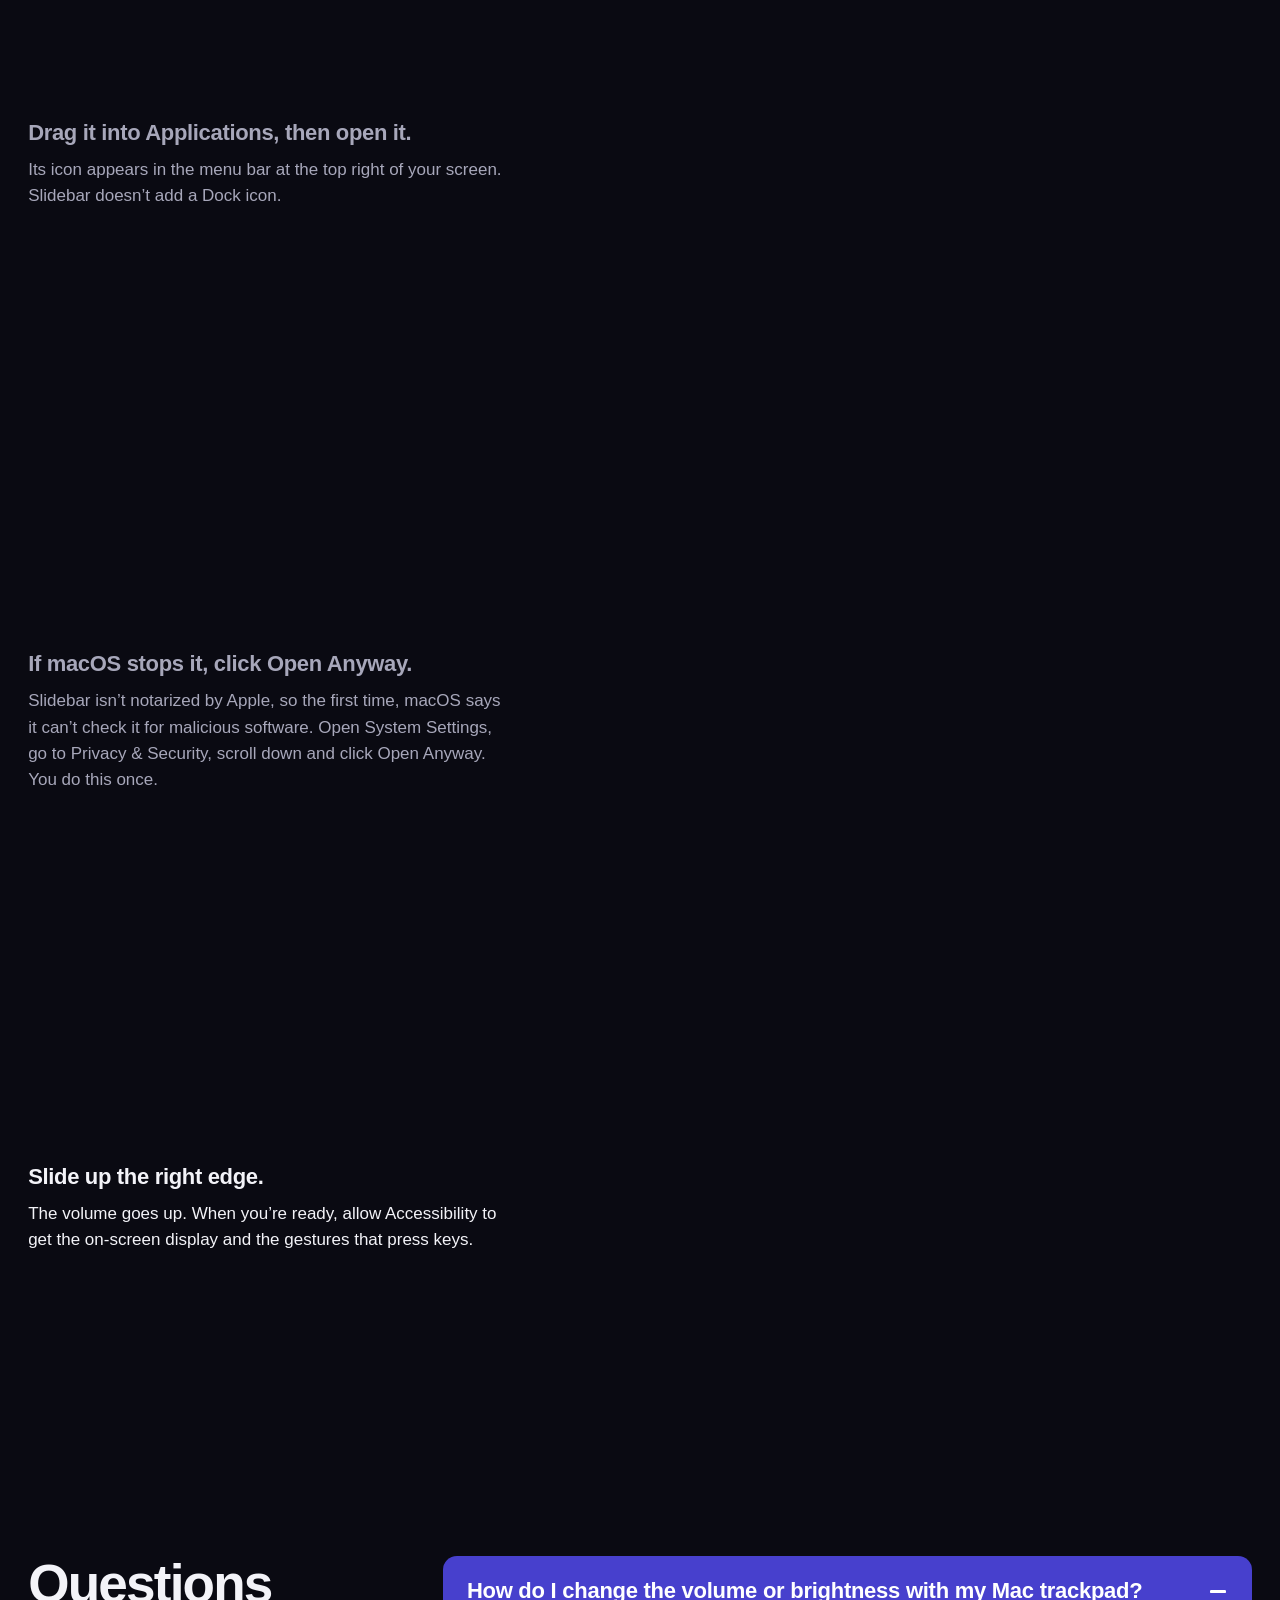
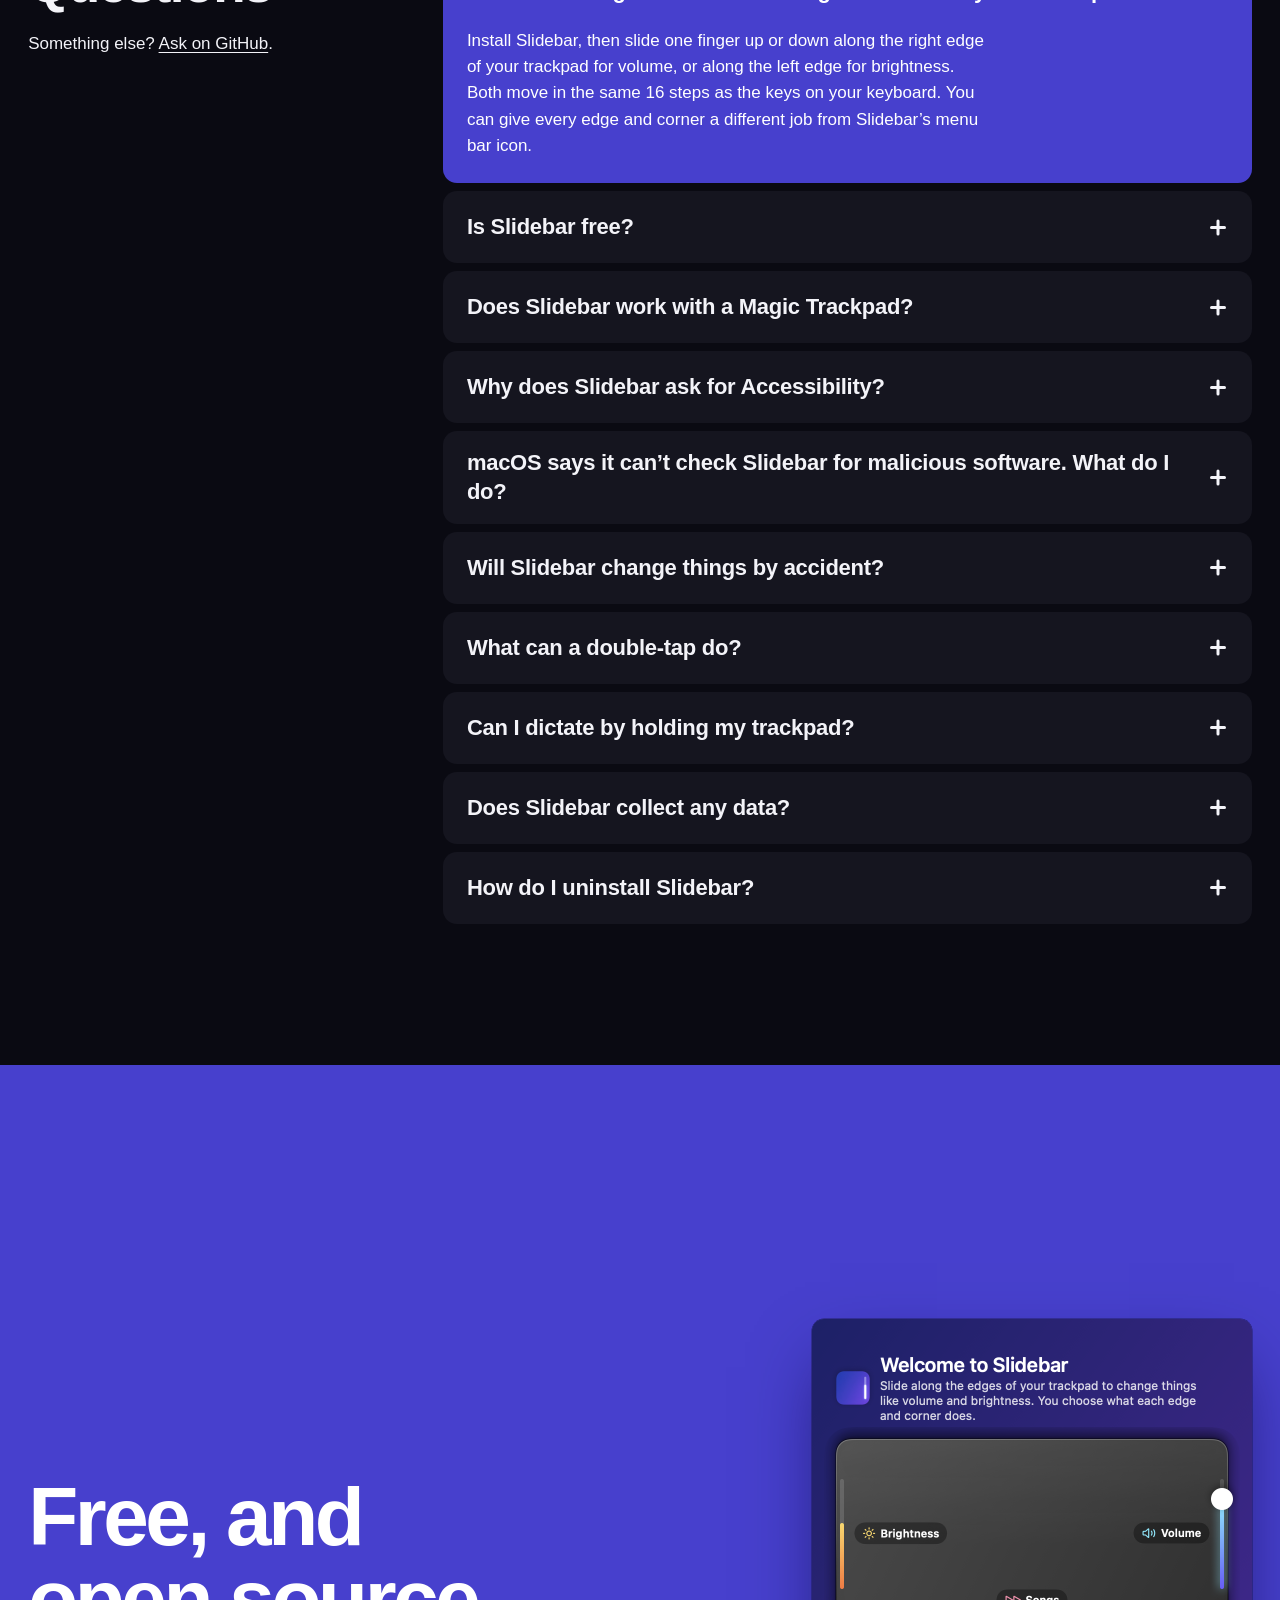
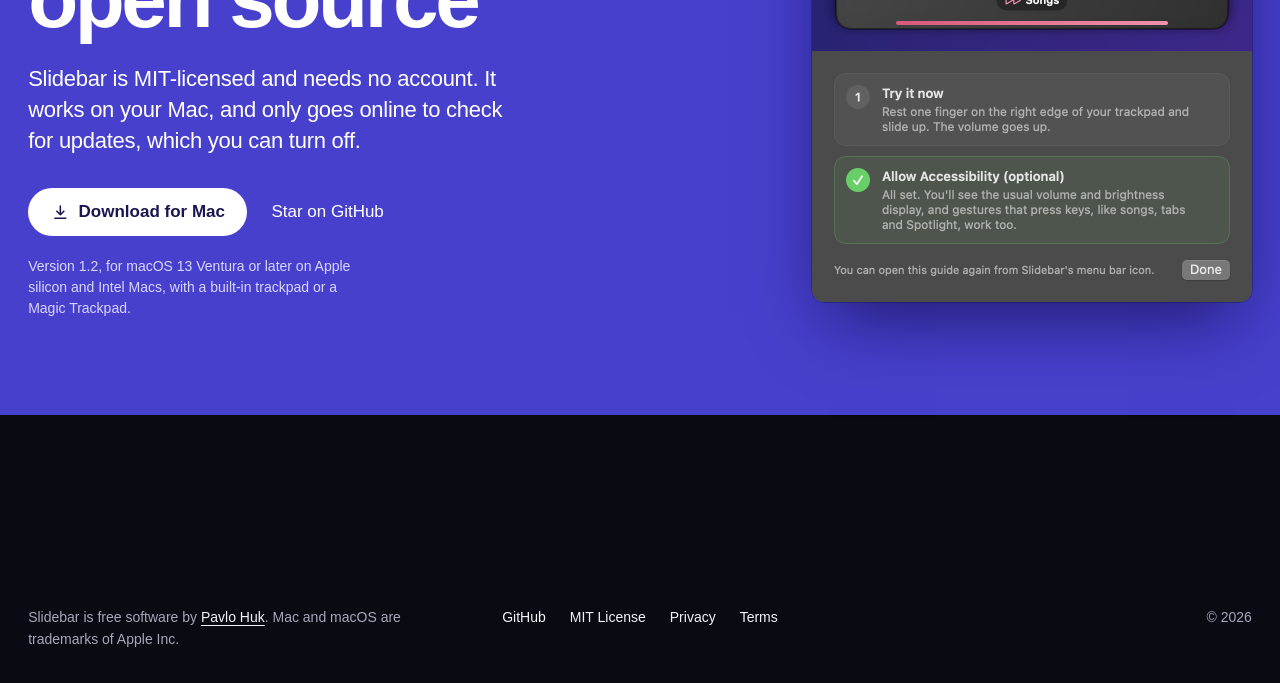
==== commit 508e9a64: "Release 1.2 Co-Authored-By: Claude Opus 5.5 <noreply@anthropic.com>" ====
--- a/website/index.html
+++ b/website/index.html
@@ -38,7 +38,7 @@
       "description": "A free, open-source Mac menu bar app that turns the edges of your trackpad into volume and brightness sliders, with double-taps and long presses on any edge or corner, push-to-talk dictation, edge swipes and haptic feedback.",
       "applicationCategory": "UtilitiesApplication",
       "operatingSystem": "macOS 13 Ventura or later",
-      "softwareVersion": "1.1",
+      "softwareVersion": "1.2",
       "url": "https://hukpo.github.io/slidebar/",
       "downloadUrl": "https://github.com/hukpo/slidebar/releases/latest/download/Slidebar.dmg",
       "installUrl": "https://github.com/hukpo/slidebar/releases/latest/download/Slidebar.dmg",
@@ -502,7 +502,7 @@
         </a>
         <a class="link source-link" href="https://github.com/hukpo/slidebar">Source on GitHub</a>
       </div>
-      <p class="meta small" data-rise style="--i:2">Version <span class="version">1.1</span>, for macOS 13 Ventura or later on Apple silicon and Intel Macs.</p>
+      <p class="meta small" data-rise style="--i:2">Version <span class="version">1.2</span>, for macOS 13 Ventura or later on Apple silicon and Intel Macs.</p>
       <p class="phone-note small">Slidebar runs on a Mac. Open this page there to download it, or <button type="button" class="share-link">copy the link</button>.</p>
     </div>
 
@@ -682,7 +682,7 @@
           </a>
           <a class="link" href="https://github.com/hukpo/slidebar">Star on GitHub</a>
         </div>
-        <p class="meta small" data-reveal style="--i:3">Version <span class="version">1.1</span>, for macOS 13 Ventura or later on Apple silicon and Intel Macs, with a built-in trackpad or a Magic Trackpad.</p>
+        <p class="meta small" data-reveal style="--i:3">Version <span class="version">1.2</span>, for macOS 13 Ventura or later on Apple silicon and Intel Macs, with a built-in trackpad or a Magic Trackpad.</p>
       </div>
       <figure class="get-window" data-reveal style="--i:1">
         <div class="welcome" data-ui><picture><source srcset="img/setup-dark.webp" type="image/webp"><img src="img/setup-dark.png" width="440" height="571" loading="lazy" decoding="async" alt="Slidebar’s welcome window: a trackpad drawing with Brightness on the left edge and Volume on the right, a first step that asks you to slide up the right edge, and the optional Accessibility step, already allowed."></picture></div>
